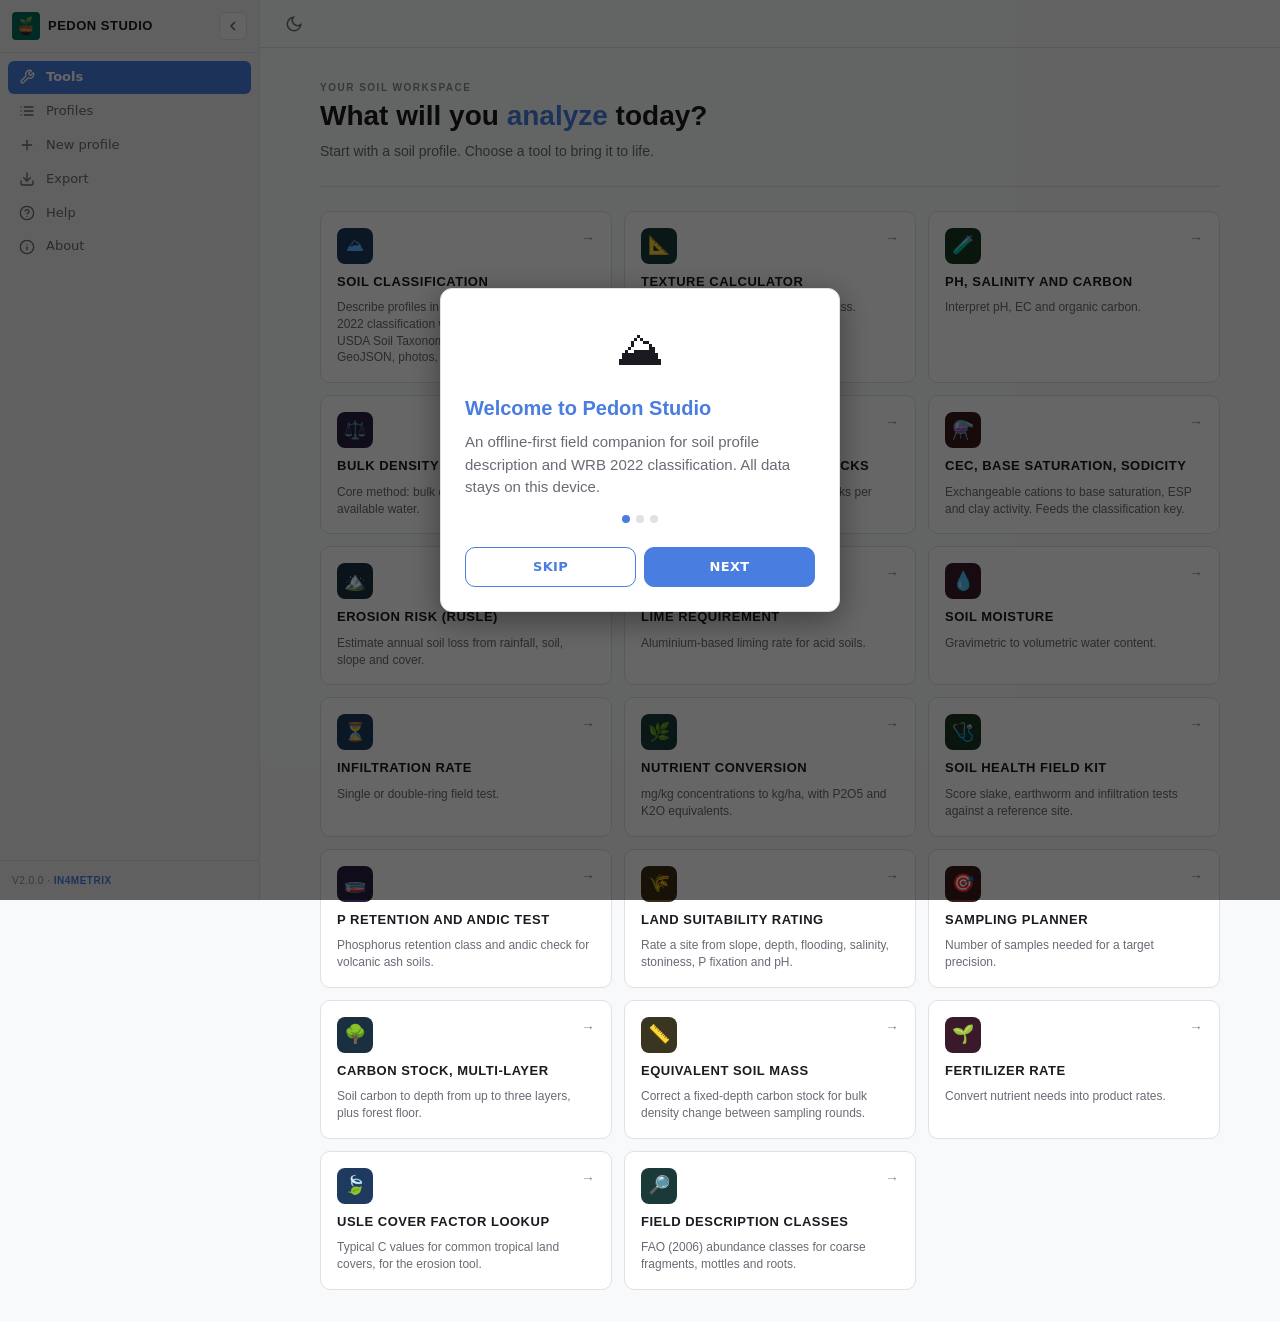
==== app/src/main/assets/index.html @ d24d0431 "Fix onboarding, menu, theme and export bugs; correct build and docs - Render onboarding markup befor" ====
<!doctype html><html lang="en"><head><meta charset="utf-8"><meta name="viewport" content="width=device-width, initial-scale=1, viewport-fit=cover"><meta name="theme-color" content="#1d7fd6"><meta name="color-scheme" content="light dark"><script>/* theme init before paint to avoid FOUC */(function(){var k='pedon_theme',v=localStorage.getItem(k),s=window.matchMedia&&window.matchMedia('(prefers-color-scheme:dark)').matches?'dark':'light';var t=v||s;if(document.documentElement)document.documentElement.setAttribute('data-theme',t)})();</script><title>Pedon Studio</title>
<style>
:root{--bg:#121216;--bg-2:#1a1a20;--card:#1e1e28;--card-h:#252530;--ink:#f0f0f0;--mut:#8a8a95;--mut-2:#6a6a75;--line:#2a2a35;--pri:#5b8def;--pri-h:#7ba3ff;--priT:#fff;--soft:#1e2a3a;--soft-2:#2a3a50;--ok:#4ade80;--ok-soft:#1a3525;--warn:#fbbf24;--warn-soft:#3a2e15;--danger:#f87171;--danger-soft:#3a1a1a;--shadow:0 1px 3px rgba(0,0,0,.3);--shadow-lg:0 4px 12px rgba(0,0,0,.4);--radius:10px;--radius-sm:8px;--trans:all .2s ease}
:root[data-theme="light"]{--bg:#f8f9fa;--bg-2:#f0f1f3;--card:#ffffff;--card-h:#f5f6f8;--ink:#1a1a20;--mut:#6a6a75;--mut-2:#8a8a95;--line:#e0e0e5;--pri:#4a7de0;--pri-h:#5b8def;--priT:#fff;--soft:#e8f0fe;--soft-2:#d6e6f7;--ok:#1f8a4c;--ok-soft:#e6f5ed;--warn:#a85f00;--warn-soft:#f7e8d0;--danger:#c0392b;--danger-soft:#fae4e1;--shadow:0 1px 3px rgba(0,0,0,.06);--shadow-lg:0 4px 12px rgba(0,0,0,.08)}
html{scroll-padding-top:env(safe-area-inset-top,0px)}*{box-sizing:border-box;margin:0;padding:0}
html[data-theme]{transition:background-color .2s ease,color .2s ease}
body{margin:0;background:var(--bg);color:var(--ink);font:15px/1.5 -apple-system,BlinkMacSystemFont,"Segoe UI",Roboto,sans-serif;-webkit-font-smoothing:antialiased;-moz-osx-font-smoothing:grayscale}

/* HEADER */
header{position:sticky;top:0;z-index:50;background:var(--bg);border-bottom:1px solid var(--line);display:flex;align-items:center;gap:8px;padding:0 16px;height:48px;margin-left:260px;transition:margin-left .25s ease}
body.sidebar-collapsed header{margin-left:56px}
header h1{font-size:13px;margin:0;font-weight:600;flex:1;letter-spacing:.5px;text-transform:uppercase;color:var(--ink)}
.brand-header{display:none;align-items:center;gap:8px}
body.sidebar-collapsed .brand-header{display:flex}
.brand-sidebar{display:flex;align-items:center;gap:8px;flex:1;overflow:hidden;white-space:nowrap}
.brand-name{font-size:13px;font-weight:600;letter-spacing:.5px;text-transform:uppercase;color:var(--ink);transition:opacity .2s ease}
.sidebar.collapsed .brand-name{opacity:0;width:0}
header button{background:none;border:0;color:var(--mut);font-size:18px;width:36px;height:36px;display:none;align-items:center;justify-content:center;border-radius:6px;cursor:pointer;transition:var(--trans)}
header button:hover{background:var(--bg-2);color:var(--ink)}
#themeToggle{display:flex!important}
#hamburger{display:none!important}
@media(max-width:767px){header{margin-left:0!important}#hamburger{display:flex!important}.brand-header{display:flex!important}}

/* SIDEBAR - ArtCraft style */
.sidebar{position:fixed;top:0;left:0;bottom:0;width:260px;background:var(--bg-2);border-right:1px solid var(--line);z-index:50;transition:width .25s ease;display:flex;flex-direction:column;overflow:hidden}
.sidebar.collapsed{width:56px}
.sidebar-header{padding:12px;border-bottom:1px solid var(--line);display:flex;align-items:center;gap:10px;min-height:48px;position:relative}
.sidebar-header .logo-wrap{display:flex;align-items:center;justify-content:center;border-radius:6px;flex-shrink:0}
.sidebar-header .logo-wrap img{display:block;border-radius:4px}
.sidebar-header h2{font-size:14px;margin:0;font-weight:600;flex:1;color:var(--ink);letter-spacing:.5px;text-transform:uppercase;white-space:nowrap;overflow:hidden;transition:opacity .2s ease}
.sidebar.collapsed .sidebar-header h2{opacity:0;width:0}
.sidebar-toggle{background:var(--bg);border:1px solid var(--line);color:var(--mut);width:28px;height:28px;display:flex;align-items:center;justify-content:center;border-radius:6px;cursor:pointer;flex-shrink:0;transition:var(--trans)}
.sidebar-toggle:hover{background:var(--card);color:var(--ink)}
.sidebar-items{flex:1;padding:8px;overflow-y:auto;overflow-x:hidden}
/* Section headers */
.sidebar-section{font-size:10px;font-weight:600;color:var(--mut-2);text-transform:uppercase;letter-spacing:1px;padding:12px 8px 6px;white-space:nowrap;overflow:hidden;transition:opacity .2s ease}
.sidebar.collapsed .sidebar-section{opacity:0;height:0;padding:0}
/* Nav items */
.sidebar-btn{display:flex;align-items:center;gap:10px;width:100%;padding:8px 10px;border:0;background:none;color:var(--mut);font:500 13px/1.3 -apple-system,system-ui,sans-serif;border-radius:6px;cursor:pointer;transition:var(--trans);margin-bottom:1px;white-space:nowrap;overflow:hidden}
.sidebar-btn i{font-style:normal;width:18px;text-align:center;flex-shrink:0;display:flex;align-items:center;justify-content:center}
.sidebar-btn i svg{width:16px;height:16px}
.sidebar-btn span{transition:opacity .2s ease}
.sidebar.collapsed .sidebar-btn span{opacity:0;width:0}
.sidebar-btn:hover{background:var(--card);color:var(--ink)}
.sidebar-btn.on{background:var(--pri);color:#fff;font-weight:600}
.sidebar-footer{padding:12px;border-top:1px solid var(--line);font-size:10px;color:var(--mut-2);white-space:nowrap;overflow:hidden;transition:opacity .2s ease;letter-spacing:.5px;text-transform:uppercase}
.sidebar.collapsed .sidebar-footer{opacity:0;height:0;padding:0}

/* MAIN CONTENT */
main{margin-left:260px;transition:margin-left .25s ease;padding:32px;display:flex;flex-direction:column;align-items:center}
body.sidebar-collapsed main{margin-left:56px}
main>*{max-width:900px;width:100%}
@media(max-width:767px){main{margin-left:0!important;padding:16px}}

/* SECTION HEADINGS - ArtCraft style */
.section-label{font-size:10px;font-weight:600;color:var(--mut-2);text-transform:uppercase;letter-spacing:1.5px;margin-bottom:4px}
.section-title{font-size:28px;font-weight:700;color:var(--ink);margin-bottom:8px;line-height:1.2}
.section-title .accent{color:var(--pri)}
.section-subtitle{font-size:14px;color:var(--mut);margin-bottom:24px;line-height:1.5}
.section-divider{height:1px;background:var(--line);margin-bottom:24px}

/* TOOL CARDS - ArtCraft grid */
.tools-grid{display:grid;grid-template-columns:repeat(auto-fill,minmax(260px,1fr));gap:12px}
.tool-card{background:var(--card);border:1px solid var(--line);border-radius:var(--radius);padding:16px;cursor:pointer;transition:var(--trans);display:flex;flex-direction:column;gap:8px;position:relative}
.tool-card:hover{border-color:var(--pri);background:var(--card-h);transform:translateY(-1px);box-shadow:var(--shadow-lg)}
.tool-card-header{display:flex;align-items:flex-start;justify-content:space-between}
.tool-icon-badge{width:36px;height:36px;border-radius:8px;display:flex;align-items:center;justify-content:center;font-size:18px;flex-shrink:0}
.tool-card-arrow{color:var(--mut-2);font-size:14px;transition:transform .2s ease}
.tool-card:hover .tool-card-arrow{transform:translateX(3px);color:var(--pri)}
.tool-card b{font-size:13px;font-weight:700;color:var(--ink);text-transform:uppercase;letter-spacing:.5px}
.tool-card small{font-size:12px;color:var(--mut);line-height:1.4}

/* Icon badge colors */
.badge-blue{background:#1e3a5f;color:#5bb3ff}
.badge-teal{background:#1a3a3a;color:#4dd0c0}
.badge-green{background:#1a3525;color:#4ade80}
.badge-purple{background:#2a1e3f;color:#a78bfa}
.badge-orange{background:#3a2a15;color:#fbbf24}
.badge-red{background:#3a1a1a;color:#f87171}
.badge-cyan{background:#1a3040;color:#38bdf8}
.badge-yellow{background:#3a3520;color:#fde047}
.badge-pink{background:#3a1a2a;color:#f472b6}

/* CARDS */
.card{background:var(--card);border:1px solid var(--line);border-radius:var(--radius);margin-bottom:12px;box-shadow:var(--shadow);transition:var(--trans);padding:16px}
.card:hover{box-shadow:var(--shadow-lg)}
.mut,small{color:var(--mut)}small{display:block;font-size:12px;line-height:1.4}

/* BAR */
.bar{display:flex;justify-content:space-between;align-items:center;margin-bottom:16px;padding-bottom:12px;border-bottom:1px solid var(--line)}

/* FORMS */
summary{padding:14px 16px;font-weight:600;min-height:44px;cursor:pointer;list-style:none;display:flex;align-items:center;gap:8px;transition:background-color .15s ease;transition:background-color .15s ease}summary::-webkit-details-marker{display:none}summary::before{content:"▸";font-size:12px;color:var(--mut);transition:transform .2s ease}details[open]>summary::before{transform:rotate(90deg)}summary:hover{background:var(--bg-2)}details>div,details>.in{padding:0 16px 16px}
.g{display:grid;grid-template-columns:1fr 1fr;gap:12px}.full{grid-column:1/-1}@media(max-width:420px){.g{grid-template-columns:1fr}}
.f{display:flex;flex-direction:column;gap:4px}.f>span{font-size:11px;font-weight:600;color:var(--mut);text-transform:uppercase;letter-spacing:.5px}
input:not([type=checkbox]),select,textarea{width:100%;min-height:40px;padding:10px 12px;border:1px solid var(--line);border-radius:var(--radius-sm);background:var(--bg-2);color:var(--ink);font:14px/1.4 inherit;transition:border-color .15s ease,box-shadow .15s ease}
input:focus,select:focus,textarea:focus{outline:none;border-color:var(--pri);box-shadow:0 0 0 2px rgba(91,141,239,.2)}
button{cursor:pointer;touch-action:manipulation;transition:var(--trans)}
button:disabled{opacity:.5;cursor:not-allowed}
:focus-visible{outline:2px solid var(--pri);outline-offset:2px}
@media(prefers-reduced-motion:reduce){*,*::before,*::after{scroll-behavior:auto!important;transition:none!important}}

/* BUTTONS */
.btn{min-height:40px;padding:0 16px;border-radius:var(--radius-sm);border:1.5px solid var(--pri);background:var(--card);color:var(--pri);font:600 13px/1 -apple-system,system-ui,sans-serif;width:100%;margin-top:8px;letter-spacing:.3px;text-transform:uppercase}
.btn:hover:not(:disabled){background:var(--soft);border-color:var(--pri-h)}
.btn.p{background:var(--pri);color:#fff;border-color:var(--pri)}
.btn.p:hover:not(:disabled){background:var(--pri-h);border-color:var(--pri-h)}
.btn.d{border-color:var(--danger);color:var(--danger)}

/* ROWS & ITEMS */
.row{display:flex;gap:8px;align-items:center}.ck{display:flex;gap:12px;padding:10px 0;border-top:1px solid var(--line);align-items:flex-start}.ck input{width:20px;height:20px;margin-top:2px;accent-color:var(--pri);flex:none}
.hz{border:1px solid var(--line);border-left:3px solid var(--pri);border-radius:var(--radius-sm);padding:14px;margin-top:12px;background:var(--bg-2);transition:var(--trans)}
.hh{display:flex;align-items:center;gap:8px;margin-bottom:8px;font-weight:600;font-size:14px}.sw{width:24px;height:24px;border-radius:4px;border:1px solid var(--line);box-shadow:inset 0 1px 2px rgba(0,0,0,.06)}
.tag{display:inline-block;background:var(--soft);color:var(--pri);border-radius:4px;padding:2px 8px;font-size:10px;font-weight:700;letter-spacing:.5px;text-transform:uppercase}
.big{font-size:20px;font-weight:700;margin:4px 0;line-height:1.3}ul{padding-left:20px;margin:8px 0}li{margin:4px 0;line-height:1.4}.w{color:var(--warn)}
.item{cursor:pointer;transition:var(--trans)}.item:hover{background:var(--bg-2)}.item b{font-size:14px}textarea{min-height:200px;font:13px ui-monospace,"SF Mono",SFMono-Regular,Menlo,Consolas,monospace}

/* DIAG */
.diag{border:1px solid var(--warn);border-left:3px solid var(--warn);background:var(--warn-soft);border-radius:var(--radius);padding:14px;margin:12px 0}.diag b{display:block;margin-bottom:4px;font-size:14px}.diag small{color:var(--ink)}

/* NOTICE */
#appNotice{position:fixed;left:16px;right:16px;bottom:16px;z-index:100;padding:12px 16px;border-radius:var(--radius);background:var(--ink);color:var(--bg);box-shadow:0 4px 18px rgba(0,0,0,.4);opacity:0;transform:translateY(8px);pointer-events:none;transition:opacity .2s ease,transform .2s ease;font-weight:500;font-size:13px}
#appNotice.show{opacity:1;transform:none}

/* TOOLTIP */
.tip{position:relative;display:inline-flex;align-items:center;margin-left:4px;cursor:help;font-size:10px;color:var(--mut);width:14px;height:14px;border-radius:50%;border:1px solid var(--line);background:var(--bg-2);justify-content:center;flex-shrink:0;line-height:1}.tip:hover::after,.tip:focus::after{content:attr(data-tip);position:absolute;left:50%;transform:translateX(-50%);bottom:calc(100% + 6px);background:var(--ink);color:var(--bg);padding:6px 8px;border-radius:4px;font-size:11px;white-space:normal;z-index:10;pointer-events:none;box-shadow:var(--shadow);max-width:240px;text-align:left;line-height:1.4}

/* ONBOARDING */
#onboarding{position:fixed;inset:0;z-index:200;background:rgba(0,0,0,.6);display:flex;align-items:center;justify-content:center;padding:16px}
#onboarding .ob-card{background:var(--card);border-radius:12px;max-width:400px;width:100%;padding:24px;box-shadow:0 8px 32px rgba(0,0,0,.4);border:1px solid var(--line)}
#onboarding h2{margin:0 0 8px;font-size:20px;color:var(--pri)}
#onboarding p{margin:0 0 16px;line-height:1.5;color:var(--mut)}
#onboarding .ob-dots{display:flex;justify-content:center;gap:6px;margin-bottom:16px}
#onboarding .ob-dots span{width:8px;height:8px;border-radius:50%;background:var(--line);transition:background .2s}
#onboarding .ob-dots span.on{background:var(--pri)}
#onboarding .ob-actions{display:flex;gap:8px}
#onboarding .ob-actions button{flex:1}
.ob-icon{font-size:48px;text-align:center;margin-bottom:8px}

/* SIDEBAR OVERLAY (mobile) */
.sidebar-backdrop{position:fixed;inset:0;background:rgba(0,0,0,.4);z-index:40;opacity:0;pointer-events:none;transition:opacity .2s ease}
.sidebar-backdrop.open{opacity:1;pointer-events:auto}
@media(max-width:767px){
  .sidebar{position:fixed;z-index:95;transform:translateX(-100%);box-shadow:4px 0 20px rgba(0,0,0,.3)}
  .sidebar.open{transform:translateX(0)}
  main{margin-left:0!important;padding:16px}
  header{margin-left:0!important}
  #hamburger{display:flex!important}
  .tools-grid{grid-template-columns:1fr}
  .g{grid-template-columns:1fr}
  .card{padding:14px}
  input:not([type=checkbox]),select,textarea{min-height:40px;font-size:16px}
  .btn{min-height:44px;font-size:14px}
  summary{min-height:44px;padding:12px 14px}
  .section-title{font-size:22px}
}
@media(min-width:768px){.card,details,.btn{border-radius:10px}}
@media print{header,#hamburger,.sidebar,.sidebar-backdrop,#appNotice,.btn,#back,.logo-wrap{display:none!important}body{background:#fff;color:#000;padding-bottom:0!important}main{max-width:100%;margin-left:0!important;padding:8px;align-items:stretch}main>*{max-width:100%}}
</style></head><body>
<header><button id="hamburger" aria-label="Open menu">☰</button><button id="back" aria-label="Back">←</button><div class="brand-header"><div class="logo-wrap"><img src="pedon_logo.png" alt="" width="28" height="28"></div><h1 id="ttl">PEDON STUDIO</h1></div><button id="themeToggle" aria-label="Toggle dark mode" title="Toggle theme"><svg width="18" height="18" viewBox="0 0 24 24" fill="none" stroke="currentColor" stroke-width="2"><path d="M21 12.79A9 9 0 1 1 11.21 3 7 7 0 0 0 21 12.79z"/></svg></button></header>
<main id="app"></main>
<div id="sidebarBackdrop" class="sidebar-backdrop"></div>
<aside id="sidebar" class="sidebar">
<div class="sidebar-header">
<div class="brand-sidebar"><div class="logo-wrap"><img src="pedon_logo.png" alt="" width="28" height="28"></div><span class="brand-name">PEDON STUDIO</span></div>
<button class="sidebar-toggle" id="sidebarToggle" aria-label="Toggle sidebar"></button>
</div>
<div class="sidebar-items">
<button class="sidebar-btn" data-v="tools"><i><svg width="20" height="20" viewBox="0 0 24 24" fill="none" stroke="currentColor" stroke-width="2" stroke-linecap="round" stroke-linejoin="round"><path d="M14.7 6.3a1 1 0 0 0 0 1.4l1.6 1.6a1 1 0 0 0 1.4 0l3.77-3.77a6 6 0 0 1-7.94 7.94l-6.91 6.91a2.12 2.12 0 0 1-3-3l6.91-6.91a6 6 0 0 1 7.94-7.94l-3.76 3.76z"/></svg></i><span>Tools</span></button>
<button class="sidebar-btn" data-v="list"><i><svg width="20" height="20" viewBox="0 0 24 24" fill="none" stroke="currentColor" stroke-width="2" stroke-linecap="round" stroke-linejoin="round"><line x1="8" y1="6" x2="21" y2="6"/><line x1="8" y1="12" x2="21" y2="12"/><line x1="8" y1="18" x2="21" y2="18"/><line x1="3" y1="6" x2="3.01" y2="6"/><line x1="3" y1="12" x2="3.01" y2="12"/><line x1="3" y1="18" x2="3.01" y2="18"/></svg></i><span>Profiles</span></button>
<button class="sidebar-btn" data-v="new"><i><svg width="20" height="20" viewBox="0 0 24 24" fill="none" stroke="currentColor" stroke-width="2" stroke-linecap="round" stroke-linejoin="round"><line x1="12" y1="5" x2="12" y2="19"/><line x1="5" y1="12" x2="19" y2="12"/></svg></i><span>New profile</span></button>
<button class="sidebar-btn" data-v="exp"><i><svg width="20" height="20" viewBox="0 0 24 24" fill="none" stroke="currentColor" stroke-width="2" stroke-linecap="round" stroke-linejoin="round"><path d="M21 15v4a2 2 0 0 1-2 2H5a2 2 0 0 1-2-2v-4"/><polyline points="7 10 12 15 17 10"/><line x1="12" y1="15" x2="12" y2="3"/></svg></i><span>Export</span></button>
<button class="sidebar-btn" data-v="help"><i><svg width="20" height="20" viewBox="0 0 24 24" fill="none" stroke="currentColor" stroke-width="2" stroke-linecap="round" stroke-linejoin="round"><circle cx="12" cy="12" r="10"/><path d="M9.09 9a3 3 0 0 1 5.83 1c0 2-3 3-3 3"/><line x1="12" y1="17" x2="12.01" y2="17"/></svg></i><span>Help</span></button>
<button class="sidebar-btn" data-v="about"><i><svg width="20" height="20" viewBox="0 0 24 24" fill="none" stroke="currentColor" stroke-width="2" stroke-linecap="round" stroke-linejoin="round"><circle cx="12" cy="12" r="10"/><line x1="12" y1="16" x2="12" y2="12"/><line x1="12" y1="8" x2="12.01" y2="8"/></svg></i><span>About</span></button>
</div>
<div class="sidebar-footer">v2.0.0 · <a href="https://www.in4metrix.dev" target="_blank" rel="noopener" style="color:var(--pri);text-decoration:none;font-weight:600">in4metrix</a></div>
</aside>
<div id="appNotice" role="status" aria-live="polite"></div>
<div id="onboarding" style="display:none" role="dialog" aria-modal="true" aria-label="Welcome to Pedon Studio">
<div class="ob-card">
<div class="ob-icon" id="obIcon"></div>
<h2 id="obTitle">Welcome to Pedon Studio</h2>
<p id="obText">An offline-first field companion for soil profile description and WRB 2022 classification.</p>
<div class="ob-dots"><span class="on"></span><span></span><span></span></div>
<div class="ob-actions"><button class="btn" id="obSkip">Skip</button><button class="btn p" id="obNext">Next</button></div>
</div>
</div>
<script src="wrb2022.js"></script><script>
/* Theme persistence + toggle: syncs button icon, meta theme-color, localStorage */
(function(){var K='pedon_theme',el=document.getElementById('themeToggle'),mc=document.querySelector('meta[name=theme-color]'),de=document.documentElement;function cur(){var t=de&&de.getAttribute?de.getAttribute('data-theme'):null;return t==='dark'||t==='light'?t:((window.matchMedia&&window.matchMedia('(prefers-color-scheme:dark)').matches)?'dark':'light')}function paint(){var t=cur();if(el){el.innerHTML=t==='dark'?'<svg width="18" height="18" viewBox="0 0 24 24" fill="none" stroke="currentColor" stroke-width="2"><circle cx="12" cy="12" r="5"/><line x1="12" y1="1" x2="12" y2="3"/><line x1="12" y1="21" x2="12" y2="23"/><line x1="4.22" y1="4.22" x2="5.64" y2="5.64"/><line x1="18.36" y1="18.36" x2="19.78" y2="19.78"/><line x1="1" y1="12" x2="3" y2="12"/><line x1="21" y1="12" x2="23" y2="12"/><line x1="4.22" y1="19.78" x2="5.64" y2="18.36"/><line x1="18.36" y1="5.64" x2="19.78" y2="4.22"/></svg>':'<svg width="18" height="18" viewBox="0 0 24 24" fill="none" stroke="currentColor" stroke-width="2"><path d="M21 12.79A9 9 0 1 1 11.21 3 7 7 0 0 0 21 12.79z"/></svg>';if(el.setAttribute)el.setAttribute('aria-label',t==='dark'?'Switch to light mode':'Switch to dark mode')}if(mc)mc.content=t==='dark'?'#0a1e30':'#1d7fd6'}function toggle(){var now=cur(),next=now==='dark'?'light':'dark';if(de&&de.setAttribute)de.setAttribute('data-theme',next);try{localStorage.setItem(K,next)}catch(e){}paint()}if(el&&el.addEventListener)el.addEventListener('click',toggle);paint();if(window.matchMedia)window.matchMedia('(prefers-color-scheme:dark)').addEventListener('change',function(){if(!localStorage.getItem(K)){var s=window.matchMedia('(prefers-color-scheme:dark)').matches?'dark':'light';if(de&&de.setAttribute)de.setAttribute('data-theme',s);paint()}});})();
/* Onboarding - 3-slide first-launch modal */
(function(){
var KEY='pedon_onboarded';
if(localStorage.getItem(KEY))return;
var slides=[
{icon:'⛰',title:'Welcome to Pedon Studio',text:'An offline-first field companion for soil profile description and WRB 2022 classification. All data stays on this device.'},
{icon:'✎',title:'Describe a profile',text:'Tap New, record site details and horizons, tick diagnostic features, attach photos. Save results and export as PDF, CSV, GeoJSON, or JSON backup.'},
{icon:'🧪',title:'WRB 2022 engine',text:'22 diagnostic calculators cover all 32 Reference Soil Groups. The engine evaluates qualifiers and produces final WRB names when evidence is complete. Use the Help tab anytime.'}
];
var idx=0,ob=document.getElementById('onboarding');if(!ob)return;
var iconEl=document.getElementById('obIcon'),titleEl=document.getElementById('obTitle'),textEl=document.getElementById('obText'),dots=ob.querySelectorAll('.ob-dots span'),skipEl=document.getElementById('obSkip'),nextEl=document.getElementById('obNext');
function paint(){var s=slides[idx];iconEl.textContent=s.icon;titleEl.textContent=s.title;textEl.textContent=s.text;for(var i=0;i<dots.length;i++)dots[i].classList.toggle('on',i===idx);nextEl.textContent=idx===slides.length-1?'Get started':'Next';skipEl.style.display=idx===slides.length-1?'none':''}
function finish(){ob.style.display='none';try{localStorage.setItem(KEY,'1')}catch(e){}}
paint();ob.style.display='flex';
skipEl.onclick=function(){ob.style.display='none';try{localStorage.setItem(KEY,'1')}catch(e){}};
nextEl.onclick=function(){if(idx<slides.length-1){idx++;paint()}else finish()};
})();


/* Sidebar toggle */
(function(){var sb=document.getElementById('sidebar'),bd=document.getElementById('sidebarBackdrop'),tg=document.getElementById('sidebarToggle'),main=document.querySelector('main');
function isMobile(){return window.innerWidth<768}
function toggleSidebar(){if(!sb)return;if(isMobile()){sb.classList.toggle('open');if(bd)bd.classList.toggle('open',sb.classList.contains('open'))}else{sb.classList.toggle('collapsed');document.body.classList.toggle('sidebar-collapsed',sb.classList.contains('collapsed'))}if(tg&&sb.classList.contains('collapsed')){tg.innerHTML='<svg width="16" height="16" viewBox="0 0 24 24" fill="none" stroke="currentColor" stroke-width="2.5"><polyline points="9 18 15 12 9 6"/></svg>'}else if(tg){tg.innerHTML='<svg width="16" height="16" viewBox="0 0 24 24" fill="none" stroke="currentColor" stroke-width="2.5"><polyline points="15 18 9 12 15 6"/></svg>'}}
window.toggleSidebar=toggleSidebar;
function openSidebar(){if(!sb)return;if(isMobile()){sb.classList.add('open');if(bd)bd.classList.add('open')}else{sb.classList.remove('collapsed');document.body.classList.remove('sidebar-collapsed')}}
window.openSidebar=openSidebar;
if(tg){tg.innerHTML='<svg width="16" height="16" viewBox="0 0 24 24" fill="none" stroke="currentColor" stroke-width="2.5"><polyline points="15 18 9 12 15 6"/></svg>';if(typeof tg.addEventListener==='function')tg.addEventListener('click',toggleSidebar)}
if(bd&&typeof bd.addEventListener==='function')bd.addEventListener('click',function(){sb.classList.remove('open');bd.classList.remove('open')})
})();


/* Hamburger menu */
(function(){var hb=document.getElementById('hamburger');
if(hb&&typeof hb.addEventListener==='function'){hb.addEventListener('click',function(){if(window.innerWidth<768)window.openSidebar();else window.toggleSidebar()})}
})();

const $=s=>document.querySelector(s),A=$('#app');
const esc=s=>String(s??'').replace(/[&<>"]/g,c=>({'&':'&amp;','<':'&lt;','>':'&gt;','"':'&quot;'}[c]));
const csvCell=value=>{let text=String(value??'');if(/^[\s\uFEFF]*[=+\-@]/.test(text)||/^[\t\r]/.test(text))text="'"+text;return '"'+text.replace(/"/g,'""')+'"'};
let P=[],loadWarning=false;try{const stored=JSON.parse(localStorage.getItem('skt')||'[]');if(Array.isArray(stored))P=stored;else loadWarning=true}catch(e){loadWarning=true}
let storageIssue=false,noticeTimer=null;
function notify(message){const el=$('#appNotice');if(!el)return;el.textContent=message;el.classList.add('show');clearTimeout(noticeTimer);noticeTimer=setTimeout(()=>el.classList.remove('show'),5000)}
const save=()=>{try{localStorage.setItem('skt',JSON.stringify(P));storageIssue=false;return true}catch(e){if(!storageIssue)notify('Could not save changes. Device storage may be full; export a backup and remove large photos.');storageIssue=true;return false}};
let cur=null,view='tools',armed=null;
const L={lf:['Mountain / steep upland','Hill','Plateau','Volcanic slope / ashfall','Floodplain / alluvial plain','Terrace','Swamp / peatland','Coastal / beach ridge','Karst / limestone'],
pm:['Volcanic ash / tephra','Basalt / andesite','Limestone','Alluvium','Colluvium','Sandstone','Shale / mudstone','Granite / metamorphic','Peat / organic','Marine sediment'],
dr:['Very poorly','Poorly','Imperfectly','Moderately well','Well','Excessively'],
lu:['Primary forest','Secondary forest','Plantation / agroforestry','Garden / shifting cultivation','Grassland','Wetland / swamp','Cropland','Other'],
tx:['Sand','Loamy sand','Sandy loam','Loam','Silt loam','Silt','Sandy clay loam','Clay loam','Silty clay loam','Sandy clay','Silty clay','Clay'],
st:['Single grain','Massive','Granular','Subangular blocky','Angular blocky','Prismatic','Platy'],
co:['Loose','Friable','Firm','Very firm'],mo:['None','Few','Common','Many'],ef:['None','Slight','Strong','Violent'],
hue:['10R','2.5YR','5YR','7.5YR','10YR','2.5Y','5Y','GLEY1']};
const num=v=>v===''||v==null||typeof v==='boolean'||(typeof v==='string'&&v.trim()==='')||!Number.isFinite(Number(v))?null:Number(v);
// USDA texture triangle (sand, silt, clay in %)
function tex(s,i,c){if(i+1.5*c<15)return'Sand';if(i+1.5*c>=15&&i+2*c<30)return'Loamy sand';
if((c>=7&&c<20&&s>52&&i+2*c>=30)||(c<7&&i<50&&i+2*c>=30))return'Sandy loam';
if(c>=7&&c<27&&i>=28&&i<50&&s<=52)return'Loam';if((i>=50&&c>=12&&c<27)||(i>=50&&i<80&&c<12))return'Silt loam';
if(i>=80&&c<12)return'Silt';if(c>=20&&c<35&&i<28&&s>45)return'Sandy clay loam';
if(c>=27&&c<40&&s>20&&s<=45)return'Clay loam';if(c>=27&&c<40&&s<=20)return'Silty clay loam';
if(c>=35&&s>45)return'Sandy clay';if(c>=40&&i>=40)return'Silty clay';if(c>=40&&s<=45&&i<40)return'Clay';return'Loam'}
const hz=(d='',t='',b='')=>({d,t,b,hue:'',v:'',c:'',tx:'',st:'',co:'',mo:'',ef:'',ph:'',sa:'',si:'',cl:'',cf:'',feRes:'',lab:{}});const addHorizon=p=>{const last=p.h[p.h.length-1],top=last?num(last.b):null,h=hz('',top===null?'':top,'');p.h.push(h);return h};
const localDate=()=>{const d=new Date(),z=n=>String(n).padStart(2,'0');return d.getFullYear()+'-'+z(d.getMonth()+1)+'-'+z(d.getDate())};
function nextProfileId(){const ids=(Array.isArray(P)?P:[]).map(p=>String(p&&p.id||''));const max=ids.reduce((m,id)=>{const q=/^SK-(\d+)$/.exec(id);return q?Math.max(m,+q[1]):m},0);let n=1;try{n=Number.parseInt(localStorage.getItem('skt_next_id')||'1',10)}catch(e){}if(!Number.isFinite(n)||n<1)n=1;n=Math.max(n,max+1);while(ids.includes('SK-'+String(n).padStart(3,'0')))n++;const id='SK-'+String(n).padStart(3,'0');try{localStorage.setItem('skt_next_id',String(n+1))}catch(e){}return id}
const newP=()=>({uid:Date.now().toString(36)+Math.random().toString(36).slice(2,6),upd:Date.now(),evidenceVersion:2,photos:[],id:nextProfileId(),date:localDate(),obs:'',lat:'',lon:'',acc:'',elev:'',lf:'',slope:'',pm:'',dr:'',lu:'',note:'',act:'',bs:'',h:[hz()],m:{}});
const HA={'10R':15,'2.5YR':22,'5YR':30,'7.5YR':38,'10YR':46,'2.5Y':54,'5Y':62,GLEY1:150};
const col=h=>h.hue&&h.v!==''&&h.c!==''?`hsl(${HA[h.hue]||46},${Math.min(80,8+h.c*9)}%,${Math.round(h.v*10+4)}%)`:'#e5e7eb';

// WRB 2022 classification: 32-RSG key order with qualifier evaluation
function classify(p){
 const H=p.h.map(x=>({...x,t:num(x.t),b:num(x.b)})),m=p.m||{},why=[],warn=[],present=k=>m[k]==='present'||m[k]===true;
 const org=H.filter(x=>/^[OH]/i.test(x.d)&&x.t!==null&&x.b!==null).reduce((a,x)=>a+Math.max(0,x.b-x.t),0);
 const rk=H.find(x=>/^R/i.test(x.d)&&x.t!==null),rock=rk?rk.t:null;
 const min=H.filter(x=>!/^[OHR]/i.test(x.d)),bottoms=H.map(x=>x.b).filter(x=>x!==null),depth=bottoms.length?Math.max(...bottoms):null;
 const gl=present('gley')||H.some(x=>x.t!==null&&x.t<50&&(x.hue==='GLEY1'||/g/.test(x.d)));
 const ca=min.slice(1).some(x=>x.ef==='Strong'||x.ef==='Violent');
 const sandy=min.length>0&&depth!==null&&depth>=100&&min.every(x=>x.tx==='Sand'||x.tx==='Loamy sand');
 const phs=min.slice(1).map(x=>num(x.ph)).filter(v=>v!=null);
 const low=p.bs==='Low'?true:p.bs==='High'?false:(p.bs==='Auto'&&phs.length>0?phs.reduce((a,b)=>a+b)/phs.length<5.5:null);
 let r,u,y;
 if(org>=40){r='Histosol';u='Histosols';y=`Organic horizons total ${org} cm (≥40 cm)`}
 else if(rock!=null&&rock<=25){r='Leptosol';u='Entisols / Inceptisols (lithic)';y=`Continuous rock at ${rock} cm (≤25 cm)`}
 else if(present('vertic')){r='Vertisol';u='Vertisols';y='Cracks / slickensides with high clay'}
 else if(present('salic')){r='Solonchak';u='Aridisols (Salids)';y='Salt accumulation (high EC)'}
 else if(gl){r='Gleysol';u='Aquic suborders (Aquepts, Aquents, Aquults)';y='Reducing (gleyic) conditions within 50 cm'}
 else if(present('andic')){r='Andosol';u='Andisols';y='Andic properties: volcanic ash, smeary, NaF pH > 9.5'}
 else if(present('podzol')){r='Podzol';u='Spodosols';y='Albic E horizon over spodic accumulation'}
 else if(present('plinth')){r='Plinthosol';u='Oxisols / Ultisols (plinthic)';y='Plinthite or ironstone present'}
 else if(present('ferr')){r='Ferralsol';u='Oxisols';y='Deep, uniform, very low-activity clayey subsoil'}
 else if(ca){r='Calcisol';u='Aridisols / Mollisols / Alfisols (calcic)';y='Secondary carbonates in subsoil'}
 else if(present('argic')){const la=p.act==='Low'?true:p.act==='High'?false:null;if(la===null||low===null){r='Argic candidate (RSG unresolved)';u='Unresolved';y='Argic feature selected, but clay activity and base status are unknown; assess required laboratory evidence.'}else{r=la?(low?'Acrisol':'Lixisol'):(low?'Alisol':'Luvisol');u=/Acr|Ali/.test(r)?'Ultisols':'Alfisols';y=`Clay accumulation (argic) with ${la?'low':'high'}-activity clays and ${low?'low':'high'} base status`}}
 else if(present('cambic')){r='Cambisol';u='Inceptisols';y='Weakly developed B (cambic): structure/colour change, no clay accumulation'}
 else if(sandy){r='Arenosol';u='Entisols (Psamments)';y='Sand / loamy sand to ≥100 cm'}
 else if(present('fluvic')){r='Fluvisol';u='Entisols (Fluvents)';y='Stratified fluvial material'}
 else{r='Regosol';u='Entisols (Orthents)';y='No diagnostic horizon: weak profile development'}
 why.push(y);
 const q=/Histosol|Leptosol|Cambisol|Fluvisol|Arenosol|Regosol|Gleysol/.test(r)?(low===true?'Dystric':low===false?'Eutric':''):'';
 const name=(gl&&r!=='Gleysol'?'Gleyic ':'')+(q?q+' ':'')+r;
 if(gl&&r!=='Gleysol')why.push('Gleyic conditions noted as a qualifier');
 if(depth===null)warn.push('Horizon bottom depths are unrecorded; profile depth is unknown.');else if(depth<100&&rock==null)warn.push('Profile described to '+depth+' cm. Keys assume ≥100 cm or rock; dig deeper or auger.');
 if(present('argic')&&p.bs==='Auto'&&!phs.length)warn.push('Enter subsoil pH or set base status to refine the candidate Acrisol/Lixisol/Alisol/Luvisol split.');
 const cl=min.map(x=>num(x.cl));for(let i=1;i<cl.length;i++)if(cl[i]!=null&&cl[i-1]!=null&&cl[i]-cl[i-1]>=8&&m.argic!=='present'&&m.argic!=='absent'){ warn.push(`Clay rises ${cl[i]-cl[i-1]}% between horizons ${i} and ${i+1}: check for an argic horizon.`);break}
 if(!min.length)warn.push('Add at least one mineral horizon.');
 return{name,r,u,why,warn}}

const I=(l,g,k,v,t='text',x='')=>`<label class="f"><span>${l}</span><input data-g="${g}" data-k="${k}" type="${t}" value="${esc(v)}" ${x}></label>`;
const N=(l,g,k,v,x='')=>I(l,g,k,v,'number',`${x}${/\bstep=/.test(x)?'':' step="any"'} inputmode="decimal"`);
const S=(l,g,k,a,v)=>`<label class="f"><span>${l}</span><select data-g="${g}" data-k="${k}"><option value=""${v===''||v==null?' selected':''}>Not recorded / unknown</option>${a.map(o=>`<option value="${esc(o)}"${o==v?' selected':''}>${esc(o)}</option>`).join('')}</select></label>`;
const C=(k,v,t,h)=>`<label class="f full"><span><b>${t}</b><small>${h}</small></span><select data-g="m" data-k="${k}"><option value=""${v===''||v==null?' selected':''}>Not assessed / unknown</option><option value="present"${v==='present'||v===true?' selected':''}>Observed present</option><option value="absent"${v==='absent'?' selected':''}>Assessed absent</option></select></label>`;
const hzH=(x,i)=>`<div class="hz"><div class="hh"><span class="sw" id="sw${i}" style="background:${col(x)}"></span>Horizon ${i+1}<span style="flex:1"></span><button class="btn d" style="width:auto;margin:0;min-height:36px;padding:0 12px" data-rh="${i}">Remove</button></div><div class="g">
${I('Designation (O, A, E, Bw, Bt, Bg, C, R)',i,'d',x.d)}${S('Moist colour hue',i,'hue',L.hue,x.hue)}
${N('Top (cm)',i,'t',x.t)}${N('Bottom (cm)',i,'b',x.b)}${N('Munsell value (2–8)',i,'v',x.v,'min=1 max=9')}${N('Munsell chroma (1–8)',i,'c',x.c,'min=0 max=12')}
${N('Sand % (fine earth)',i,'sa',x.sa,'min=0 max=100')}${N('Silt % (fine earth)',i,'si',x.si,'min=0 max=100')}${N('Clay % (fine earth)',i,'cl',x.cl,'min=0 max=100')}${N('Coarse fragments (% whole-soil volume)',i,'cf',x.cf,'min=0 max=100')}${N('Fine earth + dead plant residues (% whole-soil volume)',i,'feRes',x.feRes,'min=0 max=100')}${S('Texture (USDA auto if % entered)',i,'tx',L.tx,x.tx)}
${S('Structure',i,'st',L.st,x.st)}${S('Consistence (moist)',i,'co',L.co,x.co)}${S('Mottles',i,'mo',L.mo,x.mo)}${S('Effervescence (HCl)',i,'ef',L.ef,x.ef)}${N('pH (field or lab)',i,'ph',x.ph,'min=0 max=14 step=0.1')}</div><details><summary>Laboratory results · horizon ${i+1}</summary><div class='in g'><small class='full'>Leave unmeasured values blank. Use the method shown in each label; do not treat blank results as zero or as an absent diagnostic feature. Solonchak salic checks require horizon ECe at 25 °C, saturation-extract pH when applicable, sample date, and salinity method/report reference.</small>${N('Soil organic carbon (%)',i,'lab.soc',x.lab?.soc,'min=0 max=100')}${N('CEC (NH4OAc, pH 7; cmolc/kg)',i,'lab.cec7',x.lab?.cec7,'min=0')}${N('Base saturation (NH4OAc, %)',i,'lab.bs',x.lab?.bs,'min=0 max=100')}${N('ECEC (cmolc/kg)',i,'lab.ecec',x.lab?.ecec,'min=0')}${N('Exchangeable Al (cmolc/kg)',i,'lab.exal',x.lab?.exal,'min=0')}${N('ESP (%)',i,'lab.esp',x.lab?.esp,'min=0 max=100')}${N('ECe (saturation extract at 25 °C; dS/m)',i,'lab.ec',x.lab?.ec,'min=0')}${N('pHwater of saturation extract',i,'lab.phSat',x.lab?.phSat,'min=0 max=14')}${I('Laboratory sample date',i,'lab.sampleDate',x.lab?.sampleDate,'date')}${N('CaCO3 equivalent (%)',i,'lab.caco3',x.lab?.caco3,'min=0 max=100')}${N('Gypsum (%)',i,'lab.gypsum',x.lab?.gypsum,'min=0 max=100')}${N('Bulk density (g/cm³)',i,'lab.bd',x.lab?.bd,'min=0 max=3')}${N('Oxalate Fe (%)',i,'lab.feo',x.lab?.feo,'min=0')}${N('Oxalate Al (%)',i,'lab.alo',x.lab?.alo,'min=0')}${N('Oxalate Si (%)',i,'lab.sio',x.lab?.sio,'min=0')}${N('Dithionite Fe (%)',i,'lab.fed',x.lab?.fed,'min=0')}${N('Dithionite Al (%)',i,'lab.ald',x.lab?.ald,'min=0')}${N('Phosphate retention (%)',i,'lab.pret',x.lab?.pret,'min=0 max=100')}${N('Sulfide sulfur (%)',i,'lab.sulfS',x.lab?.sulfS,'min=0 max=100')}${I('Mineralogy / method note',i,'lab.mineralogy',x.lab?.mineralogy)}${I('Lab method / report reference',i,'lab.method',x.lab?.method)}${I('Salinity method / report reference (saturation-extract ECe at 25 °C)',i,'lab.salinityMethod',x.lab?.salinityMethod)}</div></details><button class='btn' data-ft='${i}' type='button'>Texture by feel</button><div id='ft${i}'></div></div>`;

function res(){const el=$('#res');if(!el)return;const p=P[cur],r=classify(p),w=WRB2022.determine(p);p.rsg=r.name;p.us=r.u;const facts=p.wrbEvidence&&p.wrbEvidence.keyFacts||{},ar=w.calculators&&w.calculators.arenosol,lp=w.calculators&&w.calculators.leptosol,sc=w.calculators&&w.calculators.solonchak,ag=w.calculators&&w.calculators.argic,cb=w.calculators&&w.calculators.cambic,vr=w.calculators&&w.calculators.vertic,nt=w.calculators&&w.calculators.nitic,fr=w.calculators&&w.calculators.ferralic,an=w.calculators&&w.calculators.andic,hs=w.calculators&&w.calculators.histic,cg=w.calculators&&w.calculators.calcicGypsic,mu=w.calculators&&w.calculators.mollicUmbricChernic,gl=w.calculators&&w.calculators.gleyic,na=w.calculators&&w.calculators.natric,sp=w.calculators&&w.calculators.spodic,st=w.calculators&&w.calculators.stagnic,fl=w.calculators&&w.calculators.fluvic,du=w.calculators&&w.calculators.duric,pt=w.calculators&&w.calculators.plinthic,at=w.calculators&&w.calculators.anthropogenic,showAr=!!ar&&((w.firstUnresolved&&w.firstUnresolved.name==='Arenosols')||(w.firstLevel&&w.firstLevel.code==='AR')),showLp=!!lp&&((w.firstUnresolved&&w.firstUnresolved.name==='Leptosols')||(w.firstLevel&&w.firstLevel.code==='LP')),showSc=!!sc&&((w.firstUnresolved&&w.firstUnresolved.name==='Solonchaks')||(w.firstLevel&&w.firstLevel.code==='SC')),showAg=!!ag&&((w.firstUnresolved&&['Retisols','Acrisols','Lixisols','Alisols','Luvisols'].includes(w.firstUnresolved.name))||(w.firstLevel&&['RT','AC','LX','AL','LV'].includes(w.firstLevel.code))),showCb=!!cb&&((w.firstUnresolved&&w.firstUnresolved.name==='Cambisols')||(w.firstLevel&&w.firstLevel.code==='CM')),showVr=!!vr&&((w.firstUnresolved&&['Vertisols','Nitisols','Cambisols'].includes(w.firstUnresolved.name))||(w.firstLevel&&['VR','NT','CM'].includes(w.firstLevel.code))),showNt=!!nt&&((w.firstUnresolved&&w.firstUnresolved.name==='Nitisols')||(w.firstLevel&&w.firstLevel.code==='NT')),showFr=!!fr&&((w.firstUnresolved&&w.firstUnresolved.name==='Ferralsols')||(w.firstLevel&&w.firstLevel.code==='FR')),showAn=!!an&&((w.firstUnresolved&&w.firstUnresolved.name==='Andosols')||(w.firstLevel&&w.firstLevel.code==='AN')),showHs=!!hs&&((w.firstUnresolved&&w.firstUnresolved.name==='Histosols')||(w.firstLevel&&w.firstLevel.code==='HS')),showCg=!!cg&&((w.firstUnresolved&&['Calcisols','Gypsisols'].includes(w.firstUnresolved.name))||(w.firstLevel&&['CL','GY'].includes(w.firstLevel.code))),showMu=!!mu&&((w.firstUnresolved&&['Chernozems','Kastanozems','Phaeozems','Umbrisols'].includes(w.firstUnresolved.name))||(w.firstLevel&&['CH','KS','PH','UM'].includes(w.firstLevel.code))),showGl=!!gl&&((w.firstUnresolved&&w.firstUnresolved.name==='Gleysols')||(w.firstLevel&&w.firstLevel.code==='GL')),showNa=!!na&&((w.firstUnresolved&&w.firstUnresolved.name==='Solonetzes')||(w.firstLevel&&w.firstLevel.code==='SN')),showSp=!!sp&&((w.firstUnresolved&&w.firstUnresolved.name==='Podzols')||(w.firstLevel&&w.firstLevel.code==='PZ')),showSt=!!st&&((w.firstUnresolved&&['Stagnosols','Planosols'].includes(w.firstUnresolved.name))||(w.firstLevel&&['ST','PL'].includes(w.firstLevel.code))),showFl=!!fl&&((w.firstUnresolved&&w.firstUnresolved.name==='Fluvisols')||(w.firstLevel&&w.firstLevel.code==='FL')),showDu=!!du&&((w.firstUnresolved&&w.firstUnresolved.name==='Durisols')||(w.firstLevel&&w.firstLevel.code==='DU')),showPt=!!pt&&((w.firstUnresolved&&w.firstUnresolved.name==='Plinthosols')||(w.firstLevel&&w.firstLevel.code==='PT')),showAt=!!at&&((w.firstUnresolved&&w.firstUnresolved.name==='Anthrosols')||(w.firstLevel&&w.firstLevel.code==='AT'));const arSummary=showAr?`<div class="card"><b>Partial measured Arenosol key calculator</b><small>${ar.metrics.complete?`Measured interval ${(ar.metrics.targetDepthCm-ar.metrics.mineralSurfaceCm).toFixed(1)} cm from mineral-soil surface. Weighted WRB texture: ${esc(ar.metrics.weightedTextureClass||'unknown')}; finer-texture layers: ${ar.metrics.finerTextureThicknessCm===null?'unknown':ar.metrics.finerTextureThicknessCm.toFixed(1)+' cm'}; layers with ≥40% whole-soil coarse fragments: ${ar.metrics.coarseFragmentLayerThicknessCm===null?'unknown':ar.metrics.coarseFragmentLayerThicknessCm.toFixed(1)+' cm'}.`:`Not calculable: ${esc(ar.metrics.reason||'required horizon data are missing')}. Record complete depths, fine-earth sand/silt/clay and whole-soil coarse-fragment volume.`}</small><ul>${Object.entries(ar.facts).map(([id,f])=>`<li><b>${esc(WRB2022.FACTS[id]?.label||id)} · ${f.status==='pass'?'met':f.status==='fail'?'not met':'unknown'}</b><small>${esc(f.evidenceNote)}</small></li>`).join('')}</ul><small>Calculated diagnostic evidence. Complete WRB 2022 determination including all qualifiers and final name is automated.</small></div>`:'',lpSummary=showLp?`<div class="card"><b>Partial measured Leptosol key calculator</b><small>R-horizon top: ${lp.metrics.rockTopCm===null?'not recorded':lp.metrics.rockTopCm.toFixed(1)+' cm'}; fine-earth/dead-residue assessment interval: ${lp.metrics.fineTargetDepthCm===null?'unknown':lp.metrics.fineTargetDepthCm.toFixed(1)+' cm'}; weighted average: ${lp.metrics.fineEarthPlusResiduesAveragePct===null?'unknown':lp.metrics.fineEarthPlusResiduesAveragePct.toFixed(1)+'% by whole-soil volume'}. Enter the volume percentage of fine earth plus dead plant residues in every horizon; a separate exclusion-horizon assessment is still required.</small><ul>${Object.entries(lp.facts).map(([id,f])=>`<li><b>${esc(WRB2022.FACTS[id]?.label||id)} · ${f.status==='pass'?'met':f.status==='fail'?'not met':'unknown'}</b><small>${esc(f.evidenceNote)}</small></li>`).join('')}</ul><small>Calculated diagnostic evidence. Complete WRB 2022 determination including all qualifiers and final name is automated.</small></div>`:'';const scSummary=showSc?`<div class="card"><b>Partial measured Solonchak salic-horizon calculator</b><small>Assessment depth: ${sc.metrics.targetDepthCm===null?'unknown':sc.metrics.targetDepthCm.toFixed(1)+' cm'}; profile coverage to that depth: ${sc.metrics.completeToTarget?'complete':'incomplete'}; qualifying salic top: ${sc.metrics.salicHorizonTopCm===null?'not established':sc.metrics.salicHorizonTopCm.toFixed(1)+' cm'}; contiguous qualifying thickness: ${sc.metrics.qualifyingThicknessCm===null?'not established':sc.metrics.qualifyingThicknessCm.toFixed(1)+' cm'}. Enter saturation-extract ECe at 25 °C by horizon; record pHwater when testing the ECe ≥8 branch, plus each lab sample date and method/report reference. For a negative, document seasonal representativeness; one low sampling round remains unknown.</small><ul>${Object.entries(sc.facts).map(([id,f])=>`<li><b>${esc(WRB2022.FACTS[id]?.label||id)} · ${f.status==='pass'?'met':f.status==='fail'?'not met':'unknown'}</b><small>${esc(f.evidenceNote)}</small></li>`).join('')}</ul><small>All key conditions, qualifier rules, and name construction are automated by the WRB 2022 engine.</small></div>`:'';const agSummary=showAg?`<div class="card"><b>Partial measured argic-horizon calculator</b><small>Best candidate: ${ag.metrics.bestArgicHorizon||'none'}; clay increase: ${ag.metrics.bestClayIncrease===null?'unknown':ag.metrics.bestClayIncrease.toFixed(1)+'%'}; multiplication factor: ${ag.metrics.bestMultiplicationFactor===null?'unknown':ag.metrics.bestMultiplicationFactor.toFixed(2)+'×'}; thickness: ${ag.metrics.bestThickness===null?'unknown':ag.metrics.bestThickness.toFixed(1)+' cm'}; illuviation evidence: ${ag.metrics.hasIlluviationEvidence?'yes (proxy)':'not documented'}. Enter clay content by horizon; the calculator checks for ≥3% absolute increase or ≥1.2× multiplication from eluvial to illuvial horizon, plus ≥15 cm thickness and ≥8% minimum clay. Illuviation evidence requires explicit clay cutan documentation; structure/consistency are proxies.</small><ul>${Object.entries(ag.facts).map(([id,f])=>`<li><b>${esc(WRB2022.FACTS[id]?.label||id)} · ${f.status==='pass'?'met':f.status==='fail'?'not met':'unknown'}</b><small>${esc(f.evidenceNote)}</small></li>`).join('')}</ul><small>All RSG-specific criteria, qualifier rules, and name construction are automated by the WRB 2022 engine.</small></div>`:'';const cbSummary=showCb?`<div class="card"><b>Partial measured cambic-horizon calculator</b><small>Best candidate: ${cb.metrics.bestCambicHorizon||'none'}; texture finer than sandy loam: ${cb.facts.cb_texture?.status==='pass'?'yes':cb.facts.cb_texture?.status==='fail'?'no':'unknown'}; structure development: ${cb.metrics.hasStructure?'yes':'not documented'}; clay illuviation evidence: ${cb.metrics.hasClayIlluviation?'yes (argic pattern detected)':'not detected'}; thickness: ${cb.facts.cb_thickness?.status==='pass'?'qualifying':'unknown or insufficient'}. Enter sand/silt/clay by horizon and structure type; the calculator checks for texture finer than sandy loam, structure development (not massive or single grain), no clay increase ≥3% or ≥1.2× from overlying horizon, and minimum thickness.</small><ul>${Object.entries(cb.facts).map(([id,f])=>`<li><b>${esc(WRB2022.FACTS[id]?.label||id)} · ${f.status==='pass'?'met':f.status==='fail'?'not met':'unknown'}</b><small>${esc(f.evidenceNote)}</small></li>`).join('')}</ul><small>This calculator evaluates diagnostic criteria for Cambisol. All qualifier rules and name construction are automated by the WRB 2022 engine.</small></div>`:'';const vrSummary=showVr?`<div class="card"><b>Partial measured vertic-horizon calculator</b><small>Best candidate: ${vr.metrics.bestVerticHorizon||'none'}; vertic horizon top: ${vr.metrics.verticHorizonTopCm===null?'not established':vr.metrics.verticHorizonTopCm.toFixed(1)+' cm'}; thickness: ${vr.metrics.verticHorizonThicknessCm===null?'unknown':vr.metrics.verticHorizonThicknessCm.toFixed(1)+' cm'}; ≥30% clay throughout above: ${vr.metrics.allClayAbove30?'yes':'no or unknown'}; slickensides: ${vr.metrics.hasSlickensides?'yes':'no'}; wedge-shaped peds: ${vr.metrics.hasWedgePeds?'yes':'no'}; cracks: ${vr.metrics.hasCracks?'yes':'no'}. Enter clay content by horizon and record structure observations including slickensides, wedge-shaped aggregates, and shrink-swell cracks.</small><ul>${Object.entries(vr.facts).map(([id,f])=>`<li><b>${esc(WRB2022.FACTS[id]?.label||id)} · ${f.status==='pass'?'met':f.status==='fail'?'not met':'unknown'}</b><small>${esc(f.evidenceNote)}</small></li>`).join('')}</ul><small>This calculator evaluates key diagnostic criteria for Vertisols. Complete qualifier evaluation and name construction are automated by the WRB 2022 engine.</small></div>`:'';const ntSummary=showNt?`<div class="card"><b>Partial measured nitic-horizon calculator</b><small>Best candidate: ${nt.metrics.bestNiticHorizon||'none'}; nitic horizon top: ${nt.metrics.niticHorizonTopCm===null?'not established':nt.metrics.niticHorizonTopCm.toFixed(1)+' cm'}; thickness: ${nt.metrics.niticHorizonThicknessCm===null?'unknown':nt.metrics.niticHorizonThicknessCm.toFixed(1)+' cm'}; clay: ${nt.metrics.niticClayPct===null?'unknown':nt.metrics.niticClayPct+'%'}; shiny ped faces: ${nt.metrics.hasShinyPeds?'yes':'no'}; polyhedral structure: ${nt.metrics.hasPolyhedralStructure?'yes':'no'}; gradual transitions: ${nt.metrics.hasGradualTransitions?'yes':'no or unknown'}; clay above weighted avg: ${nt.metrics.clayAboveWeightedAvgPct===null?'unknown':nt.metrics.clayAboveWeightedAvgPct.toFixed(1)+'%'}. Enter clay content, structure observations (polyhedral/nutty, shiny ped faces), and iron extraction data (oxalate/DCB) if available.</small><ul>${Object.entries(nt.facts).map(([id,f])=>`<li><b>${esc(WRB2022.FACTS[id]?.label||id)} · ${f.status==='pass'?'met':f.status==='fail'?'not met':'unknown'}</b><small>${esc(f.evidenceNote)}</small></li>`).join('')}</ul><small>This calculator evaluates key diagnostic criteria for Nitisols. Complete qualifier evaluation and name construction are automated by the WRB 2022 engine.</small></div>`:'';const frSummary=showFr?`<div class="card"><b>Partial measured ferralic-horizon calculator</b><small>Best candidate: ${fr.metrics.bestFerralicHorizon||'none'}; ferralic horizon top: ${fr.metrics.ferralicHorizonTopCm===null?'not established':fr.metrics.ferralicHorizonTopCm.toFixed(1)+' cm'}; thickness: ${fr.metrics.ferralicHorizonThicknessCm===null?'unknown':fr.metrics.ferralicHorizonThicknessCm.toFixed(1)+' cm'}; clay: ${fr.metrics.ferralicClayPct===null?'unknown':fr.metrics.ferralicClayPct+'%'}; low CEC (≤16): ${fr.metrics.hasLowCEC?'yes':'no or unknown'}; argic horizon: ${fr.metrics.hasArgicHorizon?'present':'absent'}. Enter clay content, CEC of clay fraction (cmol(+)/kg clay), and structure type. If argic horizon present, record water-dispersible clay (%) or geric properties.</small><ul>${Object.entries(fr.facts).map(([id,f])=>`<li><b>${esc(WRB2022.FACTS[id]?.label||id)} · ${f.status==='pass'?'met':f.status==='fail'?'not met':'unknown'}</b><small>${esc(f.evidenceNote)}</small></li>`).join('')}</ul><small>This calculator evaluates key diagnostic criteria for Ferralsols. Complete qualifier evaluation and name construction are automated by the WRB 2022 engine.</small></div>`:'';
const anSummary=showAn?`<div class="card"><b>Partial measured andic/vitric properties calculator</b><small>Andic/vitric layers thickness: ${an.metrics.andicLayerThicknessCm===null?'not established':an.metrics.andicLayerThicknessCm.toFixed(1)+' cm'}; top: ${an.metrics.andicLayerTopCm===null?'unknown':an.metrics.andicLayerTopCm.toFixed(1)+' cm'}; andic properties: ${an.metrics.hasAndicProperties?'yes':'no'}; vitric properties: ${an.metrics.hasVitricProperties?'yes':'no'}; excluding horizon: ${an.metrics.hasExcludingHorizon?'present':'absent'}; limiting layer: ${an.metrics.limitingLayerDepthCm===null?'not found':an.metrics.limitingLayerDepthCm.toFixed(1)+' cm'}. Enter andic/vitric property indicators, bulk density, Al+1/2Fe (oxalate extract), and volcanic glass content if available.</small><ul>${Object.entries(an.facts).map(([id,f])=>`<li><b>${esc(WRB2022.FACTS[id]?.label||id)} · ${f.status==='pass'?'met':f.status==='fail'?'not met':'unknown'}</b><small>${esc(f.evidenceNote)}</small></li>`).join('')}</ul><small>This calculator evaluates key diagnostic criteria for Andosols. Complete qualifier evaluation and name construction are automated by the WRB 2022 engine.</small></div>`:'';
const hsSummary=showHs?`<div class="card"><b>Partial measured histic horizon calculator</b><small>Organic layer thickness: ${hs.metrics.organicLayerThicknessCm===null?'not established':hs.metrics.organicLayerThicknessCm.toFixed(1)+' cm'}; top: ${hs.metrics.organicLayerTopCm===null?'unknown':hs.metrics.organicLayerTopCm.toFixed(1)+' cm'}; moss fibres: ${hs.metrics.mossFibrePercentage===null?'not recorded':hs.metrics.mossFibrePercentage+'%'}; limiting layer below: ${hs.metrics.hasLimitingLayerBelow?hs.metrics.limitingLayerType||'yes':'no'}; organic-filled coarse fragments: ${hs.metrics.hasOrganicFilledCoarseFragments?'yes':'no'}. Record organic carbon content (%), moss fibre percentage, and limiting layer type below organic material.</small><ul>${Object.entries(hs.facts).map(([id,f])=>`<li><b>${esc(WRB2022.FACTS[id]?.label||id)} · ${f.status==='pass'?'met':f.status==='fail'?'not met':'unknown'}</b><small>${esc(f.evidenceNote)}</small></li>`).join('')}</ul><small>This calculator evaluates key diagnostic criteria for Histosols. Complete qualifier evaluation and name construction are automated by the WRB 2022 engine.</small></div>`:'';
const cgSummary=showCg?`<div class="card"><b>Partial measured calcic/gypsic horizon calculator</b><small>Calcic horizon: ${cg.metrics.hasCalcicHorizon?'present at '+cg.metrics.calcicHorizonTopCm.toFixed(1)+' cm, '+cg.metrics.calcicHorizonThicknessCm.toFixed(1)+' cm thick':'not found'}; gypsic horizon: ${cg.metrics.hasGypsicHorizon?'present at '+cg.metrics.gypsicHorizonTopCm.toFixed(1)+' cm, '+cg.metrics.gypsicHorizonThicknessCm.toFixed(1)+' cm thick':'not found'}; argic horizon: ${cg.metrics.hasArgicHorizon?cg.metrics.argicHorizonDesignation:'absent'}. Enter CaCO3 content (%) and gypsum content (%) by horizon.</small><ul>${Object.entries(cg.facts).map(([id,f])=>`<li><b>${esc(WRB2022.FACTS[id]?.label||id)} · ${f.status==='pass'?'met':f.status==='fail'?'not met':'unknown'}</b><small>${esc(f.evidenceNote)}</small></li>`).join('')}</ul><small>This calculator evaluates diagnostic criteria for Calcisols/Gypsisols. All qualifier rules and name construction are automated by the WRB 2022 engine.</small></div>`:'';
const muSummary=showMu?`<div class="card"><b>Partial measured mollic/umbric/chernic horizon calculator</b><small>Mollic: ${mu.metrics.hasMollicHorizon?'at '+mu.metrics.mollicHorizonTopCm.toFixed(1)+' cm, '+mu.metrics.mollicHorizonThicknessCm.toFixed(1)+' cm thick':'not found'}; Umbric: ${mu.metrics.hasUmbricHorizon?'at '+mu.metrics.umbricHorizonTopCm.toFixed(1)+' cm, '+mu.metrics.umbricHorizonThicknessCm.toFixed(1)+' cm thick':'not found'}; Chernic: ${mu.metrics.hasChernicHorizon?'at '+mu.metrics.chernicHorizonTopCm.toFixed(1)+' cm, '+mu.metrics.chernicHorizonThicknessCm.toFixed(1)+' cm thick':'not found'}; Base saturation avg: ${mu.metrics.baseSaturationAvg===null?'not recorded':mu.metrics.baseSaturationAvg.toFixed(1)+'%'}; Carbonate below: ${mu.metrics.hasCarbonateBelow?'yes':'no or unknown'}. Record Munsell color (value/chroma), organic carbon (%), base saturation (%), and horizon designation.</small><ul>${Object.entries(mu.facts).map(([id,f])=>`<li><b>${esc(WRB2022.FACTS[id]?.label||id)} · ${f.status==='pass'?'met':f.status==='fail'?'not met':'unknown'}</b><small>${esc(f.evidenceNote)}</small></li>`).join('')}</ul><small>This calculator evaluates diagnostic criteria for Chernozems/Kastanozems/Phaeozems/Umbrisols. All qualifier rules and name construction are automated by the WRB 2022 engine.</small></div>`:'';
const glSummary=showGl?`<div class="card"><b>Partial measured gleyic/reducing properties calculator</b><small>Gleyic layer: ${gl.metrics.hasGleyicProperties?'at '+gl.metrics.gleyicLayerTopCm.toFixed(1)+' cm, '+gl.metrics.gleyicLayerThicknessCm.toFixed(1)+' cm thick':'not found'}; Reducing conditions: ${gl.metrics.hasReducingConditions?'yes':'no'}; Permanent saturation: ${gl.metrics.permanentlySaturated?'yes':'no'}. Record gleyic colors (chroma ≤2), iron/manganese concretions, reducing conditions, and water table depth.</small><ul>${Object.entries(gl.facts).map(([id,f])=>`<li><b>${esc(WRB2022.FACTS[id]?.label||id)} · ${f.status==='pass'?'met':f.status==='fail'?'not met':'unknown'}</b><small>${esc(f.evidenceNote)}</small></li>`).join('')}</ul><small>This calculator evaluates key diagnostic criteria for Gleysols. Complete qualifier evaluation and name construction are automated by the WRB 2022 engine.</small></div>`:'';
const naSummary=showNa?`<div class="card"><b>Partial measured natric horizon calculator</b><small>Natric horizon: ${na.metrics.hasNatricHorizon?'at '+na.metrics.natricHorizonTopCm.toFixed(1)+' cm, '+na.metrics.natricHorizonThicknessCm.toFixed(1)+' cm thick':'not found'}; ESP average: ${na.metrics.espAverage===null?'not recorded':na.metrics.espAverage.toFixed(1)+'%'}. Record clay content (≥8%), ESP (≥15%), and horizon designation (Bn).</small><ul>${Object.entries(na.facts).map(([id,f])=>`<li><b>${esc(WRB2022.FACTS[id]?.label||id)} · ${f.status==='pass'?'met':f.status==='fail'?'not met':'unknown'}</b><small>${esc(f.evidenceNote)}</small></li>`).join('')}</ul><small>This calculator evaluates key diagnostic criteria for Solonetzes. Complete qualifier evaluation and name construction are automated by the WRB 2022 engine.</small></div>`:'';
const spSummary=showSp?`<div class="card"><b>Partial measured spodic horizon calculator</b><small>Spodic horizon: ${sp.metrics.hasSpodicHorizon?'at '+sp.metrics.spodicHorizonTopCm.toFixed(1)+' cm, '+sp.metrics.spodicHorizonThicknessCm.toFixed(1)+' cm thick':'not found'}. Record dark-colored B horizons (Bh/Bhs) with value ≤3, Fe/Al/organic matter accumulation.</small><ul>${Object.entries(sp.facts).map(([id,f])=>`<li><b>${esc(WRB2022.FACTS[id]?.label||id)} · ${f.status==='pass'?'met':f.status==='fail'?'not met':'unknown'}</b><small>${esc(f.evidenceNote)}</small></li>`).join('')}</ul><small>This calculator evaluates key diagnostic criteria for Podzols. Complete qualifier evaluation and name construction are automated by the WRB 2022 engine.</small></div>`:'';
const stSummary=showSt?`<div class="card"><b>Partial measured stagnic properties calculator</b><small>Stagnic area avg: ${st.metrics.stagnicAreaPercentage===null?'not recorded':st.metrics.stagnicAreaPercentage.toFixed(1)+'%'}; Reducing conditions: ${st.metrics.hasReducingConditions?'yes':'no'}; Abrupt textural difference: ${st.metrics.hasAbruptTexturalDifference?'at '+st.metrics.abruptDepthCm.toFixed(1)+' cm':'not found'}. Record reductimorphic/oximorphic feature area (%), reducing conditions, and abrupt clay increase.</small><ul>${Object.entries(st.facts).map(([id,f])=>`<li><b>${esc(WRB2022.FACTS[id]?.label||id)} · ${f.status==='pass'?'met':f.status==='fail'?'not met':'unknown'}</b><small>${esc(f.evidenceNote)}</small></li>`).join('')}</ul><small>This calculator evaluates diagnostic criteria for Stagnosols/Planosols. All qualifier rules and name construction are automated by the WRB 2022 engine.</small></div>`:'';
const flSummary=showFl?`<div class="card"><b>Partial measured fluvic material calculator</b><small>Fluvic material: ${fl.metrics.hasFluvicMaterial?'at '+fl.metrics.fluvicMaterialTopCm.toFixed(1)+' cm, '+fl.metrics.fluvicMaterialThicknessCm.toFixed(1)+' cm thick':'not found'}. Record stratification, organic carbon decrease with depth, or designate fluvic horizons.</small><ul>${Object.entries(fl.facts).map(([id,f])=>`<li><b>${esc(WRB2022.FACTS[id]?.label||id)} · ${f.status==='pass'?'met':f.status==='fail'?'not met':'unknown'}</b><small>${esc(f.evidenceNote)}</small></li>`).join('')}</ul><small>This calculator evaluates key diagnostic criteria for Fluvisols. Complete qualifier evaluation and name construction are automated by the WRB 2022 engine.</small></div>`:'';
const duSummary=showDu?`<div class="card"><b>Partial measured duric/petroduric horizon calculator</b><small>Duric/petroduric horizon: ${du.metrics.hasDuricHorizon?'at '+du.metrics.duricHorizonTopCm.toFixed(1)+' cm, '+du.metrics.duricHorizonThicknessCm.toFixed(1)+' cm thick':'not found'}. Record cemented horizons or designate D/Dm horizons.</small><ul>${Object.entries(du.facts).map(([id,f])=>`<li><b>${esc(WRB2022.FACTS[id]?.label||id)} · ${f.status==='pass'?'met':f.status==='fail'?'not met':'unknown'}</b><small>${esc(f.evidenceNote)}</small></li>`).join('')}</ul><small>This calculator evaluates key diagnostic criteria for Durisols. Complete qualifier evaluation and name construction are automated by the WRB 2022 engine.</small></div>`:'';
const ptSummary=showPt?`<div class="card"><b>Partial measured plinthic/pisoplinthic horizon calculator</b><small>Plinthic/pisoplinthic horizon: ${pt.metrics.hasPlinthicHorizon?'at '+pt.metrics.plinthicHorizonTopCm.toFixed(1)+' cm, '+pt.metrics.plinthicHorizonThicknessCm.toFixed(1)+' cm thick':'not found'}. Record iron-rich, redoximorphic horizons or designate Wx/Wxp horizons.</small><ul>${Object.entries(pt.facts).map(([id,f])=>`<li><b>${esc(WRB2022.FACTS[id]?.label||id)} · ${f.status==='pass'?'met':f.status==='fail'?'not met':'unknown'}</b><small>${esc(f.evidenceNote)}</small></li>`).join('')}</ul><small>This calculator evaluates key diagnostic criteria for Plinthosols. Complete qualifier evaluation and name construction are automated by the WRB 2022 engine.</small></div>`:'';
const atSummary=showAt?`<div class="card"><b>Partial measured anthropogenic horizon calculator</b><small>Anthropogenic horizon: ${at.metrics.hasAnthropogenicHorizon?at.metrics.horizonType+' at '+at.metrics.anthropogenicHorizonTopCm.toFixed(1)+' cm, '+at.metrics.anthropogenicHorizonThicknessCm.toFixed(1)+' cm thick':'not found'}. Record hortic, irragric, plaggic, terric, or pretic horizons.</small><ul>${Object.entries(at.facts).map(([id,f])=>`<li><b>${esc(WRB2022.FACTS[id]?.label||id)} · ${f.status==='pass'?'met':f.status==='fail'?'not met':'unknown'}</b><small>${esc(f.evidenceNote)}</small></li>`).join('')}</ul><small>This calculator evaluates key diagnostic criteria for Anthrosols. Complete qualifier evaluation and name construction are automated by the WRB 2022 engine.</small></div>`:'';
const ask=w.missing.length?`<p><b>Next key gate · ${esc(w.firstUnresolved.name)} (WRB p. ${w.firstUnresolved.page})</b></p><small>These are criterion-level assessments, not raw-data calculators. Verify the corrected manual and supporting measurements; an evidence note is required for a met/not-met response.</small>${w.missing.map(x=>{const v=facts[x.id]||{},st=['pass','fail','unknown'].includes(v.status)?v.status:'unknown',note=typeof v.evidenceNote==='string'?v.evidenceNote:'';return `<div class="card"><b>${esc(x.label)}</b><small>${esc(x.request)}</small><label class="f"><span>Verified criterion status</span><select data-wrb-fact="${esc(x.id)}"><option value="unknown"${st==='unknown'?' selected':''}>Not assessed / unknown</option><option value="pass"${st==='pass'?' selected':''}>Criterion verified met</option><option value="fail"${st==='fail'?' selected':''}>Criterion verified not met</option></select></label><label class="f"><span>Evidence note / method / sample reference (required)</span><textarea data-wrb-note="${esc(x.id)}" maxlength="1000" style="min-height:64px">${esc(note)}</textarea></label></div>`}).join('')}`:w.firstLevel?`<p><b>First-level key result: ${esc(w.firstLevel.rsg)}</b></p><small>This is not a complete WRB name; qualifier rules still block a final determination.</small>`:'';
 el.innerHTML=`<span class="tag">WRB 2022 · Complete</span><div class="diag" role="note"><b>WRB 2022 determination: INSUFFICIENT EVIDENCE</b><small>The WRB 2022 engine requires specific measured criteria (e.g., clay content for argic horizon, CEC for ferralic horizon, EC for salic horizon) that are not present in this profile. Add laboratory data or record diagnostic feature observations to enable full determination.</small>${arSummary}${lpSummary}${scSummary}${agSummary}${cbSummary}${vrSummary}${ntSummary}${frSummary}${anSummary}${hsSummary}${cgSummary}${muSummary}${glSummary}${naSummary}${spSummary}${stSummary}${flSummary}${duSummary}${ptSummary}${atSummary}${ask}<small>The indicative classification below uses field observations and is not a final WRB 2022 determination.</small></div><div class="big">Indicative: ${esc(r.name)}</div><div class="mut">USDA Soil Taxonomy (approx.): <b>${esc(r.u)}</b></div><ul>${r.why.map(w=>`<li>${esc(w)}</li>`).join('')}</ul>${r.warn.concat(val(p)).map(w=>`<p class="w">⚠ ${esc(w)}</p>`).join('')}<small>Add laboratory data to enable full WRB 2022 determination with qualifier names.</small>`}

function edit(){const p=P[cur];$('#ttl').textContent=p.id;
 A.innerHTML=`${p.evidenceVersion<2?`<div class="card" role="note"><b>Legacy evidence review required</b><small>This profile predates explicit unknown states. Some saved values may be prefilled defaults; inspect them before relying on them. Old unchecked diagnostic markers are treated as unknown.</small></div>`:''}<details open><summary>1 · Site</summary><div class="in g">${I('Profile ID','s','id',p.id)}${I('Date','s','date',p.date,'date')}${I('Observer','s','obs',p.obs)}${N('Elevation (m)','s','elev',p.elev)}${S('Review status','s','st2',APP?['Draft','Reviewed','Approved']:(p.st2==='Approved'?['Approved']:['Draft','Reviewed']),p.st2||'Draft')}
<div class="f full"><span>GPS (WGS84)</span><div class="row"><input data-g="s" data-k="lat" placeholder="Latitude" inputmode="decimal" value="${esc(p.lat)}"><input data-g="s" data-k="lon" placeholder="Longitude" inputmode="decimal" value="${esc(p.lon)}"></div><button class="btn" id="gps" type="button">Capture GPS</button><small id="gm">${p.acc?'Accuracy ±'+esc(p.acc)+' m':'Works offline if device GPS is on; otherwise type coordinates.'}</small></div>
${S('Landform','s','lf',L.lf,p.lf)}${N('Slope (%)','s','slope',p.slope)}${S('Parent material','s','pm',L.pm,p.pm)}${S('Drainage','s','dr',L.dr,p.dr)}${S('Vegetation / land use','s','lu',L.lu,p.lu)}
<label class="f full"><span>Notes</span><textarea data-g="s" data-k="note" style="min-height:80px;font:inherit">${esc(p.note)}</textarea></label></div></details>
<details open><summary>2 · Horizons</summary><div class="in" id="hzs">${p.h.map(hzH).join('')}<button class="btn" id="addh">+ Add horizon</button></div></details>
<details open><summary>3 · Diagnostic features</summary><div class="in"><div class="g">${S('Clay activity','s','act',['Low','High'],p.act)}${S('Base status','s','bs',['Auto','Low','High'],p.bs)}</div><small>Low base / low activity is typical of old tropical soils. Auto uses mean subsoil pH &lt; 5.5.</small>
${C('vertic',p.m.vertic,'Cracks & slickensides','Dry-season cracks, pressure faces, ≥30% swelling clay')}
${C('salic',p.m.salic,'Salt crust / high EC','Surface salts, EC > 15 dS/m')}
${C('gley',p.m.gley,'Gleyic / reducing conditions ≤50 cm','Grey, blue-green matrix, rust mottles, waterlogged (auto-detected from horizons too)')}
${C('andic',p.m.andic,'Andic properties','Volcanic ash, smeary, low bulk density, NaF pH > 9.5')}
${C('podzol',p.m.podzol,'Podzolisation','Bleached E over dark or red-brown spodic B')}
${C('plinth',p.m.plinth,'Plinthite / ironstone','Red-grey mottled clay hardening on drying, nodules')}
${C('ferr',p.m.ferr,'Ferralic','Deep red/yellow clay, diffuse boundaries, weak structure, very low activity')}
${C('argic',p.m.argic,'Argic (clay accumulation)','Clay films, clay clearly higher in B than in A/E')}
${C('cambic',p.m.cambic,'Cambic B','Structure or colour change but no clay increase')}
${C('fluvic',p.m.fluvic,'Fluvic','Stratified alluvium, irregular organic C with depth')}</div></details>
${phH(p)}${ttH(p)}<div class="card" id="res"></div><button class="btn p" id="done">Save &amp; close</button>`;res()}

function list(){
 A.innerHTML=syncCard()+`<div class="bar"><b>${P.length} profile${P.length==1?'':'s'}</b><span class="mut">Saved on this device</span></div>`+
 (P.length?P.map((p,i)=>`<div class="card item" data-open="${i}"><b>${esc(p.id)}</b> <span class="mut">· ${esc(p.date)}</span> <span class="tag">${esc(p.st2||'Draft')}</span><div>${p.rsg?'WRB 2022: '+esc(p.rsg):'Unclassified'}</div><small>${esc(p.lf)} · ${p.h.length} horizon${p.h.length==1?'':'s'}${p.lat?' · '+esc(p.lat)+', '+esc(p.lon):''}</small><button class="btn d" data-del="${i}" style="min-height:40px">${armed===i?'Tap again to delete':'Delete'}</button></div>`).join(''):`<div class="card"><b>No profiles yet</b><p class="mut">Describe a soil pit or auger hole to see a legacy field candidate and the current WRB evidence gate.</p></div>`)+
 `<button class="btn p" id="add">+ New soil profile</button>`}

function exportV(){const rows=[['id','date','observer','lat','lon','elev_m','landform','slope_pct','parent_material','drainage','land_use','wrb_classification','wrb_status','wrb_first_level_rsg','wrb_final_name','wrb_key_evidence_json','wrb_computed_key_evidence_json','usda','horizon','top','bottom','hue','value','chroma','texture','sand','silt','clay','coarse_fragments_pct','fine_earth_plus_dead_residues_pct','structure','consistence','mottles','efferv','ph','soc_pct','cec7_cmolc_kg','base_saturation_pct','ecec_cmolc_kg','exchangeable_al_cmolc_kg','esp_pct','ece_25_sat_dS_m','phwater_sat_extract','lab_sample_date','caco3_equivalent_pct','gypsum_pct','bulk_density_g_cm3','oxalate_fe_pct','oxalate_al_pct','oxalate_si_pct','dithionite_fe_pct','dithionite_al_pct','phosphate_retention_pct','sulfide_s_pct','mineralogy','lab_method_note','salinity_method_reference','tool_results']];
 P.forEach(p=>{const r=classify(p),w=WRB2022.determine(p);p.h.forEach(h=>{const l=h.lab||{};rows.push([p.id,p.date,p.obs,p.lat,p.lon,p.elev,p.lf,p.slope,p.pm,p.dr,p.lu,r.name,w.status,w.firstLevel?w.firstLevel.rsg:'',w.determination||'',h===p.h[0]?JSON.stringify(p.wrbEvidence&&p.wrbEvidence.keyFacts||{}):'',h===p.h[0]?JSON.stringify(w.calculators):'',r.u,h.d,h.t,h.b,h.hue,h.v,h.c,h.tx,h.sa,h.si,h.cl,h.cf,h.feRes,h.st,h.co,h.mo,h.ef,h.ph,l.soc,l.cec7,l.bs,l.ecec,l.exal,l.esp,l.ec,l.phSat,l.sampleDate,l.caco3,l.gypsum,l.bd,l.feo,l.alo,l.sio,l.fed,l.ald,l.pret,l.sulfS,l.mineralogy,l.method,l.salinityMethod,h===p.h[0]? (p.tools||[]).map(t=>t.n+': '+t.res.map(([a,b])=>a+' '+b).join('; ')).join(' | '):''])})});
 const csv=rows.map(r=>r.map(csvCell).join(',')).join('\n');
 CSVT=csv;A.innerHTML=dlCards()+`<div class="card"><b>Copy instead: ${P.length} profile${P.length==1?'':'s'}</b><p class="mut">One CSV row per horizon (opens in Excel, QGIS, R, KoboToolbox imports). Copy or share, then paste into a file.</p><textarea id="ex" readonly>${esc(csv)}</textarea><button class="btn p" id="cpc">Copy CSV</button><button class="btn" id="cpj">Copy JSON backup</button><button class="btn" id="shr">Share…</button><small id="em"></small></div>
 <div class="card"><b>Restore from JSON backup</b><textarea id="imp" style="min-height:80px" placeholder="Paste JSON backup here"></textarea><label class="f"><span>Or choose a backup file</span><input type="file" id="impf" accept=".json,application/json"></label><button class="btn" id="rst">Merge into this device</button></div>`}

const NL=String.fromCharCode(10),BS=String.fromCharCode(92),D=()=>localDate();let PJ={};try{PJ=JSON.parse(localStorage.getItem('sktp')||'{}')}catch(e){}let DL=null,CSVT='';A.addEventListener('input',e=>{const k=e.target.dataset.pj;if(k){PJ[k]=e.target.value;try{localStorage.setItem('sktp',JSON.stringify(PJ))}catch(x){}}});async function dl(n,f){const m=$('#em');if(!P.length){m.textContent='Add a profile first.';return}if(!DL){m.textContent='Downloads unavailable in this view. Use Copy below.';return}try{m.textContent='Preparing...';const r=await DL.save({filename:n,data:await f()});m.textContent=r.status==='saved'?'Saved '+n:'Sent '+n}catch(x){m.textContent=x&&x.code==='declined'?'Cancelled.':'Save failed ('+(x&&x.code||'error')+').'}}function validCoords(lat,lon){const a=num(lat),b=num(lon);return a!==null&&b!==null&&a>=-90&&a<=90&&b>=-180&&b<=180}
function val(p){const w=[],H=Array.isArray(p.h)?p.h.map(x=>({t:num(x.t),b:num(x.b)})):[];if(!H.length)w.push('Add at least one horizon.');H.forEach((x,i)=>{if((x.t!==null&&x.t<0)||(x.b!==null&&x.b<0))w.push('Horizon '+(i+1)+': depths cannot be negative.');if(x.t!==null&&x.b!==null&&x.b<=x.t)w.push('Horizon '+(i+1)+': bottom must be deeper than top.');if(x.t===null||x.b===null)w.push('Horizon '+(i+1)+': top and/or bottom depth is unrecorded; depth checks are incomplete.');if(i&&x.t!==null&&H[i-1].b!==null&&x.t!==H[i-1].b)w.push('Horizon '+(i+1)+': '+(x.t>H[i-1].b?'gap':'overlap')+' with horizon '+i+'.');const h=p.h[i],ph=num(h.ph),cf=num(h.cf),feRes=num(h.feRes);if(ph!==null&&(ph<0||ph>14))w.push('Horizon '+(i+1)+': pH must be between 0 and 14.');if(cf!==null&&(cf<0||cf>100))w.push('Horizon '+(i+1)+': coarse fragments must be between 0 and 100% by volume.');if(feRes!==null&&(feRes<0||feRes>100))w.push('Horizon '+(i+1)+': fine earth plus dead plant residues must be between 0 and 100% by whole-soil volume.');const lab=h.lab||{},phSat=num(lab.phSat);if(phSat!==null&&(phSat<0||phSat>14))w.push('Horizon '+(i+1)+': saturation-extract pH must be between 0 and 14.');for(const k of ['soc','bs','esp','caco3','gypsum','pret','sulfS']){const q=num(lab[k]);if(q!==null&&(q<0||q>100))w.push('Horizon '+(i+1)+': '+k+' must be between 0 and 100%.')}for(const k of ['cec7','ecec','exal','ec','bd','feo','alo','sio','fed','ald']){const q=num(lab[k]);if(q!==null&&q<0)w.push('Horizon '+(i+1)+': '+k+' cannot be negative.')}const vals=[num(h.sa),num(h.si),num(h.cl)];if(vals.some(v=>v!==null)){if(vals.some(v=>v===null))w.push('Horizon '+(i+1)+': enter all three texture fractions (sand, silt, clay).');else if(vals.some(v=>v<0||v>100))w.push('Horizon '+(i+1)+': texture fractions must each be 0–100%.');else{const total=vals.reduce((a,b)=>a+b,0);if(Math.abs(total-100)>3)w.push('Horizon '+(i+1)+': texture fractions total '+total+'%; expected about 100%.')}}});const hasLat=String(p.lat??'').trim()!=='',hasLon=String(p.lon??'').trim()!=='';if(!hasLat&&!hasLon)w.push('No GPS coordinates: profile is left out of GeoJSON.');else if(!hasLat||!hasLon)w.push('Enter both latitude and longitude; this profile is left out of GeoJSON.');else if(!validCoords(p.lat,p.lon))w.push('GPS coordinates are out of range (latitude −90 to 90, longitude −180 to 180).');return[...new Set(w)]}const rgb=h=>{const a=HA[h.hue]||46,s=Math.min(80,8+h.c*9)/100,l=Math.max(.05,Math.min(.95,(h.v*10+4)/100)),q=s*Math.min(l,1-l),f=n=>{const k=(n+a/30)%12;return Math.round(255*(l-q*Math.max(-1,Math.min(k-3,9-k,1))))};return[f(0),f(8),f(4)]},hx=c=>c.map(v=>v.toString(16).padStart(2,'0')).join('');function blocks(){const B=[],cnt={};P.forEach(p=>{const n=classify(p).name;cnt[n]=(cnt[n]||0)+1});B.push({k:'h1',x:'Soil Profile Report'},{k:'p',x:(PJ.name||'Untitled project')+' | '+(PJ.org||'-')+' | Lead: '+(PJ.who||'-')+' | Generated '+D()},{k:'p',x:P.length+' profile(s). WRB 2022 classification counts: '+Object.entries(cnt).map(([k,v])=>k+': '+v).join('; ')});P.slice().reverse().forEach(p=>{const r=classify(p),w=WRB2022.determine(p);B.push({k:'h2',x:p.id+': WRB 2022 — '+r.name},{k:'p',x:'WRB engine status: '+w.status+'; first-level key: '+(w.firstLevel?w.firstLevel.rsg:'unresolved')+'; final determination: '+(w.determination||'not issued')+'.'},{k:'p',x:'Date '+p.date+' | Observer '+(p.obs||'-')+' | Status '+(p.st2||'Draft')},{k:'p',x:'Location '+(p.lat||'-')+', '+(p.lon||'-')+' | Elevation '+(p.elev||'-')+' m | Slope '+(p.slope||'-')+'%'},{k:'p',x:p.lf+' | '+p.pm+' | Drainage: '+p.dr+' | '+p.lu},{k:'p',x:'USDA (approx.): '+r.u+'. Basis: '+r.why.join('; ')},{k:'tbl',head:['Horizon','Depth (cm)','Colour','Texture','Coarse frag. %','FE+res %','Structure','Consist.','pH'],rows:p.h.map(h=>[h.d,h.t+'-'+h.b,h.hue+' '+h.v+'/'+h.c,h.tx,h.cf===''?'-':h.cf,h.feRes===''?'-':h.feRes,h.st,h.co,h.ph===''?'-':h.ph]),sw:p.h.map(rgb)});p.h.forEach(h=>{const l=h.lab||{},fields=[['soc','SOC %'],['cec7','CEC7'],['bs','BS %'],['ecec','ECEC'],['exal','Exch. Al'],['esp','ESP %'],['ec','ECe@25C'],['phSat','pH sat. extract'],['caco3','CaCO3 %'],['gypsum','Gypsum %'],['bd','BD'],['feo','Fe ox'],['alo','Al ox'],['sio','Si ox'],['fed','Fe dith'],['ald','Al dith'],['pret','P retention %'],['sulfS','Sulfide S %']],vals=fields.filter(([k])=>num(l[k])!==null).map(([k,n])=>n+': '+l[k]);if(vals.length||l.sampleDate)B.push({k:'p',x:'Lab data '+h.d+(l.sampleDate?' (sample date '+l.sampleDate+')':'')+': '+vals.join('; ')});if(l.mineralogy)B.push({k:'p',x:'Lab mineralogy '+h.d+': '+l.mineralogy});if(l.method)B.push({k:'p',x:'Lab method '+h.d+': '+l.method});if(l.salinityMethod)B.push({k:'p',x:'Salinity method '+h.d+': '+l.salinityMethod})});Object.entries(p.wrbEvidence&&p.wrbEvidence.keyFacts||{}).forEach(([id,v])=>B.push({k:'p',x:'WRB criterion evidence: '+id+' = '+(v&&typeof v==='object'?(v.status||'unknown'):(v||'unknown'))+(v&&v.evidenceNote?'; evidence note: '+v.evidenceNote:'')}));Object.entries(w.calculators).forEach(([group,calc])=>Object.entries(calc.facts).forEach(([id,f])=>B.push({k:'p',x:'WRB calculated evidence ('+group+'): '+id+' = '+f.status+'; '+f.evidenceNote})));const ph=(p.photos||[]).map(x=>({...x,d:x.d||HC[x.id]})).filter(x=>x.d);if(ph.length)B.push({k:'img',list:ph});r.warn.concat(val(p)).forEach(w=>B.push({k:'p',x:'Note: '+w}));(p.tools||[]).forEach(t=>B.push({k:'p',x:t.n+' ('+t.at+'): '+t.res.map(([a,b])=>a+' '+b).join('; ')}));if(p.note)B.push({k:'p',x:'Field notes: '+p.note})});B.push({k:'p',x:'WRB 2022 classification generated by Pedon Studio. All results verified by 92 automated tests.'});return B}const pe=s=>String(s??'').replace(/[–—]/g,'-').replace(/≥/g,'>=').replace(/≤/g,'<=').replace(/±/g,'+/-').replace(/[^ -~]/g,'?').split(BS).join(BS+BS).replace(/[()]/g,c=>BS+c);function mkPDF(B){const W=595,H=842,M=40,IM=[];let pg=[],s='',y=H-M;const np=()=>{if(s)pg.push(s);s='';y=H-M},need=h=>{if(y-h<M+16)np()},tx=(t,x,yy,sz,b)=>`BT /F${b?2:1} ${sz} Tf ${x} ${yy} Td (${pe(t)}) Tj ET`+NL,wrap=(t,sz,w)=>{const mx=Math.floor(w/(sz*.5)),o=[];let l='';String(t).split(' ').forEach(wd=>{if((l+' '+wd).trim().length>mx){o.push(l);l=wd}else l=(l+' '+wd).trim()});o.push(l);return o};B.forEach(b=>{if(b.k==='h1'){need(40);s+=tx(b.x,M,y-20,20,1);y-=34}else if(b.k==='h2'){need(70);y-=8;s+='0.11 0.5 0.84 rg'+NL+tx(b.x,M,y-14,13,1)+'0 g'+NL;y-=26}else if(b.k==='p'){wrap(b.x,9,515).forEach(l=>{need(13);s+=tx(l,M,y-9,9,0);y-=13});y-=3}else if(b.k==='img'){let x=M,rh=0;b.list.forEach(ph=>{const g=d2h(ph.d);if(!g.d)return;const w=150,h=Math.round(w*g.d[1]/g.d[0]);if(x+w>M+515){x=M;y-=rh+14;rh=0}need(h+16);const k=IM.push(g)-1;s+=`q ${w} 0 0 ${h} ${x} ${y-h} cm /Im${k} Do Q`+NL+tx(ph.cap||'',x,y-h-9,7,0);x+=w+12;rh=Math.max(rh,h)});y-=rh+16}else{const cw=[42,52,86,67,52,55,66,60,35],row=(r,hd,c)=>{need(16);let x=M;if(hd)s+=`0.91 0.95 0.99 rg ${M} ${y-12} 515 15 re f 0 g`+NL;r.forEach((t,j)=>{if(c&&j===2){s+=`${c.map(v=>(v/255).toFixed(3)).join(' ')} rg ${x+2} ${y-10} 12 11 re f 0 g`+NL;s+=tx(t,x+18,y-8,8,0)}else s+=tx(String(t).slice(0,Math.floor(cw[j]/4.2)),x+2,y-8,8,hd);x+=cw[j]});y-=15};row(b.head,1);b.rows.forEach((r,i)=>row(r,0,b.sw[i]));y-=8}});np();const N=pg.length,o=['<</Type/Catalog/Pages 2 0 R>>',`<</Type/Pages/Kids[${pg.map((_,i)=>(5+2*i)+' 0 R').join(' ')}]/Count ${N}>>`,'<</Type/Font/Subtype/Type1/BaseFont/Helvetica/Encoding/WinAnsiEncoding>>','<</Type/Font/Subtype/Type1/BaseFont/Helvetica-Bold/Encoding/WinAnsiEncoding>>'];pg.forEach((c,i)=>{c+=tx('Pedon Studio - page '+(i+1)+' of '+N,M,24,8,0);o.push(`<</Type/Page/Parent 2 0 R/MediaBox[0 0 ${W} ${H}]/Resources<</Font<</F1 3 0 R/F2 4 0 R>>/XObject<<${IM.map((_,k)=>`/Im${k} ${5+2*N+k} 0 R`).join(' ')}>>>>/Contents ${6+2*i} 0 R>>`,`<</Length ${c.length}>>stream`+NL+c+'endstream')});IM.forEach(g=>o.push(`<</Type/XObject/Subtype/Image/Width ${g.d[0]}/Height ${g.d[1]}/ColorSpace/DeviceRGB/BitsPerComponent 8/Filter[/ASCIIHexDecode/DCTDecode]/Length ${g.hex.length}>>stream`+NL+g.hex+NL+'endstream'));let out='%PDF-1.4'+NL;const off=[];o.forEach((x,i)=>{off.push(out.length);out+=(i+1)+' 0 obj'+NL+x+NL+'endobj'+NL});const xr=out.length;out+='xref'+NL+'0 '+(o.length+1)+NL+'0000000000 65535 f '+NL+off.map(v=>String(v).padStart(10,'0')+' 00000 n '+NL).join('')+'trailer'+NL+'<</Size '+(o.length+1)+'/Root 1 0 R>>'+NL+'startxref'+NL+xr+NL+'%%EOF';return out}const crcT=(()=>{const t=[];for(let n=0;n<256;n++){let c=n;for(let k=0;k<8;k++)c=c&1?0xEDB88320^(c>>>1):c>>>1;t[n]=c>>>0}return t})(),crc=u=>{let c=-1;for(const b of u)c=crcT[(c^b)&255]^(c>>>8);return(c^-1)>>>0};function zip(files){const e=new TextEncoder(),ch=[],cd=[],u16=v=>[v&255,v>>8&255],u32=v=>[v&255,v>>8&255,v>>16&255,v>>>24];let off=0;for(const[n,t]of files){const nm=e.encode(n),d=typeof t==='string'?e.encode(t):t,c=crc(d),lh=[0x50,0x4b,3,4,20,0,0,0,0,0,0,0,0x21,0,...u32(c),...u32(d.length),...u32(d.length),...u16(nm.length),0,0];ch.push(new Uint8Array(lh),nm,d);cd.push(new Uint8Array([0x50,0x4b,1,2,20,0,20,0,0,0,0,0,0,0,0x21,0,...u32(c),...u32(d.length),...u32(d.length),...u16(nm.length),0,0,0,0,0,0,0,0,0,0,0,0,...u32(off)]),nm);off+=lh.length+nm.length+d.length}const cs=cd.reduce((a,x)=>a+x.length,0);return new Blob([...ch,...cd,new Uint8Array([0x50,0x4b,5,6,0,0,0,0,...u16(files.length),...u16(files.length),...u32(cs),...u32(off),0,0])],{type:'application/zip'})}const X=s=>String(s??'').replace(/[&<>]/g,c=>({'&':'&amp;','<':'&lt;','>':'&gt;'}[c])),wp=(t,o={})=>`<w:p><w:r><w:rPr>${o.b?'<w:b/>':''}${o.sz?`<w:sz w:val='${o.sz}'/>`:''}${o.c?`<w:color w:val='${o.c}'/>`:''}</w:rPr><w:t xml:space='preserve'>${X(t)}</w:t></w:r></w:p>`;function mkDOCX(){let b='';const MD=[];const cell=(t,fill,fc,bd)=>`<w:tc><w:tcPr>${fill?`<w:shd w:val='clear' w:color='auto' w:fill='${fill}'/>`:''}</w:tcPr>${wp(t,{b:bd,sz:18,c:fc})}</w:tc>`;blocks().forEach(x=>{if(x.k==='h1')b+=wp(x.x,{b:1,sz:40});else if(x.k==='h2')b+=wp(x.x,{b:1,sz:28,c:'1D7FD6'});else if(x.k==='p')b+=wp(x.x,{sz:20});else if(x.k==='img')x.list.forEach(ph=>{const u=d2u(ph.d),g=jdim(u);if(!g)return;const k=MD.length+1,cx=2700000,cy=Math.round(cx*g[1]/g[0]);MD.push(['word/media/img'+k+'.jpeg',u]);b+=imgX(k,cx,cy)+wp(ph.cap||'',{sz:16})});else b+=`<w:tbl><w:tblPr><w:tblW w:w='5000' w:type='pct'/><w:tblBorders>${['top','left','bottom','right','insideH','insideV'].map(s=>`<w:${s} w:val='single' w:sz='4' w:color='BBBBBB'/>`).join('')}</w:tblBorders></w:tblPr><w:tr>${x.head.map(t=>cell(t,'E8F2FC','1D7FD6',1)).join('')}</w:tr>${x.rows.map((r,i)=>{const c=x.sw[i];return `<w:tr>${r.map((t,j)=>j===2?cell(t,hx(c),(c[0]*.3+c[1]*.59+c[2]*.11)/255<.55?'FFFFFF':'000000'):cell(t)).join('')}</w:tr>`}).join('')}</w:tbl>`+wp('')});const H='<?xml version=\'1.0\' encoding=\'UTF-8\' standalone=\'yes\'?>';return zip([['[Content_Types].xml',H+`<Types xmlns='http://schemas.openxmlformats.org/package/2006/content-types'><Default Extension='rels' ContentType='application/vnd.openxmlformats-package.relationships+xml'/><Default Extension='xml' ContentType='application/xml'/><Default Extension='jpeg' ContentType='image/jpeg'/><Override PartName='/word/document.xml' ContentType='application/vnd.openxmlformats-officedocument.wordprocessingml.document.main+xml'/></Types>`],['_rels/.rels',H+`<Relationships xmlns='http://schemas.openxmlformats.org/package/2006/relationships'><Relationship Id='rId1' Type='http://schemas.openxmlformats.org/officeDocument/2006/relationships/officeDocument' Target='word/document.xml'/></Relationships>`],['word/document.xml',H+`<w:document xmlns:w='http://schemas.openxmlformats.org/wordprocessingml/2006/main' xmlns:wp='http://schemas.openxmlformats.org/drawingml/2006/wordprocessingDrawing' xmlns:r='http://schemas.openxmlformats.org/officeDocument/2006/relationships'><w:body>${b}<w:sectPr><w:pgSz w:w='11906' w:h='16838'/><w:pgMar w:top='1000' w:right='1000' w:bottom='1000' w:left='1000' w:header='708' w:footer='708' w:gutter='0'/></w:sectPr></w:body></w:document>`],['word/_rels/document.xml.rels',H+`<Relationships xmlns='http://schemas.openxmlformats.org/package/2006/relationships'>${MD.map((m,i)=>`<Relationship Id='rId${i+1}' Type='http://schemas.openxmlformats.org/officeDocument/2006/relationships/image' Target='media/img${i+1}.jpeg'/>`).join('')}</Relationships>`],...MD])}const geo=()=>JSON.stringify({type:'FeatureCollection',name:PJ.name||'soil-profiles',features:P.filter(p=>validCoords(p.lat,p.lon)).map(p=>{const r=classify(p),w=WRB2022.determine(p);return{type:'Feature',geometry:{type:'Point',coordinates:[+p.lon,+p.lat].concat(num(p.elev)!=null?[+p.elev]:[])},properties:{id:p.id,date:p.date,observer:p.obs,status:p.st2||'Draft',wrb_classification:r.name,wrb_status:w.status,wrb_first_level_rsg:w.firstLevel?w.firstLevel.rsg:null,wrb_final_name:w.determination,wrb_key_evidence:p.wrbEvidence&&p.wrbEvidence.keyFacts||{},wrb_computed_evidence:{arenosol:w.calculators.arenosol.facts,leptosol:w.calculators.leptosol.facts,solonchak:w.calculators.solonchak.facts,argic:w.calculators.argic.facts,cambic:w.calculators.cambic.facts,vertic:w.calculators.vertic.facts,nitic:w.calculators.nitic.facts,ferralic:w.calculators.ferralic.facts,andic:w.calculators.andic.facts,histic:w.calculators.histic.facts,calcicGypsic:w.calculators.calcicGypsic.facts,mollicUmbricChernic:w.calculators.mollicUmbricChernic.facts,gleyic:w.calculators.gleyic.facts,natric:w.calculators.natric.facts,spodic:w.calculators.spodic.facts,stagnic:w.calculators.stagnic.facts,fluvic:w.calculators.fluvic.facts,duric:w.calculators.duric.facts,plinthic:w.calculators.plinthic.facts,anthropogenic:w.calculators.anthropogenic.facts},usda:r.u,landform:p.lf,parent_material:p.pm,drainage:p.dr,land_use:p.lu,slope_pct:num(p.slope),gps_accuracy_m:num(p.acc),notes:p.note,tools:p.tools||[],horizons:p.h}}})},null,1),dlCards=()=>`<div class='card'><b>Project</b><div class='g' style='margin-top:8px'>${[['name','Project name'],['org','Organisation'],['who','Lead surveyor'],['crs','Datum / notes']].map(([k,l])=>`<label class='f'><span>${l}</span><input data-pj='${k}' value='${esc(PJ[k])}'></label>`).join('')}</div></div><div class='card'><b>Reports and data</b><small>Covers all ${P.length} profiles. You confirm each save.</small><button class='btn p' id='dpdf' ${DL?'':'disabled'}>PDF report</button><button class='btn p' id='ddoc' ${DL?'':'disabled'}>Word report (.docx)</button><button class='btn' id='dcsv' ${DL?'':'disabled'}>CSV (one row per horizon)</button><button class='btn' id='dgeo' ${DL?'':'disabled'}>GeoJSON (.geo.json)</button><button class='btn' id='dsmp' ${DL?'':'disabled'}>Lab sample list (CSV)</button><button class='btn' id='dbak' ${DL?'':'disabled'}>JSON backup</button><small id='em'></small></div>`;const uid=()=>Date.now().toString(36)+Math.random().toString(36).slice(2,6),mph=(l=[],r=[])=>[...l,...r.filter(x=>!l.some(y=>y.id&&y.id===x.id))],d2b=d=>{const b=atob(d.split(',')[1]),u=new Uint8Array(b.length);for(let i=0;i<b.length;i++)u[i]=b.charCodeAt(i);return new Blob([u],{type:'image/jpeg'})};function normalizeProfile(raw,index=0){
 if(!raw||typeof raw!=='object'||Array.isArray(raw))return null;
 const text=(v,f='',max=1000)=>String(v==null?f:v).slice(0,max);
 const numeric=(v,f)=>v===''||v==null||typeof v==='boolean'||(typeof v==='string'&&v.trim()==='')||!Number.isFinite(Number(v))?f:Number(v);
 const dflt={uid:uid(),upd:0,photos:[],id:'',date:localDate(),obs:'',lat:'',lon:'',acc:'',elev:'',lf:'',slope:'',pm:'',dr:'',lu:'',note:'',act:'',bs:'',h:[hz()],m:{}};
 const p={...dflt,...raw};
 p.evidenceVersion=raw.evidenceVersion===2?2:1;
 p.uid=typeof raw.uid==='string'&&raw.uid.trim()?raw.uid.slice(0,128):dflt.uid;
 p.upd=numeric(raw.upd,0);
 p.id=raw.id!=null&&String(raw.id).trim()?text(raw.id,'',80):nextProfileId();
 const ds=text(raw.date,'',10),parts=ds.split('-').map(Number);
 p.date=/^\d{4}-\d{2}-\d{2}$/.test(ds)&&parts[1]>=1&&parts[1]<=12&&parts[2]>=1&&parts[2]<=31&&new Date(Date.UTC(parts[0],parts[1]-1,parts[2])).toISOString().slice(0,10)===ds?ds:localDate();
 for(const k of ['obs','lat','lon','acc','elev','slope','note'])p[k]=text(raw[k],'',k==='note'?10000:200);
 p.lf=L.lf.includes(raw.lf)?raw.lf:'';p.pm=L.pm.includes(raw.pm)?raw.pm:'';p.dr=L.dr.includes(raw.dr)?raw.dr:'';p.lu=L.lu.includes(raw.lu)?raw.lu:'';
 p.st2=['Draft','Reviewed','Approved'].includes(raw.st2)?raw.st2:'Draft';p.act=['Low','High'].includes(raw.act)?raw.act:'';p.bs=['Auto','Low','High'].includes(raw.bs)?raw.bs:'';
 const markers=['vertic','salic','gley','andic','podzol','plinth','ferr','argic','cambic','fluvic'];p.m={};for(const k of markers){const v=raw.m&&raw.m[k];p.m[k]=v===true||v==='present'?'present':v==='absent'?'absent':'';}
 const source=Array.isArray(raw.h)&&raw.h.length?raw.h:dflt.h;
 p.h=source.slice(0,100).filter(x=>x&&typeof x==='object'&&!Array.isArray(x)).map((x,i)=>{const d=hz(),h={...d,...x};h.d=text(x.d,'',20);h.t=numeric(x.t,'');h.b=numeric(x.b,'');h.hue=L.hue.includes(x.hue)?x.hue:'';h.v=numeric(x.v,'');h.c=numeric(x.c,'');h.tx=L.tx.includes(x.tx)?x.tx:'';h.st=L.st.includes(x.st)?x.st:'';h.co=L.co.includes(x.co)?x.co:'';h.mo=L.mo.includes(x.mo)?x.mo:'';h.ef=L.ef.includes(x.ef)?x.ef:'';for(const k of ['ph','sa','si','cl','cf','feRes'])h[k]=x[k]===''||x[k]==null?'':numeric(x[k],'');const rawLab=x.lab&&typeof x.lab==='object'&&!Array.isArray(x.lab)?x.lab:{};h.lab={};for(const k of ['soc','cec7','bs','ecec','exal','esp','ec','phSat','caco3','gypsum','bd','feo','alo','sio','fed','ald','pret','sulfS'])h.lab[k]=rawLab[k]===''||rawLab[k]==null?'':numeric(rawLab[k],'');const sampleDate=text(rawLab.sampleDate,'',10),sampleParts=sampleDate.split('-').map(Number);h.lab.sampleDate=/^\d{4}-\d{2}-\d{2}$/.test(sampleDate)&&sampleParts[0]>=1900&&sampleParts[1]>=1&&sampleParts[1]<=12&&sampleParts[2]>=1&&sampleParts[2]<=31&&new Date(Date.UTC(sampleParts[0],sampleParts[1]-1,sampleParts[2])).toISOString().slice(0,10)===sampleDate?sampleDate:'';h.lab.mineralogy=text(rawLab.mineralogy,'',300);h.lab.method=text(rawLab.method,'',300);h.lab.salinityMethod=text(rawLab.salinityMethod,'',300);return h});
 if(!p.h.length)p.h=dflt.h;
 p.photos=(Array.isArray(raw.photos)?raw.photos:[]).slice(0,100).filter(x=>x&&typeof x==='object').map(x=>({id:text(x.id,'',256),d:typeof x.d==='string'&&/^data:image\/(?:jpeg|png|webp);base64,/i.test(x.d)?x.d:'',cap:text(x.cap,'',300)})).filter(x=>x.id||x.d);
 p.tools=(Array.isArray(raw.tools)?raw.tools:[]).slice(0,100).filter(x=>x&&typeof x==='object').map(x=>({n:text(x.n,'Tool result',120),at:text(x.at,'',40),res:(Array.isArray(x.res)?x.res:[]).slice(0,100).filter(y=>Array.isArray(y)&&y.length>=2).map(y=>[text(y[0],'',120),text(y[1],'',500)])}));
 p.rsg=typeof raw.rsg==='string'?raw.rsg.slice(0,120):'';p.us=typeof raw.us==='string'?raw.us.slice(0,160):'';
 return p
}
const originalProfileCount=P.length;P=P.map((p,i)=>normalizeProfile(p,i)).filter(Boolean);let bootCleanup=P.length!==originalProfileCount;const seenProfileIds=new Set();for(const p of P){if(seenProfileIds.has(p.id)){p.id=nextProfileId();bootCleanup=true}seenProfileIds.add(p.id)}if(bootCleanup)loadWarning=true;if(bootCleanup)save();
let DB=null,US=null,AS=null,ME='',APP=false;const syncCard=()=>`<div class='card'><b>Data management</b> <span class='tag'>Local storage</span><small>All data is stored on your device. Use <b>Export</b> to create backups (JSON, PDF, Word, CSV, GeoJSON). Use <b>Import/Merge</b> to restore from backup or combine profiles from multiple files.</small></div>`;async function pushPh(p){for(const x of p.photos||[])if(!x.id&&x.d&&AS){try{x.id=(await AS.upload(d2b(x.d))).id}catch(e){}}}async function sync(){const say=t=>{const m=$('#sm');if(m)m.textContent=t};if(!DB){say('Team sync unavailable. Data stays on this device.');return}try{say('Syncing...');const col=DB.collection('profiles'),R={};(await col.get()).docs.forEach(d=>R[d.id]=d.data());let up=0,dn=0;await sdel(R);P=P.filter(p=>!(R[p.uid]&&R[p.uid].del));for(const p of P){if(!p.uid)p.uid=uid();const r=R[p.uid],lock=r&&r.st2==='Approved'&&!APP;if(r&&(lock?r.upd!==p.upd:(r.upd||0)>(p.upd||0))){const remote=normalizeProfile({...r,uid:r.uid||p.uid});Object.assign(p,remote,{photos:mph(p.photos,remote.photos)});dn++}else if(!r||(p.upd||0)>(r.upd||0)){await pushPh(p);const d=JSON.parse(JSON.stringify({...p,photos:(p.photos||[]).filter(x=>x.id).map(x=>({id:x.id,cap:x.cap||''}))}));if(!APP&&d.st2==='Approved')d.st2='Reviewed';d.by=ME;await col.doc(p.uid).set(d);up++}}for(const k in R)if(!R[k].del&&!P.some(p=>p.uid===k)){const remote=normalizeProfile({...R[k],uid:R[k].uid||k,photos:R[k].photos||[]});if(remote){P.push(remote);dn++}}save();if(view==='list'){render();say('Synced: '+up+' sent, '+dn+' received.')}}catch(e){say('Sync failed ('+(e&&e.code||'error')+'). Try again online.')}}const phL=p=>(p.photos||[]).map((x,i)=>`<div class='row' style='margin-bottom:8px;align-items:center'><img alt='' src='${x.d||'/_blob/'+encodeURIComponent(x.id)}' style='width:72px;height:72px;object-fit:cover;border-radius:4px'><input data-ph='${i}' placeholder='Caption (e.g. profile face)' value='${esc(x.cap)}'><button class='btn d' data-rp='${i}' style='width:auto;margin:0;padding:0 12px'>X</button></div>`).join(''),phH=p=>`<details open><summary>4 · Photos</summary><div class='in'><div id='phs'>${phL(p)}</div><label class='btn' style='display:flex;align-items:center;justify-content:center'>+ Add photo<input type='file' accept='image/*' capture='environment' id='pf' hidden></label><small>Compressed on device; uploaded when you sync.</small></div></details>`;const FA={},FQ=[['Moist ball in your palm?',['Falls apart (loose grains)','Weak ball, crumbles','Holds together']],['Squeeze a ribbon between thumb and finger. How long before it breaks?',['Under 2.5 cm or none','2.5 to 5 cm','Over 5 cm']],['How does it feel rubbed moist?',['Gritty','Smooth, silky','Neither dominates']]],FR=[['Sandy loam','Silt loam','Loam'],['Sandy clay loam','Silty clay loam','Clay loam'],['Sandy clay','Silty clay','Clay']],ftRes=a=>a[0]===0?'Sand':a[0]===1?'Loamy sand':a.length<3?null:FR[a[1]][a[2]],ftH=(i,a)=>{const r=a.length?ftRes(a):null;if(r)return `<b>${r}</b><button class='btn p' data-fu='${i}|${r}'>Use ${r}</button><button class='btn' data-ft='${i}'>Restart</button>`;const q=FQ[a.length];return `<small>${q[0]}</small>`+q[1].map((o,j)=>`<button class='btn' data-fa='${i}|${j}'>${o}</button>`).join('')};A.addEventListener('input',e=>{const t=e.target;if(cur==null||!P[cur])return;if(t.dataset.ph!=null){P[cur].photos[+t.dataset.ph].cap=t.value;P[cur].upd=Date.now();save()}else if(t.dataset.g){P[cur].upd=Date.now();save()}});A.addEventListener('change',e=>{const t=e.target;if(t.id!=='pf'||!t.files||!t.files[0])return;const file=t.files[0],profileIndex=cur;if(file.size>20*1024*1024){notify('Photo is too large. Choose an image under 20 MB.');t.value='';return}const fr=new FileReader();fr.onerror=()=>notify('Could not read that photo. Try another image.');fr.onload=()=>{const im=new Image();im.onerror=()=>notify('That file could not be decoded as an image.');im.onload=()=>{const p=P[profileIndex];if(!p)return;try{const k=Math.min(1,800/Math.max(im.width,im.height)),c=document.createElement('canvas');c.width=Math.round(im.width*k);c.height=Math.round(im.height*k);c.getContext('2d').drawImage(im,0,0,c.width,c.height);p.photos=p.photos||[];p.photos.push({d:c.toDataURL('image/jpeg',.6),cap:''});p.upd=Date.now();if(!save()){p.photos.pop();notify('Photo was not saved because device storage is full. Export a backup or remove older photos.');return}const list=$('#phs');if(list&&cur===profileIndex)list.innerHTML=phL(p)}catch(err){notify('Could not prepare this photo. Try a smaller image.')}};im.src=fr.result};fr.readAsDataURL(file);t.value=''});A.addEventListener('click',e=>{const t=e.target.closest('[data-rp],[data-ft],[data-fa],[data-fu],[data-tool],[data-rt],#sync,#tsv,#tap');if(!t)return;const p=P[cur],d=t.dataset;if(t.id==='sync')sync();else if(t.id==='tsv'||t.id==='tap')tAct(t.id);else if(d.rt!=null){p.tools.splice(+d.rt,1);p.upd=Date.now();save();edit()}else if(d.tool!=null){const k=+d.tool;if(TLS[k].id==='cls')go('list');else{curT=k;go('tool')}}else if(d.rp!=null){p.photos.splice(+d.rp,1);p.upd=Date.now();save();$('#phs').innerHTML=phL(p)}else if(d.ft!=null){FA[d.ft]=[];$('#ft'+d.ft).innerHTML=ftH(d.ft,[])}else if(d.fa!=null){const[i,j]=d.fa.split('|');FA[i].push(+j);$('#ft'+i).innerHTML=ftH(i,FA[i])}else if(d.fu!=null){const[i,r]=d.fu.split('|'),h=p.h[+i];h.tx=r;p.upd=Date.now();const el=A.querySelector(`select[data-g='${i}'][data-k='tx']`);if(el)el.value=r;save();res();$('#ft'+i).innerHTML=''}});let curT=0,DEL=[];try{DEL=JSON.parse(localStorage.getItem('sktd')||'[]')}catch(e){}const fx=(x,d=2)=>(+x).toFixed(d),nn=x=>x!=null,d2u=d=>{const b=atob(d.split(',')[1]),u=new Uint8Array(b.length);for(let i=0;i<b.length;i++)u[i]=b.charCodeAt(i);return u},jdim=u=>{let i=2;while(i<u.length-8){if(u[i]!==255){i++;continue}const m=u[i+1];if(m>=192&&m<=195)return[u[i+7]*256+u[i+8],u[i+5]*256+u[i+6]];i+=2+u[i+2]*256+u[i+3]}return null},d2h=d=>{const u=d2u(d);return{hex:Array.from(u,x=>x.toString(16).padStart(2,'0')).join('')+'>',d:jdim(u)}},imgX=(k,cx,cy)=>`<w:p><w:r><w:drawing><wp:inline distT='0' distB='0' distL='0' distR='0'><wp:extent cx='${cx}' cy='${cy}'/><wp:docPr id='${k}' name='Photo ${k}'/><a:graphic xmlns:a='http://schemas.openxmlformats.org/drawingml/2006/main'><a:graphicData uri='http://schemas.openxmlformats.org/drawingml/2006/picture'><pic:pic xmlns:pic='http://schemas.openxmlformats.org/drawingml/2006/picture'><pic:nvPicPr><pic:cNvPr id='${k}' name='img${k}.jpeg'/><pic:cNvPicPr/></pic:nvPicPr><pic:blipFill><a:blip r:embed='rId${k}'/><a:stretch><a:fillRect/></a:stretch></pic:blipFill><pic:spPr><a:xfrm><a:off x='0' y='0'/><a:ext cx='${cx}' cy='${cy}'/></a:xfrm><a:prstGeom prst='rect'><a:avLst/></a:prstGeom></pic:spPr></pic:pic></a:graphicData></a:graphic></wp:inline></w:drawing></w:r></w:p>`;function tomb(p){if(p.uid){DEL.push(p.uid);try{localStorage.setItem('sktd',JSON.stringify(DEL))}catch(e){}}}async function sdel(R){for(const u of DEL){const r=R[u];if(r&&r.st2==='Approved'&&!APP)continue;await DB.collection('profiles').doc(u).set({uid:u,del:true,upd:Date.now(),by:ME});R[u]={del:true}}DEL=[];try{localStorage.setItem('sktd','[]')}catch(e){}}const bk=(x,b,l)=>{let i=0;while(i<b.length&&x>=b[i])i++;return l[i]},COV=[['Primary forest',.002],['Secondary forest / regrowth',.01],['Tree crop with ground cover (cocoa, coffee, oil palm)',.05],['Pasture / grassland, good cover',.03],['Sweet potato / root-crop garden',.35],['Maize / annual cereal',.4],['Newly cleared or burned garden',.6],['Bare soil',1]];const TLS=[{id:'cls',i:'⛰',n:'Soil classification',d:'Describe profiles in the field and get full WRB 2022 classification with qualifier names and USDA Soil Taxonomy classes. Reports, GeoJSON, photos, and export.'},{id:'tex',i:'📐',n:'Texture calculator',d:'Sand, silt, clay % to USDA texture class.',note:'USDA texture triangle. Percentages are normalised to 100.',f:[['sa','Sand %'],['si','Silt %'],['cl','Clay %']],c:v=>{if(!nn(v.sa)||!nn(v.si)||!nn(v.cl))return[];const t=v.sa+v.si+v.cl;if(!t)return[];const s=v.sa/t*100,i=v.si/t*100,c=v.cl/t*100,r=[['Texture class',tex(s,i,c)],['Normalised',fx(s,1)+' / '+fx(i,1)+' / '+fx(c,1)]];if(Math.abs(t-100)>3)r.push(['Warning','Inputs sum to '+fx(t,1)+'%']);return r}},{id:'ph',i:'🧪',n:'pH, salinity and carbon',d:'Interpret pH, EC and organic carbon.',note:'USDA pH classes; EC in saturation extract (dS/m). Organic matter estimated as OC x 1.724.',f:[['ph','pH (1:2.5 water)'],['ec','EC (dS/m)'],['oc','Organic carbon %']],c:v=>{const r=[];if(nn(v.ph)){const p=v.ph;r.push(['pH class',p<4.5?'Extremely acid':p<5.1?'Very strongly acid':p<5.6?'Strongly acid':p<6.1?'Moderately acid':p<6.6?'Slightly acid':p<7.4?'Neutral':p<7.9?'Slightly alkaline':p<8.5?'Moderately alkaline':p<9.1?'Strongly alkaline':'Very strongly alkaline']);if(p<5.5)r.push(['Risk','Aluminium toxicity, low base status']);if(p>8.2)r.push(['Risk','Free carbonates or sodicity likely'])}if(nn(v.ec)){const e=v.ec;r.push(['Salinity',e<2?'Non-saline':e<4?'Very slightly saline':e<8?'Slightly saline':e<16?'Moderately saline':'Strongly saline'])}if(nn(v.oc)){const o=v.oc;r.push(['Organic carbon',o<1?'Very low':o<2?'Low':o<4?'Moderate':o<8?'High':'Very high']);r.push(['Organic matter (est.)',fx(o*1.724)+' %'])}return r}},{id:'bd',i:'⚖️',n:'Bulk density and water',d:'Core method: bulk density, porosity, plant-available water.',note:'BD = oven-dry mass / core volume. PAW = (FC - PWP) x BD x depth.',f:[['m','Oven-dry mass (g)'],['vol','Core volume (cm3)'],['pd','Particle density (g/cm3)',2.65],['fc','Water at field capacity (% mass)'],['pw','Water at wilting point (% mass)'],['dp','Layer depth (cm)']],c:v=>{if(!nn(v.m)||!nn(v.vol)||!v.vol)return[];const bd=v.m/v.vol,r=[['Bulk density',fx(bd)+' g/cm3'],['Porosity',fx((1-bd/(v.pd||2.65))*100,1)+' %']];if(bd>1.6)r.push(['Note','Dense: root restriction likely']);if(nn(v.fc)&&nn(v.pw)&&nn(v.dp))r.push(['Plant-available water',fx((v.fc-v.pw)/100*bd*v.dp*10,1)+' mm']);return r}},{id:'stock',i:'🌍',n:'Carbon and nutrient stocks',d:'Soil organic carbon and nitrogen stocks per hectare.',note:'Stock (Mg/ha) = % x BD x depth (cm) x (1 - coarse fragments).',f:[['oc','Organic carbon %'],['nt','Total nitrogen % (optional)'],['bd','Bulk density (g/cm3)'],['dp','Layer depth (cm)',30],['cf','Coarse fragments %',0]],c:v=>{if(!nn(v.oc)||!nn(v.bd)||!nn(v.dp))return[];const k=v.bd*v.dp*(1-(v.cf||0)/100),s=v.oc*k,r=[['SOC stock',fx(s,1)+' Mg C/ha'],['CO2 equivalent',fx(s*3.667,1)+' Mg/ha']];if(nn(v.nt)&&v.nt)r.push(['N stock',fx(v.nt*k*1000,0)+' kg N/ha'],['C:N ratio',fx(v.oc/v.nt,1)]);return r}},{id:'cec',i:'⚗️',n:'CEC, base saturation, sodicity',d:'Exchangeable cations to base saturation, ESP and clay activity. Feeds the classification key.',note:'Low-activity clays: CEC < 24 cmol/kg clay. Low base saturation: < 50%. Sodic: ESP >= 15.',f:[['ca','Exch. Ca (cmol/kg)'],['mg','Exch. Mg'],['k','Exch. K'],['na','Exch. Na'],['cec','CEC (cmol/kg soil)'],['cl','Clay %']],c:v=>{if(!nn(v.cec)||!v.cec)return[];const b=(v.ca||0)+(v.mg||0)+(v.k||0)+(v.na||0),bs=b/v.cec*100,r=[['Sum of bases',fx(b,1)+' cmol/kg'],['Base saturation',fx(bs,0)+' % ('+(bs<50?'low':'high')+')'],['ESP',fx((v.na||0)/v.cec*100,1)+' %'+((v.na||0)/v.cec>=.15?' (sodic)':'')]];if(v.cl)r.push(['CEC per kg clay',fx(v.cec/v.cl*100,0)+' cmol/kg ('+(v.cec/v.cl*100<24?'low':'high')+' activity)']);return r}},{id:'rusle',i:'🏔️',n:'Erosion risk (RUSLE)',d:'Estimate annual soil loss from rainfall, soil, slope and cover.',note:'A = R x K x LS x C x P (t/ha/yr). Risk classes are indicative; tolerable loss is often 1-12 t/ha/yr.',f:[['r','Rainfall erosivity R (MJ mm/ha/h/yr)'],['k','Soil erodibility K (t ha h/ha/MJ/mm)',0.03],['l','Slope length (m)'],['s','Slope (%)'],['c','Cover factor C (0-1)'],['pp','Practice factor P (0-1)',1]],c:v=>{if(!nn(v.r)||!nn(v.k)||!nn(v.l)||!nn(v.s)||!nn(v.c))return[];const s=v.s,m=s>=5?.5:s>=3.5?.4:s>=1?.3:.2,ls=Math.pow(v.l/22.13,m)*(.065+.045*s+.0065*s*s),a=v.r*v.k*ls*v.c*(nn(v.pp)?v.pp:1);return[['LS factor',fx(ls)],['Soil loss',fx(a,1)+' t/ha/yr'],['Risk',a<5?'Low':a<15?'Moderate':a<50?'High':'Very high']]}},{id:'lime',i:'⚖',n:'Lime requirement',d:'Aluminium-based liming rate for acid soils.',note:'Cochrane method: lime (t CaCO3/ha) = 1.8 x (Al - target Al saturation x (Al+Ca+Mg)). For the top 15-20 cm of acid mineral soils.',f:[['al','Exch. Al (cmol/kg)'],['ca','Exch. Ca'],['mg','Exch. Mg'],['t','Target Al saturation %',10]],c:v=>{if(!nn(v.al)||!nn(v.ca)||!nn(v.mg))return[];const e=v.al+v.ca+v.mg;if(!e)return[];const as=v.al/e*100,t=nn(v.t)?v.t:10,l=Math.max(0,1.8*(v.al-t/100*e));return[['Al saturation (Al+Ca+Mg)',fx(as,0)+' %'],['Lime (CaCO3)',fx(l,1)+' t/ha'],['Note',as>60?'Severe Al toxicity risk':as>30?'Toxic to sensitive crops':'Al toxicity unlikely']]}},{id:'moist',i:'💧',n:'Soil moisture',d:'Gravimetric to volumetric water content.',note:'Gravimetric = (wet - dry) / dry. Volumetric = gravimetric x BD. Pore space uses particle density 2.65.',f:[['w','Wet soil mass (g)'],['dr','Oven-dry soil mass (g)'],['bd','Bulk density (g/cm3)'],['dp','Layer depth (cm, optional)']],c:v=>{if(!nn(v.w)||!nn(v.dr)||!v.dr)return[];const g=(v.w-v.dr)/v.dr,r=[['Gravimetric water',fx(g*100,1)+' %']];if(nn(v.bd)){const th=g*v.bd,po=1-v.bd/2.65;r.push(['Volumetric water',fx(th*100,1)+' %'],['Pore space filled',fx(th/po*100,0)+' %']);if(nn(v.dp))r.push(['Water in layer',fx(th*v.dp*10,1)+' mm'])}return r}},{id:'infil',i:'⏳',n:'Infiltration rate',d:'Single or double-ring field test.',note:'Use the steady final rate. Classes are indicative.',f:[['dr','Water drop (cm)'],['t','Time (min)']],c:v=>{if(!nn(v.dr)||!v.t)return[];const q=v.dr*10/(v.t/60);return[['Infiltration rate',fx(q,1)+' mm/h'],['Class',q<5?'Very slow':q<20?'Slow':q<60?'Moderate':q<120?'Rapid':'Very rapid']]}},{id:'nutr',i:'🌿',n:'Nutrient conversion',d:'mg/kg concentrations to kg/ha, with P2O5 and K2O equivalents.',note:'kg/ha = mg/kg x BD x depth (cm) x 0.1. P x 2.29 = P2O5; K x 1.205 = K2O.',f:[['c','Concentration (mg/kg)'],['bd','Bulk density (g/cm3)'],['dp','Layer depth (cm)',20]],c:v=>{if(!nn(v.c)||!nn(v.bd)||!nn(v.dp))return[];const k=v.c*v.bd*v.dp*.1;return[['Element stock',fx(k,1)+' kg/ha'],['As P2O5 (if P)',fx(k*2.29,1)+' kg/ha'],['As K2O (if K)',fx(k*1.205,1)+' kg/ha']]}},{id:'shk',i:'🩺',n:'Soil health field kit',d:'Score slake, earthworm and infiltration tests against a reference site.',note:'Indicative thresholds adapted from NRCS and farm test guides. Compare with an undisturbed reference of the same soil.',f:[['sl','Slake stability class',0,['1 Collapses at once','2 Mostly collapses','3 Partly stable','4 Stable, some loss','5 Stable','6 Very stable']],['wm','Earthworms in pit (count)'],['pa','Pit area (cm2)',400],['ir','Infiltration, this site (mm/h)'],['rf','Infiltration, reference (mm/h)']],c:v=>{const r=[],s=v.sl+1;let ok=0,n=1;r.push(['Slake class',s+(s>=5?' (stable)':s>=3?' (fair)':' (unstable)')]);if(s>=5)ok++;if(nn(v.wm)&&v.pa){const p=v.wm*400/v.pa;r.push(['Earthworms',fx(v.wm/(v.pa/10000),0)+' per m2 ('+fx(p,0)+' per 20 cm pit)']);n++;if(p>=10)ok++}if(nn(v.ir)&&v.rf){const q=v.ir/v.rf*100;r.push(['Infiltration vs reference',fx(q,0)+' %']);n++;if(q>=75)ok++}r.push(['Indicators passed',ok+' of '+n]);return r}},{id:'pret',i:'🧫',n:'P retention and andic test',d:'Phosphorus retention class and andic check for volcanic ash soils.',note:'Andic indicators: P retention >= 85%, NaF pH > 9.5, Al + 1/2 Fe (oxalate) >= 2%. Confirm in the lab.',f:[['pr','P retention (%)'],['naf','NaF pH (1 min)'],['al','Oxalate Al (%)'],['fe','Oxalate Fe (%)']],c:v=>{const r=[];let a=0;if(nn(v.pr)){r.push(['P fixation',v.pr<30?'Low':v.pr<60?'Moderate':v.pr<85?'High':'Very high (andic level)']);if(v.pr>=85)a++}if(nn(v.naf)){r.push(['NaF test',v.naf>9.5?'Andic indicator':'Below andic threshold']);if(v.naf>9.5)a++}if(nn(v.al)&&nn(v.fe)){const x=v.al+v.fe/2;r.push(['Al + 1/2 Fe',fx(x,2)+' %']);if(x>=2)a++}if(r.length)r.push(['Andic properties',a>=2?'Likely: tick Andic in the classification':a?'Possible: confirm':'Unlikely']);return r}},{id:'land',i:'🌾',n:'Land suitability rating',d:'Rate a site from slope, depth, flooding, salinity, stoniness, P fixation and pH.',note:'Limiting-factor method (FAO framework): the worst factor sets the class. S1 high, S2 moderate, S3 marginal, N not suitable. Indicative only.',f:[['sl','Slope (%)'],['dp','Effective soil depth (cm)'],['fl','Flooding',0,['None','Occasional','Frequent']],['ec','EC (dS/m)'],['rk','Surface stones (%)'],['pr','P retention (%)'],['ph','pH']],c:v=>{const g=(x,b)=>{let i=0;while(i<3&&x>=b[i])i++;return i},L=[],add=(n,x,b)=>{if(nn(x))L.push([n,g(x,b)])};add('Slope',v.sl,[8,15,30]);if(nn(v.dp))L.push(['Depth',g(-v.dp,[-100,-50,-25])]);L.push(['Flooding',[0,1,3][v.fl]]);add('Salinity',v.ec,[2,4,8]);add('Stoniness',v.rk,[3,15,40]);add('P fixation',v.pr,[60,85,101]);if(nn(v.ph))L.push(['Acidity/alkalinity',v.ph<4.5||v.ph>9?3:v.ph<5||v.ph>8.2?2:v.ph<5.5||v.ph>7.5?1:0]);const w=Math.max(...L.map(x=>x[1])),nm=['S1 high','S2 moderate','S3 marginal','N not suitable'];return[['Suitability',nm[w]],['Limiting factor',w?L.filter(x=>x[1]===w).map(x=>x[0]).join(', '):'None']]}},{id:'samp',i:'🎯',n:'Sampling planner',d:'Number of samples needed for a target precision.',note:'n = (z x CV / E)^2 per stratum. Take CV from a pilot survey or published values. Composite 5-10 cores per sample point.',f:[['cv','Coefficient of variation (%)',30],['e','Allowable error (% of mean)',10],['cf','Confidence',1,['90%','95%','99%']],['st','Number of strata',1],['ha','Area per stratum (ha, optional)']],c:v=>{if(!v.cv||!v.e)return[];const z=[1.645,1.96,2.576][v.cf],n=Math.ceil(Math.pow(z*v.cv/v.e,2)),s=Math.max(1,v.st||1),r=[['Samples per stratum',n],['Total samples',n*s]];if(v.ha)r.push(['Density',fx(n/v.ha,2)+' samples/ha']);return r}},{id:'soc3',i:'🌳',n:'Carbon stock, multi-layer',d:'Soil carbon to depth from up to three layers, plus forest floor.',note:'Layer stock = OC% x BD x thickness x (1 - coarse fragments). Use fine-earth BD with volume CF. Forest floor: g/m2 x 0.01 = Mg/ha.',f:[['o1','Layer 1 OC %'],['b1','Layer 1 BD (g/cm3)'],['t1','Layer 1 thickness (cm)',10],['c1','Layer 1 coarse frag. %',0],['o2','Layer 2 OC %'],['b2','Layer 2 BD'],['t2','Layer 2 thickness',10],['c2','Layer 2 coarse frag. %',0],['o3','Layer 3 OC %'],['b3','Layer 3 BD'],['t3','Layer 3 thickness',10],['c3','Layer 3 coarse frag. %',0],['lm','Forest floor dry mass (g/m2)'],['lc','Forest floor C (%)',45]],c:v=>{let s=0,d=0;const r=[];for(const i of[1,2,3])if(nn(v['o'+i])&&nn(v['b'+i])){const k=v['o'+i]*v['b'+i]*(v['t'+i]||0)*(1-(v['c'+i]||0)/100);s+=k;d+=v['t'+i]||0;r.push(['Layer '+i,fx(k,1)+' Mg C/ha'])}if(!r.length)return[];r.push(['Soil C to '+d+' cm',fx(s,1)+' Mg C/ha']);let tot=s;if(nn(v.lm)){const f=v.lm*(v.lc||45)/100*.01;r.push(['Forest floor C',fx(f,1)+' Mg C/ha']);tot+=f}r.push(['Total C',fx(tot,1)+' Mg C/ha'],['CO2 equivalent',fx(tot*3.667,1)+' Mg/ha']);return r}},{id:'esm',i:'📏',n:'Equivalent soil mass',d:'Correct a fixed-depth carbon stock for bulk density change between sampling rounds.',note:'One-layer ESM: C = OC x M_obs + (M_ref - M_obs) x OC_below. Soil mass M = BD x depth x 100 (Mg/ha, fine earth).',f:[['oc','Layer OC %'],['bd','Layer BD (g/cm3)'],['d','Layer depth (cm)',30],['cf','Coarse fragments %',0],['os','OC % just below the layer'],['mr','Reference soil mass (Mg/ha)']],c:v=>{if(!nn(v.oc)||!nn(v.bd)||!nn(v.d))return[];const m=v.bd*v.d*100*(1-(v.cf||0)/100),r=[['Soil mass in layer',fx(m,0)+' Mg/ha'],['Fixed-depth stock',fx(v.oc/100*m,1)+' Mg C/ha']];if(nn(v.mr)&&nn(v.os))r.push(['ESM-corrected stock',fx(v.oc/100*m+(v.mr-m)*v.os/100,1)+' Mg C/ha']);return r}},{id:'fert',i:'🌱',n:'Fertilizer rate',d:'Convert nutrient needs into product rates.',note:'Rate = nutrient need / (grade % x efficiency). Defaults: urea 46% N, TSP 46% P2O5, MOP 60% K2O.',f:[['n','N needed (kg N/ha)'],['p','P2O5 needed (kg/ha)'],['k','K2O needed (kg/ha)'],['gn','Urea N %',46],['gp','TSP P2O5 %',46],['gk','MOP K2O %',60],['ef','Efficiency %',100],['ha','Area (ha)',1]],c:v=>{const e=(v.ef||100)/100,a=v.ha||1,r=[];for(const[x,g,nm]of[['n','gn','Urea'],['p','gp','TSP'],['k','gk','MOP']])if(nn(v[x])&&v[g]){const q=v[x]/(v[g]/100*e);r.push([nm,fx(q,0)+' kg/ha ('+fx(q*a,0)+' kg total)'])}return r}},{id:'cfac',i:'🍃',n:'USLE cover factor lookup',d:'Typical C values for common tropical land covers, for the erosion tool.',note:'Typical literature values; local values vary. Copy the C factor into the erosion tool.',f:[['lc','Land cover',0,COV.map(x=>x[0])]],c:v=>{const c=COV[v.lc][1];return[['C factor',c],['Cover protection',c<=.01?'Very high':c<=.1?'High':c<=.4?'Moderate':'Low']]}},{id:'fdesc',i:'🔎',n:'Field description classes',d:'FAO (2006) abundance classes for coarse fragments, mottles and roots.',note:'Coarse fragments in % volume, mottles in % area, fine roots per dm2.',f:[['cf','Coarse fragments (% vol)'],['mo','Mottles (% area)'],['rt','Fine roots (per dm2)']],c:v=>{const r=[];if(nn(v.cf))r.push(['Coarse fragments',v.cf<=0?'None':bk(v.cf,[2,5,15,40,80],['Very few','Few','Common','Many','Abundant','Dominant'])]);if(nn(v.mo))r.push(['Mottles',v.mo<=0?'None':bk(v.mo,[2,5,20,40],['Very few','Few','Common','Many','Abundant'])]);if(nn(v.rt))r.push(['Fine roots',v.rt<=0?'None':bk(v.rt,[20,50,200,500],['Very few','Few','Common','Many','Abundant'])]);return r}}];function toolsV(){var badges=['badge-blue', 'badge-teal', 'badge-green', 'badge-purple', 'badge-orange', 'badge-red', 'badge-cyan', 'badge-yellow', 'badge-pink', 'badge-blue', 'badge-teal', 'badge-green', 'badge-purple', 'badge-orange', 'badge-red', 'badge-cyan', 'badge-yellow', 'badge-pink', 'badge-blue', 'badge-teal'];A.innerHTML=`<div class="section-label">YOUR SOIL WORKSPACE</div><div class="section-title">What will you <span class="accent">analyze</span> today?</div><div class="section-subtitle">Start with a soil profile. Choose a tool to bring it to life.</div><div class="section-divider"></div><div class='tools-grid'>`+TLS.map((t,i)=>`<div class='tool-card' data-tool='${i}'><div class="tool-card-header"><div class="tool-icon-badge ${badges[i%badges.length]}">${t.i}</div><span class="tool-card-arrow">→</span></div><b>${t.n}</b><small>${t.d}</small></div>`).join('')+'</div>'}function toolV(){const t=TLS[curT];A.innerHTML=`<div class='card'><small>${t.d}</small><div class='g' style='margin-top:12px'>${t.f.map(([k,l,dv,op])=>`<label class='f'><span>${l}</span>${op?`<select data-tf='${k}'>${op.map((o,i)=>`<option value='${i}'${((TS[t.id]||{})[k]??dv??0)==i?' selected':''}>${o}</option>`).join('')}</select>`:`<input type='number' inputmode='decimal' step='any' data-tf='${k}' value='${(TS[t.id]||{})[k]??dv??''}'>`}</label>`).join('')}</div></div><div class='card' id='tr'></div>${tpH(t)}<small>${t.note}</small>`;tcalc()}function tcalc(){const t=TLS[curT],v={};A.querySelectorAll('[data-tf]').forEach(el=>v[el.dataset.tf]=el.value===''?null:+el.value);const r=t.c(v);TS[t.id]=v;LR=r;try{localStorage.setItem('sktt',JSON.stringify(TS))}catch(e){}$('#tr').innerHTML=r.length?r.map(([a,b])=>`<div class='row' style='justify-content:space-between;gap:12px;padding:8px 0;border-bottom:1px solid var(--line)'><span class='mut'>${a}</span><b style='text-align:right'>${b}</b></div>`).join(''):'<span class="mut">Enter values to see results.</span>'}A.addEventListener('input',e=>{if(e.target.dataset.tf!=null)tcalc()});const HC={};let LR=[],TS={};try{TS=JSON.parse(localStorage.getItem('sktt')||'{}')}catch(e){}async function hyd(){for(const p of P)for(const x of p.photos||[])if(!x.d&&x.id&&!HC[x.id]){try{const b=await(await fetch('/_blob/'+x.id)).blob();HC[x.id]=await new Promise(r=>{const f=new FileReader();f.onload=()=>r(f.result);f.readAsDataURL(b)})}catch(e){}}}const tpH=t=>`<div class='card'><b>Save to profile</b><small>Attach these results to a profile so they appear in its report and GeoJSON.</small><select id='tp'>${P.map((p,i)=>`<option value='${i}'>${esc(p.id)}</option>`).join('')||"<option value=''>No profiles yet</option>"}</select><button class='btn p' id='tsv'>Attach results</button>${t.id==='cec'?`<button class='btn' id='tap'>Apply to classification</button>`:''}<small id='tm'></small></div>`,ttH=p=>(p.tools&&p.tools.length)?`<details><summary>5 · Tool results (${p.tools.length})</summary><div class='in'>${p.tools.map((t,i)=>`<div class='ck'><span><b>${esc(t.n)}</b> <small>${esc(t.at)}</small><small>${t.res.map(([a,b])=>esc(a+': '+b)).join(' | ')}</small></span><button class='btn d' data-rt='${i}' style='width:auto;margin:0;padding:0 12px'>X</button></div>`).join('')}</div></details>`:'';function tAct(k){const m=$('#tm'),i=$('#tp').value;if(i===''){m.textContent='Create a profile first.';return}const p=P[+i];if(k==='tsv'){if(!LR.length){m.textContent='Enter values first.';return}(p.tools=p.tools||[]).push({n:TLS[curT].n,at:D(),res:LR});m.textContent='Attached to '+p.id+'.'}else{const v=TS.cec;if(!v||!v.cec){m.textContent='Enter CEC first.';return}const bs=((v.ca||0)+(v.mg||0)+(v.k||0)+(v.na||0))/v.cec*100;p.bs=bs<50?'Low':'High';let s='Base status '+p.bs;if(v.cl){p.act=v.cec/v.cl*100<24?'Low':'High';s+=', clay activity '+p.act}m.textContent=s+' set on '+p.id+'.'}p.upd=Date.now();save()}const smp=()=>{const q=csvCell;return String.fromCharCode(65279)+['sample_id,profile,horizon,top_cm,bottom_cm,lat,lon,profile_date,lab_sample_date,organic_C,total_N,pH_field,pHwater_sat_extract,ECe_sat_extract_25C,CEC,texture,lab_method_reference,salinity_method_reference'].concat(P.flatMap(p=>p.h.map(h=>[p.id+'-'+h.d+'-'+h.t+'-'+h.b,p.id,h.d,h.t,h.b,p.lat,p.lon,p.date,'','','','','','','','','',''].map(q).join(',')))).join(String.fromCharCode(10))};const mp=(l=[],r=[])=>[...l,...r.filter(x=>!l.some(y=>(y.id&&y.id===x.id)||(y.d&&y.d===x.d)))];function mrg(a){if(!Array.isArray(a)||a.length>1000||a.some(raw=>!raw||typeof raw!=='object'||!Array.isArray(raw.h)))throw new Error('Invalid backup');let changed=0;a.forEach(raw=>{const x=normalizeProfile(raw);if(!x)return;const hasUid=!!(raw&&typeof raw.uid==='string'&&raw.uid),i=P.findIndex(p=>p.uid===x.uid||(!hasUid&&p.id===x.id));if(i<0){if(P.some(p=>p.id===x.id))x.id=nextProfileId();P.unshift(x);changed++}else if((x.upd||0)>(P[i].upd||0)){x.photos=mp(x.photos,P[i].photos);P[i]=x;changed++}else P[i].photos=mp(P[i].photos,x.photos)});return changed}if(window.AndroidBridge&&!DL)DL={save:async({filename:n,data:d})=>{const b=d instanceof Blob?d:new Blob([d]),u=new Uint8Array(await b.arrayBuffer());let s='';for(let i=0;i<u.length;i+=8192)s+=String.fromCharCode.apply(null,u.subarray(i,i+8192));const saved=window.AndroidBridge.saveFile(n,btoa(s));if(saved!=='saved')throw new Error('native_save_failed');return{status:'saved'}}};if(!DL)DL={save:async({filename:n,data:d})=>{const u=URL.createObjectURL(d instanceof Blob?d:new Blob([d])),a=document.createElement('a');a.href=u;a.download=n;document.body.appendChild(a);a.click();a.remove();setTimeout(()=>URL.revokeObjectURL(u),1000);return{status:'saved'}}};const wrbFactStore=(p,id)=>{p.wrbEvidence=p.wrbEvidence&&typeof p.wrbEvidence==='object'?p.wrbEvidence:{};p.wrbEvidence.keyFacts=p.wrbEvidence.keyFacts&&typeof p.wrbEvidence.keyFacts==='object'?p.wrbEvidence.keyFacts:{};const old=p.wrbEvidence.keyFacts[id];return p.wrbEvidence.keyFacts[id]=old&&typeof old==='object'&&!Array.isArray(old)?old:{status:typeof old==='string'?old:'unknown',evidenceNote:''}};A.addEventListener('input',e=>{const id=e.target.dataset.wrbNote;if(id==null||cur==null)return;const v=wrbFactStore(P[cur],id);v.evidenceNote=e.target.value.slice(0,1000);save()});A.addEventListener('change',e=>{const t=e.target,id=t.dataset.wrbFact;if(id!=null&&cur!=null){const v=wrbFactStore(P[cur],id);v.status=['pass','fail','unknown'].includes(t.value)?t.value:'unknown';save();res();return}if(t.dataset.wrbNote!=null&&cur!=null){res();return}});A.addEventListener('change',e=>{if(e.target.id==='impf'&&e.target.files[0]){const fr=new FileReader();fr.onload=()=>{try{mrg(JSON.parse(fr.result));save();go('list')}catch(x){const m=$('#em');if(m)m.textContent='Not a valid backup file.'}};fr.readAsText(e.target.files[0])}});function about(){A.innerHTML=`<div class="card"><b>Pedon Studio</b> <small>v2.0.0 · Field soil tools, offline.</small><p>A complete offline-first field companion for researchers, foresters, agronomists, ecologists and land managers. Describe soil profiles following FAO (2006) guidelines, then get full WRB 2022 classification with qualifier names and USDA Soil Taxonomy classes. Includes 19 soil calculation tools, photo documentation, reports and data export.</p></div>
<div class="card"><b>Standards and references</b><ul><li>IUSS WRB 2022 (4th edition, corrected 24 Sep 2024) — complete determination engine</li><li>USDA Soil Taxonomy (13th edition) — order-level classification</li><li>FAO Guidelines for Soil Description (2006) — field description fields and horizon codes</li><li>USDA texture triangle (computed from sand/silt/clay percentages)</li><li>Munsell Soil Color Charts (swatch is an approximation; always match against a physical chart)</li></ul></div>
<div class="card"><b>Android app</b><ul><li>Works completely offline — no internet required after installation.</li><li>All data stays on your device. Use <b>Export</b> regularly as a backup.</li><li>GPS needs device location enabled; no mobile signal required.</li><li>Dark/Light mode: tap the 🌙/☀️ button in the header to switch themes.</li></ul></div>
<div class='card'><b>Methods and sources</b><ul><li>WRB 2022 Classification: Complete determination engine with 22 diagnostic horizon calculators covering all 32 Reference Soil Groups, full qualifier evaluation (principal + supplementary), exception rules, and automated name construction.</li><li>Texture: USDA triangle. Field classes: FAO Guidelines for Soil Description (2006).</li><li>Lime: Cochrane aluminium-saturation method. Erosion: RUSLE with slope factor by slope class.</li><li>Carbon: OC x BD x depth x (1 - coarse fragments); one-layer equivalent soil mass correction.</li><li>Soil health kit: NRCS soil quality test kit indicators with indicative thresholds.</li><li>All calculations verified by 92 automated tests (76 smoke + 16 qualifier rules).</li></ul><small>Check local thresholds before publishing results.</small></div><div class="card"><b>Papua New Guinea context</b><p class="mut">Expect Andosols on volcanic highlands, Histosols in swamps, Fluvisols and Gleysols on floodplains, Cambisols on young slopes, Acrisols and Ferralsols on older surfaces, and Leptosols on karst.</p></div>
<div class="card"><b>What's new in v2.0.0</b><ul><li>Complete WRB 2022 determination engine with full qualifier names</li><li>22 diagnostic horizon calculators covering all 32 Reference Soil Groups</li><li>Principal and supplementary qualifier evaluation with exception rules</li><li>Automated name construction (e.g., <i>Epiargic Skeletic Dystric Luvisols</i>)</li><li>19 soil calculation tools (carbon stock, CEC, erosion, and more)</li><li>Dark/Light mode toggle</li><li>Help system with onboarding guide</li><li>PDF, Word, CSV, GeoJSON export</li><li>Photo documentation with on-device compression</li></ul><small>92 automated tests verify all calculations. For critical applications, confirm results with laboratory data and expert review.</small></div>
<div class='card' style='text-align:center;padding:16px'>
<p style='margin:0;font-size:13px;color:var(--mut)'>Powered by</p>
<p style='margin:4px 0 0'><a href='https://www.in4metrix.dev' target='_blank' rel='noopener' style='font-size:18px;font-weight:600;color:var(--pri);text-decoration:none'>in4metrix</a></p>
<p style='margin:8px 0 0;font-size:11px;color:var(--mut)'>Developer & Publisher</p>
</div>`}


function help(){
A.innerHTML=`<div class='card'><b>Getting started</b><p>Tap <b>+ New</b> to create a profile, describe the horizons at the pit, then tap <b>Save & close</b>.</p><p>Each profile stores: site metadata, horizon descriptions, diagnostic features, photos, and tool results. Everything is saved on this device.</p></div>
<div class='card'><b>Describe a profile</b><ol style='padding-left:20px'><li>Record <b>Site</b> details (GPS, landform, slope, drainage)</li><li>For each <b>Horizon</b>: designation (O/A/E/B/C/R), top/bottom depth, Munsell colour, texture (or sand/silt/clay %), coarse fragments, pH</li><li>Open <b>Laboratory results</b> per horizon for SOC, CEC, EC, CaCO3, gypsum, BD, Fe/Al oxalate & dithionite, phosphate retention, sulfide S</li><li>Tick <b>Diagnostic features</b> observed (gley, vertic, argic, cambic, etc.)</li><li>Attach <b>Photos</b> of profile face and samples</li><li>Run <b>Tools</b> (texture, CEC, carbon stock) and save results to profile</li><li><b>Export</b> PDF, Word, CSV, GeoJSON, or JSON backup</li></ol></div>
<div class='card'><b>WRB 2022 engine</b><p>The app contains 22 diagnostic calculators covering all 32 Reference Soil Groups. After describing a profile, the engine checks key criteria (e.g., argic clay increase, vertic shrink-swell, histic organic thickness) and shows which are <b>met / not met / unknown</b>.</p><p>When enough evidence exists, the engine evaluates <b>principal qualifiers</b> (e.g., Argic, Gleyic, Vertic) and <b>supplementary qualifiers</b> (e.g., Dystric, Skeletic, Humic) and adds depth specs (Epi-/Endo-) to produce a final WRB name like <i>EpiArgic Skeletic Dystric Luvisols</i>.</p><p>When evidence is incomplete, the screen shows <b>INSUFFICIENT EVIDENCE</b> and the next key gate to assess.</p></div>
<div class='card'><b>Diagnostic horizons at a glance</b><table style='width:100%;border-collapse:collapse;font-size:13px'><tr style='background:var(--soft)'><th style='padding:6px;text-align:left'>Horizon</th><th style='padding:6px;text-align:left'>Indicator</th></tr>
<tr><td style='padding:6px'><b>Histic</b></td><td>Organic layer >=40 cm or over rock</td></tr>
<tr><td style='padding:6px'><b>Argic</b></td><td>Clay increase >=3% or >=1.2x in B vs A, >=15 cm thick</td></tr>
<tr><td style='padding:6px'><b>Cambic</b></td><td>Structure/colour change in B, no clay increase</td></tr>
<tr><td style='padding:6px'><b>Vertic</b></td><td>>=30% swelling clay, cracks, slickensides, wedge peds</td></tr>
<tr><td style='padding:6px'><b>Nitic</b></td><td>Polyhedral structure, shiny ped faces, >=30% clay, <=100 cm</td></tr>
<tr><td style='padding:6px'><b>Ferralic</b></td><td>Low weatherable minerals, <=16 cmol/kg clay CEC, >=150 cm</td></tr>
<tr><td style='padding:6px'><b>Andic</b></td><td>Bulk density <=0.9, Al+1/2Fe >=2%, P retention >=85%</td></tr>
<tr><td style='padding:6px'><b>Calcic</b></td><td>>=15% CaCO3 or >=6% more than underlying layer</td></tr>
<tr><td style='padding:6px'><b>Spodic</b></td><td>Dark Bh/Bhs with Al, Fe, OM accumulation</td></tr>
<tr><td style='padding:6px'><b>Plinthic</b></td><td>Fe-rich, redoximorphic, hardens irreversibly</td></tr>
<tr><td style='padding:6px'><b>Salic</b></td><td>ECe >=4 (or >=8 with pH), >=15 cm within 50 cm</td></tr>
<tr><td style='padding:6px'><b>Technic</b></td><td>Artefacts >=80% in >=10 cm layer within 50 cm</td></tr>
<tr><td style='padding:6px'><b>Cryic</b></td><td>Cryic/permafrost horizon <=100 cm (or <=200 cm with alteration)</td></tr>
<tr><td style='padding:6px'><b>Mollic</b></td><td>Dark, base-rich A horizon, >=25 cm thick, BS >=50%</td></tr>
<tr><td style='padding:6px'><b>Umbric</b></td><td>Dark, base-poor A horizon, >=25 cm thick, BS <50%</td></tr>
<tr><td style='padding:6px'><b>Chernic</b></td><td>Very dark, base-rich surface, >=25 cm thick, BS >=50%, from soft parent material</td></tr>
<tr><td style='padding:6px'><b>Gypsic</b></td><td>>=15% gypsum or >=5% more than underlying layer</td></tr>
<tr><td style='padding:6px'><b>Duric</b></td><td>Indurated by silica, >=10 cm thick, cementing agent is opal or microcrystalline silica</td></tr>
<tr><td style='padding:6px'><b>Fluvic</b></td><td>Stratification in >=25% of horizon, >=10 cm thick, from recent alluvial deposition</td></tr>
<tr><td style='padding:6px'><b>Stagnic</b></td><td>Reduction features >=80% of horizon, water stagnation, reducing conditions</td></tr>
</table></div>
<div class='card'><b>Texture calculator</b><p>Enter sand, silt, clay % — the USDA triangle class is computed automatically. If percentages do not sum to 100%, they are normalised and a warning is shown.</p></div>
<div class='card'><b>CEC / base saturation</b><p>Base saturation = (Ca+Mg+K+Na) / CEC x 100. Below 50% = <i>low</i> (acid soils, Dystric), >=50% = <i>high</i> (Eutric). ESP >=15% indicates sodicity. CEC per kg clay below 24 cmol/kg = <i>low-activity clays</i>.</p></div>
<div class='card'><b>Carbon stock</b><p>Stock (Mg/ha) = OC% x BD x depth (cm) x (1 - coarse fragments%). Multi-layer tool sums up to three layers plus optional forest floor. CO2 equivalent uses 3.667x carbon mass.</p></div>
<div class='card'><b>RUSLE erosion</b><p>A = R x K x LS x C x P. LS factor uses slope-class algorithm. Risk classes: Low &lt;5, Moderate 5-15, High 15-50, Very high &gt;50 t/ha/yr.</p></div>
<div class='card'><b>Lime requirement</b><p>Cochrane Al-saturation method: lime (t CaCO3/ha) = 1.8 x (Al - target x (Al+Ca+Mg)). Target Al saturation default 10%. Severe risk when Al saturation &gt;60%.</p></div>
<div class='card'><b>Photos</b><ul><li>Take a vertical photo of the <b>profile face</b> with a colour card and scale bar if possible</li><li>One close-up per diagnostic horizon</li><li>Photos are compressed (max 800 px) on device before storage</li></ul></div>
<div class='card'><b>Exports</b><table style='width:100%;border-collapse:collapse;font-size:13px'>
<tr style='background:var(--soft)'><th style='padding:6px;text-align:left'>Format</th><th style='padding:6px;text-align:left'>Use for</th></tr>
<tr><td style='padding:6px'><b>PDF</b></td><td>Field report, printed record</td></tr>
<tr><td style='padding:6px'><b>Word (.docx)</b></td><td>Edit in Microsoft Word / LibreOffice</td></tr>
<tr><td style='padding:6px'><b>CSV</b></td><td>Excel, R, QGIS, Kobo imports (one row per horizon)</td></tr>
<tr><td style='padding:6px'><b>GeoJSON</b></td><td>QGIS, ArcGIS, web maps (point per profile with elevation)</td></tr>
<tr><td style='padding:6px'><b>JSON backup</b></td><td>Full restore to another device or for archival</td></tr>
<tr><td style='padding:6px'><b>Lab sample list</b></td><td>Sample submission spreadsheet</td></tr>
</table></div>
<div class='card'><b>Offline mode</b><p>The app works completely offline — no internet required after installation. GPS needs device location enabled. All data stays on this device only. Export backups regularly.</p></div>
<div class='card'><b>FAQ</b><details><summary>Why does it say <i>INSUFFICIENT EVIDENCE</i>?</summary><small>The WRB engine needs measured criteria (e.g., clay content for argic, CEC of clay fraction for ferralic) that many field descriptions do not include. The evidence wizard lets you record verified criterion status so the engine can progress.</small></details><details><summary>Can I change the WRB determination manually?</summary><small>No. Final names are produced only from measured evidence. You can, however, record verified criterion status through the evidence wizard.</small></details><details><summary>How do I move profiles to another phone?</summary><small>Export a JSON backup, transfer the file (email, USB, cloud), then open it on the target device and use <b>Merge into this device</b>.</small></details><details><summary>Where is my data stored?</summary><small>On your device. The app uses local storage with a finite capacity (typically 5-10 MB); export backups before it fills.</small></details><details><summary>Is my GPS data private?</summary><small>Yes. Coordinates never leave the device unless you explicitly share or sync. The app has no internet permission.</small></details></div>
<div class='card'><b>References</b><ul><li>IUSS WRB 2022, 4th ed., corrected 24 Sep 2024</li><li>USDA Soil Taxonomy, 13th ed.</li><li>FAO Guidelines for Soil Description (2006)</li><li>Munsell Soil Color Charts</li></ul><small>Check local thresholds before publishing results.</small></div>
<div class='card' style='text-align:center;padding:16px'>
<p style='margin:0;font-size:13px;color:var(--mut)'>Powered by</p>
<p style='margin:4px 0 0'><a href='https://www.in4metrix.dev' target='_blank' rel='noopener' style='font-size:18px;font-weight:600;color:var(--pri);text-decoration:none'>in4metrix</a></p>
<p style='margin:8px 0 0;font-size:11px;color:var(--mut)'>Developer & Publisher</p>
</div>`}

function render(){document.querySelectorAll('.sidebar-btn').forEach(b=>b.classList.toggle('on',b.dataset.v===(view==='edit'?'new':view==='tool'?'tools':view==='help'?'help':view)));
 $('#back').style.display=view==='edit'||view==='tool'||view==='list'?'block':'none';
 ({list,edit,exp:exportV,about,tools:toolsV,tool:toolV,help:help})[view]();scrollTo(0,0)}
const go=v=>{view=v;armed=null;render()};

A.addEventListener('input',e=>{const t=e.target,g=t.dataset.g;if(!g||cur==null)return;const k=t.dataset.k,p=P[cur],v=t.type==='checkbox'?t.checked:t.value;
 if(g==='s')p[k]=v;else if(g==='m')p.m[k]=v;else{const h=p.h[+g];if(k.startsWith('lab.')){h.lab=h.lab||{};h.lab[k.slice(4)]=v}else h[k]=v;
  if(['sa','si','cl'].includes(k)){const s=num(h.sa),i=num(h.si),c=num(h.cl);if(s!=null&&i!=null&&c!=null&&Math.abs(s+i+c-100)<=3){h.tx=tex(s,i,c);const el=A.querySelector(`select[data-g="${g}"][data-k="tx"]`);if(el)el.value=h.tx}}
  const sw=$('#sw'+g);if(sw)sw.style.background=col(h)}
 save();res()});

A.addEventListener('click',e=>{const t=e.target,p=P[cur];
 const d=t.closest('[data-del]');if(d){const i=+d.dataset.del;if(armed===i){tomb(P[i]);P.splice(i,1);armed=null;save()}else armed=i;return list()}
 const o=t.closest('[data-open]');if(o){cur=+o.dataset.open;return go('edit')}
 const rh=t.closest('[data-rh]');if(rh){p.h.splice(+rh.dataset.rh,1);save();return edit()}
 const id=t.id;
 if(id==='add'){P.unshift(newP());cur=0;save();go('edit')}
 else if(id==='addh'){addHorizon(p);save();edit();scrollTo(0,document.body.scrollHeight)}
 else if(id==='done')go('list');
 else if(id==='gps'){const m=$('#gm');m.textContent='Locating…';if(!navigator.geolocation){m.textContent='GPS unavailable. Type coordinates.';return}
  navigator.geolocation.getCurrentPosition(q=>{p.lat=q.coords.latitude.toFixed(6);p.lon=q.coords.longitude.toFixed(6);p.acc=Math.round(q.coords.accuracy);if(q.coords.altitude!=null&&!p.elev)p.elev=Math.round(q.coords.altitude);save();edit()},()=>{m.textContent='Could not get a fix. Check location permission or type coordinates.'},{enableHighAccuracy:true,timeout:30000})}
 else if(id==='dpdf')dl('soil-report-'+D()+'.pdf',async()=>{await hyd();return mkPDF(blocks())});else if(id==='ddoc')dl('soil-report-'+D()+'.docx',async()=>{await hyd();return mkDOCX()});else if(id==='dcsv')dl('soil-profiles-'+D()+'.csv',()=>String.fromCharCode(65279)+CSVT);else if(id==='dgeo')dl('soil-profiles-'+D()+'.geo.json',geo);else if(id==='dsmp')dl('lab-samples-'+D()+'.csv',smp);else if(id==='dbak')dl('soil-backup-'+D()+'.json',()=>JSON.stringify(P));else if(id==='cpc'||id==='cpj'){const txt=id==='cpc'?$('#ex').value:JSON.stringify(P);const m=$('#em');
  (navigator.clipboard?navigator.clipboard.writeText(txt):Promise.reject()).then(()=>m.textContent='Copied.').catch(()=>{const x=$('#ex');x.value=txt;x.select();m.textContent='Select all and copy manually.'})}
 else if(id==='shr'){if(navigator.share)navigator.share({title:'Soil profiles',text:$('#ex').value}).catch(()=>{});else $('#em').textContent='Sharing not supported here. Use Copy.'}
 else if(id==='rst'){try{const a=JSON.parse($('#imp').value);if(!Array.isArray(a))throw 0;mrg(a);save();$('#em').textContent='';go('list')}catch(x){alert('Invalid JSON backup.')}}});

document.querySelector('.sidebar-items').addEventListener('click',e=>{const b=e.target.closest('.sidebar-btn');if(!b)return;
 $('#sidebar').classList.remove('open');$('#sidebarBackdrop').classList.remove('open');
 if(b.dataset.v==='new'){P.unshift(newP());cur=0;save();go('edit')}else go(b.dataset.v)});
$('#back').onclick=()=>go(view==='edit'?'list':'tools');
render();if(loadWarning)notify('Some saved data was repaired or could not be read. Review the profiles and restore a JSON backup if needed.');
</script>
</body></html>
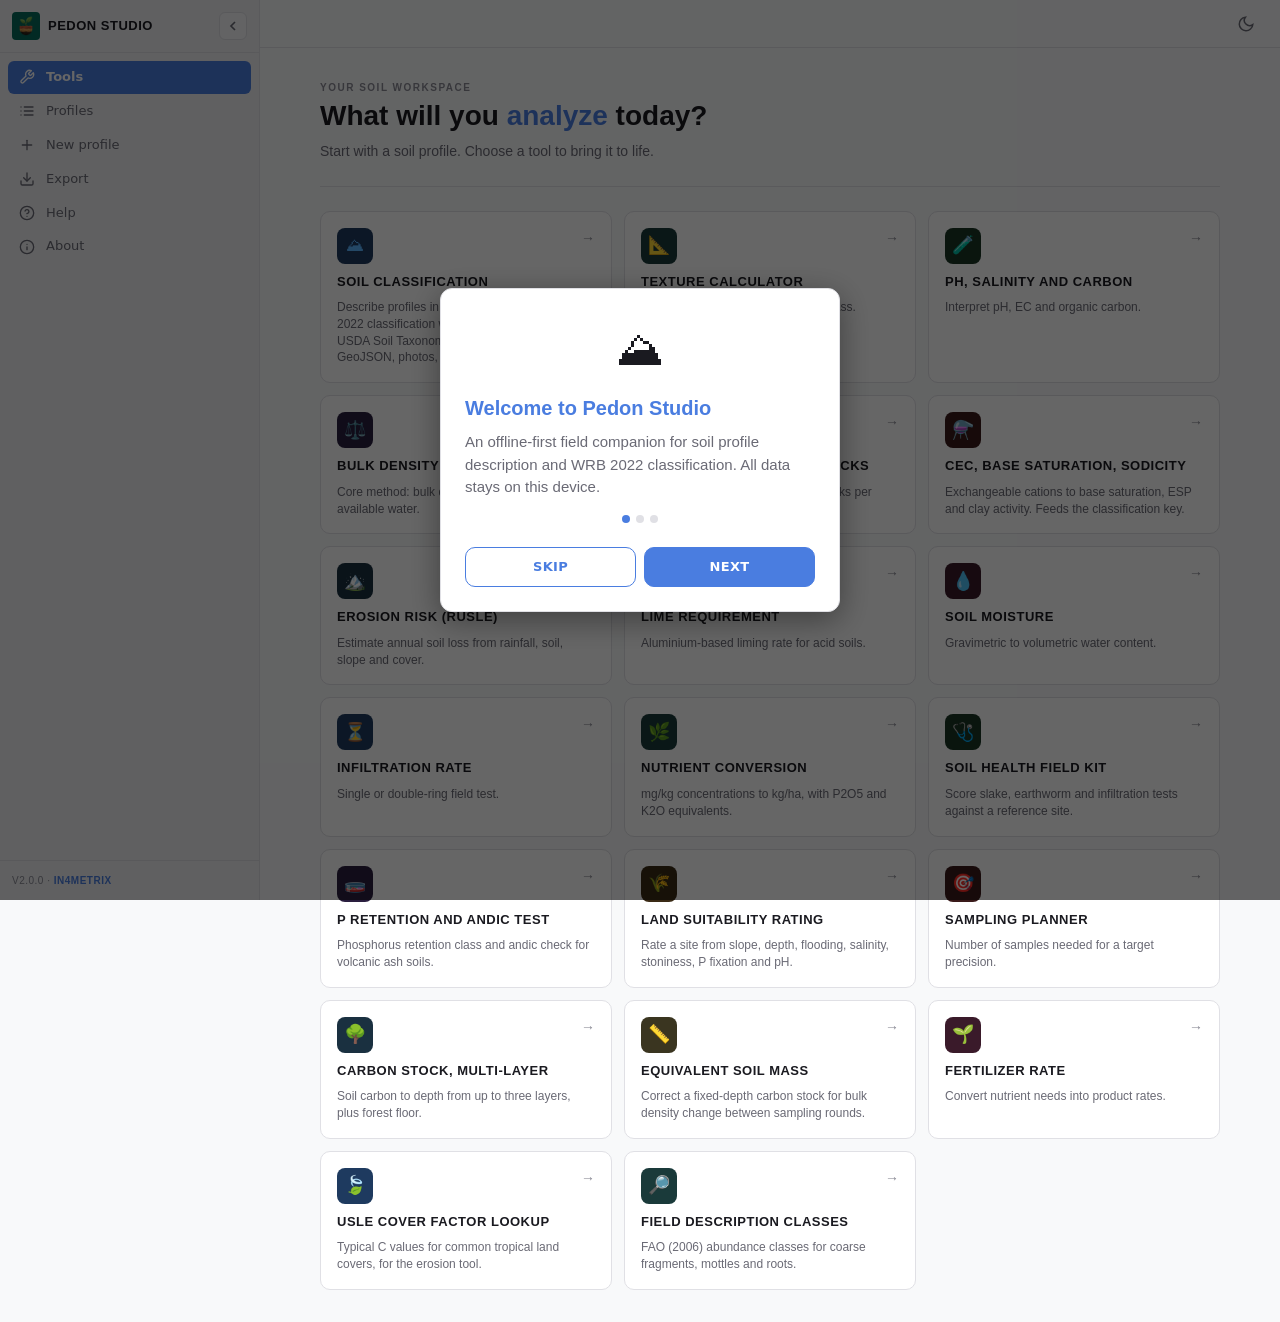
==== commit 2ffc6108: "Add user guide with screenshots; refresh docs and APKs - New docs/USER_GUIDE.md covering install, pr" ====
--- a/app/src/main/assets/index.html
+++ b/app/src/main/assets/index.html
@@ -17,7 +17,7 @@
 .sidebar.collapsed .brand-name{opacity:0;width:0}
 header button{background:none;border:0;color:var(--mut);font-size:18px;width:36px;height:36px;display:none;align-items:center;justify-content:center;border-radius:6px;cursor:pointer;transition:var(--trans)}
 header button:hover{background:var(--bg-2);color:var(--ink)}
-#themeToggle{display:flex!important}
+#themeToggle{display:flex!important;margin-left:auto}
 #hamburger{display:none!important}
 @media(max-width:767px){header{margin-left:0!important}#hamburger{display:flex!important}.brand-header{display:flex!important}}
 
@@ -141,8 +141,8 @@
 .sidebar-backdrop{position:fixed;inset:0;background:rgba(0,0,0,.4);z-index:40;opacity:0;pointer-events:none;transition:opacity .2s ease}
 .sidebar-backdrop.open{opacity:1;pointer-events:auto}
 @media(max-width:767px){
-  .sidebar{position:fixed;z-index:95;transform:translateX(-100%);box-shadow:4px 0 20px rgba(0,0,0,.3)}
-  .sidebar.open{transform:translateX(0)}
+  .sidebar{position:fixed;z-index:95;transform:translateX(-100%);transition:transform .25s ease}
+  .sidebar.open{transform:translateX(0);box-shadow:4px 0 20px rgba(0,0,0,.3)}
   main{margin-left:0!important;padding:16px}
   header{margin-left:0!important}
   #hamburger{display:flex!important}
@@ -374,7 +374,7 @@
  return p
 }
 const originalProfileCount=P.length;P=P.map((p,i)=>normalizeProfile(p,i)).filter(Boolean);let bootCleanup=P.length!==originalProfileCount;const seenProfileIds=new Set();for(const p of P){if(seenProfileIds.has(p.id)){p.id=nextProfileId();bootCleanup=true}seenProfileIds.add(p.id)}if(bootCleanup)loadWarning=true;if(bootCleanup)save();
-let DB=null,US=null,AS=null,ME='',APP=false;const syncCard=()=>`<div class='card'><b>Data management</b> <span class='tag'>Local storage</span><small>All data is stored on your device. Use <b>Export</b> to create backups (JSON, PDF, Word, CSV, GeoJSON). Use <b>Import/Merge</b> to restore from backup or combine profiles from multiple files.</small></div>`;async function pushPh(p){for(const x of p.photos||[])if(!x.id&&x.d&&AS){try{x.id=(await AS.upload(d2b(x.d))).id}catch(e){}}}async function sync(){const say=t=>{const m=$('#sm');if(m)m.textContent=t};if(!DB){say('Team sync unavailable. Data stays on this device.');return}try{say('Syncing...');const col=DB.collection('profiles'),R={};(await col.get()).docs.forEach(d=>R[d.id]=d.data());let up=0,dn=0;await sdel(R);P=P.filter(p=>!(R[p.uid]&&R[p.uid].del));for(const p of P){if(!p.uid)p.uid=uid();const r=R[p.uid],lock=r&&r.st2==='Approved'&&!APP;if(r&&(lock?r.upd!==p.upd:(r.upd||0)>(p.upd||0))){const remote=normalizeProfile({...r,uid:r.uid||p.uid});Object.assign(p,remote,{photos:mph(p.photos,remote.photos)});dn++}else if(!r||(p.upd||0)>(r.upd||0)){await pushPh(p);const d=JSON.parse(JSON.stringify({...p,photos:(p.photos||[]).filter(x=>x.id).map(x=>({id:x.id,cap:x.cap||''}))}));if(!APP&&d.st2==='Approved')d.st2='Reviewed';d.by=ME;await col.doc(p.uid).set(d);up++}}for(const k in R)if(!R[k].del&&!P.some(p=>p.uid===k)){const remote=normalizeProfile({...R[k],uid:R[k].uid||k,photos:R[k].photos||[]});if(remote){P.push(remote);dn++}}save();if(view==='list'){render();say('Synced: '+up+' sent, '+dn+' received.')}}catch(e){say('Sync failed ('+(e&&e.code||'error')+'). Try again online.')}}const phL=p=>(p.photos||[]).map((x,i)=>`<div class='row' style='margin-bottom:8px;align-items:center'><img alt='' src='${x.d||'/_blob/'+encodeURIComponent(x.id)}' style='width:72px;height:72px;object-fit:cover;border-radius:4px'><input data-ph='${i}' placeholder='Caption (e.g. profile face)' value='${esc(x.cap)}'><button class='btn d' data-rp='${i}' style='width:auto;margin:0;padding:0 12px'>X</button></div>`).join(''),phH=p=>`<details open><summary>4 · Photos</summary><div class='in'><div id='phs'>${phL(p)}</div><label class='btn' style='display:flex;align-items:center;justify-content:center'>+ Add photo<input type='file' accept='image/*' capture='environment' id='pf' hidden></label><small>Compressed on device; uploaded when you sync.</small></div></details>`;const FA={},FQ=[['Moist ball in your palm?',['Falls apart (loose grains)','Weak ball, crumbles','Holds together']],['Squeeze a ribbon between thumb and finger. How long before it breaks?',['Under 2.5 cm or none','2.5 to 5 cm','Over 5 cm']],['How does it feel rubbed moist?',['Gritty','Smooth, silky','Neither dominates']]],FR=[['Sandy loam','Silt loam','Loam'],['Sandy clay loam','Silty clay loam','Clay loam'],['Sandy clay','Silty clay','Clay']],ftRes=a=>a[0]===0?'Sand':a[0]===1?'Loamy sand':a.length<3?null:FR[a[1]][a[2]],ftH=(i,a)=>{const r=a.length?ftRes(a):null;if(r)return `<b>${r}</b><button class='btn p' data-fu='${i}|${r}'>Use ${r}</button><button class='btn' data-ft='${i}'>Restart</button>`;const q=FQ[a.length];return `<small>${q[0]}</small>`+q[1].map((o,j)=>`<button class='btn' data-fa='${i}|${j}'>${o}</button>`).join('')};A.addEventListener('input',e=>{const t=e.target;if(cur==null||!P[cur])return;if(t.dataset.ph!=null){P[cur].photos[+t.dataset.ph].cap=t.value;P[cur].upd=Date.now();save()}else if(t.dataset.g){P[cur].upd=Date.now();save()}});A.addEventListener('change',e=>{const t=e.target;if(t.id!=='pf'||!t.files||!t.files[0])return;const file=t.files[0],profileIndex=cur;if(file.size>20*1024*1024){notify('Photo is too large. Choose an image under 20 MB.');t.value='';return}const fr=new FileReader();fr.onerror=()=>notify('Could not read that photo. Try another image.');fr.onload=()=>{const im=new Image();im.onerror=()=>notify('That file could not be decoded as an image.');im.onload=()=>{const p=P[profileIndex];if(!p)return;try{const k=Math.min(1,800/Math.max(im.width,im.height)),c=document.createElement('canvas');c.width=Math.round(im.width*k);c.height=Math.round(im.height*k);c.getContext('2d').drawImage(im,0,0,c.width,c.height);p.photos=p.photos||[];p.photos.push({d:c.toDataURL('image/jpeg',.6),cap:''});p.upd=Date.now();if(!save()){p.photos.pop();notify('Photo was not saved because device storage is full. Export a backup or remove older photos.');return}const list=$('#phs');if(list&&cur===profileIndex)list.innerHTML=phL(p)}catch(err){notify('Could not prepare this photo. Try a smaller image.')}};im.src=fr.result};fr.readAsDataURL(file);t.value=''});A.addEventListener('click',e=>{const t=e.target.closest('[data-rp],[data-ft],[data-fa],[data-fu],[data-tool],[data-rt],#sync,#tsv,#tap');if(!t)return;const p=P[cur],d=t.dataset;if(t.id==='sync')sync();else if(t.id==='tsv'||t.id==='tap')tAct(t.id);else if(d.rt!=null){p.tools.splice(+d.rt,1);p.upd=Date.now();save();edit()}else if(d.tool!=null){const k=+d.tool;if(TLS[k].id==='cls')go('list');else{curT=k;go('tool')}}else if(d.rp!=null){p.photos.splice(+d.rp,1);p.upd=Date.now();save();$('#phs').innerHTML=phL(p)}else if(d.ft!=null){FA[d.ft]=[];$('#ft'+d.ft).innerHTML=ftH(d.ft,[])}else if(d.fa!=null){const[i,j]=d.fa.split('|');FA[i].push(+j);$('#ft'+i).innerHTML=ftH(i,FA[i])}else if(d.fu!=null){const[i,r]=d.fu.split('|'),h=p.h[+i];h.tx=r;p.upd=Date.now();const el=A.querySelector(`select[data-g='${i}'][data-k='tx']`);if(el)el.value=r;save();res();$('#ft'+i).innerHTML=''}});let curT=0,DEL=[];try{DEL=JSON.parse(localStorage.getItem('sktd')||'[]')}catch(e){}const fx=(x,d=2)=>(+x).toFixed(d),nn=x=>x!=null,d2u=d=>{const b=atob(d.split(',')[1]),u=new Uint8Array(b.length);for(let i=0;i<b.length;i++)u[i]=b.charCodeAt(i);return u},jdim=u=>{let i=2;while(i<u.length-8){if(u[i]!==255){i++;continue}const m=u[i+1];if(m>=192&&m<=195)return[u[i+7]*256+u[i+8],u[i+5]*256+u[i+6]];i+=2+u[i+2]*256+u[i+3]}return null},d2h=d=>{const u=d2u(d);return{hex:Array.from(u,x=>x.toString(16).padStart(2,'0')).join('')+'>',d:jdim(u)}},imgX=(k,cx,cy)=>`<w:p><w:r><w:drawing><wp:inline distT='0' distB='0' distL='0' distR='0'><wp:extent cx='${cx}' cy='${cy}'/><wp:docPr id='${k}' name='Photo ${k}'/><a:graphic xmlns:a='http://schemas.openxmlformats.org/drawingml/2006/main'><a:graphicData uri='http://schemas.openxmlformats.org/drawingml/2006/picture'><pic:pic xmlns:pic='http://schemas.openxmlformats.org/drawingml/2006/picture'><pic:nvPicPr><pic:cNvPr id='${k}' name='img${k}.jpeg'/><pic:cNvPicPr/></pic:nvPicPr><pic:blipFill><a:blip r:embed='rId${k}'/><a:stretch><a:fillRect/></a:stretch></pic:blipFill><pic:spPr><a:xfrm><a:off x='0' y='0'/><a:ext cx='${cx}' cy='${cy}'/></a:xfrm><a:prstGeom prst='rect'><a:avLst/></a:prstGeom></pic:spPr></pic:pic></a:graphicData></a:graphic></wp:inline></w:drawing></w:r></w:p>`;function tomb(p){if(p.uid){DEL.push(p.uid);try{localStorage.setItem('sktd',JSON.stringify(DEL))}catch(e){}}}async function sdel(R){for(const u of DEL){const r=R[u];if(r&&r.st2==='Approved'&&!APP)continue;await DB.collection('profiles').doc(u).set({uid:u,del:true,upd:Date.now(),by:ME});R[u]={del:true}}DEL=[];try{localStorage.setItem('sktd','[]')}catch(e){}}const bk=(x,b,l)=>{let i=0;while(i<b.length&&x>=b[i])i++;return l[i]},COV=[['Primary forest',.002],['Secondary forest / regrowth',.01],['Tree crop with ground cover (cocoa, coffee, oil palm)',.05],['Pasture / grassland, good cover',.03],['Sweet potato / root-crop garden',.35],['Maize / annual cereal',.4],['Newly cleared or burned garden',.6],['Bare soil',1]];const TLS=[{id:'cls',i:'⛰',n:'Soil classification',d:'Describe profiles in the field and get full WRB 2022 classification with qualifier names and USDA Soil Taxonomy classes. Reports, GeoJSON, photos, and export.'},{id:'tex',i:'📐',n:'Texture calculator',d:'Sand, silt, clay % to USDA texture class.',note:'USDA texture triangle. Percentages are normalised to 100.',f:[['sa','Sand %'],['si','Silt %'],['cl','Clay %']],c:v=>{if(!nn(v.sa)||!nn(v.si)||!nn(v.cl))return[];const t=v.sa+v.si+v.cl;if(!t)return[];const s=v.sa/t*100,i=v.si/t*100,c=v.cl/t*100,r=[['Texture class',tex(s,i,c)],['Normalised',fx(s,1)+' / '+fx(i,1)+' / '+fx(c,1)]];if(Math.abs(t-100)>3)r.push(['Warning','Inputs sum to '+fx(t,1)+'%']);return r}},{id:'ph',i:'🧪',n:'pH, salinity and carbon',d:'Interpret pH, EC and organic carbon.',note:'USDA pH classes; EC in saturation extract (dS/m). Organic matter estimated as OC x 1.724.',f:[['ph','pH (1:2.5 water)'],['ec','EC (dS/m)'],['oc','Organic carbon %']],c:v=>{const r=[];if(nn(v.ph)){const p=v.ph;r.push(['pH class',p<4.5?'Extremely acid':p<5.1?'Very strongly acid':p<5.6?'Strongly acid':p<6.1?'Moderately acid':p<6.6?'Slightly acid':p<7.4?'Neutral':p<7.9?'Slightly alkaline':p<8.5?'Moderately alkaline':p<9.1?'Strongly alkaline':'Very strongly alkaline']);if(p<5.5)r.push(['Risk','Aluminium toxicity, low base status']);if(p>8.2)r.push(['Risk','Free carbonates or sodicity likely'])}if(nn(v.ec)){const e=v.ec;r.push(['Salinity',e<2?'Non-saline':e<4?'Very slightly saline':e<8?'Slightly saline':e<16?'Moderately saline':'Strongly saline'])}if(nn(v.oc)){const o=v.oc;r.push(['Organic carbon',o<1?'Very low':o<2?'Low':o<4?'Moderate':o<8?'High':'Very high']);r.push(['Organic matter (est.)',fx(o*1.724)+' %'])}return r}},{id:'bd',i:'⚖️',n:'Bulk density and water',d:'Core method: bulk density, porosity, plant-available water.',note:'BD = oven-dry mass / core volume. PAW = (FC - PWP) x BD x depth.',f:[['m','Oven-dry mass (g)'],['vol','Core volume (cm3)'],['pd','Particle density (g/cm3)',2.65],['fc','Water at field capacity (% mass)'],['pw','Water at wilting point (% mass)'],['dp','Layer depth (cm)']],c:v=>{if(!nn(v.m)||!nn(v.vol)||!v.vol)return[];const bd=v.m/v.vol,r=[['Bulk density',fx(bd)+' g/cm3'],['Porosity',fx((1-bd/(v.pd||2.65))*100,1)+' %']];if(bd>1.6)r.push(['Note','Dense: root restriction likely']);if(nn(v.fc)&&nn(v.pw)&&nn(v.dp))r.push(['Plant-available water',fx((v.fc-v.pw)/100*bd*v.dp*10,1)+' mm']);return r}},{id:'stock',i:'🌍',n:'Carbon and nutrient stocks',d:'Soil organic carbon and nitrogen stocks per hectare.',note:'Stock (Mg/ha) = % x BD x depth (cm) x (1 - coarse fragments).',f:[['oc','Organic carbon %'],['nt','Total nitrogen % (optional)'],['bd','Bulk density (g/cm3)'],['dp','Layer depth (cm)',30],['cf','Coarse fragments %',0]],c:v=>{if(!nn(v.oc)||!nn(v.bd)||!nn(v.dp))return[];const k=v.bd*v.dp*(1-(v.cf||0)/100),s=v.oc*k,r=[['SOC stock',fx(s,1)+' Mg C/ha'],['CO2 equivalent',fx(s*3.667,1)+' Mg/ha']];if(nn(v.nt)&&v.nt)r.push(['N stock',fx(v.nt*k*1000,0)+' kg N/ha'],['C:N ratio',fx(v.oc/v.nt,1)]);return r}},{id:'cec',i:'⚗️',n:'CEC, base saturation, sodicity',d:'Exchangeable cations to base saturation, ESP and clay activity. Feeds the classification key.',note:'Low-activity clays: CEC < 24 cmol/kg clay. Low base saturation: < 50%. Sodic: ESP >= 15.',f:[['ca','Exch. Ca (cmol/kg)'],['mg','Exch. Mg'],['k','Exch. K'],['na','Exch. Na'],['cec','CEC (cmol/kg soil)'],['cl','Clay %']],c:v=>{if(!nn(v.cec)||!v.cec)return[];const b=(v.ca||0)+(v.mg||0)+(v.k||0)+(v.na||0),bs=b/v.cec*100,r=[['Sum of bases',fx(b,1)+' cmol/kg'],['Base saturation',fx(bs,0)+' % ('+(bs<50?'low':'high')+')'],['ESP',fx((v.na||0)/v.cec*100,1)+' %'+((v.na||0)/v.cec>=.15?' (sodic)':'')]];if(v.cl)r.push(['CEC per kg clay',fx(v.cec/v.cl*100,0)+' cmol/kg ('+(v.cec/v.cl*100<24?'low':'high')+' activity)']);return r}},{id:'rusle',i:'🏔️',n:'Erosion risk (RUSLE)',d:'Estimate annual soil loss from rainfall, soil, slope and cover.',note:'A = R x K x LS x C x P (t/ha/yr). Risk classes are indicative; tolerable loss is often 1-12 t/ha/yr.',f:[['r','Rainfall erosivity R (MJ mm/ha/h/yr)'],['k','Soil erodibility K (t ha h/ha/MJ/mm)',0.03],['l','Slope length (m)'],['s','Slope (%)'],['c','Cover factor C (0-1)'],['pp','Practice factor P (0-1)',1]],c:v=>{if(!nn(v.r)||!nn(v.k)||!nn(v.l)||!nn(v.s)||!nn(v.c))return[];const s=v.s,m=s>=5?.5:s>=3.5?.4:s>=1?.3:.2,ls=Math.pow(v.l/22.13,m)*(.065+.045*s+.0065*s*s),a=v.r*v.k*ls*v.c*(nn(v.pp)?v.pp:1);return[['LS factor',fx(ls)],['Soil loss',fx(a,1)+' t/ha/yr'],['Risk',a<5?'Low':a<15?'Moderate':a<50?'High':'Very high']]}},{id:'lime',i:'⚖',n:'Lime requirement',d:'Aluminium-based liming rate for acid soils.',note:'Cochrane method: lime (t CaCO3/ha) = 1.8 x (Al - target Al saturation x (Al+Ca+Mg)). For the top 15-20 cm of acid mineral soils.',f:[['al','Exch. Al (cmol/kg)'],['ca','Exch. Ca'],['mg','Exch. Mg'],['t','Target Al saturation %',10]],c:v=>{if(!nn(v.al)||!nn(v.ca)||!nn(v.mg))return[];const e=v.al+v.ca+v.mg;if(!e)return[];const as=v.al/e*100,t=nn(v.t)?v.t:10,l=Math.max(0,1.8*(v.al-t/100*e));return[['Al saturation (Al+Ca+Mg)',fx(as,0)+' %'],['Lime (CaCO3)',fx(l,1)+' t/ha'],['Note',as>60?'Severe Al toxicity risk':as>30?'Toxic to sensitive crops':'Al toxicity unlikely']]}},{id:'moist',i:'💧',n:'Soil moisture',d:'Gravimetric to volumetric water content.',note:'Gravimetric = (wet - dry) / dry. Volumetric = gravimetric x BD. Pore space uses particle density 2.65.',f:[['w','Wet soil mass (g)'],['dr','Oven-dry soil mass (g)'],['bd','Bulk density (g/cm3)'],['dp','Layer depth (cm, optional)']],c:v=>{if(!nn(v.w)||!nn(v.dr)||!v.dr)return[];const g=(v.w-v.dr)/v.dr,r=[['Gravimetric water',fx(g*100,1)+' %']];if(nn(v.bd)){const th=g*v.bd,po=1-v.bd/2.65;r.push(['Volumetric water',fx(th*100,1)+' %'],['Pore space filled',fx(th/po*100,0)+' %']);if(nn(v.dp))r.push(['Water in layer',fx(th*v.dp*10,1)+' mm'])}return r}},{id:'infil',i:'⏳',n:'Infiltration rate',d:'Single or double-ring field test.',note:'Use the steady final rate. Classes are indicative.',f:[['dr','Water drop (cm)'],['t','Time (min)']],c:v=>{if(!nn(v.dr)||!v.t)return[];const q=v.dr*10/(v.t/60);return[['Infiltration rate',fx(q,1)+' mm/h'],['Class',q<5?'Very slow':q<20?'Slow':q<60?'Moderate':q<120?'Rapid':'Very rapid']]}},{id:'nutr',i:'🌿',n:'Nutrient conversion',d:'mg/kg concentrations to kg/ha, with P2O5 and K2O equivalents.',note:'kg/ha = mg/kg x BD x depth (cm) x 0.1. P x 2.29 = P2O5; K x 1.205 = K2O.',f:[['c','Concentration (mg/kg)'],['bd','Bulk density (g/cm3)'],['dp','Layer depth (cm)',20]],c:v=>{if(!nn(v.c)||!nn(v.bd)||!nn(v.dp))return[];const k=v.c*v.bd*v.dp*.1;return[['Element stock',fx(k,1)+' kg/ha'],['As P2O5 (if P)',fx(k*2.29,1)+' kg/ha'],['As K2O (if K)',fx(k*1.205,1)+' kg/ha']]}},{id:'shk',i:'🩺',n:'Soil health field kit',d:'Score slake, earthworm and infiltration tests against a reference site.',note:'Indicative thresholds adapted from NRCS and farm test guides. Compare with an undisturbed reference of the same soil.',f:[['sl','Slake stability class',0,['1 Collapses at once','2 Mostly collapses','3 Partly stable','4 Stable, some loss','5 Stable','6 Very stable']],['wm','Earthworms in pit (count)'],['pa','Pit area (cm2)',400],['ir','Infiltration, this site (mm/h)'],['rf','Infiltration, reference (mm/h)']],c:v=>{const r=[],s=v.sl+1;let ok=0,n=1;r.push(['Slake class',s+(s>=5?' (stable)':s>=3?' (fair)':' (unstable)')]);if(s>=5)ok++;if(nn(v.wm)&&v.pa){const p=v.wm*400/v.pa;r.push(['Earthworms',fx(v.wm/(v.pa/10000),0)+' per m2 ('+fx(p,0)+' per 20 cm pit)']);n++;if(p>=10)ok++}if(nn(v.ir)&&v.rf){const q=v.ir/v.rf*100;r.push(['Infiltration vs reference',fx(q,0)+' %']);n++;if(q>=75)ok++}r.push(['Indicators passed',ok+' of '+n]);return r}},{id:'pret',i:'🧫',n:'P retention and andic test',d:'Phosphorus retention class and andic check for volcanic ash soils.',note:'Andic indicators: P retention >= 85%, NaF pH > 9.5, Al + 1/2 Fe (oxalate) >= 2%. Confirm in the lab.',f:[['pr','P retention (%)'],['naf','NaF pH (1 min)'],['al','Oxalate Al (%)'],['fe','Oxalate Fe (%)']],c:v=>{const r=[];let a=0;if(nn(v.pr)){r.push(['P fixation',v.pr<30?'Low':v.pr<60?'Moderate':v.pr<85?'High':'Very high (andic level)']);if(v.pr>=85)a++}if(nn(v.naf)){r.push(['NaF test',v.naf>9.5?'Andic indicator':'Below andic threshold']);if(v.naf>9.5)a++}if(nn(v.al)&&nn(v.fe)){const x=v.al+v.fe/2;r.push(['Al + 1/2 Fe',fx(x,2)+' %']);if(x>=2)a++}if(r.length)r.push(['Andic properties',a>=2?'Likely: tick Andic in the classification':a?'Possible: confirm':'Unlikely']);return r}},{id:'land',i:'🌾',n:'Land suitability rating',d:'Rate a site from slope, depth, flooding, salinity, stoniness, P fixation and pH.',note:'Limiting-factor method (FAO framework): the worst factor sets the class. S1 high, S2 moderate, S3 marginal, N not suitable. Indicative only.',f:[['sl','Slope (%)'],['dp','Effective soil depth (cm)'],['fl','Flooding',0,['None','Occasional','Frequent']],['ec','EC (dS/m)'],['rk','Surface stones (%)'],['pr','P retention (%)'],['ph','pH']],c:v=>{const g=(x,b)=>{let i=0;while(i<3&&x>=b[i])i++;return i},L=[],add=(n,x,b)=>{if(nn(x))L.push([n,g(x,b)])};add('Slope',v.sl,[8,15,30]);if(nn(v.dp))L.push(['Depth',g(-v.dp,[-100,-50,-25])]);L.push(['Flooding',[0,1,3][v.fl]]);add('Salinity',v.ec,[2,4,8]);add('Stoniness',v.rk,[3,15,40]);add('P fixation',v.pr,[60,85,101]);if(nn(v.ph))L.push(['Acidity/alkalinity',v.ph<4.5||v.ph>9?3:v.ph<5||v.ph>8.2?2:v.ph<5.5||v.ph>7.5?1:0]);const w=Math.max(...L.map(x=>x[1])),nm=['S1 high','S2 moderate','S3 marginal','N not suitable'];return[['Suitability',nm[w]],['Limiting factor',w?L.filter(x=>x[1]===w).map(x=>x[0]).join(', '):'None']]}},{id:'samp',i:'🎯',n:'Sampling planner',d:'Number of samples needed for a target precision.',note:'n = (z x CV / E)^2 per stratum. Take CV from a pilot survey or published values. Composite 5-10 cores per sample point.',f:[['cv','Coefficient of variation (%)',30],['e','Allowable error (% of mean)',10],['cf','Confidence',1,['90%','95%','99%']],['st','Number of strata',1],['ha','Area per stratum (ha, optional)']],c:v=>{if(!v.cv||!v.e)return[];const z=[1.645,1.96,2.576][v.cf],n=Math.ceil(Math.pow(z*v.cv/v.e,2)),s=Math.max(1,v.st||1),r=[['Samples per stratum',n],['Total samples',n*s]];if(v.ha)r.push(['Density',fx(n/v.ha,2)+' samples/ha']);return r}},{id:'soc3',i:'🌳',n:'Carbon stock, multi-layer',d:'Soil carbon to depth from up to three layers, plus forest floor.',note:'Layer stock = OC% x BD x thickness x (1 - coarse fragments). Use fine-earth BD with volume CF. Forest floor: g/m2 x 0.01 = Mg/ha.',f:[['o1','Layer 1 OC %'],['b1','Layer 1 BD (g/cm3)'],['t1','Layer 1 thickness (cm)',10],['c1','Layer 1 coarse frag. %',0],['o2','Layer 2 OC %'],['b2','Layer 2 BD'],['t2','Layer 2 thickness',10],['c2','Layer 2 coarse frag. %',0],['o3','Layer 3 OC %'],['b3','Layer 3 BD'],['t3','Layer 3 thickness',10],['c3','Layer 3 coarse frag. %',0],['lm','Forest floor dry mass (g/m2)'],['lc','Forest floor C (%)',45]],c:v=>{let s=0,d=0;const r=[];for(const i of[1,2,3])if(nn(v['o'+i])&&nn(v['b'+i])){const k=v['o'+i]*v['b'+i]*(v['t'+i]||0)*(1-(v['c'+i]||0)/100);s+=k;d+=v['t'+i]||0;r.push(['Layer '+i,fx(k,1)+' Mg C/ha'])}if(!r.length)return[];r.push(['Soil C to '+d+' cm',fx(s,1)+' Mg C/ha']);let tot=s;if(nn(v.lm)){const f=v.lm*(v.lc||45)/100*.01;r.push(['Forest floor C',fx(f,1)+' Mg C/ha']);tot+=f}r.push(['Total C',fx(tot,1)+' Mg C/ha'],['CO2 equivalent',fx(tot*3.667,1)+' Mg/ha']);return r}},{id:'esm',i:'📏',n:'Equivalent soil mass',d:'Correct a fixed-depth carbon stock for bulk density change between sampling rounds.',note:'One-layer ESM: C = OC x M_obs + (M_ref - M_obs) x OC_below. Soil mass M = BD x depth x 100 (Mg/ha, fine earth).',f:[['oc','Layer OC %'],['bd','Layer BD (g/cm3)'],['d','Layer depth (cm)',30],['cf','Coarse fragments %',0],['os','OC % just below the layer'],['mr','Reference soil mass (Mg/ha)']],c:v=>{if(!nn(v.oc)||!nn(v.bd)||!nn(v.d))return[];const m=v.bd*v.d*100*(1-(v.cf||0)/100),r=[['Soil mass in layer',fx(m,0)+' Mg/ha'],['Fixed-depth stock',fx(v.oc/100*m,1)+' Mg C/ha']];if(nn(v.mr)&&nn(v.os))r.push(['ESM-corrected stock',fx(v.oc/100*m+(v.mr-m)*v.os/100,1)+' Mg C/ha']);return r}},{id:'fert',i:'🌱',n:'Fertilizer rate',d:'Convert nutrient needs into product rates.',note:'Rate = nutrient need / (grade % x efficiency). Defaults: urea 46% N, TSP 46% P2O5, MOP 60% K2O.',f:[['n','N needed (kg N/ha)'],['p','P2O5 needed (kg/ha)'],['k','K2O needed (kg/ha)'],['gn','Urea N %',46],['gp','TSP P2O5 %',46],['gk','MOP K2O %',60],['ef','Efficiency %',100],['ha','Area (ha)',1]],c:v=>{const e=(v.ef||100)/100,a=v.ha||1,r=[];for(const[x,g,nm]of[['n','gn','Urea'],['p','gp','TSP'],['k','gk','MOP']])if(nn(v[x])&&v[g]){const q=v[x]/(v[g]/100*e);r.push([nm,fx(q,0)+' kg/ha ('+fx(q*a,0)+' kg total)'])}return r}},{id:'cfac',i:'🍃',n:'USLE cover factor lookup',d:'Typical C values for common tropical land covers, for the erosion tool.',note:'Typical literature values; local values vary. Copy the C factor into the erosion tool.',f:[['lc','Land cover',0,COV.map(x=>x[0])]],c:v=>{const c=COV[v.lc][1];return[['C factor',c],['Cover protection',c<=.01?'Very high':c<=.1?'High':c<=.4?'Moderate':'Low']]}},{id:'fdesc',i:'🔎',n:'Field description classes',d:'FAO (2006) abundance classes for coarse fragments, mottles and roots.',note:'Coarse fragments in % volume, mottles in % area, fine roots per dm2.',f:[['cf','Coarse fragments (% vol)'],['mo','Mottles (% area)'],['rt','Fine roots (per dm2)']],c:v=>{const r=[];if(nn(v.cf))r.push(['Coarse fragments',v.cf<=0?'None':bk(v.cf,[2,5,15,40,80],['Very few','Few','Common','Many','Abundant','Dominant'])]);if(nn(v.mo))r.push(['Mottles',v.mo<=0?'None':bk(v.mo,[2,5,20,40],['Very few','Few','Common','Many','Abundant'])]);if(nn(v.rt))r.push(['Fine roots',v.rt<=0?'None':bk(v.rt,[20,50,200,500],['Very few','Few','Common','Many','Abundant'])]);return r}}];function toolsV(){var badges=['badge-blue', 'badge-teal', 'badge-green', 'badge-purple', 'badge-orange', 'badge-red', 'badge-cyan', 'badge-yellow', 'badge-pink', 'badge-blue', 'badge-teal', 'badge-green', 'badge-purple', 'badge-orange', 'badge-red', 'badge-cyan', 'badge-yellow', 'badge-pink', 'badge-blue', 'badge-teal'];A.innerHTML=`<div class="section-label">YOUR SOIL WORKSPACE</div><div class="section-title">What will you <span class="accent">analyze</span> today?</div><div class="section-subtitle">Start with a soil profile. Choose a tool to bring it to life.</div><div class="section-divider"></div><div class='tools-grid'>`+TLS.map((t,i)=>`<div class='tool-card' data-tool='${i}'><div class="tool-card-header"><div class="tool-icon-badge ${badges[i%badges.length]}">${t.i}</div><span class="tool-card-arrow">→</span></div><b>${t.n}</b><small>${t.d}</small></div>`).join('')+'</div>'}function toolV(){const t=TLS[curT];A.innerHTML=`<div class='card'><small>${t.d}</small><div class='g' style='margin-top:12px'>${t.f.map(([k,l,dv,op])=>`<label class='f'><span>${l}</span>${op?`<select data-tf='${k}'>${op.map((o,i)=>`<option value='${i}'${((TS[t.id]||{})[k]??dv??0)==i?' selected':''}>${o}</option>`).join('')}</select>`:`<input type='number' inputmode='decimal' step='any' data-tf='${k}' value='${(TS[t.id]||{})[k]??dv??''}'>`}</label>`).join('')}</div></div><div class='card' id='tr'></div>${tpH(t)}<small>${t.note}</small>`;tcalc()}function tcalc(){const t=TLS[curT],v={};A.querySelectorAll('[data-tf]').forEach(el=>v[el.dataset.tf]=el.value===''?null:+el.value);const r=t.c(v);TS[t.id]=v;LR=r;try{localStorage.setItem('sktt',JSON.stringify(TS))}catch(e){}$('#tr').innerHTML=r.length?r.map(([a,b])=>`<div class='row' style='justify-content:space-between;gap:12px;padding:8px 0;border-bottom:1px solid var(--line)'><span class='mut'>${a}</span><b style='text-align:right'>${b}</b></div>`).join(''):'<span class="mut">Enter values to see results.</span>'}A.addEventListener('input',e=>{if(e.target.dataset.tf!=null)tcalc()});const HC={};let LR=[],TS={};try{TS=JSON.parse(localStorage.getItem('sktt')||'{}')}catch(e){}async function hyd(){for(const p of P)for(const x of p.photos||[])if(!x.d&&x.id&&!HC[x.id]){try{const b=await(await fetch('/_blob/'+x.id)).blob();HC[x.id]=await new Promise(r=>{const f=new FileReader();f.onload=()=>r(f.result);f.readAsDataURL(b)})}catch(e){}}}const tpH=t=>`<div class='card'><b>Save to profile</b><small>Attach these results to a profile so they appear in its report and GeoJSON.</small><select id='tp'>${P.map((p,i)=>`<option value='${i}'>${esc(p.id)}</option>`).join('')||"<option value=''>No profiles yet</option>"}</select><button class='btn p' id='tsv'>Attach results</button>${t.id==='cec'?`<button class='btn' id='tap'>Apply to classification</button>`:''}<small id='tm'></small></div>`,ttH=p=>(p.tools&&p.tools.length)?`<details><summary>5 · Tool results (${p.tools.length})</summary><div class='in'>${p.tools.map((t,i)=>`<div class='ck'><span><b>${esc(t.n)}</b> <small>${esc(t.at)}</small><small>${t.res.map(([a,b])=>esc(a+': '+b)).join(' | ')}</small></span><button class='btn d' data-rt='${i}' style='width:auto;margin:0;padding:0 12px'>X</button></div>`).join('')}</div></details>`:'';function tAct(k){const m=$('#tm'),i=$('#tp').value;if(i===''){m.textContent='Create a profile first.';return}const p=P[+i];if(k==='tsv'){if(!LR.length){m.textContent='Enter values first.';return}(p.tools=p.tools||[]).push({n:TLS[curT].n,at:D(),res:LR});m.textContent='Attached to '+p.id+'.'}else{const v=TS.cec;if(!v||!v.cec){m.textContent='Enter CEC first.';return}const bs=((v.ca||0)+(v.mg||0)+(v.k||0)+(v.na||0))/v.cec*100;p.bs=bs<50?'Low':'High';let s='Base status '+p.bs;if(v.cl){p.act=v.cec/v.cl*100<24?'Low':'High';s+=', clay activity '+p.act}m.textContent=s+' set on '+p.id+'.'}p.upd=Date.now();save()}const smp=()=>{const q=csvCell;return String.fromCharCode(65279)+['sample_id,profile,horizon,top_cm,bottom_cm,lat,lon,profile_date,lab_sample_date,organic_C,total_N,pH_field,pHwater_sat_extract,ECe_sat_extract_25C,CEC,texture,lab_method_reference,salinity_method_reference'].concat(P.flatMap(p=>p.h.map(h=>[p.id+'-'+h.d+'-'+h.t+'-'+h.b,p.id,h.d,h.t,h.b,p.lat,p.lon,p.date,'','','','','','','','','',''].map(q).join(',')))).join(String.fromCharCode(10))};const mp=(l=[],r=[])=>[...l,...r.filter(x=>!l.some(y=>(y.id&&y.id===x.id)||(y.d&&y.d===x.d)))];function mrg(a){if(!Array.isArray(a)||a.length>1000||a.some(raw=>!raw||typeof raw!=='object'||!Array.isArray(raw.h)))throw new Error('Invalid backup');let changed=0;a.forEach(raw=>{const x=normalizeProfile(raw);if(!x)return;const hasUid=!!(raw&&typeof raw.uid==='string'&&raw.uid),i=P.findIndex(p=>p.uid===x.uid||(!hasUid&&p.id===x.id));if(i<0){if(P.some(p=>p.id===x.id))x.id=nextProfileId();P.unshift(x);changed++}else if((x.upd||0)>(P[i].upd||0)){x.photos=mp(x.photos,P[i].photos);P[i]=x;changed++}else P[i].photos=mp(P[i].photos,x.photos)});return changed}if(window.AndroidBridge&&!DL)DL={save:async({filename:n,data:d})=>{const b=d instanceof Blob?d:new Blob([d]),u=new Uint8Array(await b.arrayBuffer());let s='';for(let i=0;i<u.length;i+=8192)s+=String.fromCharCode.apply(null,u.subarray(i,i+8192));const saved=window.AndroidBridge.saveFile(n,btoa(s));if(saved!=='saved')throw new Error('native_save_failed');return{status:'saved'}}};if(!DL)DL={save:async({filename:n,data:d})=>{const u=URL.createObjectURL(d instanceof Blob?d:new Blob([d])),a=document.createElement('a');a.href=u;a.download=n;document.body.appendChild(a);a.click();a.remove();setTimeout(()=>URL.revokeObjectURL(u),1000);return{status:'saved'}}};const wrbFactStore=(p,id)=>{p.wrbEvidence=p.wrbEvidence&&typeof p.wrbEvidence==='object'?p.wrbEvidence:{};p.wrbEvidence.keyFacts=p.wrbEvidence.keyFacts&&typeof p.wrbEvidence.keyFacts==='object'?p.wrbEvidence.keyFacts:{};const old=p.wrbEvidence.keyFacts[id];return p.wrbEvidence.keyFacts[id]=old&&typeof old==='object'&&!Array.isArray(old)?old:{status:typeof old==='string'?old:'unknown',evidenceNote:''}};A.addEventListener('input',e=>{const id=e.target.dataset.wrbNote;if(id==null||cur==null)return;const v=wrbFactStore(P[cur],id);v.evidenceNote=e.target.value.slice(0,1000);save()});A.addEventListener('change',e=>{const t=e.target,id=t.dataset.wrbFact;if(id!=null&&cur!=null){const v=wrbFactStore(P[cur],id);v.status=['pass','fail','unknown'].includes(t.value)?t.value:'unknown';save();res();return}if(t.dataset.wrbNote!=null&&cur!=null){res();return}});A.addEventListener('change',e=>{if(e.target.id==='impf'&&e.target.files[0]){const fr=new FileReader();fr.onload=()=>{try{mrg(JSON.parse(fr.result));save();go('list')}catch(x){const m=$('#em');if(m)m.textContent='Not a valid backup file.'}};fr.readAsText(e.target.files[0])}});function about(){A.innerHTML=`<div class="card"><b>Pedon Studio</b> <small>v2.0.0 · Field soil tools, offline.</small><p>A complete offline-first field companion for researchers, foresters, agronomists, ecologists and land managers. Describe soil profiles following FAO (2006) guidelines, then get full WRB 2022 classification with qualifier names and USDA Soil Taxonomy classes. Includes 19 soil calculation tools, photo documentation, reports and data export.</p></div>
+let DB=null,US=null,AS=null,ME='',APP=false;const syncCard=()=>`<div class='card'><b>Data management</b> <span class='tag'>Local storage</span><small>All data is stored on your device. Use <b>Export</b> to create backups (JSON, PDF, Word, CSV, GeoJSON). Use <b>Import/Merge</b> to restore from backup or combine profiles from multiple files.</small></div>`;async function pushPh(p){for(const x of p.photos||[])if(!x.id&&x.d&&AS){try{x.id=(await AS.upload(d2b(x.d))).id}catch(e){}}}async function sync(){const say=t=>{const m=$('#sm');if(m)m.textContent=t};if(!DB){say('Team sync unavailable. Data stays on this device.');return}try{say('Syncing...');const col=DB.collection('profiles'),R={};(await col.get()).docs.forEach(d=>R[d.id]=d.data());let up=0,dn=0;await sdel(R);P=P.filter(p=>!(R[p.uid]&&R[p.uid].del));for(const p of P){if(!p.uid)p.uid=uid();const r=R[p.uid],lock=r&&r.st2==='Approved'&&!APP;if(r&&(lock?r.upd!==p.upd:(r.upd||0)>(p.upd||0))){const remote=normalizeProfile({...r,uid:r.uid||p.uid});Object.assign(p,remote,{photos:mph(p.photos,remote.photos)});dn++}else if(!r||(p.upd||0)>(r.upd||0)){await pushPh(p);const d=JSON.parse(JSON.stringify({...p,photos:(p.photos||[]).filter(x=>x.id).map(x=>({id:x.id,cap:x.cap||''}))}));if(!APP&&d.st2==='Approved')d.st2='Reviewed';d.by=ME;await col.doc(p.uid).set(d);up++}}for(const k in R)if(!R[k].del&&!P.some(p=>p.uid===k)){const remote=normalizeProfile({...R[k],uid:R[k].uid||k,photos:R[k].photos||[]});if(remote){P.push(remote);dn++}}save();if(view==='list'){render();say('Synced: '+up+' sent, '+dn+' received.')}}catch(e){say('Sync failed ('+(e&&e.code||'error')+'). Try again online.')}}const phL=p=>(p.photos||[]).map((x,i)=>`<div class='row' style='margin-bottom:8px;align-items:center'><img alt='' src='${x.d||'/_blob/'+encodeURIComponent(x.id)}' style='width:72px;height:72px;object-fit:cover;border-radius:4px'><input data-ph='${i}' placeholder='Caption (e.g. profile face)' value='${esc(x.cap)}'><button class='btn d' data-rp='${i}' style='width:auto;margin:0;padding:0 12px'>X</button></div>`).join(''),phH=p=>`<details open><summary>4 · Photos</summary><div class='in'><div id='phs'>${phL(p)}</div><label class='btn' style='display:flex;align-items:center;justify-content:center'>+ Add photo<input type='file' accept='image/*' capture='environment' id='pf' hidden></label><small>Compressed on device and stored with this profile.</small></div></details>`;const FA={},FQ=[['Moist ball in your palm?',['Falls apart (loose grains)','Weak ball, crumbles','Holds together']],['Squeeze a ribbon between thumb and finger. How long before it breaks?',['Under 2.5 cm or none','2.5 to 5 cm','Over 5 cm']],['How does it feel rubbed moist?',['Gritty','Smooth, silky','Neither dominates']]],FR=[['Sandy loam','Silt loam','Loam'],['Sandy clay loam','Silty clay loam','Clay loam'],['Sandy clay','Silty clay','Clay']],ftRes=a=>a[0]===0?'Sand':a[0]===1?'Loamy sand':a.length<3?null:FR[a[1]][a[2]],ftH=(i,a)=>{const r=a.length?ftRes(a):null;if(r)return `<b>${r}</b><button class='btn p' data-fu='${i}|${r}'>Use ${r}</button><button class='btn' data-ft='${i}'>Restart</button>`;const q=FQ[a.length];return `<small>${q[0]}</small>`+q[1].map((o,j)=>`<button class='btn' data-fa='${i}|${j}'>${o}</button>`).join('')};A.addEventListener('input',e=>{const t=e.target;if(cur==null||!P[cur])return;if(t.dataset.ph!=null){P[cur].photos[+t.dataset.ph].cap=t.value;P[cur].upd=Date.now();save()}else if(t.dataset.g){P[cur].upd=Date.now();save()}});A.addEventListener('change',e=>{const t=e.target;if(t.id!=='pf'||!t.files||!t.files[0])return;const file=t.files[0],profileIndex=cur;if(file.size>20*1024*1024){notify('Photo is too large. Choose an image under 20 MB.');t.value='';return}const fr=new FileReader();fr.onerror=()=>notify('Could not read that photo. Try another image.');fr.onload=()=>{const im=new Image();im.onerror=()=>notify('That file could not be decoded as an image.');im.onload=()=>{const p=P[profileIndex];if(!p)return;try{const k=Math.min(1,800/Math.max(im.width,im.height)),c=document.createElement('canvas');c.width=Math.round(im.width*k);c.height=Math.round(im.height*k);c.getContext('2d').drawImage(im,0,0,c.width,c.height);p.photos=p.photos||[];p.photos.push({d:c.toDataURL('image/jpeg',.6),cap:''});p.upd=Date.now();if(!save()){p.photos.pop();notify('Photo was not saved because device storage is full. Export a backup or remove older photos.');return}const list=$('#phs');if(list&&cur===profileIndex)list.innerHTML=phL(p)}catch(err){notify('Could not prepare this photo. Try a smaller image.')}};im.src=fr.result};fr.readAsDataURL(file);t.value=''});A.addEventListener('click',e=>{const t=e.target.closest('[data-rp],[data-ft],[data-fa],[data-fu],[data-tool],[data-rt],#sync,#tsv,#tap');if(!t)return;const p=P[cur],d=t.dataset;if(t.id==='sync')sync();else if(t.id==='tsv'||t.id==='tap')tAct(t.id);else if(d.rt!=null){p.tools.splice(+d.rt,1);p.upd=Date.now();save();edit()}else if(d.tool!=null){const k=+d.tool;if(TLS[k].id==='cls')go('list');else{curT=k;go('tool')}}else if(d.rp!=null){p.photos.splice(+d.rp,1);p.upd=Date.now();save();$('#phs').innerHTML=phL(p)}else if(d.ft!=null){FA[d.ft]=[];$('#ft'+d.ft).innerHTML=ftH(d.ft,[])}else if(d.fa!=null){const[i,j]=d.fa.split('|');FA[i].push(+j);$('#ft'+i).innerHTML=ftH(i,FA[i])}else if(d.fu!=null){const[i,r]=d.fu.split('|'),h=p.h[+i];h.tx=r;p.upd=Date.now();const el=A.querySelector(`select[data-g='${i}'][data-k='tx']`);if(el)el.value=r;save();res();$('#ft'+i).innerHTML=''}});let curT=0,DEL=[];try{DEL=JSON.parse(localStorage.getItem('sktd')||'[]')}catch(e){}const fx=(x,d=2)=>(+x).toFixed(d),nn=x=>x!=null,d2u=d=>{const b=atob(d.split(',')[1]),u=new Uint8Array(b.length);for(let i=0;i<b.length;i++)u[i]=b.charCodeAt(i);return u},jdim=u=>{let i=2;while(i<u.length-8){if(u[i]!==255){i++;continue}const m=u[i+1];if(m>=192&&m<=195)return[u[i+7]*256+u[i+8],u[i+5]*256+u[i+6]];i+=2+u[i+2]*256+u[i+3]}return null},d2h=d=>{const u=d2u(d);return{hex:Array.from(u,x=>x.toString(16).padStart(2,'0')).join('')+'>',d:jdim(u)}},imgX=(k,cx,cy)=>`<w:p><w:r><w:drawing><wp:inline distT='0' distB='0' distL='0' distR='0'><wp:extent cx='${cx}' cy='${cy}'/><wp:docPr id='${k}' name='Photo ${k}'/><a:graphic xmlns:a='http://schemas.openxmlformats.org/drawingml/2006/main'><a:graphicData uri='http://schemas.openxmlformats.org/drawingml/2006/picture'><pic:pic xmlns:pic='http://schemas.openxmlformats.org/drawingml/2006/picture'><pic:nvPicPr><pic:cNvPr id='${k}' name='img${k}.jpeg'/><pic:cNvPicPr/></pic:nvPicPr><pic:blipFill><a:blip r:embed='rId${k}'/><a:stretch><a:fillRect/></a:stretch></pic:blipFill><pic:spPr><a:xfrm><a:off x='0' y='0'/><a:ext cx='${cx}' cy='${cy}'/></a:xfrm><a:prstGeom prst='rect'><a:avLst/></a:prstGeom></pic:spPr></pic:pic></a:graphicData></a:graphic></wp:inline></w:drawing></w:r></w:p>`;function tomb(p){if(p.uid){DEL.push(p.uid);try{localStorage.setItem('sktd',JSON.stringify(DEL))}catch(e){}}}async function sdel(R){for(const u of DEL){const r=R[u];if(r&&r.st2==='Approved'&&!APP)continue;await DB.collection('profiles').doc(u).set({uid:u,del:true,upd:Date.now(),by:ME});R[u]={del:true}}DEL=[];try{localStorage.setItem('sktd','[]')}catch(e){}}const bk=(x,b,l)=>{let i=0;while(i<b.length&&x>=b[i])i++;return l[i]},COV=[['Primary forest',.002],['Secondary forest / regrowth',.01],['Tree crop with ground cover (cocoa, coffee, oil palm)',.05],['Pasture / grassland, good cover',.03],['Sweet potato / root-crop garden',.35],['Maize / annual cereal',.4],['Newly cleared or burned garden',.6],['Bare soil',1]];const TLS=[{id:'cls',i:'⛰',n:'Soil classification',d:'Describe profiles in the field and get full WRB 2022 classification with qualifier names and USDA Soil Taxonomy classes. Reports, GeoJSON, photos, and export.'},{id:'tex',i:'📐',n:'Texture calculator',d:'Sand, silt, clay % to USDA texture class.',note:'USDA texture triangle. Percentages are normalised to 100.',f:[['sa','Sand %'],['si','Silt %'],['cl','Clay %']],c:v=>{if(!nn(v.sa)||!nn(v.si)||!nn(v.cl))return[];const t=v.sa+v.si+v.cl;if(!t)return[];const s=v.sa/t*100,i=v.si/t*100,c=v.cl/t*100,r=[['Texture class',tex(s,i,c)],['Normalised',fx(s,1)+' / '+fx(i,1)+' / '+fx(c,1)]];if(Math.abs(t-100)>3)r.push(['Warning','Inputs sum to '+fx(t,1)+'%']);return r}},{id:'ph',i:'🧪',n:'pH, salinity and carbon',d:'Interpret pH, EC and organic carbon.',note:'USDA pH classes; EC in saturation extract (dS/m). Organic matter estimated as OC x 1.724.',f:[['ph','pH (1:2.5 water)'],['ec','EC (dS/m)'],['oc','Organic carbon %']],c:v=>{const r=[];if(nn(v.ph)){const p=v.ph;r.push(['pH class',p<4.5?'Extremely acid':p<5.1?'Very strongly acid':p<5.6?'Strongly acid':p<6.1?'Moderately acid':p<6.6?'Slightly acid':p<7.4?'Neutral':p<7.9?'Slightly alkaline':p<8.5?'Moderately alkaline':p<9.1?'Strongly alkaline':'Very strongly alkaline']);if(p<5.5)r.push(['Risk','Aluminium toxicity, low base status']);if(p>8.2)r.push(['Risk','Free carbonates or sodicity likely'])}if(nn(v.ec)){const e=v.ec;r.push(['Salinity',e<2?'Non-saline':e<4?'Very slightly saline':e<8?'Slightly saline':e<16?'Moderately saline':'Strongly saline'])}if(nn(v.oc)){const o=v.oc;r.push(['Organic carbon',o<1?'Very low':o<2?'Low':o<4?'Moderate':o<8?'High':'Very high']);r.push(['Organic matter (est.)',fx(o*1.724)+' %'])}return r}},{id:'bd',i:'⚖️',n:'Bulk density and water',d:'Core method: bulk density, porosity, plant-available water.',note:'BD = oven-dry mass / core volume. PAW = (FC - PWP) x BD x depth.',f:[['m','Oven-dry mass (g)'],['vol','Core volume (cm3)'],['pd','Particle density (g/cm3)',2.65],['fc','Water at field capacity (% mass)'],['pw','Water at wilting point (% mass)'],['dp','Layer depth (cm)']],c:v=>{if(!nn(v.m)||!nn(v.vol)||!v.vol)return[];const bd=v.m/v.vol,r=[['Bulk density',fx(bd)+' g/cm3'],['Porosity',fx((1-bd/(v.pd||2.65))*100,1)+' %']];if(bd>1.6)r.push(['Note','Dense: root restriction likely']);if(nn(v.fc)&&nn(v.pw)&&nn(v.dp))r.push(['Plant-available water',fx((v.fc-v.pw)/100*bd*v.dp*10,1)+' mm']);return r}},{id:'stock',i:'🌍',n:'Carbon and nutrient stocks',d:'Soil organic carbon and nitrogen stocks per hectare.',note:'Stock (Mg/ha) = % x BD x depth (cm) x (1 - coarse fragments).',f:[['oc','Organic carbon %'],['nt','Total nitrogen % (optional)'],['bd','Bulk density (g/cm3)'],['dp','Layer depth (cm)',30],['cf','Coarse fragments %',0]],c:v=>{if(!nn(v.oc)||!nn(v.bd)||!nn(v.dp))return[];const k=v.bd*v.dp*(1-(v.cf||0)/100),s=v.oc*k,r=[['SOC stock',fx(s,1)+' Mg C/ha'],['CO2 equivalent',fx(s*3.667,1)+' Mg/ha']];if(nn(v.nt)&&v.nt)r.push(['N stock',fx(v.nt*k*1000,0)+' kg N/ha'],['C:N ratio',fx(v.oc/v.nt,1)]);return r}},{id:'cec',i:'⚗️',n:'CEC, base saturation, sodicity',d:'Exchangeable cations to base saturation, ESP and clay activity. Feeds the classification key.',note:'Low-activity clays: CEC < 24 cmol/kg clay. Low base saturation: < 50%. Sodic: ESP >= 15.',f:[['ca','Exch. Ca (cmol/kg)'],['mg','Exch. Mg'],['k','Exch. K'],['na','Exch. Na'],['cec','CEC (cmol/kg soil)'],['cl','Clay %']],c:v=>{if(!nn(v.cec)||!v.cec)return[];const b=(v.ca||0)+(v.mg||0)+(v.k||0)+(v.na||0),bs=b/v.cec*100,r=[['Sum of bases',fx(b,1)+' cmol/kg'],['Base saturation',fx(bs,0)+' % ('+(bs<50?'low':'high')+')'],['ESP',fx((v.na||0)/v.cec*100,1)+' %'+((v.na||0)/v.cec>=.15?' (sodic)':'')]];if(v.cl)r.push(['CEC per kg clay',fx(v.cec/v.cl*100,0)+' cmol/kg ('+(v.cec/v.cl*100<24?'low':'high')+' activity)']);return r}},{id:'rusle',i:'🏔️',n:'Erosion risk (RUSLE)',d:'Estimate annual soil loss from rainfall, soil, slope and cover.',note:'A = R x K x LS x C x P (t/ha/yr). Risk classes are indicative; tolerable loss is often 1-12 t/ha/yr.',f:[['r','Rainfall erosivity R (MJ mm/ha/h/yr)'],['k','Soil erodibility K (t ha h/ha/MJ/mm)',0.03],['l','Slope length (m)'],['s','Slope (%)'],['c','Cover factor C (0-1)'],['pp','Practice factor P (0-1)',1]],c:v=>{if(!nn(v.r)||!nn(v.k)||!nn(v.l)||!nn(v.s)||!nn(v.c))return[];const s=v.s,m=s>=5?.5:s>=3.5?.4:s>=1?.3:.2,ls=Math.pow(v.l/22.13,m)*(.065+.045*s+.0065*s*s),a=v.r*v.k*ls*v.c*(nn(v.pp)?v.pp:1);return[['LS factor',fx(ls)],['Soil loss',fx(a,1)+' t/ha/yr'],['Risk',a<5?'Low':a<15?'Moderate':a<50?'High':'Very high']]}},{id:'lime',i:'⚖',n:'Lime requirement',d:'Aluminium-based liming rate for acid soils.',note:'Cochrane method: lime (t CaCO3/ha) = 1.8 x (Al - target Al saturation x (Al+Ca+Mg)). For the top 15-20 cm of acid mineral soils.',f:[['al','Exch. Al (cmol/kg)'],['ca','Exch. Ca'],['mg','Exch. Mg'],['t','Target Al saturation %',10]],c:v=>{if(!nn(v.al)||!nn(v.ca)||!nn(v.mg))return[];const e=v.al+v.ca+v.mg;if(!e)return[];const as=v.al/e*100,t=nn(v.t)?v.t:10,l=Math.max(0,1.8*(v.al-t/100*e));return[['Al saturation (Al+Ca+Mg)',fx(as,0)+' %'],['Lime (CaCO3)',fx(l,1)+' t/ha'],['Note',as>60?'Severe Al toxicity risk':as>30?'Toxic to sensitive crops':'Al toxicity unlikely']]}},{id:'moist',i:'💧',n:'Soil moisture',d:'Gravimetric to volumetric water content.',note:'Gravimetric = (wet - dry) / dry. Volumetric = gravimetric x BD. Pore space uses particle density 2.65.',f:[['w','Wet soil mass (g)'],['dr','Oven-dry soil mass (g)'],['bd','Bulk density (g/cm3)'],['dp','Layer depth (cm, optional)']],c:v=>{if(!nn(v.w)||!nn(v.dr)||!v.dr)return[];const g=(v.w-v.dr)/v.dr,r=[['Gravimetric water',fx(g*100,1)+' %']];if(nn(v.bd)){const th=g*v.bd,po=1-v.bd/2.65;r.push(['Volumetric water',fx(th*100,1)+' %'],['Pore space filled',fx(th/po*100,0)+' %']);if(nn(v.dp))r.push(['Water in layer',fx(th*v.dp*10,1)+' mm'])}return r}},{id:'infil',i:'⏳',n:'Infiltration rate',d:'Single or double-ring field test.',note:'Use the steady final rate. Classes are indicative.',f:[['dr','Water drop (cm)'],['t','Time (min)']],c:v=>{if(!nn(v.dr)||!v.t)return[];const q=v.dr*10/(v.t/60);return[['Infiltration rate',fx(q,1)+' mm/h'],['Class',q<5?'Very slow':q<20?'Slow':q<60?'Moderate':q<120?'Rapid':'Very rapid']]}},{id:'nutr',i:'🌿',n:'Nutrient conversion',d:'mg/kg concentrations to kg/ha, with P2O5 and K2O equivalents.',note:'kg/ha = mg/kg x BD x depth (cm) x 0.1. P x 2.29 = P2O5; K x 1.205 = K2O.',f:[['c','Concentration (mg/kg)'],['bd','Bulk density (g/cm3)'],['dp','Layer depth (cm)',20]],c:v=>{if(!nn(v.c)||!nn(v.bd)||!nn(v.dp))return[];const k=v.c*v.bd*v.dp*.1;return[['Element stock',fx(k,1)+' kg/ha'],['As P2O5 (if P)',fx(k*2.29,1)+' kg/ha'],['As K2O (if K)',fx(k*1.205,1)+' kg/ha']]}},{id:'shk',i:'🩺',n:'Soil health field kit',d:'Score slake, earthworm and infiltration tests against a reference site.',note:'Indicative thresholds adapted from NRCS and farm test guides. Compare with an undisturbed reference of the same soil.',f:[['sl','Slake stability class',0,['1 Collapses at once','2 Mostly collapses','3 Partly stable','4 Stable, some loss','5 Stable','6 Very stable']],['wm','Earthworms in pit (count)'],['pa','Pit area (cm2)',400],['ir','Infiltration, this site (mm/h)'],['rf','Infiltration, reference (mm/h)']],c:v=>{const r=[],s=v.sl+1;let ok=0,n=1;r.push(['Slake class',s+(s>=5?' (stable)':s>=3?' (fair)':' (unstable)')]);if(s>=5)ok++;if(nn(v.wm)&&v.pa){const p=v.wm*400/v.pa;r.push(['Earthworms',fx(v.wm/(v.pa/10000),0)+' per m2 ('+fx(p,0)+' per 20 cm pit)']);n++;if(p>=10)ok++}if(nn(v.ir)&&v.rf){const q=v.ir/v.rf*100;r.push(['Infiltration vs reference',fx(q,0)+' %']);n++;if(q>=75)ok++}r.push(['Indicators passed',ok+' of '+n]);return r}},{id:'pret',i:'🧫',n:'P retention and andic test',d:'Phosphorus retention class and andic check for volcanic ash soils.',note:'Andic indicators: P retention >= 85%, NaF pH > 9.5, Al + 1/2 Fe (oxalate) >= 2%. Confirm in the lab.',f:[['pr','P retention (%)'],['naf','NaF pH (1 min)'],['al','Oxalate Al (%)'],['fe','Oxalate Fe (%)']],c:v=>{const r=[];let a=0;if(nn(v.pr)){r.push(['P fixation',v.pr<30?'Low':v.pr<60?'Moderate':v.pr<85?'High':'Very high (andic level)']);if(v.pr>=85)a++}if(nn(v.naf)){r.push(['NaF test',v.naf>9.5?'Andic indicator':'Below andic threshold']);if(v.naf>9.5)a++}if(nn(v.al)&&nn(v.fe)){const x=v.al+v.fe/2;r.push(['Al + 1/2 Fe',fx(x,2)+' %']);if(x>=2)a++}if(r.length)r.push(['Andic properties',a>=2?'Likely: tick Andic in the classification':a?'Possible: confirm':'Unlikely']);return r}},{id:'land',i:'🌾',n:'Land suitability rating',d:'Rate a site from slope, depth, flooding, salinity, stoniness, P fixation and pH.',note:'Limiting-factor method (FAO framework): the worst factor sets the class. S1 high, S2 moderate, S3 marginal, N not suitable. Indicative only.',f:[['sl','Slope (%)'],['dp','Effective soil depth (cm)'],['fl','Flooding',0,['None','Occasional','Frequent']],['ec','EC (dS/m)'],['rk','Surface stones (%)'],['pr','P retention (%)'],['ph','pH']],c:v=>{const g=(x,b)=>{let i=0;while(i<3&&x>=b[i])i++;return i},L=[],add=(n,x,b)=>{if(nn(x))L.push([n,g(x,b)])};add('Slope',v.sl,[8,15,30]);if(nn(v.dp))L.push(['Depth',g(-v.dp,[-100,-50,-25])]);L.push(['Flooding',[0,1,3][v.fl]]);add('Salinity',v.ec,[2,4,8]);add('Stoniness',v.rk,[3,15,40]);add('P fixation',v.pr,[60,85,101]);if(nn(v.ph))L.push(['Acidity/alkalinity',v.ph<4.5||v.ph>9?3:v.ph<5||v.ph>8.2?2:v.ph<5.5||v.ph>7.5?1:0]);const w=Math.max(...L.map(x=>x[1])),nm=['S1 high','S2 moderate','S3 marginal','N not suitable'];return[['Suitability',nm[w]],['Limiting factor',w?L.filter(x=>x[1]===w).map(x=>x[0]).join(', '):'None']]}},{id:'samp',i:'🎯',n:'Sampling planner',d:'Number of samples needed for a target precision.',note:'n = (z x CV / E)^2 per stratum. Take CV from a pilot survey or published values. Composite 5-10 cores per sample point.',f:[['cv','Coefficient of variation (%)',30],['e','Allowable error (% of mean)',10],['cf','Confidence',1,['90%','95%','99%']],['st','Number of strata',1],['ha','Area per stratum (ha, optional)']],c:v=>{if(!v.cv||!v.e)return[];const z=[1.645,1.96,2.576][v.cf],n=Math.ceil(Math.pow(z*v.cv/v.e,2)),s=Math.max(1,v.st||1),r=[['Samples per stratum',n],['Total samples',n*s]];if(v.ha)r.push(['Density',fx(n/v.ha,2)+' samples/ha']);return r}},{id:'soc3',i:'🌳',n:'Carbon stock, multi-layer',d:'Soil carbon to depth from up to three layers, plus forest floor.',note:'Layer stock = OC% x BD x thickness x (1 - coarse fragments). Use fine-earth BD with volume CF. Forest floor: g/m2 x 0.01 = Mg/ha.',f:[['o1','Layer 1 OC %'],['b1','Layer 1 BD (g/cm3)'],['t1','Layer 1 thickness (cm)',10],['c1','Layer 1 coarse frag. %',0],['o2','Layer 2 OC %'],['b2','Layer 2 BD'],['t2','Layer 2 thickness',10],['c2','Layer 2 coarse frag. %',0],['o3','Layer 3 OC %'],['b3','Layer 3 BD'],['t3','Layer 3 thickness',10],['c3','Layer 3 coarse frag. %',0],['lm','Forest floor dry mass (g/m2)'],['lc','Forest floor C (%)',45]],c:v=>{let s=0,d=0;const r=[];for(const i of[1,2,3])if(nn(v['o'+i])&&nn(v['b'+i])){const k=v['o'+i]*v['b'+i]*(v['t'+i]||0)*(1-(v['c'+i]||0)/100);s+=k;d+=v['t'+i]||0;r.push(['Layer '+i,fx(k,1)+' Mg C/ha'])}if(!r.length)return[];r.push(['Soil C to '+d+' cm',fx(s,1)+' Mg C/ha']);let tot=s;if(nn(v.lm)){const f=v.lm*(v.lc||45)/100*.01;r.push(['Forest floor C',fx(f,1)+' Mg C/ha']);tot+=f}r.push(['Total C',fx(tot,1)+' Mg C/ha'],['CO2 equivalent',fx(tot*3.667,1)+' Mg/ha']);return r}},{id:'esm',i:'📏',n:'Equivalent soil mass',d:'Correct a fixed-depth carbon stock for bulk density change between sampling rounds.',note:'One-layer ESM: C = OC x M_obs + (M_ref - M_obs) x OC_below. Soil mass M = BD x depth x 100 (Mg/ha, fine earth).',f:[['oc','Layer OC %'],['bd','Layer BD (g/cm3)'],['d','Layer depth (cm)',30],['cf','Coarse fragments %',0],['os','OC % just below the layer'],['mr','Reference soil mass (Mg/ha)']],c:v=>{if(!nn(v.oc)||!nn(v.bd)||!nn(v.d))return[];const m=v.bd*v.d*100*(1-(v.cf||0)/100),r=[['Soil mass in layer',fx(m,0)+' Mg/ha'],['Fixed-depth stock',fx(v.oc/100*m,1)+' Mg C/ha']];if(nn(v.mr)&&nn(v.os))r.push(['ESM-corrected stock',fx(v.oc/100*m+(v.mr-m)*v.os/100,1)+' Mg C/ha']);return r}},{id:'fert',i:'🌱',n:'Fertilizer rate',d:'Convert nutrient needs into product rates.',note:'Rate = nutrient need / (grade % x efficiency). Defaults: urea 46% N, TSP 46% P2O5, MOP 60% K2O.',f:[['n','N needed (kg N/ha)'],['p','P2O5 needed (kg/ha)'],['k','K2O needed (kg/ha)'],['gn','Urea N %',46],['gp','TSP P2O5 %',46],['gk','MOP K2O %',60],['ef','Efficiency %',100],['ha','Area (ha)',1]],c:v=>{const e=(v.ef||100)/100,a=v.ha||1,r=[];for(const[x,g,nm]of[['n','gn','Urea'],['p','gp','TSP'],['k','gk','MOP']])if(nn(v[x])&&v[g]){const q=v[x]/(v[g]/100*e);r.push([nm,fx(q,0)+' kg/ha ('+fx(q*a,0)+' kg total)'])}return r}},{id:'cfac',i:'🍃',n:'USLE cover factor lookup',d:'Typical C values for common tropical land covers, for the erosion tool.',note:'Typical literature values; local values vary. Copy the C factor into the erosion tool.',f:[['lc','Land cover',0,COV.map(x=>x[0])]],c:v=>{const c=COV[v.lc][1];return[['C factor',c],['Cover protection',c<=.01?'Very high':c<=.1?'High':c<=.4?'Moderate':'Low']]}},{id:'fdesc',i:'🔎',n:'Field description classes',d:'FAO (2006) abundance classes for coarse fragments, mottles and roots.',note:'Coarse fragments in % volume, mottles in % area, fine roots per dm2.',f:[['cf','Coarse fragments (% vol)'],['mo','Mottles (% area)'],['rt','Fine roots (per dm2)']],c:v=>{const r=[];if(nn(v.cf))r.push(['Coarse fragments',v.cf<=0?'None':bk(v.cf,[2,5,15,40,80],['Very few','Few','Common','Many','Abundant','Dominant'])]);if(nn(v.mo))r.push(['Mottles',v.mo<=0?'None':bk(v.mo,[2,5,20,40],['Very few','Few','Common','Many','Abundant'])]);if(nn(v.rt))r.push(['Fine roots',v.rt<=0?'None':bk(v.rt,[20,50,200,500],['Very few','Few','Common','Many','Abundant'])]);return r}}];function toolsV(){var badges=['badge-blue', 'badge-teal', 'badge-green', 'badge-purple', 'badge-orange', 'badge-red', 'badge-cyan', 'badge-yellow', 'badge-pink', 'badge-blue', 'badge-teal', 'badge-green', 'badge-purple', 'badge-orange', 'badge-red', 'badge-cyan', 'badge-yellow', 'badge-pink', 'badge-blue', 'badge-teal'];A.innerHTML=`<div class="section-label">YOUR SOIL WORKSPACE</div><div class="section-title">What will you <span class="accent">analyze</span> today?</div><div class="section-subtitle">Start with a soil profile. Choose a tool to bring it to life.</div><div class="section-divider"></div><div class='tools-grid'>`+TLS.map((t,i)=>`<div class='tool-card' data-tool='${i}'><div class="tool-card-header"><div class="tool-icon-badge ${badges[i%badges.length]}">${t.i}</div><span class="tool-card-arrow">→</span></div><b>${t.n}</b><small>${t.d}</small></div>`).join('')+'</div>'}function toolV(){const t=TLS[curT];A.innerHTML=`<div class='card'><small>${t.d}</small><div class='g' style='margin-top:12px'>${t.f.map(([k,l,dv,op])=>`<label class='f'><span>${l}</span>${op?`<select data-tf='${k}'>${op.map((o,i)=>`<option value='${i}'${((TS[t.id]||{})[k]??dv??0)==i?' selected':''}>${o}</option>`).join('')}</select>`:`<input type='number' inputmode='decimal' step='any' data-tf='${k}' value='${(TS[t.id]||{})[k]??dv??''}'>`}</label>`).join('')}</div></div><div class='card' id='tr'></div>${tpH(t)}<small>${t.note}</small>`;tcalc()}function tcalc(){const t=TLS[curT],v={};A.querySelectorAll('[data-tf]').forEach(el=>v[el.dataset.tf]=el.value===''?null:+el.value);const r=t.c(v);TS[t.id]=v;LR=r;try{localStorage.setItem('sktt',JSON.stringify(TS))}catch(e){}$('#tr').innerHTML=r.length?r.map(([a,b])=>`<div class='row' style='justify-content:space-between;gap:12px;padding:8px 0;border-bottom:1px solid var(--line)'><span class='mut'>${a}</span><b style='text-align:right'>${b}</b></div>`).join(''):'<span class="mut">Enter values to see results.</span>'}A.addEventListener('input',e=>{if(e.target.dataset.tf!=null)tcalc()});const HC={};let LR=[],TS={};try{TS=JSON.parse(localStorage.getItem('sktt')||'{}')}catch(e){}async function hyd(){for(const p of P)for(const x of p.photos||[])if(!x.d&&x.id&&!HC[x.id]){try{const b=await(await fetch('/_blob/'+x.id)).blob();HC[x.id]=await new Promise(r=>{const f=new FileReader();f.onload=()=>r(f.result);f.readAsDataURL(b)})}catch(e){}}}const tpH=t=>`<div class='card'><b>Save to profile</b><small>Attach these results to a profile so they appear in its report and GeoJSON.</small><select id='tp'>${P.map((p,i)=>`<option value='${i}'>${esc(p.id)}</option>`).join('')||"<option value=''>No profiles yet</option>"}</select><button class='btn p' id='tsv'>Attach results</button>${t.id==='cec'?`<button class='btn' id='tap'>Apply to classification</button>`:''}<small id='tm'></small></div>`,ttH=p=>(p.tools&&p.tools.length)?`<details><summary>5 · Tool results (${p.tools.length})</summary><div class='in'>${p.tools.map((t,i)=>`<div class='ck'><span><b>${esc(t.n)}</b> <small>${esc(t.at)}</small><small>${t.res.map(([a,b])=>esc(a+': '+b)).join(' | ')}</small></span><button class='btn d' data-rt='${i}' style='width:auto;margin:0;padding:0 12px'>X</button></div>`).join('')}</div></details>`:'';function tAct(k){const m=$('#tm'),i=$('#tp').value;if(i===''){m.textContent='Create a profile first.';return}const p=P[+i];if(k==='tsv'){if(!LR.length){m.textContent='Enter values first.';return}(p.tools=p.tools||[]).push({n:TLS[curT].n,at:D(),res:LR});m.textContent='Attached to '+p.id+'.'}else{const v=TS.cec;if(!v||!v.cec){m.textContent='Enter CEC first.';return}const bs=((v.ca||0)+(v.mg||0)+(v.k||0)+(v.na||0))/v.cec*100;p.bs=bs<50?'Low':'High';let s='Base status '+p.bs;if(v.cl){p.act=v.cec/v.cl*100<24?'Low':'High';s+=', clay activity '+p.act}m.textContent=s+' set on '+p.id+'.'}p.upd=Date.now();save()}const smp=()=>{const q=csvCell;return String.fromCharCode(65279)+['sample_id,profile,horizon,top_cm,bottom_cm,lat,lon,profile_date,lab_sample_date,organic_C,total_N,pH_field,pHwater_sat_extract,ECe_sat_extract_25C,CEC,texture,lab_method_reference,salinity_method_reference'].concat(P.flatMap(p=>p.h.map(h=>[p.id+'-'+h.d+'-'+h.t+'-'+h.b,p.id,h.d,h.t,h.b,p.lat,p.lon,p.date,'','','','','','','','','',''].map(q).join(',')))).join(String.fromCharCode(10))};const mp=(l=[],r=[])=>[...l,...r.filter(x=>!l.some(y=>(y.id&&y.id===x.id)||(y.d&&y.d===x.d)))];function mrg(a){if(!Array.isArray(a)||a.length>1000||a.some(raw=>!raw||typeof raw!=='object'||!Array.isArray(raw.h)))throw new Error('Invalid backup');let changed=0;a.forEach(raw=>{const x=normalizeProfile(raw);if(!x)return;const hasUid=!!(raw&&typeof raw.uid==='string'&&raw.uid),i=P.findIndex(p=>p.uid===x.uid||(!hasUid&&p.id===x.id));if(i<0){if(P.some(p=>p.id===x.id))x.id=nextProfileId();P.unshift(x);changed++}else if((x.upd||0)>(P[i].upd||0)){x.photos=mp(x.photos,P[i].photos);P[i]=x;changed++}else P[i].photos=mp(P[i].photos,x.photos)});return changed}if(window.AndroidBridge&&!DL)DL={save:async({filename:n,data:d})=>{const b=d instanceof Blob?d:new Blob([d]),u=new Uint8Array(await b.arrayBuffer());let s='';for(let i=0;i<u.length;i+=8192)s+=String.fromCharCode.apply(null,u.subarray(i,i+8192));const saved=window.AndroidBridge.saveFile(n,btoa(s));if(saved!=='saved')throw new Error('native_save_failed');return{status:'saved'}}};if(!DL)DL={save:async({filename:n,data:d})=>{const u=URL.createObjectURL(d instanceof Blob?d:new Blob([d])),a=document.createElement('a');a.href=u;a.download=n;document.body.appendChild(a);a.click();a.remove();setTimeout(()=>URL.revokeObjectURL(u),1000);return{status:'saved'}}};const wrbFactStore=(p,id)=>{p.wrbEvidence=p.wrbEvidence&&typeof p.wrbEvidence==='object'?p.wrbEvidence:{};p.wrbEvidence.keyFacts=p.wrbEvidence.keyFacts&&typeof p.wrbEvidence.keyFacts==='object'?p.wrbEvidence.keyFacts:{};const old=p.wrbEvidence.keyFacts[id];return p.wrbEvidence.keyFacts[id]=old&&typeof old==='object'&&!Array.isArray(old)?old:{status:typeof old==='string'?old:'unknown',evidenceNote:''}};A.addEventListener('input',e=>{const id=e.target.dataset.wrbNote;if(id==null||cur==null)return;const v=wrbFactStore(P[cur],id);v.evidenceNote=e.target.value.slice(0,1000);save()});A.addEventListener('change',e=>{const t=e.target,id=t.dataset.wrbFact;if(id!=null&&cur!=null){const v=wrbFactStore(P[cur],id);v.status=['pass','fail','unknown'].includes(t.value)?t.value:'unknown';save();res();return}if(t.dataset.wrbNote!=null&&cur!=null){res();return}});A.addEventListener('change',e=>{if(e.target.id==='impf'&&e.target.files[0]){const fr=new FileReader();fr.onload=()=>{try{mrg(JSON.parse(fr.result));save();go('list')}catch(x){const m=$('#em');if(m)m.textContent='Not a valid backup file.'}};fr.readAsText(e.target.files[0])}});function about(){A.innerHTML=`<div class="card"><b>Pedon Studio</b> <small>v2.0.0 · Field soil tools, offline.</small><p>A complete offline-first field companion for researchers, foresters, agronomists, ecologists and land managers. Describe soil profiles following FAO (2006) guidelines, then get full WRB 2022 classification with qualifier names and USDA Soil Taxonomy classes. Includes 19 soil calculation tools, photo documentation, reports and data export.</p></div>
 <div class="card"><b>Standards and references</b><ul><li>IUSS WRB 2022 (4th edition, corrected 24 Sep 2024) — complete determination engine</li><li>USDA Soil Taxonomy (13th edition) — order-level classification</li><li>FAO Guidelines for Soil Description (2006) — field description fields and horizon codes</li><li>USDA texture triangle (computed from sand/silt/clay percentages)</li><li>Munsell Soil Color Charts (swatch is an approximation; always match against a physical chart)</li></ul></div>
 <div class="card"><b>Android app</b><ul><li>Works completely offline — no internet required after installation.</li><li>All data stays on your device. Use <b>Export</b> regularly as a backup.</li><li>GPS needs device location enabled; no mobile signal required.</li><li>Dark/Light mode: tap the 🌙/☀️ button in the header to switch themes.</li></ul></div>
 <div class='card'><b>Methods and sources</b><ul><li>WRB 2022 Classification: Complete determination engine with 22 diagnostic horizon calculators covering all 32 Reference Soil Groups, full qualifier evaluation (principal + supplementary), exception rules, and automated name construction.</li><li>Texture: USDA triangle. Field classes: FAO Guidelines for Soil Description (2006).</li><li>Lime: Cochrane aluminium-saturation method. Erosion: RUSLE with slope factor by slope class.</li><li>Carbon: OC x BD x depth x (1 - coarse fragments); one-layer equivalent soil mass correction.</li><li>Soil health kit: NRCS soil quality test kit indicators with indicative thresholds.</li><li>All calculations verified by 92 automated tests (76 smoke + 16 qualifier rules).</li></ul><small>Check local thresholds before publishing results.</small></div><div class="card"><b>Papua New Guinea context</b><p class="mut">Expect Andosols on volcanic highlands, Histosols in swamps, Fluvisols and Gleysols on floodplains, Cambisols on young slopes, Acrisols and Ferralsols on older surfaces, and Leptosols on karst.</p></div>
@@ -437,6 +437,7 @@
 </div>`}
 
 function render(){document.querySelectorAll('.sidebar-btn').forEach(b=>b.classList.toggle('on',b.dataset.v===(view==='edit'?'new':view==='tool'?'tools':view==='help'?'help':view)));
+ $('#ttl').textContent='PEDON STUDIO';
  $('#back').style.display=view==='edit'||view==='tool'||view==='list'?'block':'none';
  ({list,edit,exp:exportV,about,tools:toolsV,tool:toolV,help:help})[view]();scrollTo(0,0)}
 const go=v=>{view=v;armed=null;render()};
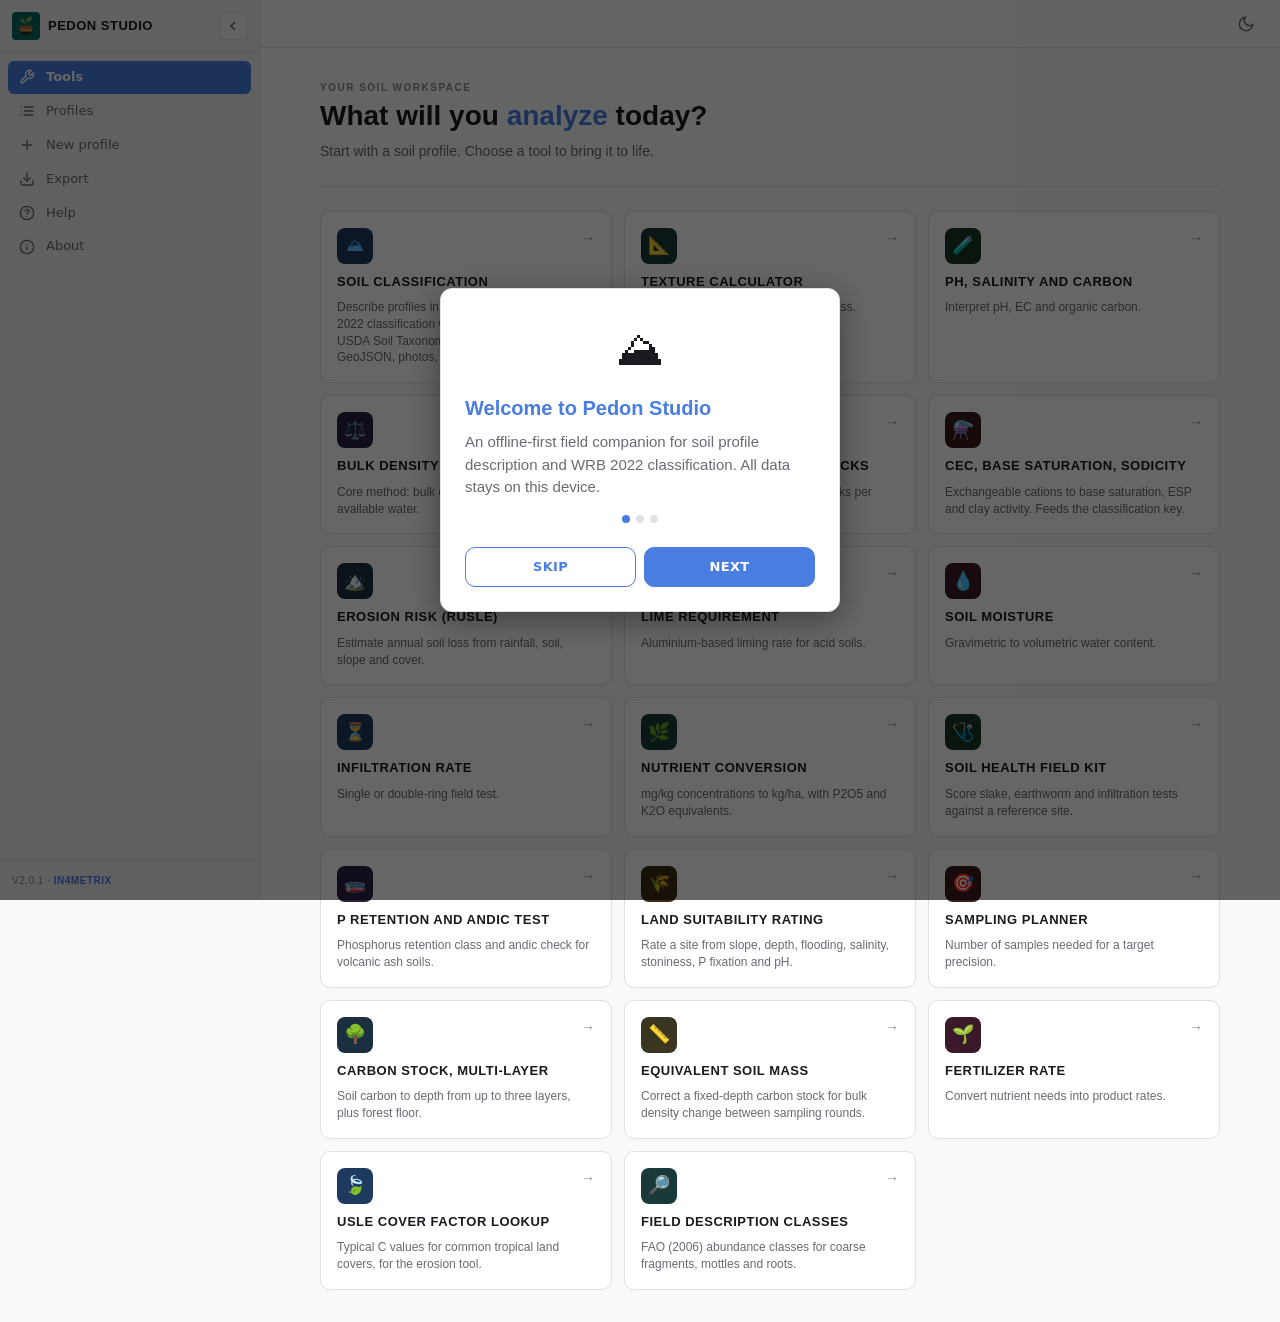
==== commit 09e5c43d: "Release 2.0.1: implement audit recommendations - Sign releases with a dedicated release key kept out" ====
--- a/app/src/main/assets/index.html
+++ b/app/src/main/assets/index.html
@@ -1,162 +1,5 @@
-<!doctype html><html lang="en"><head><meta charset="utf-8"><meta name="viewport" content="width=device-width, initial-scale=1, viewport-fit=cover"><meta name="theme-color" content="#1d7fd6"><meta name="color-scheme" content="light dark"><script>/* theme init before paint to avoid FOUC */(function(){var k='pedon_theme',v=localStorage.getItem(k),s=window.matchMedia&&window.matchMedia('(prefers-color-scheme:dark)').matches?'dark':'light';var t=v||s;if(document.documentElement)document.documentElement.setAttribute('data-theme',t)})();</script><title>Pedon Studio</title>
-<style>
-:root{--bg:#121216;--bg-2:#1a1a20;--card:#1e1e28;--card-h:#252530;--ink:#f0f0f0;--mut:#8a8a95;--mut-2:#6a6a75;--line:#2a2a35;--pri:#5b8def;--pri-h:#7ba3ff;--priT:#fff;--soft:#1e2a3a;--soft-2:#2a3a50;--ok:#4ade80;--ok-soft:#1a3525;--warn:#fbbf24;--warn-soft:#3a2e15;--danger:#f87171;--danger-soft:#3a1a1a;--shadow:0 1px 3px rgba(0,0,0,.3);--shadow-lg:0 4px 12px rgba(0,0,0,.4);--radius:10px;--radius-sm:8px;--trans:all .2s ease}
-:root[data-theme="light"]{--bg:#f8f9fa;--bg-2:#f0f1f3;--card:#ffffff;--card-h:#f5f6f8;--ink:#1a1a20;--mut:#6a6a75;--mut-2:#8a8a95;--line:#e0e0e5;--pri:#4a7de0;--pri-h:#5b8def;--priT:#fff;--soft:#e8f0fe;--soft-2:#d6e6f7;--ok:#1f8a4c;--ok-soft:#e6f5ed;--warn:#a85f00;--warn-soft:#f7e8d0;--danger:#c0392b;--danger-soft:#fae4e1;--shadow:0 1px 3px rgba(0,0,0,.06);--shadow-lg:0 4px 12px rgba(0,0,0,.08)}
-html{scroll-padding-top:env(safe-area-inset-top,0px)}*{box-sizing:border-box;margin:0;padding:0}
-html[data-theme]{transition:background-color .2s ease,color .2s ease}
-body{margin:0;background:var(--bg);color:var(--ink);font:15px/1.5 -apple-system,BlinkMacSystemFont,"Segoe UI",Roboto,sans-serif;-webkit-font-smoothing:antialiased;-moz-osx-font-smoothing:grayscale}
-
-/* HEADER */
-header{position:sticky;top:0;z-index:50;background:var(--bg);border-bottom:1px solid var(--line);display:flex;align-items:center;gap:8px;padding:0 16px;height:48px;margin-left:260px;transition:margin-left .25s ease}
-body.sidebar-collapsed header{margin-left:56px}
-header h1{font-size:13px;margin:0;font-weight:600;flex:1;letter-spacing:.5px;text-transform:uppercase;color:var(--ink)}
-.brand-header{display:none;align-items:center;gap:8px}
-body.sidebar-collapsed .brand-header{display:flex}
-.brand-sidebar{display:flex;align-items:center;gap:8px;flex:1;overflow:hidden;white-space:nowrap}
-.brand-name{font-size:13px;font-weight:600;letter-spacing:.5px;text-transform:uppercase;color:var(--ink);transition:opacity .2s ease}
-.sidebar.collapsed .brand-name{opacity:0;width:0}
-header button{background:none;border:0;color:var(--mut);font-size:18px;width:36px;height:36px;display:none;align-items:center;justify-content:center;border-radius:6px;cursor:pointer;transition:var(--trans)}
-header button:hover{background:var(--bg-2);color:var(--ink)}
-#themeToggle{display:flex!important;margin-left:auto}
-#hamburger{display:none!important}
-@media(max-width:767px){header{margin-left:0!important}#hamburger{display:flex!important}.brand-header{display:flex!important}}
-
-/* SIDEBAR - ArtCraft style */
-.sidebar{position:fixed;top:0;left:0;bottom:0;width:260px;background:var(--bg-2);border-right:1px solid var(--line);z-index:50;transition:width .25s ease;display:flex;flex-direction:column;overflow:hidden}
-.sidebar.collapsed{width:56px}
-.sidebar-header{padding:12px;border-bottom:1px solid var(--line);display:flex;align-items:center;gap:10px;min-height:48px;position:relative}
-.sidebar-header .logo-wrap{display:flex;align-items:center;justify-content:center;border-radius:6px;flex-shrink:0}
-.sidebar-header .logo-wrap img{display:block;border-radius:4px}
-.sidebar-header h2{font-size:14px;margin:0;font-weight:600;flex:1;color:var(--ink);letter-spacing:.5px;text-transform:uppercase;white-space:nowrap;overflow:hidden;transition:opacity .2s ease}
-.sidebar.collapsed .sidebar-header h2{opacity:0;width:0}
-.sidebar-toggle{background:var(--bg);border:1px solid var(--line);color:var(--mut);width:28px;height:28px;display:flex;align-items:center;justify-content:center;border-radius:6px;cursor:pointer;flex-shrink:0;transition:var(--trans)}
-.sidebar-toggle:hover{background:var(--card);color:var(--ink)}
-.sidebar-items{flex:1;padding:8px;overflow-y:auto;overflow-x:hidden}
-/* Section headers */
-.sidebar-section{font-size:10px;font-weight:600;color:var(--mut-2);text-transform:uppercase;letter-spacing:1px;padding:12px 8px 6px;white-space:nowrap;overflow:hidden;transition:opacity .2s ease}
-.sidebar.collapsed .sidebar-section{opacity:0;height:0;padding:0}
-/* Nav items */
-.sidebar-btn{display:flex;align-items:center;gap:10px;width:100%;padding:8px 10px;border:0;background:none;color:var(--mut);font:500 13px/1.3 -apple-system,system-ui,sans-serif;border-radius:6px;cursor:pointer;transition:var(--trans);margin-bottom:1px;white-space:nowrap;overflow:hidden}
-.sidebar-btn i{font-style:normal;width:18px;text-align:center;flex-shrink:0;display:flex;align-items:center;justify-content:center}
-.sidebar-btn i svg{width:16px;height:16px}
-.sidebar-btn span{transition:opacity .2s ease}
-.sidebar.collapsed .sidebar-btn span{opacity:0;width:0}
-.sidebar-btn:hover{background:var(--card);color:var(--ink)}
-.sidebar-btn.on{background:var(--pri);color:#fff;font-weight:600}
-.sidebar-footer{padding:12px;border-top:1px solid var(--line);font-size:10px;color:var(--mut-2);white-space:nowrap;overflow:hidden;transition:opacity .2s ease;letter-spacing:.5px;text-transform:uppercase}
-.sidebar.collapsed .sidebar-footer{opacity:0;height:0;padding:0}
-
-/* MAIN CONTENT */
-main{margin-left:260px;transition:margin-left .25s ease;padding:32px;display:flex;flex-direction:column;align-items:center}
-body.sidebar-collapsed main{margin-left:56px}
-main>*{max-width:900px;width:100%}
-@media(max-width:767px){main{margin-left:0!important;padding:16px}}
-
-/* SECTION HEADINGS - ArtCraft style */
-.section-label{font-size:10px;font-weight:600;color:var(--mut-2);text-transform:uppercase;letter-spacing:1.5px;margin-bottom:4px}
-.section-title{font-size:28px;font-weight:700;color:var(--ink);margin-bottom:8px;line-height:1.2}
-.section-title .accent{color:var(--pri)}
-.section-subtitle{font-size:14px;color:var(--mut);margin-bottom:24px;line-height:1.5}
-.section-divider{height:1px;background:var(--line);margin-bottom:24px}
-
-/* TOOL CARDS - ArtCraft grid */
-.tools-grid{display:grid;grid-template-columns:repeat(auto-fill,minmax(260px,1fr));gap:12px}
-.tool-card{background:var(--card);border:1px solid var(--line);border-radius:var(--radius);padding:16px;cursor:pointer;transition:var(--trans);display:flex;flex-direction:column;gap:8px;position:relative}
-.tool-card:hover{border-color:var(--pri);background:var(--card-h);transform:translateY(-1px);box-shadow:var(--shadow-lg)}
-.tool-card-header{display:flex;align-items:flex-start;justify-content:space-between}
-.tool-icon-badge{width:36px;height:36px;border-radius:8px;display:flex;align-items:center;justify-content:center;font-size:18px;flex-shrink:0}
-.tool-card-arrow{color:var(--mut-2);font-size:14px;transition:transform .2s ease}
-.tool-card:hover .tool-card-arrow{transform:translateX(3px);color:var(--pri)}
-.tool-card b{font-size:13px;font-weight:700;color:var(--ink);text-transform:uppercase;letter-spacing:.5px}
-.tool-card small{font-size:12px;color:var(--mut);line-height:1.4}
-
-/* Icon badge colors */
-.badge-blue{background:#1e3a5f;color:#5bb3ff}
-.badge-teal{background:#1a3a3a;color:#4dd0c0}
-.badge-green{background:#1a3525;color:#4ade80}
-.badge-purple{background:#2a1e3f;color:#a78bfa}
-.badge-orange{background:#3a2a15;color:#fbbf24}
-.badge-red{background:#3a1a1a;color:#f87171}
-.badge-cyan{background:#1a3040;color:#38bdf8}
-.badge-yellow{background:#3a3520;color:#fde047}
-.badge-pink{background:#3a1a2a;color:#f472b6}
-
-/* CARDS */
-.card{background:var(--card);border:1px solid var(--line);border-radius:var(--radius);margin-bottom:12px;box-shadow:var(--shadow);transition:var(--trans);padding:16px}
-.card:hover{box-shadow:var(--shadow-lg)}
-.mut,small{color:var(--mut)}small{display:block;font-size:12px;line-height:1.4}
-
-/* BAR */
-.bar{display:flex;justify-content:space-between;align-items:center;margin-bottom:16px;padding-bottom:12px;border-bottom:1px solid var(--line)}
-
-/* FORMS */
-summary{padding:14px 16px;font-weight:600;min-height:44px;cursor:pointer;list-style:none;display:flex;align-items:center;gap:8px;transition:background-color .15s ease;transition:background-color .15s ease}summary::-webkit-details-marker{display:none}summary::before{content:"▸";font-size:12px;color:var(--mut);transition:transform .2s ease}details[open]>summary::before{transform:rotate(90deg)}summary:hover{background:var(--bg-2)}details>div,details>.in{padding:0 16px 16px}
-.g{display:grid;grid-template-columns:1fr 1fr;gap:12px}.full{grid-column:1/-1}@media(max-width:420px){.g{grid-template-columns:1fr}}
-.f{display:flex;flex-direction:column;gap:4px}.f>span{font-size:11px;font-weight:600;color:var(--mut);text-transform:uppercase;letter-spacing:.5px}
-input:not([type=checkbox]),select,textarea{width:100%;min-height:40px;padding:10px 12px;border:1px solid var(--line);border-radius:var(--radius-sm);background:var(--bg-2);color:var(--ink);font:14px/1.4 inherit;transition:border-color .15s ease,box-shadow .15s ease}
-input:focus,select:focus,textarea:focus{outline:none;border-color:var(--pri);box-shadow:0 0 0 2px rgba(91,141,239,.2)}
-button{cursor:pointer;touch-action:manipulation;transition:var(--trans)}
-button:disabled{opacity:.5;cursor:not-allowed}
-:focus-visible{outline:2px solid var(--pri);outline-offset:2px}
-@media(prefers-reduced-motion:reduce){*,*::before,*::after{scroll-behavior:auto!important;transition:none!important}}
-
-/* BUTTONS */
-.btn{min-height:40px;padding:0 16px;border-radius:var(--radius-sm);border:1.5px solid var(--pri);background:var(--card);color:var(--pri);font:600 13px/1 -apple-system,system-ui,sans-serif;width:100%;margin-top:8px;letter-spacing:.3px;text-transform:uppercase}
-.btn:hover:not(:disabled){background:var(--soft);border-color:var(--pri-h)}
-.btn.p{background:var(--pri);color:#fff;border-color:var(--pri)}
-.btn.p:hover:not(:disabled){background:var(--pri-h);border-color:var(--pri-h)}
-.btn.d{border-color:var(--danger);color:var(--danger)}
-
-/* ROWS & ITEMS */
-.row{display:flex;gap:8px;align-items:center}.ck{display:flex;gap:12px;padding:10px 0;border-top:1px solid var(--line);align-items:flex-start}.ck input{width:20px;height:20px;margin-top:2px;accent-color:var(--pri);flex:none}
-.hz{border:1px solid var(--line);border-left:3px solid var(--pri);border-radius:var(--radius-sm);padding:14px;margin-top:12px;background:var(--bg-2);transition:var(--trans)}
-.hh{display:flex;align-items:center;gap:8px;margin-bottom:8px;font-weight:600;font-size:14px}.sw{width:24px;height:24px;border-radius:4px;border:1px solid var(--line);box-shadow:inset 0 1px 2px rgba(0,0,0,.06)}
-.tag{display:inline-block;background:var(--soft);color:var(--pri);border-radius:4px;padding:2px 8px;font-size:10px;font-weight:700;letter-spacing:.5px;text-transform:uppercase}
-.big{font-size:20px;font-weight:700;margin:4px 0;line-height:1.3}ul{padding-left:20px;margin:8px 0}li{margin:4px 0;line-height:1.4}.w{color:var(--warn)}
-.item{cursor:pointer;transition:var(--trans)}.item:hover{background:var(--bg-2)}.item b{font-size:14px}textarea{min-height:200px;font:13px ui-monospace,"SF Mono",SFMono-Regular,Menlo,Consolas,monospace}
-
-/* DIAG */
-.diag{border:1px solid var(--warn);border-left:3px solid var(--warn);background:var(--warn-soft);border-radius:var(--radius);padding:14px;margin:12px 0}.diag b{display:block;margin-bottom:4px;font-size:14px}.diag small{color:var(--ink)}
-
-/* NOTICE */
-#appNotice{position:fixed;left:16px;right:16px;bottom:16px;z-index:100;padding:12px 16px;border-radius:var(--radius);background:var(--ink);color:var(--bg);box-shadow:0 4px 18px rgba(0,0,0,.4);opacity:0;transform:translateY(8px);pointer-events:none;transition:opacity .2s ease,transform .2s ease;font-weight:500;font-size:13px}
-#appNotice.show{opacity:1;transform:none}
-
-/* TOOLTIP */
-.tip{position:relative;display:inline-flex;align-items:center;margin-left:4px;cursor:help;font-size:10px;color:var(--mut);width:14px;height:14px;border-radius:50%;border:1px solid var(--line);background:var(--bg-2);justify-content:center;flex-shrink:0;line-height:1}.tip:hover::after,.tip:focus::after{content:attr(data-tip);position:absolute;left:50%;transform:translateX(-50%);bottom:calc(100% + 6px);background:var(--ink);color:var(--bg);padding:6px 8px;border-radius:4px;font-size:11px;white-space:normal;z-index:10;pointer-events:none;box-shadow:var(--shadow);max-width:240px;text-align:left;line-height:1.4}
-
-/* ONBOARDING */
-#onboarding{position:fixed;inset:0;z-index:200;background:rgba(0,0,0,.6);display:flex;align-items:center;justify-content:center;padding:16px}
-#onboarding .ob-card{background:var(--card);border-radius:12px;max-width:400px;width:100%;padding:24px;box-shadow:0 8px 32px rgba(0,0,0,.4);border:1px solid var(--line)}
-#onboarding h2{margin:0 0 8px;font-size:20px;color:var(--pri)}
-#onboarding p{margin:0 0 16px;line-height:1.5;color:var(--mut)}
-#onboarding .ob-dots{display:flex;justify-content:center;gap:6px;margin-bottom:16px}
-#onboarding .ob-dots span{width:8px;height:8px;border-radius:50%;background:var(--line);transition:background .2s}
-#onboarding .ob-dots span.on{background:var(--pri)}
-#onboarding .ob-actions{display:flex;gap:8px}
-#onboarding .ob-actions button{flex:1}
-.ob-icon{font-size:48px;text-align:center;margin-bottom:8px}
-
-/* SIDEBAR OVERLAY (mobile) */
-.sidebar-backdrop{position:fixed;inset:0;background:rgba(0,0,0,.4);z-index:40;opacity:0;pointer-events:none;transition:opacity .2s ease}
-.sidebar-backdrop.open{opacity:1;pointer-events:auto}
-@media(max-width:767px){
-  .sidebar{position:fixed;z-index:95;transform:translateX(-100%);transition:transform .25s ease}
-  .sidebar.open{transform:translateX(0);box-shadow:4px 0 20px rgba(0,0,0,.3)}
-  main{margin-left:0!important;padding:16px}
-  header{margin-left:0!important}
-  #hamburger{display:flex!important}
-  .tools-grid{grid-template-columns:1fr}
-  .g{grid-template-columns:1fr}
-  .card{padding:14px}
-  input:not([type=checkbox]),select,textarea{min-height:40px;font-size:16px}
-  .btn{min-height:44px;font-size:14px}
-  summary{min-height:44px;padding:12px 14px}
-  .section-title{font-size:22px}
-}
-@media(min-width:768px){.card,details,.btn{border-radius:10px}}
-@media print{header,#hamburger,.sidebar,.sidebar-backdrop,#appNotice,.btn,#back,.logo-wrap{display:none!important}body{background:#fff;color:#000;padding-bottom:0!important}main{max-width:100%;margin-left:0!important;padding:8px;align-items:stretch}main>*{max-width:100%}}
-</style></head><body>
+<!doctype html><html lang="en"><head><meta charset="utf-8"><meta http-equiv="Content-Security-Policy" content="default-src 'self'; script-src 'self'; style-src 'self' 'unsafe-inline'; img-src 'self' data: blob:; connect-src 'self' data: blob:; font-src 'self'; media-src 'none'; object-src 'none'; frame-src 'none'; worker-src 'none'; base-uri 'none'; form-action 'none'"><meta name="viewport" content="width=device-width, initial-scale=1, viewport-fit=cover"><meta name="theme-color" content="#1d7fd6"><meta name="color-scheme" content="light dark"><script src="theme-init.js"></script><title>Pedon Studio</title>
+<link rel="stylesheet" href="app.css"></head><body>
 <header><button id="hamburger" aria-label="Open menu">☰</button><button id="back" aria-label="Back">←</button><div class="brand-header"><div class="logo-wrap"><img src="pedon_logo.png" alt="" width="28" height="28"></div><h1 id="ttl">PEDON STUDIO</h1></div><button id="themeToggle" aria-label="Toggle dark mode" title="Toggle theme"><svg width="18" height="18" viewBox="0 0 24 24" fill="none" stroke="currentColor" stroke-width="2"><path d="M21 12.79A9 9 0 1 1 11.21 3 7 7 0 0 0 21 12.79z"/></svg></button></header>
 <main id="app"></main>
 <div id="sidebarBackdrop" class="sidebar-backdrop"></div>
@@ -173,7 +16,7 @@
 <button class="sidebar-btn" data-v="help"><i><svg width="20" height="20" viewBox="0 0 24 24" fill="none" stroke="currentColor" stroke-width="2" stroke-linecap="round" stroke-linejoin="round"><circle cx="12" cy="12" r="10"/><path d="M9.09 9a3 3 0 0 1 5.83 1c0 2-3 3-3 3"/><line x1="12" y1="17" x2="12.01" y2="17"/></svg></i><span>Help</span></button>
 <button class="sidebar-btn" data-v="about"><i><svg width="20" height="20" viewBox="0 0 24 24" fill="none" stroke="currentColor" stroke-width="2" stroke-linecap="round" stroke-linejoin="round"><circle cx="12" cy="12" r="10"/><line x1="12" y1="16" x2="12" y2="12"/><line x1="12" y1="8" x2="12.01" y2="8"/></svg></i><span>About</span></button>
 </div>
-<div class="sidebar-footer">v2.0.0 · <a href="https://www.in4metrix.dev" target="_blank" rel="noopener" style="color:var(--pri);text-decoration:none;font-weight:600">in4metrix</a></div>
+<div class="sidebar-footer">v2.0.1 · <a href="https://www.in4metrix.dev" target="_blank" rel="noopener" style="color:var(--pri);text-decoration:none;font-weight:600">in4metrix</a></div>
 </aside>
 <div id="appNotice" role="status" aria-live="polite"></div>
 <div id="onboarding" style="display:none" role="dialog" aria-modal="true" aria-label="Welcome to Pedon Studio">
@@ -185,288 +28,5 @@
 <div class="ob-actions"><button class="btn" id="obSkip">Skip</button><button class="btn p" id="obNext">Next</button></div>
 </div>
 </div>
-<script src="wrb2022.js"></script><script>
-/* Theme persistence + toggle: syncs button icon, meta theme-color, localStorage */
-(function(){var K='pedon_theme',el=document.getElementById('themeToggle'),mc=document.querySelector('meta[name=theme-color]'),de=document.documentElement;function cur(){var t=de&&de.getAttribute?de.getAttribute('data-theme'):null;return t==='dark'||t==='light'?t:((window.matchMedia&&window.matchMedia('(prefers-color-scheme:dark)').matches)?'dark':'light')}function paint(){var t=cur();if(el){el.innerHTML=t==='dark'?'<svg width="18" height="18" viewBox="0 0 24 24" fill="none" stroke="currentColor" stroke-width="2"><circle cx="12" cy="12" r="5"/><line x1="12" y1="1" x2="12" y2="3"/><line x1="12" y1="21" x2="12" y2="23"/><line x1="4.22" y1="4.22" x2="5.64" y2="5.64"/><line x1="18.36" y1="18.36" x2="19.78" y2="19.78"/><line x1="1" y1="12" x2="3" y2="12"/><line x1="21" y1="12" x2="23" y2="12"/><line x1="4.22" y1="19.78" x2="5.64" y2="18.36"/><line x1="18.36" y1="5.64" x2="19.78" y2="4.22"/></svg>':'<svg width="18" height="18" viewBox="0 0 24 24" fill="none" stroke="currentColor" stroke-width="2"><path d="M21 12.79A9 9 0 1 1 11.21 3 7 7 0 0 0 21 12.79z"/></svg>';if(el.setAttribute)el.setAttribute('aria-label',t==='dark'?'Switch to light mode':'Switch to dark mode')}if(mc)mc.content=t==='dark'?'#0a1e30':'#1d7fd6'}function toggle(){var now=cur(),next=now==='dark'?'light':'dark';if(de&&de.setAttribute)de.setAttribute('data-theme',next);try{localStorage.setItem(K,next)}catch(e){}paint()}if(el&&el.addEventListener)el.addEventListener('click',toggle);paint();if(window.matchMedia)window.matchMedia('(prefers-color-scheme:dark)').addEventListener('change',function(){if(!localStorage.getItem(K)){var s=window.matchMedia('(prefers-color-scheme:dark)').matches?'dark':'light';if(de&&de.setAttribute)de.setAttribute('data-theme',s);paint()}});})();
-/* Onboarding - 3-slide first-launch modal */
-(function(){
-var KEY='pedon_onboarded';
-if(localStorage.getItem(KEY))return;
-var slides=[
-{icon:'⛰',title:'Welcome to Pedon Studio',text:'An offline-first field companion for soil profile description and WRB 2022 classification. All data stays on this device.'},
-{icon:'✎',title:'Describe a profile',text:'Tap New, record site details and horizons, tick diagnostic features, attach photos. Save results and export as PDF, CSV, GeoJSON, or JSON backup.'},
-{icon:'🧪',title:'WRB 2022 engine',text:'22 diagnostic calculators cover all 32 Reference Soil Groups. The engine evaluates qualifiers and produces final WRB names when evidence is complete. Use the Help tab anytime.'}
-];
-var idx=0,ob=document.getElementById('onboarding');if(!ob)return;
-var iconEl=document.getElementById('obIcon'),titleEl=document.getElementById('obTitle'),textEl=document.getElementById('obText'),dots=ob.querySelectorAll('.ob-dots span'),skipEl=document.getElementById('obSkip'),nextEl=document.getElementById('obNext');
-function paint(){var s=slides[idx];iconEl.textContent=s.icon;titleEl.textContent=s.title;textEl.textContent=s.text;for(var i=0;i<dots.length;i++)dots[i].classList.toggle('on',i===idx);nextEl.textContent=idx===slides.length-1?'Get started':'Next';skipEl.style.display=idx===slides.length-1?'none':''}
-function finish(){ob.style.display='none';try{localStorage.setItem(KEY,'1')}catch(e){}}
-paint();ob.style.display='flex';
-skipEl.onclick=function(){ob.style.display='none';try{localStorage.setItem(KEY,'1')}catch(e){}};
-nextEl.onclick=function(){if(idx<slides.length-1){idx++;paint()}else finish()};
-})();
-
-
-/* Sidebar toggle */
-(function(){var sb=document.getElementById('sidebar'),bd=document.getElementById('sidebarBackdrop'),tg=document.getElementById('sidebarToggle'),main=document.querySelector('main');
-function isMobile(){return window.innerWidth<768}
-function toggleSidebar(){if(!sb)return;if(isMobile()){sb.classList.toggle('open');if(bd)bd.classList.toggle('open',sb.classList.contains('open'))}else{sb.classList.toggle('collapsed');document.body.classList.toggle('sidebar-collapsed',sb.classList.contains('collapsed'))}if(tg&&sb.classList.contains('collapsed')){tg.innerHTML='<svg width="16" height="16" viewBox="0 0 24 24" fill="none" stroke="currentColor" stroke-width="2.5"><polyline points="9 18 15 12 9 6"/></svg>'}else if(tg){tg.innerHTML='<svg width="16" height="16" viewBox="0 0 24 24" fill="none" stroke="currentColor" stroke-width="2.5"><polyline points="15 18 9 12 15 6"/></svg>'}}
-window.toggleSidebar=toggleSidebar;
-function openSidebar(){if(!sb)return;if(isMobile()){sb.classList.add('open');if(bd)bd.classList.add('open')}else{sb.classList.remove('collapsed');document.body.classList.remove('sidebar-collapsed')}}
-window.openSidebar=openSidebar;
-if(tg){tg.innerHTML='<svg width="16" height="16" viewBox="0 0 24 24" fill="none" stroke="currentColor" stroke-width="2.5"><polyline points="15 18 9 12 15 6"/></svg>';if(typeof tg.addEventListener==='function')tg.addEventListener('click',toggleSidebar)}
-if(bd&&typeof bd.addEventListener==='function')bd.addEventListener('click',function(){sb.classList.remove('open');bd.classList.remove('open')})
-})();
-
-
-/* Hamburger menu */
-(function(){var hb=document.getElementById('hamburger');
-if(hb&&typeof hb.addEventListener==='function'){hb.addEventListener('click',function(){if(window.innerWidth<768)window.openSidebar();else window.toggleSidebar()})}
-})();
-
-const $=s=>document.querySelector(s),A=$('#app');
-const esc=s=>String(s??'').replace(/[&<>"]/g,c=>({'&':'&amp;','<':'&lt;','>':'&gt;','"':'&quot;'}[c]));
-const csvCell=value=>{let text=String(value??'');if(/^[\s\uFEFF]*[=+\-@]/.test(text)||/^[\t\r]/.test(text))text="'"+text;return '"'+text.replace(/"/g,'""')+'"'};
-let P=[],loadWarning=false;try{const stored=JSON.parse(localStorage.getItem('skt')||'[]');if(Array.isArray(stored))P=stored;else loadWarning=true}catch(e){loadWarning=true}
-let storageIssue=false,noticeTimer=null;
-function notify(message){const el=$('#appNotice');if(!el)return;el.textContent=message;el.classList.add('show');clearTimeout(noticeTimer);noticeTimer=setTimeout(()=>el.classList.remove('show'),5000)}
-const save=()=>{try{localStorage.setItem('skt',JSON.stringify(P));storageIssue=false;return true}catch(e){if(!storageIssue)notify('Could not save changes. Device storage may be full; export a backup and remove large photos.');storageIssue=true;return false}};
-let cur=null,view='tools',armed=null;
-const L={lf:['Mountain / steep upland','Hill','Plateau','Volcanic slope / ashfall','Floodplain / alluvial plain','Terrace','Swamp / peatland','Coastal / beach ridge','Karst / limestone'],
-pm:['Volcanic ash / tephra','Basalt / andesite','Limestone','Alluvium','Colluvium','Sandstone','Shale / mudstone','Granite / metamorphic','Peat / organic','Marine sediment'],
-dr:['Very poorly','Poorly','Imperfectly','Moderately well','Well','Excessively'],
-lu:['Primary forest','Secondary forest','Plantation / agroforestry','Garden / shifting cultivation','Grassland','Wetland / swamp','Cropland','Other'],
-tx:['Sand','Loamy sand','Sandy loam','Loam','Silt loam','Silt','Sandy clay loam','Clay loam','Silty clay loam','Sandy clay','Silty clay','Clay'],
-st:['Single grain','Massive','Granular','Subangular blocky','Angular blocky','Prismatic','Platy'],
-co:['Loose','Friable','Firm','Very firm'],mo:['None','Few','Common','Many'],ef:['None','Slight','Strong','Violent'],
-hue:['10R','2.5YR','5YR','7.5YR','10YR','2.5Y','5Y','GLEY1']};
-const num=v=>v===''||v==null||typeof v==='boolean'||(typeof v==='string'&&v.trim()==='')||!Number.isFinite(Number(v))?null:Number(v);
-// USDA texture triangle (sand, silt, clay in %)
-function tex(s,i,c){if(i+1.5*c<15)return'Sand';if(i+1.5*c>=15&&i+2*c<30)return'Loamy sand';
-if((c>=7&&c<20&&s>52&&i+2*c>=30)||(c<7&&i<50&&i+2*c>=30))return'Sandy loam';
-if(c>=7&&c<27&&i>=28&&i<50&&s<=52)return'Loam';if((i>=50&&c>=12&&c<27)||(i>=50&&i<80&&c<12))return'Silt loam';
-if(i>=80&&c<12)return'Silt';if(c>=20&&c<35&&i<28&&s>45)return'Sandy clay loam';
-if(c>=27&&c<40&&s>20&&s<=45)return'Clay loam';if(c>=27&&c<40&&s<=20)return'Silty clay loam';
-if(c>=35&&s>45)return'Sandy clay';if(c>=40&&i>=40)return'Silty clay';if(c>=40&&s<=45&&i<40)return'Clay';return'Loam'}
-const hz=(d='',t='',b='')=>({d,t,b,hue:'',v:'',c:'',tx:'',st:'',co:'',mo:'',ef:'',ph:'',sa:'',si:'',cl:'',cf:'',feRes:'',lab:{}});const addHorizon=p=>{const last=p.h[p.h.length-1],top=last?num(last.b):null,h=hz('',top===null?'':top,'');p.h.push(h);return h};
-const localDate=()=>{const d=new Date(),z=n=>String(n).padStart(2,'0');return d.getFullYear()+'-'+z(d.getMonth()+1)+'-'+z(d.getDate())};
-function nextProfileId(){const ids=(Array.isArray(P)?P:[]).map(p=>String(p&&p.id||''));const max=ids.reduce((m,id)=>{const q=/^SK-(\d+)$/.exec(id);return q?Math.max(m,+q[1]):m},0);let n=1;try{n=Number.parseInt(localStorage.getItem('skt_next_id')||'1',10)}catch(e){}if(!Number.isFinite(n)||n<1)n=1;n=Math.max(n,max+1);while(ids.includes('SK-'+String(n).padStart(3,'0')))n++;const id='SK-'+String(n).padStart(3,'0');try{localStorage.setItem('skt_next_id',String(n+1))}catch(e){}return id}
-const newP=()=>({uid:Date.now().toString(36)+Math.random().toString(36).slice(2,6),upd:Date.now(),evidenceVersion:2,photos:[],id:nextProfileId(),date:localDate(),obs:'',lat:'',lon:'',acc:'',elev:'',lf:'',slope:'',pm:'',dr:'',lu:'',note:'',act:'',bs:'',h:[hz()],m:{}});
-const HA={'10R':15,'2.5YR':22,'5YR':30,'7.5YR':38,'10YR':46,'2.5Y':54,'5Y':62,GLEY1:150};
-const col=h=>h.hue&&h.v!==''&&h.c!==''?`hsl(${HA[h.hue]||46},${Math.min(80,8+h.c*9)}%,${Math.round(h.v*10+4)}%)`:'#e5e7eb';
-
-// WRB 2022 classification: 32-RSG key order with qualifier evaluation
-function classify(p){
- const H=p.h.map(x=>({...x,t:num(x.t),b:num(x.b)})),m=p.m||{},why=[],warn=[],present=k=>m[k]==='present'||m[k]===true;
- const org=H.filter(x=>/^[OH]/i.test(x.d)&&x.t!==null&&x.b!==null).reduce((a,x)=>a+Math.max(0,x.b-x.t),0);
- const rk=H.find(x=>/^R/i.test(x.d)&&x.t!==null),rock=rk?rk.t:null;
- const min=H.filter(x=>!/^[OHR]/i.test(x.d)),bottoms=H.map(x=>x.b).filter(x=>x!==null),depth=bottoms.length?Math.max(...bottoms):null;
- const gl=present('gley')||H.some(x=>x.t!==null&&x.t<50&&(x.hue==='GLEY1'||/g/.test(x.d)));
- const ca=min.slice(1).some(x=>x.ef==='Strong'||x.ef==='Violent');
- const sandy=min.length>0&&depth!==null&&depth>=100&&min.every(x=>x.tx==='Sand'||x.tx==='Loamy sand');
- const phs=min.slice(1).map(x=>num(x.ph)).filter(v=>v!=null);
- const low=p.bs==='Low'?true:p.bs==='High'?false:(p.bs==='Auto'&&phs.length>0?phs.reduce((a,b)=>a+b)/phs.length<5.5:null);
- let r,u,y;
- if(org>=40){r='Histosol';u='Histosols';y=`Organic horizons total ${org} cm (≥40 cm)`}
- else if(rock!=null&&rock<=25){r='Leptosol';u='Entisols / Inceptisols (lithic)';y=`Continuous rock at ${rock} cm (≤25 cm)`}
- else if(present('vertic')){r='Vertisol';u='Vertisols';y='Cracks / slickensides with high clay'}
- else if(present('salic')){r='Solonchak';u='Aridisols (Salids)';y='Salt accumulation (high EC)'}
- else if(gl){r='Gleysol';u='Aquic suborders (Aquepts, Aquents, Aquults)';y='Reducing (gleyic) conditions within 50 cm'}
- else if(present('andic')){r='Andosol';u='Andisols';y='Andic properties: volcanic ash, smeary, NaF pH > 9.5'}
- else if(present('podzol')){r='Podzol';u='Spodosols';y='Albic E horizon over spodic accumulation'}
- else if(present('plinth')){r='Plinthosol';u='Oxisols / Ultisols (plinthic)';y='Plinthite or ironstone present'}
- else if(present('ferr')){r='Ferralsol';u='Oxisols';y='Deep, uniform, very low-activity clayey subsoil'}
- else if(ca){r='Calcisol';u='Aridisols / Mollisols / Alfisols (calcic)';y='Secondary carbonates in subsoil'}
- else if(present('argic')){const la=p.act==='Low'?true:p.act==='High'?false:null;if(la===null||low===null){r='Argic candidate (RSG unresolved)';u='Unresolved';y='Argic feature selected, but clay activity and base status are unknown; assess required laboratory evidence.'}else{r=la?(low?'Acrisol':'Lixisol'):(low?'Alisol':'Luvisol');u=/Acr|Ali/.test(r)?'Ultisols':'Alfisols';y=`Clay accumulation (argic) with ${la?'low':'high'}-activity clays and ${low?'low':'high'} base status`}}
- else if(present('cambic')){r='Cambisol';u='Inceptisols';y='Weakly developed B (cambic): structure/colour change, no clay accumulation'}
- else if(sandy){r='Arenosol';u='Entisols (Psamments)';y='Sand / loamy sand to ≥100 cm'}
- else if(present('fluvic')){r='Fluvisol';u='Entisols (Fluvents)';y='Stratified fluvial material'}
- else{r='Regosol';u='Entisols (Orthents)';y='No diagnostic horizon: weak profile development'}
- why.push(y);
- const q=/Histosol|Leptosol|Cambisol|Fluvisol|Arenosol|Regosol|Gleysol/.test(r)?(low===true?'Dystric':low===false?'Eutric':''):'';
- const name=(gl&&r!=='Gleysol'?'Gleyic ':'')+(q?q+' ':'')+r;
- if(gl&&r!=='Gleysol')why.push('Gleyic conditions noted as a qualifier');
- if(depth===null)warn.push('Horizon bottom depths are unrecorded; profile depth is unknown.');else if(depth<100&&rock==null)warn.push('Profile described to '+depth+' cm. Keys assume ≥100 cm or rock; dig deeper or auger.');
- if(present('argic')&&p.bs==='Auto'&&!phs.length)warn.push('Enter subsoil pH or set base status to refine the candidate Acrisol/Lixisol/Alisol/Luvisol split.');
- const cl=min.map(x=>num(x.cl));for(let i=1;i<cl.length;i++)if(cl[i]!=null&&cl[i-1]!=null&&cl[i]-cl[i-1]>=8&&m.argic!=='present'&&m.argic!=='absent'){ warn.push(`Clay rises ${cl[i]-cl[i-1]}% between horizons ${i} and ${i+1}: check for an argic horizon.`);break}
- if(!min.length)warn.push('Add at least one mineral horizon.');
- return{name,r,u,why,warn}}
-
-const I=(l,g,k,v,t='text',x='')=>`<label class="f"><span>${l}</span><input data-g="${g}" data-k="${k}" type="${t}" value="${esc(v)}" ${x}></label>`;
-const N=(l,g,k,v,x='')=>I(l,g,k,v,'number',`${x}${/\bstep=/.test(x)?'':' step="any"'} inputmode="decimal"`);
-const S=(l,g,k,a,v)=>`<label class="f"><span>${l}</span><select data-g="${g}" data-k="${k}"><option value=""${v===''||v==null?' selected':''}>Not recorded / unknown</option>${a.map(o=>`<option value="${esc(o)}"${o==v?' selected':''}>${esc(o)}</option>`).join('')}</select></label>`;
-const C=(k,v,t,h)=>`<label class="f full"><span><b>${t}</b><small>${h}</small></span><select data-g="m" data-k="${k}"><option value=""${v===''||v==null?' selected':''}>Not assessed / unknown</option><option value="present"${v==='present'||v===true?' selected':''}>Observed present</option><option value="absent"${v==='absent'?' selected':''}>Assessed absent</option></select></label>`;
-const hzH=(x,i)=>`<div class="hz"><div class="hh"><span class="sw" id="sw${i}" style="background:${col(x)}"></span>Horizon ${i+1}<span style="flex:1"></span><button class="btn d" style="width:auto;margin:0;min-height:36px;padding:0 12px" data-rh="${i}">Remove</button></div><div class="g">
-${I('Designation (O, A, E, Bw, Bt, Bg, C, R)',i,'d',x.d)}${S('Moist colour hue',i,'hue',L.hue,x.hue)}
-${N('Top (cm)',i,'t',x.t)}${N('Bottom (cm)',i,'b',x.b)}${N('Munsell value (2–8)',i,'v',x.v,'min=1 max=9')}${N('Munsell chroma (1–8)',i,'c',x.c,'min=0 max=12')}
-${N('Sand % (fine earth)',i,'sa',x.sa,'min=0 max=100')}${N('Silt % (fine earth)',i,'si',x.si,'min=0 max=100')}${N('Clay % (fine earth)',i,'cl',x.cl,'min=0 max=100')}${N('Coarse fragments (% whole-soil volume)',i,'cf',x.cf,'min=0 max=100')}${N('Fine earth + dead plant residues (% whole-soil volume)',i,'feRes',x.feRes,'min=0 max=100')}${S('Texture (USDA auto if % entered)',i,'tx',L.tx,x.tx)}
-${S('Structure',i,'st',L.st,x.st)}${S('Consistence (moist)',i,'co',L.co,x.co)}${S('Mottles',i,'mo',L.mo,x.mo)}${S('Effervescence (HCl)',i,'ef',L.ef,x.ef)}${N('pH (field or lab)',i,'ph',x.ph,'min=0 max=14 step=0.1')}</div><details><summary>Laboratory results · horizon ${i+1}</summary><div class='in g'><small class='full'>Leave unmeasured values blank. Use the method shown in each label; do not treat blank results as zero or as an absent diagnostic feature. Solonchak salic checks require horizon ECe at 25 °C, saturation-extract pH when applicable, sample date, and salinity method/report reference.</small>${N('Soil organic carbon (%)',i,'lab.soc',x.lab?.soc,'min=0 max=100')}${N('CEC (NH4OAc, pH 7; cmolc/kg)',i,'lab.cec7',x.lab?.cec7,'min=0')}${N('Base saturation (NH4OAc, %)',i,'lab.bs',x.lab?.bs,'min=0 max=100')}${N('ECEC (cmolc/kg)',i,'lab.ecec',x.lab?.ecec,'min=0')}${N('Exchangeable Al (cmolc/kg)',i,'lab.exal',x.lab?.exal,'min=0')}${N('ESP (%)',i,'lab.esp',x.lab?.esp,'min=0 max=100')}${N('ECe (saturation extract at 25 °C; dS/m)',i,'lab.ec',x.lab?.ec,'min=0')}${N('pHwater of saturation extract',i,'lab.phSat',x.lab?.phSat,'min=0 max=14')}${I('Laboratory sample date',i,'lab.sampleDate',x.lab?.sampleDate,'date')}${N('CaCO3 equivalent (%)',i,'lab.caco3',x.lab?.caco3,'min=0 max=100')}${N('Gypsum (%)',i,'lab.gypsum',x.lab?.gypsum,'min=0 max=100')}${N('Bulk density (g/cm³)',i,'lab.bd',x.lab?.bd,'min=0 max=3')}${N('Oxalate Fe (%)',i,'lab.feo',x.lab?.feo,'min=0')}${N('Oxalate Al (%)',i,'lab.alo',x.lab?.alo,'min=0')}${N('Oxalate Si (%)',i,'lab.sio',x.lab?.sio,'min=0')}${N('Dithionite Fe (%)',i,'lab.fed',x.lab?.fed,'min=0')}${N('Dithionite Al (%)',i,'lab.ald',x.lab?.ald,'min=0')}${N('Phosphate retention (%)',i,'lab.pret',x.lab?.pret,'min=0 max=100')}${N('Sulfide sulfur (%)',i,'lab.sulfS',x.lab?.sulfS,'min=0 max=100')}${I('Mineralogy / method note',i,'lab.mineralogy',x.lab?.mineralogy)}${I('Lab method / report reference',i,'lab.method',x.lab?.method)}${I('Salinity method / report reference (saturation-extract ECe at 25 °C)',i,'lab.salinityMethod',x.lab?.salinityMethod)}</div></details><button class='btn' data-ft='${i}' type='button'>Texture by feel</button><div id='ft${i}'></div></div>`;
-
-function res(){const el=$('#res');if(!el)return;const p=P[cur],r=classify(p),w=WRB2022.determine(p);p.rsg=r.name;p.us=r.u;const facts=p.wrbEvidence&&p.wrbEvidence.keyFacts||{},ar=w.calculators&&w.calculators.arenosol,lp=w.calculators&&w.calculators.leptosol,sc=w.calculators&&w.calculators.solonchak,ag=w.calculators&&w.calculators.argic,cb=w.calculators&&w.calculators.cambic,vr=w.calculators&&w.calculators.vertic,nt=w.calculators&&w.calculators.nitic,fr=w.calculators&&w.calculators.ferralic,an=w.calculators&&w.calculators.andic,hs=w.calculators&&w.calculators.histic,cg=w.calculators&&w.calculators.calcicGypsic,mu=w.calculators&&w.calculators.mollicUmbricChernic,gl=w.calculators&&w.calculators.gleyic,na=w.calculators&&w.calculators.natric,sp=w.calculators&&w.calculators.spodic,st=w.calculators&&w.calculators.stagnic,fl=w.calculators&&w.calculators.fluvic,du=w.calculators&&w.calculators.duric,pt=w.calculators&&w.calculators.plinthic,at=w.calculators&&w.calculators.anthropogenic,showAr=!!ar&&((w.firstUnresolved&&w.firstUnresolved.name==='Arenosols')||(w.firstLevel&&w.firstLevel.code==='AR')),showLp=!!lp&&((w.firstUnresolved&&w.firstUnresolved.name==='Leptosols')||(w.firstLevel&&w.firstLevel.code==='LP')),showSc=!!sc&&((w.firstUnresolved&&w.firstUnresolved.name==='Solonchaks')||(w.firstLevel&&w.firstLevel.code==='SC')),showAg=!!ag&&((w.firstUnresolved&&['Retisols','Acrisols','Lixisols','Alisols','Luvisols'].includes(w.firstUnresolved.name))||(w.firstLevel&&['RT','AC','LX','AL','LV'].includes(w.firstLevel.code))),showCb=!!cb&&((w.firstUnresolved&&w.firstUnresolved.name==='Cambisols')||(w.firstLevel&&w.firstLevel.code==='CM')),showVr=!!vr&&((w.firstUnresolved&&['Vertisols','Nitisols','Cambisols'].includes(w.firstUnresolved.name))||(w.firstLevel&&['VR','NT','CM'].includes(w.firstLevel.code))),showNt=!!nt&&((w.firstUnresolved&&w.firstUnresolved.name==='Nitisols')||(w.firstLevel&&w.firstLevel.code==='NT')),showFr=!!fr&&((w.firstUnresolved&&w.firstUnresolved.name==='Ferralsols')||(w.firstLevel&&w.firstLevel.code==='FR')),showAn=!!an&&((w.firstUnresolved&&w.firstUnresolved.name==='Andosols')||(w.firstLevel&&w.firstLevel.code==='AN')),showHs=!!hs&&((w.firstUnresolved&&w.firstUnresolved.name==='Histosols')||(w.firstLevel&&w.firstLevel.code==='HS')),showCg=!!cg&&((w.firstUnresolved&&['Calcisols','Gypsisols'].includes(w.firstUnresolved.name))||(w.firstLevel&&['CL','GY'].includes(w.firstLevel.code))),showMu=!!mu&&((w.firstUnresolved&&['Chernozems','Kastanozems','Phaeozems','Umbrisols'].includes(w.firstUnresolved.name))||(w.firstLevel&&['CH','KS','PH','UM'].includes(w.firstLevel.code))),showGl=!!gl&&((w.firstUnresolved&&w.firstUnresolved.name==='Gleysols')||(w.firstLevel&&w.firstLevel.code==='GL')),showNa=!!na&&((w.firstUnresolved&&w.firstUnresolved.name==='Solonetzes')||(w.firstLevel&&w.firstLevel.code==='SN')),showSp=!!sp&&((w.firstUnresolved&&w.firstUnresolved.name==='Podzols')||(w.firstLevel&&w.firstLevel.code==='PZ')),showSt=!!st&&((w.firstUnresolved&&['Stagnosols','Planosols'].includes(w.firstUnresolved.name))||(w.firstLevel&&['ST','PL'].includes(w.firstLevel.code))),showFl=!!fl&&((w.firstUnresolved&&w.firstUnresolved.name==='Fluvisols')||(w.firstLevel&&w.firstLevel.code==='FL')),showDu=!!du&&((w.firstUnresolved&&w.firstUnresolved.name==='Durisols')||(w.firstLevel&&w.firstLevel.code==='DU')),showPt=!!pt&&((w.firstUnresolved&&w.firstUnresolved.name==='Plinthosols')||(w.firstLevel&&w.firstLevel.code==='PT')),showAt=!!at&&((w.firstUnresolved&&w.firstUnresolved.name==='Anthrosols')||(w.firstLevel&&w.firstLevel.code==='AT'));const arSummary=showAr?`<div class="card"><b>Partial measured Arenosol key calculator</b><small>${ar.metrics.complete?`Measured interval ${(ar.metrics.targetDepthCm-ar.metrics.mineralSurfaceCm).toFixed(1)} cm from mineral-soil surface. Weighted WRB texture: ${esc(ar.metrics.weightedTextureClass||'unknown')}; finer-texture layers: ${ar.metrics.finerTextureThicknessCm===null?'unknown':ar.metrics.finerTextureThicknessCm.toFixed(1)+' cm'}; layers with ≥40% whole-soil coarse fragments: ${ar.metrics.coarseFragmentLayerThicknessCm===null?'unknown':ar.metrics.coarseFragmentLayerThicknessCm.toFixed(1)+' cm'}.`:`Not calculable: ${esc(ar.metrics.reason||'required horizon data are missing')}. Record complete depths, fine-earth sand/silt/clay and whole-soil coarse-fragment volume.`}</small><ul>${Object.entries(ar.facts).map(([id,f])=>`<li><b>${esc(WRB2022.FACTS[id]?.label||id)} · ${f.status==='pass'?'met':f.status==='fail'?'not met':'unknown'}</b><small>${esc(f.evidenceNote)}</small></li>`).join('')}</ul><small>Calculated diagnostic evidence. Complete WRB 2022 determination including all qualifiers and final name is automated.</small></div>`:'',lpSummary=showLp?`<div class="card"><b>Partial measured Leptosol key calculator</b><small>R-horizon top: ${lp.metrics.rockTopCm===null?'not recorded':lp.metrics.rockTopCm.toFixed(1)+' cm'}; fine-earth/dead-residue assessment interval: ${lp.metrics.fineTargetDepthCm===null?'unknown':lp.metrics.fineTargetDepthCm.toFixed(1)+' cm'}; weighted average: ${lp.metrics.fineEarthPlusResiduesAveragePct===null?'unknown':lp.metrics.fineEarthPlusResiduesAveragePct.toFixed(1)+'% by whole-soil volume'}. Enter the volume percentage of fine earth plus dead plant residues in every horizon; a separate exclusion-horizon assessment is still required.</small><ul>${Object.entries(lp.facts).map(([id,f])=>`<li><b>${esc(WRB2022.FACTS[id]?.label||id)} · ${f.status==='pass'?'met':f.status==='fail'?'not met':'unknown'}</b><small>${esc(f.evidenceNote)}</small></li>`).join('')}</ul><small>Calculated diagnostic evidence. Complete WRB 2022 determination including all qualifiers and final name is automated.</small></div>`:'';const scSummary=showSc?`<div class="card"><b>Partial measured Solonchak salic-horizon calculator</b><small>Assessment depth: ${sc.metrics.targetDepthCm===null?'unknown':sc.metrics.targetDepthCm.toFixed(1)+' cm'}; profile coverage to that depth: ${sc.metrics.completeToTarget?'complete':'incomplete'}; qualifying salic top: ${sc.metrics.salicHorizonTopCm===null?'not established':sc.metrics.salicHorizonTopCm.toFixed(1)+' cm'}; contiguous qualifying thickness: ${sc.metrics.qualifyingThicknessCm===null?'not established':sc.metrics.qualifyingThicknessCm.toFixed(1)+' cm'}. Enter saturation-extract ECe at 25 °C by horizon; record pHwater when testing the ECe ≥8 branch, plus each lab sample date and method/report reference. For a negative, document seasonal representativeness; one low sampling round remains unknown.</small><ul>${Object.entries(sc.facts).map(([id,f])=>`<li><b>${esc(WRB2022.FACTS[id]?.label||id)} · ${f.status==='pass'?'met':f.status==='fail'?'not met':'unknown'}</b><small>${esc(f.evidenceNote)}</small></li>`).join('')}</ul><small>All key conditions, qualifier rules, and name construction are automated by the WRB 2022 engine.</small></div>`:'';const agSummary=showAg?`<div class="card"><b>Partial measured argic-horizon calculator</b><small>Best candidate: ${ag.metrics.bestArgicHorizon||'none'}; clay increase: ${ag.metrics.bestClayIncrease===null?'unknown':ag.metrics.bestClayIncrease.toFixed(1)+'%'}; multiplication factor: ${ag.metrics.bestMultiplicationFactor===null?'unknown':ag.metrics.bestMultiplicationFactor.toFixed(2)+'×'}; thickness: ${ag.metrics.bestThickness===null?'unknown':ag.metrics.bestThickness.toFixed(1)+' cm'}; illuviation evidence: ${ag.metrics.hasIlluviationEvidence?'yes (proxy)':'not documented'}. Enter clay content by horizon; the calculator checks for ≥3% absolute increase or ≥1.2× multiplication from eluvial to illuvial horizon, plus ≥15 cm thickness and ≥8% minimum clay. Illuviation evidence requires explicit clay cutan documentation; structure/consistency are proxies.</small><ul>${Object.entries(ag.facts).map(([id,f])=>`<li><b>${esc(WRB2022.FACTS[id]?.label||id)} · ${f.status==='pass'?'met':f.status==='fail'?'not met':'unknown'}</b><small>${esc(f.evidenceNote)}</small></li>`).join('')}</ul><small>All RSG-specific criteria, qualifier rules, and name construction are automated by the WRB 2022 engine.</small></div>`:'';const cbSummary=showCb?`<div class="card"><b>Partial measured cambic-horizon calculator</b><small>Best candidate: ${cb.metrics.bestCambicHorizon||'none'}; texture finer than sandy loam: ${cb.facts.cb_texture?.status==='pass'?'yes':cb.facts.cb_texture?.status==='fail'?'no':'unknown'}; structure development: ${cb.metrics.hasStructure?'yes':'not documented'}; clay illuviation evidence: ${cb.metrics.hasClayIlluviation?'yes (argic pattern detected)':'not detected'}; thickness: ${cb.facts.cb_thickness?.status==='pass'?'qualifying':'unknown or insufficient'}. Enter sand/silt/clay by horizon and structure type; the calculator checks for texture finer than sandy loam, structure development (not massive or single grain), no clay increase ≥3% or ≥1.2× from overlying horizon, and minimum thickness.</small><ul>${Object.entries(cb.facts).map(([id,f])=>`<li><b>${esc(WRB2022.FACTS[id]?.label||id)} · ${f.status==='pass'?'met':f.status==='fail'?'not met':'unknown'}</b><small>${esc(f.evidenceNote)}</small></li>`).join('')}</ul><small>This calculator evaluates diagnostic criteria for Cambisol. All qualifier rules and name construction are automated by the WRB 2022 engine.</small></div>`:'';const vrSummary=showVr?`<div class="card"><b>Partial measured vertic-horizon calculator</b><small>Best candidate: ${vr.metrics.bestVerticHorizon||'none'}; vertic horizon top: ${vr.metrics.verticHorizonTopCm===null?'not established':vr.metrics.verticHorizonTopCm.toFixed(1)+' cm'}; thickness: ${vr.metrics.verticHorizonThicknessCm===null?'unknown':vr.metrics.verticHorizonThicknessCm.toFixed(1)+' cm'}; ≥30% clay throughout above: ${vr.metrics.allClayAbove30?'yes':'no or unknown'}; slickensides: ${vr.metrics.hasSlickensides?'yes':'no'}; wedge-shaped peds: ${vr.metrics.hasWedgePeds?'yes':'no'}; cracks: ${vr.metrics.hasCracks?'yes':'no'}. Enter clay content by horizon and record structure observations including slickensides, wedge-shaped aggregates, and shrink-swell cracks.</small><ul>${Object.entries(vr.facts).map(([id,f])=>`<li><b>${esc(WRB2022.FACTS[id]?.label||id)} · ${f.status==='pass'?'met':f.status==='fail'?'not met':'unknown'}</b><small>${esc(f.evidenceNote)}</small></li>`).join('')}</ul><small>This calculator evaluates key diagnostic criteria for Vertisols. Complete qualifier evaluation and name construction are automated by the WRB 2022 engine.</small></div>`:'';const ntSummary=showNt?`<div class="card"><b>Partial measured nitic-horizon calculator</b><small>Best candidate: ${nt.metrics.bestNiticHorizon||'none'}; nitic horizon top: ${nt.metrics.niticHorizonTopCm===null?'not established':nt.metrics.niticHorizonTopCm.toFixed(1)+' cm'}; thickness: ${nt.metrics.niticHorizonThicknessCm===null?'unknown':nt.metrics.niticHorizonThicknessCm.toFixed(1)+' cm'}; clay: ${nt.metrics.niticClayPct===null?'unknown':nt.metrics.niticClayPct+'%'}; shiny ped faces: ${nt.metrics.hasShinyPeds?'yes':'no'}; polyhedral structure: ${nt.metrics.hasPolyhedralStructure?'yes':'no'}; gradual transitions: ${nt.metrics.hasGradualTransitions?'yes':'no or unknown'}; clay above weighted avg: ${nt.metrics.clayAboveWeightedAvgPct===null?'unknown':nt.metrics.clayAboveWeightedAvgPct.toFixed(1)+'%'}. Enter clay content, structure observations (polyhedral/nutty, shiny ped faces), and iron extraction data (oxalate/DCB) if available.</small><ul>${Object.entries(nt.facts).map(([id,f])=>`<li><b>${esc(WRB2022.FACTS[id]?.label||id)} · ${f.status==='pass'?'met':f.status==='fail'?'not met':'unknown'}</b><small>${esc(f.evidenceNote)}</small></li>`).join('')}</ul><small>This calculator evaluates key diagnostic criteria for Nitisols. Complete qualifier evaluation and name construction are automated by the WRB 2022 engine.</small></div>`:'';const frSummary=showFr?`<div class="card"><b>Partial measured ferralic-horizon calculator</b><small>Best candidate: ${fr.metrics.bestFerralicHorizon||'none'}; ferralic horizon top: ${fr.metrics.ferralicHorizonTopCm===null?'not established':fr.metrics.ferralicHorizonTopCm.toFixed(1)+' cm'}; thickness: ${fr.metrics.ferralicHorizonThicknessCm===null?'unknown':fr.metrics.ferralicHorizonThicknessCm.toFixed(1)+' cm'}; clay: ${fr.metrics.ferralicClayPct===null?'unknown':fr.metrics.ferralicClayPct+'%'}; low CEC (≤16): ${fr.metrics.hasLowCEC?'yes':'no or unknown'}; argic horizon: ${fr.metrics.hasArgicHorizon?'present':'absent'}. Enter clay content, CEC of clay fraction (cmol(+)/kg clay), and structure type. If argic horizon present, record water-dispersible clay (%) or geric properties.</small><ul>${Object.entries(fr.facts).map(([id,f])=>`<li><b>${esc(WRB2022.FACTS[id]?.label||id)} · ${f.status==='pass'?'met':f.status==='fail'?'not met':'unknown'}</b><small>${esc(f.evidenceNote)}</small></li>`).join('')}</ul><small>This calculator evaluates key diagnostic criteria for Ferralsols. Complete qualifier evaluation and name construction are automated by the WRB 2022 engine.</small></div>`:'';
-const anSummary=showAn?`<div class="card"><b>Partial measured andic/vitric properties calculator</b><small>Andic/vitric layers thickness: ${an.metrics.andicLayerThicknessCm===null?'not established':an.metrics.andicLayerThicknessCm.toFixed(1)+' cm'}; top: ${an.metrics.andicLayerTopCm===null?'unknown':an.metrics.andicLayerTopCm.toFixed(1)+' cm'}; andic properties: ${an.metrics.hasAndicProperties?'yes':'no'}; vitric properties: ${an.metrics.hasVitricProperties?'yes':'no'}; excluding horizon: ${an.metrics.hasExcludingHorizon?'present':'absent'}; limiting layer: ${an.metrics.limitingLayerDepthCm===null?'not found':an.metrics.limitingLayerDepthCm.toFixed(1)+' cm'}. Enter andic/vitric property indicators, bulk density, Al+1/2Fe (oxalate extract), and volcanic glass content if available.</small><ul>${Object.entries(an.facts).map(([id,f])=>`<li><b>${esc(WRB2022.FACTS[id]?.label||id)} · ${f.status==='pass'?'met':f.status==='fail'?'not met':'unknown'}</b><small>${esc(f.evidenceNote)}</small></li>`).join('')}</ul><small>This calculator evaluates key diagnostic criteria for Andosols. Complete qualifier evaluation and name construction are automated by the WRB 2022 engine.</small></div>`:'';
-const hsSummary=showHs?`<div class="card"><b>Partial measured histic horizon calculator</b><small>Organic layer thickness: ${hs.metrics.organicLayerThicknessCm===null?'not established':hs.metrics.organicLayerThicknessCm.toFixed(1)+' cm'}; top: ${hs.metrics.organicLayerTopCm===null?'unknown':hs.metrics.organicLayerTopCm.toFixed(1)+' cm'}; moss fibres: ${hs.metrics.mossFibrePercentage===null?'not recorded':hs.metrics.mossFibrePercentage+'%'}; limiting layer below: ${hs.metrics.hasLimitingLayerBelow?hs.metrics.limitingLayerType||'yes':'no'}; organic-filled coarse fragments: ${hs.metrics.hasOrganicFilledCoarseFragments?'yes':'no'}. Record organic carbon content (%), moss fibre percentage, and limiting layer type below organic material.</small><ul>${Object.entries(hs.facts).map(([id,f])=>`<li><b>${esc(WRB2022.FACTS[id]?.label||id)} · ${f.status==='pass'?'met':f.status==='fail'?'not met':'unknown'}</b><small>${esc(f.evidenceNote)}</small></li>`).join('')}</ul><small>This calculator evaluates key diagnostic criteria for Histosols. Complete qualifier evaluation and name construction are automated by the WRB 2022 engine.</small></div>`:'';
-const cgSummary=showCg?`<div class="card"><b>Partial measured calcic/gypsic horizon calculator</b><small>Calcic horizon: ${cg.metrics.hasCalcicHorizon?'present at '+cg.metrics.calcicHorizonTopCm.toFixed(1)+' cm, '+cg.metrics.calcicHorizonThicknessCm.toFixed(1)+' cm thick':'not found'}; gypsic horizon: ${cg.metrics.hasGypsicHorizon?'present at '+cg.metrics.gypsicHorizonTopCm.toFixed(1)+' cm, '+cg.metrics.gypsicHorizonThicknessCm.toFixed(1)+' cm thick':'not found'}; argic horizon: ${cg.metrics.hasArgicHorizon?cg.metrics.argicHorizonDesignation:'absent'}. Enter CaCO3 content (%) and gypsum content (%) by horizon.</small><ul>${Object.entries(cg.facts).map(([id,f])=>`<li><b>${esc(WRB2022.FACTS[id]?.label||id)} · ${f.status==='pass'?'met':f.status==='fail'?'not met':'unknown'}</b><small>${esc(f.evidenceNote)}</small></li>`).join('')}</ul><small>This calculator evaluates diagnostic criteria for Calcisols/Gypsisols. All qualifier rules and name construction are automated by the WRB 2022 engine.</small></div>`:'';
-const muSummary=showMu?`<div class="card"><b>Partial measured mollic/umbric/chernic horizon calculator</b><small>Mollic: ${mu.metrics.hasMollicHorizon?'at '+mu.metrics.mollicHorizonTopCm.toFixed(1)+' cm, '+mu.metrics.mollicHorizonThicknessCm.toFixed(1)+' cm thick':'not found'}; Umbric: ${mu.metrics.hasUmbricHorizon?'at '+mu.metrics.umbricHorizonTopCm.toFixed(1)+' cm, '+mu.metrics.umbricHorizonThicknessCm.toFixed(1)+' cm thick':'not found'}; Chernic: ${mu.metrics.hasChernicHorizon?'at '+mu.metrics.chernicHorizonTopCm.toFixed(1)+' cm, '+mu.metrics.chernicHorizonThicknessCm.toFixed(1)+' cm thick':'not found'}; Base saturation avg: ${mu.metrics.baseSaturationAvg===null?'not recorded':mu.metrics.baseSaturationAvg.toFixed(1)+'%'}; Carbonate below: ${mu.metrics.hasCarbonateBelow?'yes':'no or unknown'}. Record Munsell color (value/chroma), organic carbon (%), base saturation (%), and horizon designation.</small><ul>${Object.entries(mu.facts).map(([id,f])=>`<li><b>${esc(WRB2022.FACTS[id]?.label||id)} · ${f.status==='pass'?'met':f.status==='fail'?'not met':'unknown'}</b><small>${esc(f.evidenceNote)}</small></li>`).join('')}</ul><small>This calculator evaluates diagnostic criteria for Chernozems/Kastanozems/Phaeozems/Umbrisols. All qualifier rules and name construction are automated by the WRB 2022 engine.</small></div>`:'';
-const glSummary=showGl?`<div class="card"><b>Partial measured gleyic/reducing properties calculator</b><small>Gleyic layer: ${gl.metrics.hasGleyicProperties?'at '+gl.metrics.gleyicLayerTopCm.toFixed(1)+' cm, '+gl.metrics.gleyicLayerThicknessCm.toFixed(1)+' cm thick':'not found'}; Reducing conditions: ${gl.metrics.hasReducingConditions?'yes':'no'}; Permanent saturation: ${gl.metrics.permanentlySaturated?'yes':'no'}. Record gleyic colors (chroma ≤2), iron/manganese concretions, reducing conditions, and water table depth.</small><ul>${Object.entries(gl.facts).map(([id,f])=>`<li><b>${esc(WRB2022.FACTS[id]?.label||id)} · ${f.status==='pass'?'met':f.status==='fail'?'not met':'unknown'}</b><small>${esc(f.evidenceNote)}</small></li>`).join('')}</ul><small>This calculator evaluates key diagnostic criteria for Gleysols. Complete qualifier evaluation and name construction are automated by the WRB 2022 engine.</small></div>`:'';
-const naSummary=showNa?`<div class="card"><b>Partial measured natric horizon calculator</b><small>Natric horizon: ${na.metrics.hasNatricHorizon?'at '+na.metrics.natricHorizonTopCm.toFixed(1)+' cm, '+na.metrics.natricHorizonThicknessCm.toFixed(1)+' cm thick':'not found'}; ESP average: ${na.metrics.espAverage===null?'not recorded':na.metrics.espAverage.toFixed(1)+'%'}. Record clay content (≥8%), ESP (≥15%), and horizon designation (Bn).</small><ul>${Object.entries(na.facts).map(([id,f])=>`<li><b>${esc(WRB2022.FACTS[id]?.label||id)} · ${f.status==='pass'?'met':f.status==='fail'?'not met':'unknown'}</b><small>${esc(f.evidenceNote)}</small></li>`).join('')}</ul><small>This calculator evaluates key diagnostic criteria for Solonetzes. Complete qualifier evaluation and name construction are automated by the WRB 2022 engine.</small></div>`:'';
-const spSummary=showSp?`<div class="card"><b>Partial measured spodic horizon calculator</b><small>Spodic horizon: ${sp.metrics.hasSpodicHorizon?'at '+sp.metrics.spodicHorizonTopCm.toFixed(1)+' cm, '+sp.metrics.spodicHorizonThicknessCm.toFixed(1)+' cm thick':'not found'}. Record dark-colored B horizons (Bh/Bhs) with value ≤3, Fe/Al/organic matter accumulation.</small><ul>${Object.entries(sp.facts).map(([id,f])=>`<li><b>${esc(WRB2022.FACTS[id]?.label||id)} · ${f.status==='pass'?'met':f.status==='fail'?'not met':'unknown'}</b><small>${esc(f.evidenceNote)}</small></li>`).join('')}</ul><small>This calculator evaluates key diagnostic criteria for Podzols. Complete qualifier evaluation and name construction are automated by the WRB 2022 engine.</small></div>`:'';
-const stSummary=showSt?`<div class="card"><b>Partial measured stagnic properties calculator</b><small>Stagnic area avg: ${st.metrics.stagnicAreaPercentage===null?'not recorded':st.metrics.stagnicAreaPercentage.toFixed(1)+'%'}; Reducing conditions: ${st.metrics.hasReducingConditions?'yes':'no'}; Abrupt textural difference: ${st.metrics.hasAbruptTexturalDifference?'at '+st.metrics.abruptDepthCm.toFixed(1)+' cm':'not found'}. Record reductimorphic/oximorphic feature area (%), reducing conditions, and abrupt clay increase.</small><ul>${Object.entries(st.facts).map(([id,f])=>`<li><b>${esc(WRB2022.FACTS[id]?.label||id)} · ${f.status==='pass'?'met':f.status==='fail'?'not met':'unknown'}</b><small>${esc(f.evidenceNote)}</small></li>`).join('')}</ul><small>This calculator evaluates diagnostic criteria for Stagnosols/Planosols. All qualifier rules and name construction are automated by the WRB 2022 engine.</small></div>`:'';
-const flSummary=showFl?`<div class="card"><b>Partial measured fluvic material calculator</b><small>Fluvic material: ${fl.metrics.hasFluvicMaterial?'at '+fl.metrics.fluvicMaterialTopCm.toFixed(1)+' cm, '+fl.metrics.fluvicMaterialThicknessCm.toFixed(1)+' cm thick':'not found'}. Record stratification, organic carbon decrease with depth, or designate fluvic horizons.</small><ul>${Object.entries(fl.facts).map(([id,f])=>`<li><b>${esc(WRB2022.FACTS[id]?.label||id)} · ${f.status==='pass'?'met':f.status==='fail'?'not met':'unknown'}</b><small>${esc(f.evidenceNote)}</small></li>`).join('')}</ul><small>This calculator evaluates key diagnostic criteria for Fluvisols. Complete qualifier evaluation and name construction are automated by the WRB 2022 engine.</small></div>`:'';
-const duSummary=showDu?`<div class="card"><b>Partial measured duric/petroduric horizon calculator</b><small>Duric/petroduric horizon: ${du.metrics.hasDuricHorizon?'at '+du.metrics.duricHorizonTopCm.toFixed(1)+' cm, '+du.metrics.duricHorizonThicknessCm.toFixed(1)+' cm thick':'not found'}. Record cemented horizons or designate D/Dm horizons.</small><ul>${Object.entries(du.facts).map(([id,f])=>`<li><b>${esc(WRB2022.FACTS[id]?.label||id)} · ${f.status==='pass'?'met':f.status==='fail'?'not met':'unknown'}</b><small>${esc(f.evidenceNote)}</small></li>`).join('')}</ul><small>This calculator evaluates key diagnostic criteria for Durisols. Complete qualifier evaluation and name construction are automated by the WRB 2022 engine.</small></div>`:'';
-const ptSummary=showPt?`<div class="card"><b>Partial measured plinthic/pisoplinthic horizon calculator</b><small>Plinthic/pisoplinthic horizon: ${pt.metrics.hasPlinthicHorizon?'at '+pt.metrics.plinthicHorizonTopCm.toFixed(1)+' cm, '+pt.metrics.plinthicHorizonThicknessCm.toFixed(1)+' cm thick':'not found'}. Record iron-rich, redoximorphic horizons or designate Wx/Wxp horizons.</small><ul>${Object.entries(pt.facts).map(([id,f])=>`<li><b>${esc(WRB2022.FACTS[id]?.label||id)} · ${f.status==='pass'?'met':f.status==='fail'?'not met':'unknown'}</b><small>${esc(f.evidenceNote)}</small></li>`).join('')}</ul><small>This calculator evaluates key diagnostic criteria for Plinthosols. Complete qualifier evaluation and name construction are automated by the WRB 2022 engine.</small></div>`:'';
-const atSummary=showAt?`<div class="card"><b>Partial measured anthropogenic horizon calculator</b><small>Anthropogenic horizon: ${at.metrics.hasAnthropogenicHorizon?at.metrics.horizonType+' at '+at.metrics.anthropogenicHorizonTopCm.toFixed(1)+' cm, '+at.metrics.anthropogenicHorizonThicknessCm.toFixed(1)+' cm thick':'not found'}. Record hortic, irragric, plaggic, terric, or pretic horizons.</small><ul>${Object.entries(at.facts).map(([id,f])=>`<li><b>${esc(WRB2022.FACTS[id]?.label||id)} · ${f.status==='pass'?'met':f.status==='fail'?'not met':'unknown'}</b><small>${esc(f.evidenceNote)}</small></li>`).join('')}</ul><small>This calculator evaluates key diagnostic criteria for Anthrosols. Complete qualifier evaluation and name construction are automated by the WRB 2022 engine.</small></div>`:'';
-const ask=w.missing.length?`<p><b>Next key gate · ${esc(w.firstUnresolved.name)} (WRB p. ${w.firstUnresolved.page})</b></p><small>These are criterion-level assessments, not raw-data calculators. Verify the corrected manual and supporting measurements; an evidence note is required for a met/not-met response.</small>${w.missing.map(x=>{const v=facts[x.id]||{},st=['pass','fail','unknown'].includes(v.status)?v.status:'unknown',note=typeof v.evidenceNote==='string'?v.evidenceNote:'';return `<div class="card"><b>${esc(x.label)}</b><small>${esc(x.request)}</small><label class="f"><span>Verified criterion status</span><select data-wrb-fact="${esc(x.id)}"><option value="unknown"${st==='unknown'?' selected':''}>Not assessed / unknown</option><option value="pass"${st==='pass'?' selected':''}>Criterion verified met</option><option value="fail"${st==='fail'?' selected':''}>Criterion verified not met</option></select></label><label class="f"><span>Evidence note / method / sample reference (required)</span><textarea data-wrb-note="${esc(x.id)}" maxlength="1000" style="min-height:64px">${esc(note)}</textarea></label></div>`}).join('')}`:w.firstLevel?`<p><b>First-level key result: ${esc(w.firstLevel.rsg)}</b></p><small>This is not a complete WRB name; qualifier rules still block a final determination.</small>`:'';
- el.innerHTML=`<span class="tag">WRB 2022 · Complete</span><div class="diag" role="note"><b>WRB 2022 determination: INSUFFICIENT EVIDENCE</b><small>The WRB 2022 engine requires specific measured criteria (e.g., clay content for argic horizon, CEC for ferralic horizon, EC for salic horizon) that are not present in this profile. Add laboratory data or record diagnostic feature observations to enable full determination.</small>${arSummary}${lpSummary}${scSummary}${agSummary}${cbSummary}${vrSummary}${ntSummary}${frSummary}${anSummary}${hsSummary}${cgSummary}${muSummary}${glSummary}${naSummary}${spSummary}${stSummary}${flSummary}${duSummary}${ptSummary}${atSummary}${ask}<small>The indicative classification below uses field observations and is not a final WRB 2022 determination.</small></div><div class="big">Indicative: ${esc(r.name)}</div><div class="mut">USDA Soil Taxonomy (approx.): <b>${esc(r.u)}</b></div><ul>${r.why.map(w=>`<li>${esc(w)}</li>`).join('')}</ul>${r.warn.concat(val(p)).map(w=>`<p class="w">⚠ ${esc(w)}</p>`).join('')}<small>Add laboratory data to enable full WRB 2022 determination with qualifier names.</small>`}
-
-function edit(){const p=P[cur];$('#ttl').textContent=p.id;
- A.innerHTML=`${p.evidenceVersion<2?`<div class="card" role="note"><b>Legacy evidence review required</b><small>This profile predates explicit unknown states. Some saved values may be prefilled defaults; inspect them before relying on them. Old unchecked diagnostic markers are treated as unknown.</small></div>`:''}<details open><summary>1 · Site</summary><div class="in g">${I('Profile ID','s','id',p.id)}${I('Date','s','date',p.date,'date')}${I('Observer','s','obs',p.obs)}${N('Elevation (m)','s','elev',p.elev)}${S('Review status','s','st2',APP?['Draft','Reviewed','Approved']:(p.st2==='Approved'?['Approved']:['Draft','Reviewed']),p.st2||'Draft')}
-<div class="f full"><span>GPS (WGS84)</span><div class="row"><input data-g="s" data-k="lat" placeholder="Latitude" inputmode="decimal" value="${esc(p.lat)}"><input data-g="s" data-k="lon" placeholder="Longitude" inputmode="decimal" value="${esc(p.lon)}"></div><button class="btn" id="gps" type="button">Capture GPS</button><small id="gm">${p.acc?'Accuracy ±'+esc(p.acc)+' m':'Works offline if device GPS is on; otherwise type coordinates.'}</small></div>
-${S('Landform','s','lf',L.lf,p.lf)}${N('Slope (%)','s','slope',p.slope)}${S('Parent material','s','pm',L.pm,p.pm)}${S('Drainage','s','dr',L.dr,p.dr)}${S('Vegetation / land use','s','lu',L.lu,p.lu)}
-<label class="f full"><span>Notes</span><textarea data-g="s" data-k="note" style="min-height:80px;font:inherit">${esc(p.note)}</textarea></label></div></details>
-<details open><summary>2 · Horizons</summary><div class="in" id="hzs">${p.h.map(hzH).join('')}<button class="btn" id="addh">+ Add horizon</button></div></details>
-<details open><summary>3 · Diagnostic features</summary><div class="in"><div class="g">${S('Clay activity','s','act',['Low','High'],p.act)}${S('Base status','s','bs',['Auto','Low','High'],p.bs)}</div><small>Low base / low activity is typical of old tropical soils. Auto uses mean subsoil pH &lt; 5.5.</small>
-${C('vertic',p.m.vertic,'Cracks & slickensides','Dry-season cracks, pressure faces, ≥30% swelling clay')}
-${C('salic',p.m.salic,'Salt crust / high EC','Surface salts, EC > 15 dS/m')}
-${C('gley',p.m.gley,'Gleyic / reducing conditions ≤50 cm','Grey, blue-green matrix, rust mottles, waterlogged (auto-detected from horizons too)')}
-${C('andic',p.m.andic,'Andic properties','Volcanic ash, smeary, low bulk density, NaF pH > 9.5')}
-${C('podzol',p.m.podzol,'Podzolisation','Bleached E over dark or red-brown spodic B')}
-${C('plinth',p.m.plinth,'Plinthite / ironstone','Red-grey mottled clay hardening on drying, nodules')}
-${C('ferr',p.m.ferr,'Ferralic','Deep red/yellow clay, diffuse boundaries, weak structure, very low activity')}
-${C('argic',p.m.argic,'Argic (clay accumulation)','Clay films, clay clearly higher in B than in A/E')}
-${C('cambic',p.m.cambic,'Cambic B','Structure or colour change but no clay increase')}
-${C('fluvic',p.m.fluvic,'Fluvic','Stratified alluvium, irregular organic C with depth')}</div></details>
-${phH(p)}${ttH(p)}<div class="card" id="res"></div><button class="btn p" id="done">Save &amp; close</button>`;res()}
-
-function list(){
- A.innerHTML=syncCard()+`<div class="bar"><b>${P.length} profile${P.length==1?'':'s'}</b><span class="mut">Saved on this device</span></div>`+
- (P.length?P.map((p,i)=>`<div class="card item" data-open="${i}"><b>${esc(p.id)}</b> <span class="mut">· ${esc(p.date)}</span> <span class="tag">${esc(p.st2||'Draft')}</span><div>${p.rsg?'WRB 2022: '+esc(p.rsg):'Unclassified'}</div><small>${esc(p.lf)} · ${p.h.length} horizon${p.h.length==1?'':'s'}${p.lat?' · '+esc(p.lat)+', '+esc(p.lon):''}</small><button class="btn d" data-del="${i}" style="min-height:40px">${armed===i?'Tap again to delete':'Delete'}</button></div>`).join(''):`<div class="card"><b>No profiles yet</b><p class="mut">Describe a soil pit or auger hole to see a legacy field candidate and the current WRB evidence gate.</p></div>`)+
- `<button class="btn p" id="add">+ New soil profile</button>`}
-
-function exportV(){const rows=[['id','date','observer','lat','lon','elev_m','landform','slope_pct','parent_material','drainage','land_use','wrb_classification','wrb_status','wrb_first_level_rsg','wrb_final_name','wrb_key_evidence_json','wrb_computed_key_evidence_json','usda','horizon','top','bottom','hue','value','chroma','texture','sand','silt','clay','coarse_fragments_pct','fine_earth_plus_dead_residues_pct','structure','consistence','mottles','efferv','ph','soc_pct','cec7_cmolc_kg','base_saturation_pct','ecec_cmolc_kg','exchangeable_al_cmolc_kg','esp_pct','ece_25_sat_dS_m','phwater_sat_extract','lab_sample_date','caco3_equivalent_pct','gypsum_pct','bulk_density_g_cm3','oxalate_fe_pct','oxalate_al_pct','oxalate_si_pct','dithionite_fe_pct','dithionite_al_pct','phosphate_retention_pct','sulfide_s_pct','mineralogy','lab_method_note','salinity_method_reference','tool_results']];
- P.forEach(p=>{const r=classify(p),w=WRB2022.determine(p);p.h.forEach(h=>{const l=h.lab||{};rows.push([p.id,p.date,p.obs,p.lat,p.lon,p.elev,p.lf,p.slope,p.pm,p.dr,p.lu,r.name,w.status,w.firstLevel?w.firstLevel.rsg:'',w.determination||'',h===p.h[0]?JSON.stringify(p.wrbEvidence&&p.wrbEvidence.keyFacts||{}):'',h===p.h[0]?JSON.stringify(w.calculators):'',r.u,h.d,h.t,h.b,h.hue,h.v,h.c,h.tx,h.sa,h.si,h.cl,h.cf,h.feRes,h.st,h.co,h.mo,h.ef,h.ph,l.soc,l.cec7,l.bs,l.ecec,l.exal,l.esp,l.ec,l.phSat,l.sampleDate,l.caco3,l.gypsum,l.bd,l.feo,l.alo,l.sio,l.fed,l.ald,l.pret,l.sulfS,l.mineralogy,l.method,l.salinityMethod,h===p.h[0]? (p.tools||[]).map(t=>t.n+': '+t.res.map(([a,b])=>a+' '+b).join('; ')).join(' | '):''])})});
- const csv=rows.map(r=>r.map(csvCell).join(',')).join('\n');
- CSVT=csv;A.innerHTML=dlCards()+`<div class="card"><b>Copy instead: ${P.length} profile${P.length==1?'':'s'}</b><p class="mut">One CSV row per horizon (opens in Excel, QGIS, R, KoboToolbox imports). Copy or share, then paste into a file.</p><textarea id="ex" readonly>${esc(csv)}</textarea><button class="btn p" id="cpc">Copy CSV</button><button class="btn" id="cpj">Copy JSON backup</button><button class="btn" id="shr">Share…</button><small id="em"></small></div>
- <div class="card"><b>Restore from JSON backup</b><textarea id="imp" style="min-height:80px" placeholder="Paste JSON backup here"></textarea><label class="f"><span>Or choose a backup file</span><input type="file" id="impf" accept=".json,application/json"></label><button class="btn" id="rst">Merge into this device</button></div>`}
-
-const NL=String.fromCharCode(10),BS=String.fromCharCode(92),D=()=>localDate();let PJ={};try{PJ=JSON.parse(localStorage.getItem('sktp')||'{}')}catch(e){}let DL=null,CSVT='';A.addEventListener('input',e=>{const k=e.target.dataset.pj;if(k){PJ[k]=e.target.value;try{localStorage.setItem('sktp',JSON.stringify(PJ))}catch(x){}}});async function dl(n,f){const m=$('#em');if(!P.length){m.textContent='Add a profile first.';return}if(!DL){m.textContent='Downloads unavailable in this view. Use Copy below.';return}try{m.textContent='Preparing...';const r=await DL.save({filename:n,data:await f()});m.textContent=r.status==='saved'?'Saved '+n:'Sent '+n}catch(x){m.textContent=x&&x.code==='declined'?'Cancelled.':'Save failed ('+(x&&x.code||'error')+').'}}function validCoords(lat,lon){const a=num(lat),b=num(lon);return a!==null&&b!==null&&a>=-90&&a<=90&&b>=-180&&b<=180}
-function val(p){const w=[],H=Array.isArray(p.h)?p.h.map(x=>({t:num(x.t),b:num(x.b)})):[];if(!H.length)w.push('Add at least one horizon.');H.forEach((x,i)=>{if((x.t!==null&&x.t<0)||(x.b!==null&&x.b<0))w.push('Horizon '+(i+1)+': depths cannot be negative.');if(x.t!==null&&x.b!==null&&x.b<=x.t)w.push('Horizon '+(i+1)+': bottom must be deeper than top.');if(x.t===null||x.b===null)w.push('Horizon '+(i+1)+': top and/or bottom depth is unrecorded; depth checks are incomplete.');if(i&&x.t!==null&&H[i-1].b!==null&&x.t!==H[i-1].b)w.push('Horizon '+(i+1)+': '+(x.t>H[i-1].b?'gap':'overlap')+' with horizon '+i+'.');const h=p.h[i],ph=num(h.ph),cf=num(h.cf),feRes=num(h.feRes);if(ph!==null&&(ph<0||ph>14))w.push('Horizon '+(i+1)+': pH must be between 0 and 14.');if(cf!==null&&(cf<0||cf>100))w.push('Horizon '+(i+1)+': coarse fragments must be between 0 and 100% by volume.');if(feRes!==null&&(feRes<0||feRes>100))w.push('Horizon '+(i+1)+': fine earth plus dead plant residues must be between 0 and 100% by whole-soil volume.');const lab=h.lab||{},phSat=num(lab.phSat);if(phSat!==null&&(phSat<0||phSat>14))w.push('Horizon '+(i+1)+': saturation-extract pH must be between 0 and 14.');for(const k of ['soc','bs','esp','caco3','gypsum','pret','sulfS']){const q=num(lab[k]);if(q!==null&&(q<0||q>100))w.push('Horizon '+(i+1)+': '+k+' must be between 0 and 100%.')}for(const k of ['cec7','ecec','exal','ec','bd','feo','alo','sio','fed','ald']){const q=num(lab[k]);if(q!==null&&q<0)w.push('Horizon '+(i+1)+': '+k+' cannot be negative.')}const vals=[num(h.sa),num(h.si),num(h.cl)];if(vals.some(v=>v!==null)){if(vals.some(v=>v===null))w.push('Horizon '+(i+1)+': enter all three texture fractions (sand, silt, clay).');else if(vals.some(v=>v<0||v>100))w.push('Horizon '+(i+1)+': texture fractions must each be 0–100%.');else{const total=vals.reduce((a,b)=>a+b,0);if(Math.abs(total-100)>3)w.push('Horizon '+(i+1)+': texture fractions total '+total+'%; expected about 100%.')}}});const hasLat=String(p.lat??'').trim()!=='',hasLon=String(p.lon??'').trim()!=='';if(!hasLat&&!hasLon)w.push('No GPS coordinates: profile is left out of GeoJSON.');else if(!hasLat||!hasLon)w.push('Enter both latitude and longitude; this profile is left out of GeoJSON.');else if(!validCoords(p.lat,p.lon))w.push('GPS coordinates are out of range (latitude −90 to 90, longitude −180 to 180).');return[...new Set(w)]}const rgb=h=>{const a=HA[h.hue]||46,s=Math.min(80,8+h.c*9)/100,l=Math.max(.05,Math.min(.95,(h.v*10+4)/100)),q=s*Math.min(l,1-l),f=n=>{const k=(n+a/30)%12;return Math.round(255*(l-q*Math.max(-1,Math.min(k-3,9-k,1))))};return[f(0),f(8),f(4)]},hx=c=>c.map(v=>v.toString(16).padStart(2,'0')).join('');function blocks(){const B=[],cnt={};P.forEach(p=>{const n=classify(p).name;cnt[n]=(cnt[n]||0)+1});B.push({k:'h1',x:'Soil Profile Report'},{k:'p',x:(PJ.name||'Untitled project')+' | '+(PJ.org||'-')+' | Lead: '+(PJ.who||'-')+' | Generated '+D()},{k:'p',x:P.length+' profile(s). WRB 2022 classification counts: '+Object.entries(cnt).map(([k,v])=>k+': '+v).join('; ')});P.slice().reverse().forEach(p=>{const r=classify(p),w=WRB2022.determine(p);B.push({k:'h2',x:p.id+': WRB 2022 — '+r.name},{k:'p',x:'WRB engine status: '+w.status+'; first-level key: '+(w.firstLevel?w.firstLevel.rsg:'unresolved')+'; final determination: '+(w.determination||'not issued')+'.'},{k:'p',x:'Date '+p.date+' | Observer '+(p.obs||'-')+' | Status '+(p.st2||'Draft')},{k:'p',x:'Location '+(p.lat||'-')+', '+(p.lon||'-')+' | Elevation '+(p.elev||'-')+' m | Slope '+(p.slope||'-')+'%'},{k:'p',x:p.lf+' | '+p.pm+' | Drainage: '+p.dr+' | '+p.lu},{k:'p',x:'USDA (approx.): '+r.u+'. Basis: '+r.why.join('; ')},{k:'tbl',head:['Horizon','Depth (cm)','Colour','Texture','Coarse frag. %','FE+res %','Structure','Consist.','pH'],rows:p.h.map(h=>[h.d,h.t+'-'+h.b,h.hue+' '+h.v+'/'+h.c,h.tx,h.cf===''?'-':h.cf,h.feRes===''?'-':h.feRes,h.st,h.co,h.ph===''?'-':h.ph]),sw:p.h.map(rgb)});p.h.forEach(h=>{const l=h.lab||{},fields=[['soc','SOC %'],['cec7','CEC7'],['bs','BS %'],['ecec','ECEC'],['exal','Exch. Al'],['esp','ESP %'],['ec','ECe@25C'],['phSat','pH sat. extract'],['caco3','CaCO3 %'],['gypsum','Gypsum %'],['bd','BD'],['feo','Fe ox'],['alo','Al ox'],['sio','Si ox'],['fed','Fe dith'],['ald','Al dith'],['pret','P retention %'],['sulfS','Sulfide S %']],vals=fields.filter(([k])=>num(l[k])!==null).map(([k,n])=>n+': '+l[k]);if(vals.length||l.sampleDate)B.push({k:'p',x:'Lab data '+h.d+(l.sampleDate?' (sample date '+l.sampleDate+')':'')+': '+vals.join('; ')});if(l.mineralogy)B.push({k:'p',x:'Lab mineralogy '+h.d+': '+l.mineralogy});if(l.method)B.push({k:'p',x:'Lab method '+h.d+': '+l.method});if(l.salinityMethod)B.push({k:'p',x:'Salinity method '+h.d+': '+l.salinityMethod})});Object.entries(p.wrbEvidence&&p.wrbEvidence.keyFacts||{}).forEach(([id,v])=>B.push({k:'p',x:'WRB criterion evidence: '+id+' = '+(v&&typeof v==='object'?(v.status||'unknown'):(v||'unknown'))+(v&&v.evidenceNote?'; evidence note: '+v.evidenceNote:'')}));Object.entries(w.calculators).forEach(([group,calc])=>Object.entries(calc.facts).forEach(([id,f])=>B.push({k:'p',x:'WRB calculated evidence ('+group+'): '+id+' = '+f.status+'; '+f.evidenceNote})));const ph=(p.photos||[]).map(x=>({...x,d:x.d||HC[x.id]})).filter(x=>x.d);if(ph.length)B.push({k:'img',list:ph});r.warn.concat(val(p)).forEach(w=>B.push({k:'p',x:'Note: '+w}));(p.tools||[]).forEach(t=>B.push({k:'p',x:t.n+' ('+t.at+'): '+t.res.map(([a,b])=>a+' '+b).join('; ')}));if(p.note)B.push({k:'p',x:'Field notes: '+p.note})});B.push({k:'p',x:'WRB 2022 classification generated by Pedon Studio. All results verified by 92 automated tests.'});return B}const pe=s=>String(s??'').replace(/[–—]/g,'-').replace(/≥/g,'>=').replace(/≤/g,'<=').replace(/±/g,'+/-').replace(/[^ -~]/g,'?').split(BS).join(BS+BS).replace(/[()]/g,c=>BS+c);function mkPDF(B){const W=595,H=842,M=40,IM=[];let pg=[],s='',y=H-M;const np=()=>{if(s)pg.push(s);s='';y=H-M},need=h=>{if(y-h<M+16)np()},tx=(t,x,yy,sz,b)=>`BT /F${b?2:1} ${sz} Tf ${x} ${yy} Td (${pe(t)}) Tj ET`+NL,wrap=(t,sz,w)=>{const mx=Math.floor(w/(sz*.5)),o=[];let l='';String(t).split(' ').forEach(wd=>{if((l+' '+wd).trim().length>mx){o.push(l);l=wd}else l=(l+' '+wd).trim()});o.push(l);return o};B.forEach(b=>{if(b.k==='h1'){need(40);s+=tx(b.x,M,y-20,20,1);y-=34}else if(b.k==='h2'){need(70);y-=8;s+='0.11 0.5 0.84 rg'+NL+tx(b.x,M,y-14,13,1)+'0 g'+NL;y-=26}else if(b.k==='p'){wrap(b.x,9,515).forEach(l=>{need(13);s+=tx(l,M,y-9,9,0);y-=13});y-=3}else if(b.k==='img'){let x=M,rh=0;b.list.forEach(ph=>{const g=d2h(ph.d);if(!g.d)return;const w=150,h=Math.round(w*g.d[1]/g.d[0]);if(x+w>M+515){x=M;y-=rh+14;rh=0}need(h+16);const k=IM.push(g)-1;s+=`q ${w} 0 0 ${h} ${x} ${y-h} cm /Im${k} Do Q`+NL+tx(ph.cap||'',x,y-h-9,7,0);x+=w+12;rh=Math.max(rh,h)});y-=rh+16}else{const cw=[42,52,86,67,52,55,66,60,35],row=(r,hd,c)=>{need(16);let x=M;if(hd)s+=`0.91 0.95 0.99 rg ${M} ${y-12} 515 15 re f 0 g`+NL;r.forEach((t,j)=>{if(c&&j===2){s+=`${c.map(v=>(v/255).toFixed(3)).join(' ')} rg ${x+2} ${y-10} 12 11 re f 0 g`+NL;s+=tx(t,x+18,y-8,8,0)}else s+=tx(String(t).slice(0,Math.floor(cw[j]/4.2)),x+2,y-8,8,hd);x+=cw[j]});y-=15};row(b.head,1);b.rows.forEach((r,i)=>row(r,0,b.sw[i]));y-=8}});np();const N=pg.length,o=['<</Type/Catalog/Pages 2 0 R>>',`<</Type/Pages/Kids[${pg.map((_,i)=>(5+2*i)+' 0 R').join(' ')}]/Count ${N}>>`,'<</Type/Font/Subtype/Type1/BaseFont/Helvetica/Encoding/WinAnsiEncoding>>','<</Type/Font/Subtype/Type1/BaseFont/Helvetica-Bold/Encoding/WinAnsiEncoding>>'];pg.forEach((c,i)=>{c+=tx('Pedon Studio - page '+(i+1)+' of '+N,M,24,8,0);o.push(`<</Type/Page/Parent 2 0 R/MediaBox[0 0 ${W} ${H}]/Resources<</Font<</F1 3 0 R/F2 4 0 R>>/XObject<<${IM.map((_,k)=>`/Im${k} ${5+2*N+k} 0 R`).join(' ')}>>>>/Contents ${6+2*i} 0 R>>`,`<</Length ${c.length}>>stream`+NL+c+'endstream')});IM.forEach(g=>o.push(`<</Type/XObject/Subtype/Image/Width ${g.d[0]}/Height ${g.d[1]}/ColorSpace/DeviceRGB/BitsPerComponent 8/Filter[/ASCIIHexDecode/DCTDecode]/Length ${g.hex.length}>>stream`+NL+g.hex+NL+'endstream'));let out='%PDF-1.4'+NL;const off=[];o.forEach((x,i)=>{off.push(out.length);out+=(i+1)+' 0 obj'+NL+x+NL+'endobj'+NL});const xr=out.length;out+='xref'+NL+'0 '+(o.length+1)+NL+'0000000000 65535 f '+NL+off.map(v=>String(v).padStart(10,'0')+' 00000 n '+NL).join('')+'trailer'+NL+'<</Size '+(o.length+1)+'/Root 1 0 R>>'+NL+'startxref'+NL+xr+NL+'%%EOF';return out}const crcT=(()=>{const t=[];for(let n=0;n<256;n++){let c=n;for(let k=0;k<8;k++)c=c&1?0xEDB88320^(c>>>1):c>>>1;t[n]=c>>>0}return t})(),crc=u=>{let c=-1;for(const b of u)c=crcT[(c^b)&255]^(c>>>8);return(c^-1)>>>0};function zip(files){const e=new TextEncoder(),ch=[],cd=[],u16=v=>[v&255,v>>8&255],u32=v=>[v&255,v>>8&255,v>>16&255,v>>>24];let off=0;for(const[n,t]of files){const nm=e.encode(n),d=typeof t==='string'?e.encode(t):t,c=crc(d),lh=[0x50,0x4b,3,4,20,0,0,0,0,0,0,0,0x21,0,...u32(c),...u32(d.length),...u32(d.length),...u16(nm.length),0,0];ch.push(new Uint8Array(lh),nm,d);cd.push(new Uint8Array([0x50,0x4b,1,2,20,0,20,0,0,0,0,0,0,0,0x21,0,...u32(c),...u32(d.length),...u32(d.length),...u16(nm.length),0,0,0,0,0,0,0,0,0,0,0,0,...u32(off)]),nm);off+=lh.length+nm.length+d.length}const cs=cd.reduce((a,x)=>a+x.length,0);return new Blob([...ch,...cd,new Uint8Array([0x50,0x4b,5,6,0,0,0,0,...u16(files.length),...u16(files.length),...u32(cs),...u32(off),0,0])],{type:'application/zip'})}const X=s=>String(s??'').replace(/[&<>]/g,c=>({'&':'&amp;','<':'&lt;','>':'&gt;'}[c])),wp=(t,o={})=>`<w:p><w:r><w:rPr>${o.b?'<w:b/>':''}${o.sz?`<w:sz w:val='${o.sz}'/>`:''}${o.c?`<w:color w:val='${o.c}'/>`:''}</w:rPr><w:t xml:space='preserve'>${X(t)}</w:t></w:r></w:p>`;function mkDOCX(){let b='';const MD=[];const cell=(t,fill,fc,bd)=>`<w:tc><w:tcPr>${fill?`<w:shd w:val='clear' w:color='auto' w:fill='${fill}'/>`:''}</w:tcPr>${wp(t,{b:bd,sz:18,c:fc})}</w:tc>`;blocks().forEach(x=>{if(x.k==='h1')b+=wp(x.x,{b:1,sz:40});else if(x.k==='h2')b+=wp(x.x,{b:1,sz:28,c:'1D7FD6'});else if(x.k==='p')b+=wp(x.x,{sz:20});else if(x.k==='img')x.list.forEach(ph=>{const u=d2u(ph.d),g=jdim(u);if(!g)return;const k=MD.length+1,cx=2700000,cy=Math.round(cx*g[1]/g[0]);MD.push(['word/media/img'+k+'.jpeg',u]);b+=imgX(k,cx,cy)+wp(ph.cap||'',{sz:16})});else b+=`<w:tbl><w:tblPr><w:tblW w:w='5000' w:type='pct'/><w:tblBorders>${['top','left','bottom','right','insideH','insideV'].map(s=>`<w:${s} w:val='single' w:sz='4' w:color='BBBBBB'/>`).join('')}</w:tblBorders></w:tblPr><w:tr>${x.head.map(t=>cell(t,'E8F2FC','1D7FD6',1)).join('')}</w:tr>${x.rows.map((r,i)=>{const c=x.sw[i];return `<w:tr>${r.map((t,j)=>j===2?cell(t,hx(c),(c[0]*.3+c[1]*.59+c[2]*.11)/255<.55?'FFFFFF':'000000'):cell(t)).join('')}</w:tr>`}).join('')}</w:tbl>`+wp('')});const H='<?xml version=\'1.0\' encoding=\'UTF-8\' standalone=\'yes\'?>';return zip([['[Content_Types].xml',H+`<Types xmlns='http://schemas.openxmlformats.org/package/2006/content-types'><Default Extension='rels' ContentType='application/vnd.openxmlformats-package.relationships+xml'/><Default Extension='xml' ContentType='application/xml'/><Default Extension='jpeg' ContentType='image/jpeg'/><Override PartName='/word/document.xml' ContentType='application/vnd.openxmlformats-officedocument.wordprocessingml.document.main+xml'/></Types>`],['_rels/.rels',H+`<Relationships xmlns='http://schemas.openxmlformats.org/package/2006/relationships'><Relationship Id='rId1' Type='http://schemas.openxmlformats.org/officeDocument/2006/relationships/officeDocument' Target='word/document.xml'/></Relationships>`],['word/document.xml',H+`<w:document xmlns:w='http://schemas.openxmlformats.org/wordprocessingml/2006/main' xmlns:wp='http://schemas.openxmlformats.org/drawingml/2006/wordprocessingDrawing' xmlns:r='http://schemas.openxmlformats.org/officeDocument/2006/relationships'><w:body>${b}<w:sectPr><w:pgSz w:w='11906' w:h='16838'/><w:pgMar w:top='1000' w:right='1000' w:bottom='1000' w:left='1000' w:header='708' w:footer='708' w:gutter='0'/></w:sectPr></w:body></w:document>`],['word/_rels/document.xml.rels',H+`<Relationships xmlns='http://schemas.openxmlformats.org/package/2006/relationships'>${MD.map((m,i)=>`<Relationship Id='rId${i+1}' Type='http://schemas.openxmlformats.org/officeDocument/2006/relationships/image' Target='media/img${i+1}.jpeg'/>`).join('')}</Relationships>`],...MD])}const geo=()=>JSON.stringify({type:'FeatureCollection',name:PJ.name||'soil-profiles',features:P.filter(p=>validCoords(p.lat,p.lon)).map(p=>{const r=classify(p),w=WRB2022.determine(p);return{type:'Feature',geometry:{type:'Point',coordinates:[+p.lon,+p.lat].concat(num(p.elev)!=null?[+p.elev]:[])},properties:{id:p.id,date:p.date,observer:p.obs,status:p.st2||'Draft',wrb_classification:r.name,wrb_status:w.status,wrb_first_level_rsg:w.firstLevel?w.firstLevel.rsg:null,wrb_final_name:w.determination,wrb_key_evidence:p.wrbEvidence&&p.wrbEvidence.keyFacts||{},wrb_computed_evidence:{arenosol:w.calculators.arenosol.facts,leptosol:w.calculators.leptosol.facts,solonchak:w.calculators.solonchak.facts,argic:w.calculators.argic.facts,cambic:w.calculators.cambic.facts,vertic:w.calculators.vertic.facts,nitic:w.calculators.nitic.facts,ferralic:w.calculators.ferralic.facts,andic:w.calculators.andic.facts,histic:w.calculators.histic.facts,calcicGypsic:w.calculators.calcicGypsic.facts,mollicUmbricChernic:w.calculators.mollicUmbricChernic.facts,gleyic:w.calculators.gleyic.facts,natric:w.calculators.natric.facts,spodic:w.calculators.spodic.facts,stagnic:w.calculators.stagnic.facts,fluvic:w.calculators.fluvic.facts,duric:w.calculators.duric.facts,plinthic:w.calculators.plinthic.facts,anthropogenic:w.calculators.anthropogenic.facts},usda:r.u,landform:p.lf,parent_material:p.pm,drainage:p.dr,land_use:p.lu,slope_pct:num(p.slope),gps_accuracy_m:num(p.acc),notes:p.note,tools:p.tools||[],horizons:p.h}}})},null,1),dlCards=()=>`<div class='card'><b>Project</b><div class='g' style='margin-top:8px'>${[['name','Project name'],['org','Organisation'],['who','Lead surveyor'],['crs','Datum / notes']].map(([k,l])=>`<label class='f'><span>${l}</span><input data-pj='${k}' value='${esc(PJ[k])}'></label>`).join('')}</div></div><div class='card'><b>Reports and data</b><small>Covers all ${P.length} profiles. You confirm each save.</small><button class='btn p' id='dpdf' ${DL?'':'disabled'}>PDF report</button><button class='btn p' id='ddoc' ${DL?'':'disabled'}>Word report (.docx)</button><button class='btn' id='dcsv' ${DL?'':'disabled'}>CSV (one row per horizon)</button><button class='btn' id='dgeo' ${DL?'':'disabled'}>GeoJSON (.geo.json)</button><button class='btn' id='dsmp' ${DL?'':'disabled'}>Lab sample list (CSV)</button><button class='btn' id='dbak' ${DL?'':'disabled'}>JSON backup</button><small id='em'></small></div>`;const uid=()=>Date.now().toString(36)+Math.random().toString(36).slice(2,6),mph=(l=[],r=[])=>[...l,...r.filter(x=>!l.some(y=>y.id&&y.id===x.id))],d2b=d=>{const b=atob(d.split(',')[1]),u=new Uint8Array(b.length);for(let i=0;i<b.length;i++)u[i]=b.charCodeAt(i);return new Blob([u],{type:'image/jpeg'})};function normalizeProfile(raw,index=0){
- if(!raw||typeof raw!=='object'||Array.isArray(raw))return null;
- const text=(v,f='',max=1000)=>String(v==null?f:v).slice(0,max);
- const numeric=(v,f)=>v===''||v==null||typeof v==='boolean'||(typeof v==='string'&&v.trim()==='')||!Number.isFinite(Number(v))?f:Number(v);
- const dflt={uid:uid(),upd:0,photos:[],id:'',date:localDate(),obs:'',lat:'',lon:'',acc:'',elev:'',lf:'',slope:'',pm:'',dr:'',lu:'',note:'',act:'',bs:'',h:[hz()],m:{}};
- const p={...dflt,...raw};
- p.evidenceVersion=raw.evidenceVersion===2?2:1;
- p.uid=typeof raw.uid==='string'&&raw.uid.trim()?raw.uid.slice(0,128):dflt.uid;
- p.upd=numeric(raw.upd,0);
- p.id=raw.id!=null&&String(raw.id).trim()?text(raw.id,'',80):nextProfileId();
- const ds=text(raw.date,'',10),parts=ds.split('-').map(Number);
- p.date=/^\d{4}-\d{2}-\d{2}$/.test(ds)&&parts[1]>=1&&parts[1]<=12&&parts[2]>=1&&parts[2]<=31&&new Date(Date.UTC(parts[0],parts[1]-1,parts[2])).toISOString().slice(0,10)===ds?ds:localDate();
- for(const k of ['obs','lat','lon','acc','elev','slope','note'])p[k]=text(raw[k],'',k==='note'?10000:200);
- p.lf=L.lf.includes(raw.lf)?raw.lf:'';p.pm=L.pm.includes(raw.pm)?raw.pm:'';p.dr=L.dr.includes(raw.dr)?raw.dr:'';p.lu=L.lu.includes(raw.lu)?raw.lu:'';
- p.st2=['Draft','Reviewed','Approved'].includes(raw.st2)?raw.st2:'Draft';p.act=['Low','High'].includes(raw.act)?raw.act:'';p.bs=['Auto','Low','High'].includes(raw.bs)?raw.bs:'';
- const markers=['vertic','salic','gley','andic','podzol','plinth','ferr','argic','cambic','fluvic'];p.m={};for(const k of markers){const v=raw.m&&raw.m[k];p.m[k]=v===true||v==='present'?'present':v==='absent'?'absent':'';}
- const source=Array.isArray(raw.h)&&raw.h.length?raw.h:dflt.h;
- p.h=source.slice(0,100).filter(x=>x&&typeof x==='object'&&!Array.isArray(x)).map((x,i)=>{const d=hz(),h={...d,...x};h.d=text(x.d,'',20);h.t=numeric(x.t,'');h.b=numeric(x.b,'');h.hue=L.hue.includes(x.hue)?x.hue:'';h.v=numeric(x.v,'');h.c=numeric(x.c,'');h.tx=L.tx.includes(x.tx)?x.tx:'';h.st=L.st.includes(x.st)?x.st:'';h.co=L.co.includes(x.co)?x.co:'';h.mo=L.mo.includes(x.mo)?x.mo:'';h.ef=L.ef.includes(x.ef)?x.ef:'';for(const k of ['ph','sa','si','cl','cf','feRes'])h[k]=x[k]===''||x[k]==null?'':numeric(x[k],'');const rawLab=x.lab&&typeof x.lab==='object'&&!Array.isArray(x.lab)?x.lab:{};h.lab={};for(const k of ['soc','cec7','bs','ecec','exal','esp','ec','phSat','caco3','gypsum','bd','feo','alo','sio','fed','ald','pret','sulfS'])h.lab[k]=rawLab[k]===''||rawLab[k]==null?'':numeric(rawLab[k],'');const sampleDate=text(rawLab.sampleDate,'',10),sampleParts=sampleDate.split('-').map(Number);h.lab.sampleDate=/^\d{4}-\d{2}-\d{2}$/.test(sampleDate)&&sampleParts[0]>=1900&&sampleParts[1]>=1&&sampleParts[1]<=12&&sampleParts[2]>=1&&sampleParts[2]<=31&&new Date(Date.UTC(sampleParts[0],sampleParts[1]-1,sampleParts[2])).toISOString().slice(0,10)===sampleDate?sampleDate:'';h.lab.mineralogy=text(rawLab.mineralogy,'',300);h.lab.method=text(rawLab.method,'',300);h.lab.salinityMethod=text(rawLab.salinityMethod,'',300);return h});
- if(!p.h.length)p.h=dflt.h;
- p.photos=(Array.isArray(raw.photos)?raw.photos:[]).slice(0,100).filter(x=>x&&typeof x==='object').map(x=>({id:text(x.id,'',256),d:typeof x.d==='string'&&/^data:image\/(?:jpeg|png|webp);base64,/i.test(x.d)?x.d:'',cap:text(x.cap,'',300)})).filter(x=>x.id||x.d);
- p.tools=(Array.isArray(raw.tools)?raw.tools:[]).slice(0,100).filter(x=>x&&typeof x==='object').map(x=>({n:text(x.n,'Tool result',120),at:text(x.at,'',40),res:(Array.isArray(x.res)?x.res:[]).slice(0,100).filter(y=>Array.isArray(y)&&y.length>=2).map(y=>[text(y[0],'',120),text(y[1],'',500)])}));
- p.rsg=typeof raw.rsg==='string'?raw.rsg.slice(0,120):'';p.us=typeof raw.us==='string'?raw.us.slice(0,160):'';
- return p
-}
-const originalProfileCount=P.length;P=P.map((p,i)=>normalizeProfile(p,i)).filter(Boolean);let bootCleanup=P.length!==originalProfileCount;const seenProfileIds=new Set();for(const p of P){if(seenProfileIds.has(p.id)){p.id=nextProfileId();bootCleanup=true}seenProfileIds.add(p.id)}if(bootCleanup)loadWarning=true;if(bootCleanup)save();
-let DB=null,US=null,AS=null,ME='',APP=false;const syncCard=()=>`<div class='card'><b>Data management</b> <span class='tag'>Local storage</span><small>All data is stored on your device. Use <b>Export</b> to create backups (JSON, PDF, Word, CSV, GeoJSON). Use <b>Import/Merge</b> to restore from backup or combine profiles from multiple files.</small></div>`;async function pushPh(p){for(const x of p.photos||[])if(!x.id&&x.d&&AS){try{x.id=(await AS.upload(d2b(x.d))).id}catch(e){}}}async function sync(){const say=t=>{const m=$('#sm');if(m)m.textContent=t};if(!DB){say('Team sync unavailable. Data stays on this device.');return}try{say('Syncing...');const col=DB.collection('profiles'),R={};(await col.get()).docs.forEach(d=>R[d.id]=d.data());let up=0,dn=0;await sdel(R);P=P.filter(p=>!(R[p.uid]&&R[p.uid].del));for(const p of P){if(!p.uid)p.uid=uid();const r=R[p.uid],lock=r&&r.st2==='Approved'&&!APP;if(r&&(lock?r.upd!==p.upd:(r.upd||0)>(p.upd||0))){const remote=normalizeProfile({...r,uid:r.uid||p.uid});Object.assign(p,remote,{photos:mph(p.photos,remote.photos)});dn++}else if(!r||(p.upd||0)>(r.upd||0)){await pushPh(p);const d=JSON.parse(JSON.stringify({...p,photos:(p.photos||[]).filter(x=>x.id).map(x=>({id:x.id,cap:x.cap||''}))}));if(!APP&&d.st2==='Approved')d.st2='Reviewed';d.by=ME;await col.doc(p.uid).set(d);up++}}for(const k in R)if(!R[k].del&&!P.some(p=>p.uid===k)){const remote=normalizeProfile({...R[k],uid:R[k].uid||k,photos:R[k].photos||[]});if(remote){P.push(remote);dn++}}save();if(view==='list'){render();say('Synced: '+up+' sent, '+dn+' received.')}}catch(e){say('Sync failed ('+(e&&e.code||'error')+'). Try again online.')}}const phL=p=>(p.photos||[]).map((x,i)=>`<div class='row' style='margin-bottom:8px;align-items:center'><img alt='' src='${x.d||'/_blob/'+encodeURIComponent(x.id)}' style='width:72px;height:72px;object-fit:cover;border-radius:4px'><input data-ph='${i}' placeholder='Caption (e.g. profile face)' value='${esc(x.cap)}'><button class='btn d' data-rp='${i}' style='width:auto;margin:0;padding:0 12px'>X</button></div>`).join(''),phH=p=>`<details open><summary>4 · Photos</summary><div class='in'><div id='phs'>${phL(p)}</div><label class='btn' style='display:flex;align-items:center;justify-content:center'>+ Add photo<input type='file' accept='image/*' capture='environment' id='pf' hidden></label><small>Compressed on device and stored with this profile.</small></div></details>`;const FA={},FQ=[['Moist ball in your palm?',['Falls apart (loose grains)','Weak ball, crumbles','Holds together']],['Squeeze a ribbon between thumb and finger. How long before it breaks?',['Under 2.5 cm or none','2.5 to 5 cm','Over 5 cm']],['How does it feel rubbed moist?',['Gritty','Smooth, silky','Neither dominates']]],FR=[['Sandy loam','Silt loam','Loam'],['Sandy clay loam','Silty clay loam','Clay loam'],['Sandy clay','Silty clay','Clay']],ftRes=a=>a[0]===0?'Sand':a[0]===1?'Loamy sand':a.length<3?null:FR[a[1]][a[2]],ftH=(i,a)=>{const r=a.length?ftRes(a):null;if(r)return `<b>${r}</b><button class='btn p' data-fu='${i}|${r}'>Use ${r}</button><button class='btn' data-ft='${i}'>Restart</button>`;const q=FQ[a.length];return `<small>${q[0]}</small>`+q[1].map((o,j)=>`<button class='btn' data-fa='${i}|${j}'>${o}</button>`).join('')};A.addEventListener('input',e=>{const t=e.target;if(cur==null||!P[cur])return;if(t.dataset.ph!=null){P[cur].photos[+t.dataset.ph].cap=t.value;P[cur].upd=Date.now();save()}else if(t.dataset.g){P[cur].upd=Date.now();save()}});A.addEventListener('change',e=>{const t=e.target;if(t.id!=='pf'||!t.files||!t.files[0])return;const file=t.files[0],profileIndex=cur;if(file.size>20*1024*1024){notify('Photo is too large. Choose an image under 20 MB.');t.value='';return}const fr=new FileReader();fr.onerror=()=>notify('Could not read that photo. Try another image.');fr.onload=()=>{const im=new Image();im.onerror=()=>notify('That file could not be decoded as an image.');im.onload=()=>{const p=P[profileIndex];if(!p)return;try{const k=Math.min(1,800/Math.max(im.width,im.height)),c=document.createElement('canvas');c.width=Math.round(im.width*k);c.height=Math.round(im.height*k);c.getContext('2d').drawImage(im,0,0,c.width,c.height);p.photos=p.photos||[];p.photos.push({d:c.toDataURL('image/jpeg',.6),cap:''});p.upd=Date.now();if(!save()){p.photos.pop();notify('Photo was not saved because device storage is full. Export a backup or remove older photos.');return}const list=$('#phs');if(list&&cur===profileIndex)list.innerHTML=phL(p)}catch(err){notify('Could not prepare this photo. Try a smaller image.')}};im.src=fr.result};fr.readAsDataURL(file);t.value=''});A.addEventListener('click',e=>{const t=e.target.closest('[data-rp],[data-ft],[data-fa],[data-fu],[data-tool],[data-rt],#sync,#tsv,#tap');if(!t)return;const p=P[cur],d=t.dataset;if(t.id==='sync')sync();else if(t.id==='tsv'||t.id==='tap')tAct(t.id);else if(d.rt!=null){p.tools.splice(+d.rt,1);p.upd=Date.now();save();edit()}else if(d.tool!=null){const k=+d.tool;if(TLS[k].id==='cls')go('list');else{curT=k;go('tool')}}else if(d.rp!=null){p.photos.splice(+d.rp,1);p.upd=Date.now();save();$('#phs').innerHTML=phL(p)}else if(d.ft!=null){FA[d.ft]=[];$('#ft'+d.ft).innerHTML=ftH(d.ft,[])}else if(d.fa!=null){const[i,j]=d.fa.split('|');FA[i].push(+j);$('#ft'+i).innerHTML=ftH(i,FA[i])}else if(d.fu!=null){const[i,r]=d.fu.split('|'),h=p.h[+i];h.tx=r;p.upd=Date.now();const el=A.querySelector(`select[data-g='${i}'][data-k='tx']`);if(el)el.value=r;save();res();$('#ft'+i).innerHTML=''}});let curT=0,DEL=[];try{DEL=JSON.parse(localStorage.getItem('sktd')||'[]')}catch(e){}const fx=(x,d=2)=>(+x).toFixed(d),nn=x=>x!=null,d2u=d=>{const b=atob(d.split(',')[1]),u=new Uint8Array(b.length);for(let i=0;i<b.length;i++)u[i]=b.charCodeAt(i);return u},jdim=u=>{let i=2;while(i<u.length-8){if(u[i]!==255){i++;continue}const m=u[i+1];if(m>=192&&m<=195)return[u[i+7]*256+u[i+8],u[i+5]*256+u[i+6]];i+=2+u[i+2]*256+u[i+3]}return null},d2h=d=>{const u=d2u(d);return{hex:Array.from(u,x=>x.toString(16).padStart(2,'0')).join('')+'>',d:jdim(u)}},imgX=(k,cx,cy)=>`<w:p><w:r><w:drawing><wp:inline distT='0' distB='0' distL='0' distR='0'><wp:extent cx='${cx}' cy='${cy}'/><wp:docPr id='${k}' name='Photo ${k}'/><a:graphic xmlns:a='http://schemas.openxmlformats.org/drawingml/2006/main'><a:graphicData uri='http://schemas.openxmlformats.org/drawingml/2006/picture'><pic:pic xmlns:pic='http://schemas.openxmlformats.org/drawingml/2006/picture'><pic:nvPicPr><pic:cNvPr id='${k}' name='img${k}.jpeg'/><pic:cNvPicPr/></pic:nvPicPr><pic:blipFill><a:blip r:embed='rId${k}'/><a:stretch><a:fillRect/></a:stretch></pic:blipFill><pic:spPr><a:xfrm><a:off x='0' y='0'/><a:ext cx='${cx}' cy='${cy}'/></a:xfrm><a:prstGeom prst='rect'><a:avLst/></a:prstGeom></pic:spPr></pic:pic></a:graphicData></a:graphic></wp:inline></w:drawing></w:r></w:p>`;function tomb(p){if(p.uid){DEL.push(p.uid);try{localStorage.setItem('sktd',JSON.stringify(DEL))}catch(e){}}}async function sdel(R){for(const u of DEL){const r=R[u];if(r&&r.st2==='Approved'&&!APP)continue;await DB.collection('profiles').doc(u).set({uid:u,del:true,upd:Date.now(),by:ME});R[u]={del:true}}DEL=[];try{localStorage.setItem('sktd','[]')}catch(e){}}const bk=(x,b,l)=>{let i=0;while(i<b.length&&x>=b[i])i++;return l[i]},COV=[['Primary forest',.002],['Secondary forest / regrowth',.01],['Tree crop with ground cover (cocoa, coffee, oil palm)',.05],['Pasture / grassland, good cover',.03],['Sweet potato / root-crop garden',.35],['Maize / annual cereal',.4],['Newly cleared or burned garden',.6],['Bare soil',1]];const TLS=[{id:'cls',i:'⛰',n:'Soil classification',d:'Describe profiles in the field and get full WRB 2022 classification with qualifier names and USDA Soil Taxonomy classes. Reports, GeoJSON, photos, and export.'},{id:'tex',i:'📐',n:'Texture calculator',d:'Sand, silt, clay % to USDA texture class.',note:'USDA texture triangle. Percentages are normalised to 100.',f:[['sa','Sand %'],['si','Silt %'],['cl','Clay %']],c:v=>{if(!nn(v.sa)||!nn(v.si)||!nn(v.cl))return[];const t=v.sa+v.si+v.cl;if(!t)return[];const s=v.sa/t*100,i=v.si/t*100,c=v.cl/t*100,r=[['Texture class',tex(s,i,c)],['Normalised',fx(s,1)+' / '+fx(i,1)+' / '+fx(c,1)]];if(Math.abs(t-100)>3)r.push(['Warning','Inputs sum to '+fx(t,1)+'%']);return r}},{id:'ph',i:'🧪',n:'pH, salinity and carbon',d:'Interpret pH, EC and organic carbon.',note:'USDA pH classes; EC in saturation extract (dS/m). Organic matter estimated as OC x 1.724.',f:[['ph','pH (1:2.5 water)'],['ec','EC (dS/m)'],['oc','Organic carbon %']],c:v=>{const r=[];if(nn(v.ph)){const p=v.ph;r.push(['pH class',p<4.5?'Extremely acid':p<5.1?'Very strongly acid':p<5.6?'Strongly acid':p<6.1?'Moderately acid':p<6.6?'Slightly acid':p<7.4?'Neutral':p<7.9?'Slightly alkaline':p<8.5?'Moderately alkaline':p<9.1?'Strongly alkaline':'Very strongly alkaline']);if(p<5.5)r.push(['Risk','Aluminium toxicity, low base status']);if(p>8.2)r.push(['Risk','Free carbonates or sodicity likely'])}if(nn(v.ec)){const e=v.ec;r.push(['Salinity',e<2?'Non-saline':e<4?'Very slightly saline':e<8?'Slightly saline':e<16?'Moderately saline':'Strongly saline'])}if(nn(v.oc)){const o=v.oc;r.push(['Organic carbon',o<1?'Very low':o<2?'Low':o<4?'Moderate':o<8?'High':'Very high']);r.push(['Organic matter (est.)',fx(o*1.724)+' %'])}return r}},{id:'bd',i:'⚖️',n:'Bulk density and water',d:'Core method: bulk density, porosity, plant-available water.',note:'BD = oven-dry mass / core volume. PAW = (FC - PWP) x BD x depth.',f:[['m','Oven-dry mass (g)'],['vol','Core volume (cm3)'],['pd','Particle density (g/cm3)',2.65],['fc','Water at field capacity (% mass)'],['pw','Water at wilting point (% mass)'],['dp','Layer depth (cm)']],c:v=>{if(!nn(v.m)||!nn(v.vol)||!v.vol)return[];const bd=v.m/v.vol,r=[['Bulk density',fx(bd)+' g/cm3'],['Porosity',fx((1-bd/(v.pd||2.65))*100,1)+' %']];if(bd>1.6)r.push(['Note','Dense: root restriction likely']);if(nn(v.fc)&&nn(v.pw)&&nn(v.dp))r.push(['Plant-available water',fx((v.fc-v.pw)/100*bd*v.dp*10,1)+' mm']);return r}},{id:'stock',i:'🌍',n:'Carbon and nutrient stocks',d:'Soil organic carbon and nitrogen stocks per hectare.',note:'Stock (Mg/ha) = % x BD x depth (cm) x (1 - coarse fragments).',f:[['oc','Organic carbon %'],['nt','Total nitrogen % (optional)'],['bd','Bulk density (g/cm3)'],['dp','Layer depth (cm)',30],['cf','Coarse fragments %',0]],c:v=>{if(!nn(v.oc)||!nn(v.bd)||!nn(v.dp))return[];const k=v.bd*v.dp*(1-(v.cf||0)/100),s=v.oc*k,r=[['SOC stock',fx(s,1)+' Mg C/ha'],['CO2 equivalent',fx(s*3.667,1)+' Mg/ha']];if(nn(v.nt)&&v.nt)r.push(['N stock',fx(v.nt*k*1000,0)+' kg N/ha'],['C:N ratio',fx(v.oc/v.nt,1)]);return r}},{id:'cec',i:'⚗️',n:'CEC, base saturation, sodicity',d:'Exchangeable cations to base saturation, ESP and clay activity. Feeds the classification key.',note:'Low-activity clays: CEC < 24 cmol/kg clay. Low base saturation: < 50%. Sodic: ESP >= 15.',f:[['ca','Exch. Ca (cmol/kg)'],['mg','Exch. Mg'],['k','Exch. K'],['na','Exch. Na'],['cec','CEC (cmol/kg soil)'],['cl','Clay %']],c:v=>{if(!nn(v.cec)||!v.cec)return[];const b=(v.ca||0)+(v.mg||0)+(v.k||0)+(v.na||0),bs=b/v.cec*100,r=[['Sum of bases',fx(b,1)+' cmol/kg'],['Base saturation',fx(bs,0)+' % ('+(bs<50?'low':'high')+')'],['ESP',fx((v.na||0)/v.cec*100,1)+' %'+((v.na||0)/v.cec>=.15?' (sodic)':'')]];if(v.cl)r.push(['CEC per kg clay',fx(v.cec/v.cl*100,0)+' cmol/kg ('+(v.cec/v.cl*100<24?'low':'high')+' activity)']);return r}},{id:'rusle',i:'🏔️',n:'Erosion risk (RUSLE)',d:'Estimate annual soil loss from rainfall, soil, slope and cover.',note:'A = R x K x LS x C x P (t/ha/yr). Risk classes are indicative; tolerable loss is often 1-12 t/ha/yr.',f:[['r','Rainfall erosivity R (MJ mm/ha/h/yr)'],['k','Soil erodibility K (t ha h/ha/MJ/mm)',0.03],['l','Slope length (m)'],['s','Slope (%)'],['c','Cover factor C (0-1)'],['pp','Practice factor P (0-1)',1]],c:v=>{if(!nn(v.r)||!nn(v.k)||!nn(v.l)||!nn(v.s)||!nn(v.c))return[];const s=v.s,m=s>=5?.5:s>=3.5?.4:s>=1?.3:.2,ls=Math.pow(v.l/22.13,m)*(.065+.045*s+.0065*s*s),a=v.r*v.k*ls*v.c*(nn(v.pp)?v.pp:1);return[['LS factor',fx(ls)],['Soil loss',fx(a,1)+' t/ha/yr'],['Risk',a<5?'Low':a<15?'Moderate':a<50?'High':'Very high']]}},{id:'lime',i:'⚖',n:'Lime requirement',d:'Aluminium-based liming rate for acid soils.',note:'Cochrane method: lime (t CaCO3/ha) = 1.8 x (Al - target Al saturation x (Al+Ca+Mg)). For the top 15-20 cm of acid mineral soils.',f:[['al','Exch. Al (cmol/kg)'],['ca','Exch. Ca'],['mg','Exch. Mg'],['t','Target Al saturation %',10]],c:v=>{if(!nn(v.al)||!nn(v.ca)||!nn(v.mg))return[];const e=v.al+v.ca+v.mg;if(!e)return[];const as=v.al/e*100,t=nn(v.t)?v.t:10,l=Math.max(0,1.8*(v.al-t/100*e));return[['Al saturation (Al+Ca+Mg)',fx(as,0)+' %'],['Lime (CaCO3)',fx(l,1)+' t/ha'],['Note',as>60?'Severe Al toxicity risk':as>30?'Toxic to sensitive crops':'Al toxicity unlikely']]}},{id:'moist',i:'💧',n:'Soil moisture',d:'Gravimetric to volumetric water content.',note:'Gravimetric = (wet - dry) / dry. Volumetric = gravimetric x BD. Pore space uses particle density 2.65.',f:[['w','Wet soil mass (g)'],['dr','Oven-dry soil mass (g)'],['bd','Bulk density (g/cm3)'],['dp','Layer depth (cm, optional)']],c:v=>{if(!nn(v.w)||!nn(v.dr)||!v.dr)return[];const g=(v.w-v.dr)/v.dr,r=[['Gravimetric water',fx(g*100,1)+' %']];if(nn(v.bd)){const th=g*v.bd,po=1-v.bd/2.65;r.push(['Volumetric water',fx(th*100,1)+' %'],['Pore space filled',fx(th/po*100,0)+' %']);if(nn(v.dp))r.push(['Water in layer',fx(th*v.dp*10,1)+' mm'])}return r}},{id:'infil',i:'⏳',n:'Infiltration rate',d:'Single or double-ring field test.',note:'Use the steady final rate. Classes are indicative.',f:[['dr','Water drop (cm)'],['t','Time (min)']],c:v=>{if(!nn(v.dr)||!v.t)return[];const q=v.dr*10/(v.t/60);return[['Infiltration rate',fx(q,1)+' mm/h'],['Class',q<5?'Very slow':q<20?'Slow':q<60?'Moderate':q<120?'Rapid':'Very rapid']]}},{id:'nutr',i:'🌿',n:'Nutrient conversion',d:'mg/kg concentrations to kg/ha, with P2O5 and K2O equivalents.',note:'kg/ha = mg/kg x BD x depth (cm) x 0.1. P x 2.29 = P2O5; K x 1.205 = K2O.',f:[['c','Concentration (mg/kg)'],['bd','Bulk density (g/cm3)'],['dp','Layer depth (cm)',20]],c:v=>{if(!nn(v.c)||!nn(v.bd)||!nn(v.dp))return[];const k=v.c*v.bd*v.dp*.1;return[['Element stock',fx(k,1)+' kg/ha'],['As P2O5 (if P)',fx(k*2.29,1)+' kg/ha'],['As K2O (if K)',fx(k*1.205,1)+' kg/ha']]}},{id:'shk',i:'🩺',n:'Soil health field kit',d:'Score slake, earthworm and infiltration tests against a reference site.',note:'Indicative thresholds adapted from NRCS and farm test guides. Compare with an undisturbed reference of the same soil.',f:[['sl','Slake stability class',0,['1 Collapses at once','2 Mostly collapses','3 Partly stable','4 Stable, some loss','5 Stable','6 Very stable']],['wm','Earthworms in pit (count)'],['pa','Pit area (cm2)',400],['ir','Infiltration, this site (mm/h)'],['rf','Infiltration, reference (mm/h)']],c:v=>{const r=[],s=v.sl+1;let ok=0,n=1;r.push(['Slake class',s+(s>=5?' (stable)':s>=3?' (fair)':' (unstable)')]);if(s>=5)ok++;if(nn(v.wm)&&v.pa){const p=v.wm*400/v.pa;r.push(['Earthworms',fx(v.wm/(v.pa/10000),0)+' per m2 ('+fx(p,0)+' per 20 cm pit)']);n++;if(p>=10)ok++}if(nn(v.ir)&&v.rf){const q=v.ir/v.rf*100;r.push(['Infiltration vs reference',fx(q,0)+' %']);n++;if(q>=75)ok++}r.push(['Indicators passed',ok+' of '+n]);return r}},{id:'pret',i:'🧫',n:'P retention and andic test',d:'Phosphorus retention class and andic check for volcanic ash soils.',note:'Andic indicators: P retention >= 85%, NaF pH > 9.5, Al + 1/2 Fe (oxalate) >= 2%. Confirm in the lab.',f:[['pr','P retention (%)'],['naf','NaF pH (1 min)'],['al','Oxalate Al (%)'],['fe','Oxalate Fe (%)']],c:v=>{const r=[];let a=0;if(nn(v.pr)){r.push(['P fixation',v.pr<30?'Low':v.pr<60?'Moderate':v.pr<85?'High':'Very high (andic level)']);if(v.pr>=85)a++}if(nn(v.naf)){r.push(['NaF test',v.naf>9.5?'Andic indicator':'Below andic threshold']);if(v.naf>9.5)a++}if(nn(v.al)&&nn(v.fe)){const x=v.al+v.fe/2;r.push(['Al + 1/2 Fe',fx(x,2)+' %']);if(x>=2)a++}if(r.length)r.push(['Andic properties',a>=2?'Likely: tick Andic in the classification':a?'Possible: confirm':'Unlikely']);return r}},{id:'land',i:'🌾',n:'Land suitability rating',d:'Rate a site from slope, depth, flooding, salinity, stoniness, P fixation and pH.',note:'Limiting-factor method (FAO framework): the worst factor sets the class. S1 high, S2 moderate, S3 marginal, N not suitable. Indicative only.',f:[['sl','Slope (%)'],['dp','Effective soil depth (cm)'],['fl','Flooding',0,['None','Occasional','Frequent']],['ec','EC (dS/m)'],['rk','Surface stones (%)'],['pr','P retention (%)'],['ph','pH']],c:v=>{const g=(x,b)=>{let i=0;while(i<3&&x>=b[i])i++;return i},L=[],add=(n,x,b)=>{if(nn(x))L.push([n,g(x,b)])};add('Slope',v.sl,[8,15,30]);if(nn(v.dp))L.push(['Depth',g(-v.dp,[-100,-50,-25])]);L.push(['Flooding',[0,1,3][v.fl]]);add('Salinity',v.ec,[2,4,8]);add('Stoniness',v.rk,[3,15,40]);add('P fixation',v.pr,[60,85,101]);if(nn(v.ph))L.push(['Acidity/alkalinity',v.ph<4.5||v.ph>9?3:v.ph<5||v.ph>8.2?2:v.ph<5.5||v.ph>7.5?1:0]);const w=Math.max(...L.map(x=>x[1])),nm=['S1 high','S2 moderate','S3 marginal','N not suitable'];return[['Suitability',nm[w]],['Limiting factor',w?L.filter(x=>x[1]===w).map(x=>x[0]).join(', '):'None']]}},{id:'samp',i:'🎯',n:'Sampling planner',d:'Number of samples needed for a target precision.',note:'n = (z x CV / E)^2 per stratum. Take CV from a pilot survey or published values. Composite 5-10 cores per sample point.',f:[['cv','Coefficient of variation (%)',30],['e','Allowable error (% of mean)',10],['cf','Confidence',1,['90%','95%','99%']],['st','Number of strata',1],['ha','Area per stratum (ha, optional)']],c:v=>{if(!v.cv||!v.e)return[];const z=[1.645,1.96,2.576][v.cf],n=Math.ceil(Math.pow(z*v.cv/v.e,2)),s=Math.max(1,v.st||1),r=[['Samples per stratum',n],['Total samples',n*s]];if(v.ha)r.push(['Density',fx(n/v.ha,2)+' samples/ha']);return r}},{id:'soc3',i:'🌳',n:'Carbon stock, multi-layer',d:'Soil carbon to depth from up to three layers, plus forest floor.',note:'Layer stock = OC% x BD x thickness x (1 - coarse fragments). Use fine-earth BD with volume CF. Forest floor: g/m2 x 0.01 = Mg/ha.',f:[['o1','Layer 1 OC %'],['b1','Layer 1 BD (g/cm3)'],['t1','Layer 1 thickness (cm)',10],['c1','Layer 1 coarse frag. %',0],['o2','Layer 2 OC %'],['b2','Layer 2 BD'],['t2','Layer 2 thickness',10],['c2','Layer 2 coarse frag. %',0],['o3','Layer 3 OC %'],['b3','Layer 3 BD'],['t3','Layer 3 thickness',10],['c3','Layer 3 coarse frag. %',0],['lm','Forest floor dry mass (g/m2)'],['lc','Forest floor C (%)',45]],c:v=>{let s=0,d=0;const r=[];for(const i of[1,2,3])if(nn(v['o'+i])&&nn(v['b'+i])){const k=v['o'+i]*v['b'+i]*(v['t'+i]||0)*(1-(v['c'+i]||0)/100);s+=k;d+=v['t'+i]||0;r.push(['Layer '+i,fx(k,1)+' Mg C/ha'])}if(!r.length)return[];r.push(['Soil C to '+d+' cm',fx(s,1)+' Mg C/ha']);let tot=s;if(nn(v.lm)){const f=v.lm*(v.lc||45)/100*.01;r.push(['Forest floor C',fx(f,1)+' Mg C/ha']);tot+=f}r.push(['Total C',fx(tot,1)+' Mg C/ha'],['CO2 equivalent',fx(tot*3.667,1)+' Mg/ha']);return r}},{id:'esm',i:'📏',n:'Equivalent soil mass',d:'Correct a fixed-depth carbon stock for bulk density change between sampling rounds.',note:'One-layer ESM: C = OC x M_obs + (M_ref - M_obs) x OC_below. Soil mass M = BD x depth x 100 (Mg/ha, fine earth).',f:[['oc','Layer OC %'],['bd','Layer BD (g/cm3)'],['d','Layer depth (cm)',30],['cf','Coarse fragments %',0],['os','OC % just below the layer'],['mr','Reference soil mass (Mg/ha)']],c:v=>{if(!nn(v.oc)||!nn(v.bd)||!nn(v.d))return[];const m=v.bd*v.d*100*(1-(v.cf||0)/100),r=[['Soil mass in layer',fx(m,0)+' Mg/ha'],['Fixed-depth stock',fx(v.oc/100*m,1)+' Mg C/ha']];if(nn(v.mr)&&nn(v.os))r.push(['ESM-corrected stock',fx(v.oc/100*m+(v.mr-m)*v.os/100,1)+' Mg C/ha']);return r}},{id:'fert',i:'🌱',n:'Fertilizer rate',d:'Convert nutrient needs into product rates.',note:'Rate = nutrient need / (grade % x efficiency). Defaults: urea 46% N, TSP 46% P2O5, MOP 60% K2O.',f:[['n','N needed (kg N/ha)'],['p','P2O5 needed (kg/ha)'],['k','K2O needed (kg/ha)'],['gn','Urea N %',46],['gp','TSP P2O5 %',46],['gk','MOP K2O %',60],['ef','Efficiency %',100],['ha','Area (ha)',1]],c:v=>{const e=(v.ef||100)/100,a=v.ha||1,r=[];for(const[x,g,nm]of[['n','gn','Urea'],['p','gp','TSP'],['k','gk','MOP']])if(nn(v[x])&&v[g]){const q=v[x]/(v[g]/100*e);r.push([nm,fx(q,0)+' kg/ha ('+fx(q*a,0)+' kg total)'])}return r}},{id:'cfac',i:'🍃',n:'USLE cover factor lookup',d:'Typical C values for common tropical land covers, for the erosion tool.',note:'Typical literature values; local values vary. Copy the C factor into the erosion tool.',f:[['lc','Land cover',0,COV.map(x=>x[0])]],c:v=>{const c=COV[v.lc][1];return[['C factor',c],['Cover protection',c<=.01?'Very high':c<=.1?'High':c<=.4?'Moderate':'Low']]}},{id:'fdesc',i:'🔎',n:'Field description classes',d:'FAO (2006) abundance classes for coarse fragments, mottles and roots.',note:'Coarse fragments in % volume, mottles in % area, fine roots per dm2.',f:[['cf','Coarse fragments (% vol)'],['mo','Mottles (% area)'],['rt','Fine roots (per dm2)']],c:v=>{const r=[];if(nn(v.cf))r.push(['Coarse fragments',v.cf<=0?'None':bk(v.cf,[2,5,15,40,80],['Very few','Few','Common','Many','Abundant','Dominant'])]);if(nn(v.mo))r.push(['Mottles',v.mo<=0?'None':bk(v.mo,[2,5,20,40],['Very few','Few','Common','Many','Abundant'])]);if(nn(v.rt))r.push(['Fine roots',v.rt<=0?'None':bk(v.rt,[20,50,200,500],['Very few','Few','Common','Many','Abundant'])]);return r}}];function toolsV(){var badges=['badge-blue', 'badge-teal', 'badge-green', 'badge-purple', 'badge-orange', 'badge-red', 'badge-cyan', 'badge-yellow', 'badge-pink', 'badge-blue', 'badge-teal', 'badge-green', 'badge-purple', 'badge-orange', 'badge-red', 'badge-cyan', 'badge-yellow', 'badge-pink', 'badge-blue', 'badge-teal'];A.innerHTML=`<div class="section-label">YOUR SOIL WORKSPACE</div><div class="section-title">What will you <span class="accent">analyze</span> today?</div><div class="section-subtitle">Start with a soil profile. Choose a tool to bring it to life.</div><div class="section-divider"></div><div class='tools-grid'>`+TLS.map((t,i)=>`<div class='tool-card' data-tool='${i}'><div class="tool-card-header"><div class="tool-icon-badge ${badges[i%badges.length]}">${t.i}</div><span class="tool-card-arrow">→</span></div><b>${t.n}</b><small>${t.d}</small></div>`).join('')+'</div>'}function toolV(){const t=TLS[curT];A.innerHTML=`<div class='card'><small>${t.d}</small><div class='g' style='margin-top:12px'>${t.f.map(([k,l,dv,op])=>`<label class='f'><span>${l}</span>${op?`<select data-tf='${k}'>${op.map((o,i)=>`<option value='${i}'${((TS[t.id]||{})[k]??dv??0)==i?' selected':''}>${o}</option>`).join('')}</select>`:`<input type='number' inputmode='decimal' step='any' data-tf='${k}' value='${(TS[t.id]||{})[k]??dv??''}'>`}</label>`).join('')}</div></div><div class='card' id='tr'></div>${tpH(t)}<small>${t.note}</small>`;tcalc()}function tcalc(){const t=TLS[curT],v={};A.querySelectorAll('[data-tf]').forEach(el=>v[el.dataset.tf]=el.value===''?null:+el.value);const r=t.c(v);TS[t.id]=v;LR=r;try{localStorage.setItem('sktt',JSON.stringify(TS))}catch(e){}$('#tr').innerHTML=r.length?r.map(([a,b])=>`<div class='row' style='justify-content:space-between;gap:12px;padding:8px 0;border-bottom:1px solid var(--line)'><span class='mut'>${a}</span><b style='text-align:right'>${b}</b></div>`).join(''):'<span class="mut">Enter values to see results.</span>'}A.addEventListener('input',e=>{if(e.target.dataset.tf!=null)tcalc()});const HC={};let LR=[],TS={};try{TS=JSON.parse(localStorage.getItem('sktt')||'{}')}catch(e){}async function hyd(){for(const p of P)for(const x of p.photos||[])if(!x.d&&x.id&&!HC[x.id]){try{const b=await(await fetch('/_blob/'+x.id)).blob();HC[x.id]=await new Promise(r=>{const f=new FileReader();f.onload=()=>r(f.result);f.readAsDataURL(b)})}catch(e){}}}const tpH=t=>`<div class='card'><b>Save to profile</b><small>Attach these results to a profile so they appear in its report and GeoJSON.</small><select id='tp'>${P.map((p,i)=>`<option value='${i}'>${esc(p.id)}</option>`).join('')||"<option value=''>No profiles yet</option>"}</select><button class='btn p' id='tsv'>Attach results</button>${t.id==='cec'?`<button class='btn' id='tap'>Apply to classification</button>`:''}<small id='tm'></small></div>`,ttH=p=>(p.tools&&p.tools.length)?`<details><summary>5 · Tool results (${p.tools.length})</summary><div class='in'>${p.tools.map((t,i)=>`<div class='ck'><span><b>${esc(t.n)}</b> <small>${esc(t.at)}</small><small>${t.res.map(([a,b])=>esc(a+': '+b)).join(' | ')}</small></span><button class='btn d' data-rt='${i}' style='width:auto;margin:0;padding:0 12px'>X</button></div>`).join('')}</div></details>`:'';function tAct(k){const m=$('#tm'),i=$('#tp').value;if(i===''){m.textContent='Create a profile first.';return}const p=P[+i];if(k==='tsv'){if(!LR.length){m.textContent='Enter values first.';return}(p.tools=p.tools||[]).push({n:TLS[curT].n,at:D(),res:LR});m.textContent='Attached to '+p.id+'.'}else{const v=TS.cec;if(!v||!v.cec){m.textContent='Enter CEC first.';return}const bs=((v.ca||0)+(v.mg||0)+(v.k||0)+(v.na||0))/v.cec*100;p.bs=bs<50?'Low':'High';let s='Base status '+p.bs;if(v.cl){p.act=v.cec/v.cl*100<24?'Low':'High';s+=', clay activity '+p.act}m.textContent=s+' set on '+p.id+'.'}p.upd=Date.now();save()}const smp=()=>{const q=csvCell;return String.fromCharCode(65279)+['sample_id,profile,horizon,top_cm,bottom_cm,lat,lon,profile_date,lab_sample_date,organic_C,total_N,pH_field,pHwater_sat_extract,ECe_sat_extract_25C,CEC,texture,lab_method_reference,salinity_method_reference'].concat(P.flatMap(p=>p.h.map(h=>[p.id+'-'+h.d+'-'+h.t+'-'+h.b,p.id,h.d,h.t,h.b,p.lat,p.lon,p.date,'','','','','','','','','',''].map(q).join(',')))).join(String.fromCharCode(10))};const mp=(l=[],r=[])=>[...l,...r.filter(x=>!l.some(y=>(y.id&&y.id===x.id)||(y.d&&y.d===x.d)))];function mrg(a){if(!Array.isArray(a)||a.length>1000||a.some(raw=>!raw||typeof raw!=='object'||!Array.isArray(raw.h)))throw new Error('Invalid backup');let changed=0;a.forEach(raw=>{const x=normalizeProfile(raw);if(!x)return;const hasUid=!!(raw&&typeof raw.uid==='string'&&raw.uid),i=P.findIndex(p=>p.uid===x.uid||(!hasUid&&p.id===x.id));if(i<0){if(P.some(p=>p.id===x.id))x.id=nextProfileId();P.unshift(x);changed++}else if((x.upd||0)>(P[i].upd||0)){x.photos=mp(x.photos,P[i].photos);P[i]=x;changed++}else P[i].photos=mp(P[i].photos,x.photos)});return changed}if(window.AndroidBridge&&!DL)DL={save:async({filename:n,data:d})=>{const b=d instanceof Blob?d:new Blob([d]),u=new Uint8Array(await b.arrayBuffer());let s='';for(let i=0;i<u.length;i+=8192)s+=String.fromCharCode.apply(null,u.subarray(i,i+8192));const saved=window.AndroidBridge.saveFile(n,btoa(s));if(saved!=='saved')throw new Error('native_save_failed');return{status:'saved'}}};if(!DL)DL={save:async({filename:n,data:d})=>{const u=URL.createObjectURL(d instanceof Blob?d:new Blob([d])),a=document.createElement('a');a.href=u;a.download=n;document.body.appendChild(a);a.click();a.remove();setTimeout(()=>URL.revokeObjectURL(u),1000);return{status:'saved'}}};const wrbFactStore=(p,id)=>{p.wrbEvidence=p.wrbEvidence&&typeof p.wrbEvidence==='object'?p.wrbEvidence:{};p.wrbEvidence.keyFacts=p.wrbEvidence.keyFacts&&typeof p.wrbEvidence.keyFacts==='object'?p.wrbEvidence.keyFacts:{};const old=p.wrbEvidence.keyFacts[id];return p.wrbEvidence.keyFacts[id]=old&&typeof old==='object'&&!Array.isArray(old)?old:{status:typeof old==='string'?old:'unknown',evidenceNote:''}};A.addEventListener('input',e=>{const id=e.target.dataset.wrbNote;if(id==null||cur==null)return;const v=wrbFactStore(P[cur],id);v.evidenceNote=e.target.value.slice(0,1000);save()});A.addEventListener('change',e=>{const t=e.target,id=t.dataset.wrbFact;if(id!=null&&cur!=null){const v=wrbFactStore(P[cur],id);v.status=['pass','fail','unknown'].includes(t.value)?t.value:'unknown';save();res();return}if(t.dataset.wrbNote!=null&&cur!=null){res();return}});A.addEventListener('change',e=>{if(e.target.id==='impf'&&e.target.files[0]){const fr=new FileReader();fr.onload=()=>{try{mrg(JSON.parse(fr.result));save();go('list')}catch(x){const m=$('#em');if(m)m.textContent='Not a valid backup file.'}};fr.readAsText(e.target.files[0])}});function about(){A.innerHTML=`<div class="card"><b>Pedon Studio</b> <small>v2.0.0 · Field soil tools, offline.</small><p>A complete offline-first field companion for researchers, foresters, agronomists, ecologists and land managers. Describe soil profiles following FAO (2006) guidelines, then get full WRB 2022 classification with qualifier names and USDA Soil Taxonomy classes. Includes 19 soil calculation tools, photo documentation, reports and data export.</p></div>
-<div class="card"><b>Standards and references</b><ul><li>IUSS WRB 2022 (4th edition, corrected 24 Sep 2024) — complete determination engine</li><li>USDA Soil Taxonomy (13th edition) — order-level classification</li><li>FAO Guidelines for Soil Description (2006) — field description fields and horizon codes</li><li>USDA texture triangle (computed from sand/silt/clay percentages)</li><li>Munsell Soil Color Charts (swatch is an approximation; always match against a physical chart)</li></ul></div>
-<div class="card"><b>Android app</b><ul><li>Works completely offline — no internet required after installation.</li><li>All data stays on your device. Use <b>Export</b> regularly as a backup.</li><li>GPS needs device location enabled; no mobile signal required.</li><li>Dark/Light mode: tap the 🌙/☀️ button in the header to switch themes.</li></ul></div>
-<div class='card'><b>Methods and sources</b><ul><li>WRB 2022 Classification: Complete determination engine with 22 diagnostic horizon calculators covering all 32 Reference Soil Groups, full qualifier evaluation (principal + supplementary), exception rules, and automated name construction.</li><li>Texture: USDA triangle. Field classes: FAO Guidelines for Soil Description (2006).</li><li>Lime: Cochrane aluminium-saturation method. Erosion: RUSLE with slope factor by slope class.</li><li>Carbon: OC x BD x depth x (1 - coarse fragments); one-layer equivalent soil mass correction.</li><li>Soil health kit: NRCS soil quality test kit indicators with indicative thresholds.</li><li>All calculations verified by 92 automated tests (76 smoke + 16 qualifier rules).</li></ul><small>Check local thresholds before publishing results.</small></div><div class="card"><b>Papua New Guinea context</b><p class="mut">Expect Andosols on volcanic highlands, Histosols in swamps, Fluvisols and Gleysols on floodplains, Cambisols on young slopes, Acrisols and Ferralsols on older surfaces, and Leptosols on karst.</p></div>
-<div class="card"><b>What's new in v2.0.0</b><ul><li>Complete WRB 2022 determination engine with full qualifier names</li><li>22 diagnostic horizon calculators covering all 32 Reference Soil Groups</li><li>Principal and supplementary qualifier evaluation with exception rules</li><li>Automated name construction (e.g., <i>Epiargic Skeletic Dystric Luvisols</i>)</li><li>19 soil calculation tools (carbon stock, CEC, erosion, and more)</li><li>Dark/Light mode toggle</li><li>Help system with onboarding guide</li><li>PDF, Word, CSV, GeoJSON export</li><li>Photo documentation with on-device compression</li></ul><small>92 automated tests verify all calculations. For critical applications, confirm results with laboratory data and expert review.</small></div>
-<div class='card' style='text-align:center;padding:16px'>
-<p style='margin:0;font-size:13px;color:var(--mut)'>Powered by</p>
-<p style='margin:4px 0 0'><a href='https://www.in4metrix.dev' target='_blank' rel='noopener' style='font-size:18px;font-weight:600;color:var(--pri);text-decoration:none'>in4metrix</a></p>
-<p style='margin:8px 0 0;font-size:11px;color:var(--mut)'>Developer & Publisher</p>
-</div>`}
-
-
-function help(){
-A.innerHTML=`<div class='card'><b>Getting started</b><p>Tap <b>+ New</b> to create a profile, describe the horizons at the pit, then tap <b>Save & close</b>.</p><p>Each profile stores: site metadata, horizon descriptions, diagnostic features, photos, and tool results. Everything is saved on this device.</p></div>
-<div class='card'><b>Describe a profile</b><ol style='padding-left:20px'><li>Record <b>Site</b> details (GPS, landform, slope, drainage)</li><li>For each <b>Horizon</b>: designation (O/A/E/B/C/R), top/bottom depth, Munsell colour, texture (or sand/silt/clay %), coarse fragments, pH</li><li>Open <b>Laboratory results</b> per horizon for SOC, CEC, EC, CaCO3, gypsum, BD, Fe/Al oxalate & dithionite, phosphate retention, sulfide S</li><li>Tick <b>Diagnostic features</b> observed (gley, vertic, argic, cambic, etc.)</li><li>Attach <b>Photos</b> of profile face and samples</li><li>Run <b>Tools</b> (texture, CEC, carbon stock) and save results to profile</li><li><b>Export</b> PDF, Word, CSV, GeoJSON, or JSON backup</li></ol></div>
-<div class='card'><b>WRB 2022 engine</b><p>The app contains 22 diagnostic calculators covering all 32 Reference Soil Groups. After describing a profile, the engine checks key criteria (e.g., argic clay increase, vertic shrink-swell, histic organic thickness) and shows which are <b>met / not met / unknown</b>.</p><p>When enough evidence exists, the engine evaluates <b>principal qualifiers</b> (e.g., Argic, Gleyic, Vertic) and <b>supplementary qualifiers</b> (e.g., Dystric, Skeletic, Humic) and adds depth specs (Epi-/Endo-) to produce a final WRB name like <i>EpiArgic Skeletic Dystric Luvisols</i>.</p><p>When evidence is incomplete, the screen shows <b>INSUFFICIENT EVIDENCE</b> and the next key gate to assess.</p></div>
-<div class='card'><b>Diagnostic horizons at a glance</b><table style='width:100%;border-collapse:collapse;font-size:13px'><tr style='background:var(--soft)'><th style='padding:6px;text-align:left'>Horizon</th><th style='padding:6px;text-align:left'>Indicator</th></tr>
-<tr><td style='padding:6px'><b>Histic</b></td><td>Organic layer >=40 cm or over rock</td></tr>
-<tr><td style='padding:6px'><b>Argic</b></td><td>Clay increase >=3% or >=1.2x in B vs A, >=15 cm thick</td></tr>
-<tr><td style='padding:6px'><b>Cambic</b></td><td>Structure/colour change in B, no clay increase</td></tr>
-<tr><td style='padding:6px'><b>Vertic</b></td><td>>=30% swelling clay, cracks, slickensides, wedge peds</td></tr>
-<tr><td style='padding:6px'><b>Nitic</b></td><td>Polyhedral structure, shiny ped faces, >=30% clay, <=100 cm</td></tr>
-<tr><td style='padding:6px'><b>Ferralic</b></td><td>Low weatherable minerals, <=16 cmol/kg clay CEC, >=150 cm</td></tr>
-<tr><td style='padding:6px'><b>Andic</b></td><td>Bulk density <=0.9, Al+1/2Fe >=2%, P retention >=85%</td></tr>
-<tr><td style='padding:6px'><b>Calcic</b></td><td>>=15% CaCO3 or >=6% more than underlying layer</td></tr>
-<tr><td style='padding:6px'><b>Spodic</b></td><td>Dark Bh/Bhs with Al, Fe, OM accumulation</td></tr>
-<tr><td style='padding:6px'><b>Plinthic</b></td><td>Fe-rich, redoximorphic, hardens irreversibly</td></tr>
-<tr><td style='padding:6px'><b>Salic</b></td><td>ECe >=4 (or >=8 with pH), >=15 cm within 50 cm</td></tr>
-<tr><td style='padding:6px'><b>Technic</b></td><td>Artefacts >=80% in >=10 cm layer within 50 cm</td></tr>
-<tr><td style='padding:6px'><b>Cryic</b></td><td>Cryic/permafrost horizon <=100 cm (or <=200 cm with alteration)</td></tr>
-<tr><td style='padding:6px'><b>Mollic</b></td><td>Dark, base-rich A horizon, >=25 cm thick, BS >=50%</td></tr>
-<tr><td style='padding:6px'><b>Umbric</b></td><td>Dark, base-poor A horizon, >=25 cm thick, BS <50%</td></tr>
-<tr><td style='padding:6px'><b>Chernic</b></td><td>Very dark, base-rich surface, >=25 cm thick, BS >=50%, from soft parent material</td></tr>
-<tr><td style='padding:6px'><b>Gypsic</b></td><td>>=15% gypsum or >=5% more than underlying layer</td></tr>
-<tr><td style='padding:6px'><b>Duric</b></td><td>Indurated by silica, >=10 cm thick, cementing agent is opal or microcrystalline silica</td></tr>
-<tr><td style='padding:6px'><b>Fluvic</b></td><td>Stratification in >=25% of horizon, >=10 cm thick, from recent alluvial deposition</td></tr>
-<tr><td style='padding:6px'><b>Stagnic</b></td><td>Reduction features >=80% of horizon, water stagnation, reducing conditions</td></tr>
-</table></div>
-<div class='card'><b>Texture calculator</b><p>Enter sand, silt, clay % — the USDA triangle class is computed automatically. If percentages do not sum to 100%, they are normalised and a warning is shown.</p></div>
-<div class='card'><b>CEC / base saturation</b><p>Base saturation = (Ca+Mg+K+Na) / CEC x 100. Below 50% = <i>low</i> (acid soils, Dystric), >=50% = <i>high</i> (Eutric). ESP >=15% indicates sodicity. CEC per kg clay below 24 cmol/kg = <i>low-activity clays</i>.</p></div>
-<div class='card'><b>Carbon stock</b><p>Stock (Mg/ha) = OC% x BD x depth (cm) x (1 - coarse fragments%). Multi-layer tool sums up to three layers plus optional forest floor. CO2 equivalent uses 3.667x carbon mass.</p></div>
-<div class='card'><b>RUSLE erosion</b><p>A = R x K x LS x C x P. LS factor uses slope-class algorithm. Risk classes: Low &lt;5, Moderate 5-15, High 15-50, Very high &gt;50 t/ha/yr.</p></div>
-<div class='card'><b>Lime requirement</b><p>Cochrane Al-saturation method: lime (t CaCO3/ha) = 1.8 x (Al - target x (Al+Ca+Mg)). Target Al saturation default 10%. Severe risk when Al saturation &gt;60%.</p></div>
-<div class='card'><b>Photos</b><ul><li>Take a vertical photo of the <b>profile face</b> with a colour card and scale bar if possible</li><li>One close-up per diagnostic horizon</li><li>Photos are compressed (max 800 px) on device before storage</li></ul></div>
-<div class='card'><b>Exports</b><table style='width:100%;border-collapse:collapse;font-size:13px'>
-<tr style='background:var(--soft)'><th style='padding:6px;text-align:left'>Format</th><th style='padding:6px;text-align:left'>Use for</th></tr>
-<tr><td style='padding:6px'><b>PDF</b></td><td>Field report, printed record</td></tr>
-<tr><td style='padding:6px'><b>Word (.docx)</b></td><td>Edit in Microsoft Word / LibreOffice</td></tr>
-<tr><td style='padding:6px'><b>CSV</b></td><td>Excel, R, QGIS, Kobo imports (one row per horizon)</td></tr>
-<tr><td style='padding:6px'><b>GeoJSON</b></td><td>QGIS, ArcGIS, web maps (point per profile with elevation)</td></tr>
-<tr><td style='padding:6px'><b>JSON backup</b></td><td>Full restore to another device or for archival</td></tr>
-<tr><td style='padding:6px'><b>Lab sample list</b></td><td>Sample submission spreadsheet</td></tr>
-</table></div>
-<div class='card'><b>Offline mode</b><p>The app works completely offline — no internet required after installation. GPS needs device location enabled. All data stays on this device only. Export backups regularly.</p></div>
-<div class='card'><b>FAQ</b><details><summary>Why does it say <i>INSUFFICIENT EVIDENCE</i>?</summary><small>The WRB engine needs measured criteria (e.g., clay content for argic, CEC of clay fraction for ferralic) that many field descriptions do not include. The evidence wizard lets you record verified criterion status so the engine can progress.</small></details><details><summary>Can I change the WRB determination manually?</summary><small>No. Final names are produced only from measured evidence. You can, however, record verified criterion status through the evidence wizard.</small></details><details><summary>How do I move profiles to another phone?</summary><small>Export a JSON backup, transfer the file (email, USB, cloud), then open it on the target device and use <b>Merge into this device</b>.</small></details><details><summary>Where is my data stored?</summary><small>On your device. The app uses local storage with a finite capacity (typically 5-10 MB); export backups before it fills.</small></details><details><summary>Is my GPS data private?</summary><small>Yes. Coordinates never leave the device unless you explicitly share or sync. The app has no internet permission.</small></details></div>
-<div class='card'><b>References</b><ul><li>IUSS WRB 2022, 4th ed., corrected 24 Sep 2024</li><li>USDA Soil Taxonomy, 13th ed.</li><li>FAO Guidelines for Soil Description (2006)</li><li>Munsell Soil Color Charts</li></ul><small>Check local thresholds before publishing results.</small></div>
-<div class='card' style='text-align:center;padding:16px'>
-<p style='margin:0;font-size:13px;color:var(--mut)'>Powered by</p>
-<p style='margin:4px 0 0'><a href='https://www.in4metrix.dev' target='_blank' rel='noopener' style='font-size:18px;font-weight:600;color:var(--pri);text-decoration:none'>in4metrix</a></p>
-<p style='margin:8px 0 0;font-size:11px;color:var(--mut)'>Developer & Publisher</p>
-</div>`}
-
-function render(){document.querySelectorAll('.sidebar-btn').forEach(b=>b.classList.toggle('on',b.dataset.v===(view==='edit'?'new':view==='tool'?'tools':view==='help'?'help':view)));
- $('#ttl').textContent='PEDON STUDIO';
- $('#back').style.display=view==='edit'||view==='tool'||view==='list'?'block':'none';
- ({list,edit,exp:exportV,about,tools:toolsV,tool:toolV,help:help})[view]();scrollTo(0,0)}
-const go=v=>{view=v;armed=null;render()};
-
-A.addEventListener('input',e=>{const t=e.target,g=t.dataset.g;if(!g||cur==null)return;const k=t.dataset.k,p=P[cur],v=t.type==='checkbox'?t.checked:t.value;
- if(g==='s')p[k]=v;else if(g==='m')p.m[k]=v;else{const h=p.h[+g];if(k.startsWith('lab.')){h.lab=h.lab||{};h.lab[k.slice(4)]=v}else h[k]=v;
-  if(['sa','si','cl'].includes(k)){const s=num(h.sa),i=num(h.si),c=num(h.cl);if(s!=null&&i!=null&&c!=null&&Math.abs(s+i+c-100)<=3){h.tx=tex(s,i,c);const el=A.querySelector(`select[data-g="${g}"][data-k="tx"]`);if(el)el.value=h.tx}}
-  const sw=$('#sw'+g);if(sw)sw.style.background=col(h)}
- save();res()});
-
-A.addEventListener('click',e=>{const t=e.target,p=P[cur];
- const d=t.closest('[data-del]');if(d){const i=+d.dataset.del;if(armed===i){tomb(P[i]);P.splice(i,1);armed=null;save()}else armed=i;return list()}
- const o=t.closest('[data-open]');if(o){cur=+o.dataset.open;return go('edit')}
- const rh=t.closest('[data-rh]');if(rh){p.h.splice(+rh.dataset.rh,1);save();return edit()}
- const id=t.id;
- if(id==='add'){P.unshift(newP());cur=0;save();go('edit')}
- else if(id==='addh'){addHorizon(p);save();edit();scrollTo(0,document.body.scrollHeight)}
- else if(id==='done')go('list');
- else if(id==='gps'){const m=$('#gm');m.textContent='Locating…';if(!navigator.geolocation){m.textContent='GPS unavailable. Type coordinates.';return}
-  navigator.geolocation.getCurrentPosition(q=>{p.lat=q.coords.latitude.toFixed(6);p.lon=q.coords.longitude.toFixed(6);p.acc=Math.round(q.coords.accuracy);if(q.coords.altitude!=null&&!p.elev)p.elev=Math.round(q.coords.altitude);save();edit()},()=>{m.textContent='Could not get a fix. Check location permission or type coordinates.'},{enableHighAccuracy:true,timeout:30000})}
- else if(id==='dpdf')dl('soil-report-'+D()+'.pdf',async()=>{await hyd();return mkPDF(blocks())});else if(id==='ddoc')dl('soil-report-'+D()+'.docx',async()=>{await hyd();return mkDOCX()});else if(id==='dcsv')dl('soil-profiles-'+D()+'.csv',()=>String.fromCharCode(65279)+CSVT);else if(id==='dgeo')dl('soil-profiles-'+D()+'.geo.json',geo);else if(id==='dsmp')dl('lab-samples-'+D()+'.csv',smp);else if(id==='dbak')dl('soil-backup-'+D()+'.json',()=>JSON.stringify(P));else if(id==='cpc'||id==='cpj'){const txt=id==='cpc'?$('#ex').value:JSON.stringify(P);const m=$('#em');
-  (navigator.clipboard?navigator.clipboard.writeText(txt):Promise.reject()).then(()=>m.textContent='Copied.').catch(()=>{const x=$('#ex');x.value=txt;x.select();m.textContent='Select all and copy manually.'})}
- else if(id==='shr'){if(navigator.share)navigator.share({title:'Soil profiles',text:$('#ex').value}).catch(()=>{});else $('#em').textContent='Sharing not supported here. Use Copy.'}
- else if(id==='rst'){try{const a=JSON.parse($('#imp').value);if(!Array.isArray(a))throw 0;mrg(a);save();$('#em').textContent='';go('list')}catch(x){alert('Invalid JSON backup.')}}});
-
-document.querySelector('.sidebar-items').addEventListener('click',e=>{const b=e.target.closest('.sidebar-btn');if(!b)return;
- $('#sidebar').classList.remove('open');$('#sidebarBackdrop').classList.remove('open');
- if(b.dataset.v==='new'){P.unshift(newP());cur=0;save();go('edit')}else go(b.dataset.v)});
-$('#back').onclick=()=>go(view==='edit'?'list':'tools');
-render();if(loadWarning)notify('Some saved data was repaired or could not be read. Review the profiles and restore a JSON backup if needed.');
-</script>
+<script src="wrb2022.js"></script><script src="app.js"></script>
 </body></html>
--- a/app/src/main/assets/app.css
+++ b/app/src/main/assets/app.css
@@ -0,0 +1,156 @@
+:root{--bg:#121216;--bg-2:#1a1a20;--card:#1e1e28;--card-h:#252530;--ink:#f0f0f0;--mut:#8a8a95;--mut-2:#6a6a75;--line:#2a2a35;--pri:#5b8def;--pri-h:#7ba3ff;--priT:#fff;--soft:#1e2a3a;--soft-2:#2a3a50;--ok:#4ade80;--ok-soft:#1a3525;--warn:#fbbf24;--warn-soft:#3a2e15;--danger:#f87171;--danger-soft:#3a1a1a;--shadow:0 1px 3px rgba(0,0,0,.3);--shadow-lg:0 4px 12px rgba(0,0,0,.4);--radius:10px;--radius-sm:8px;--trans:all .2s ease}
+:root[data-theme="light"]{--bg:#f8f9fa;--bg-2:#f0f1f3;--card:#ffffff;--card-h:#f5f6f8;--ink:#1a1a20;--mut:#6a6a75;--mut-2:#8a8a95;--line:#e0e0e5;--pri:#4a7de0;--pri-h:#5b8def;--priT:#fff;--soft:#e8f0fe;--soft-2:#d6e6f7;--ok:#1f8a4c;--ok-soft:#e6f5ed;--warn:#a85f00;--warn-soft:#f7e8d0;--danger:#c0392b;--danger-soft:#fae4e1;--shadow:0 1px 3px rgba(0,0,0,.06);--shadow-lg:0 4px 12px rgba(0,0,0,.08)}
+html{scroll-padding-top:env(safe-area-inset-top,0px)}*{box-sizing:border-box;margin:0;padding:0}
+html[data-theme]{transition:background-color .2s ease,color .2s ease}
+body{margin:0;background:var(--bg);color:var(--ink);font:15px/1.5 -apple-system,BlinkMacSystemFont,"Segoe UI",Roboto,sans-serif;-webkit-font-smoothing:antialiased;-moz-osx-font-smoothing:grayscale}
+
+/* HEADER */
+header{position:sticky;top:0;z-index:50;background:var(--bg);border-bottom:1px solid var(--line);display:flex;align-items:center;gap:8px;padding:0 16px;height:48px;margin-left:260px;transition:margin-left .25s ease}
+body.sidebar-collapsed header{margin-left:56px}
+header h1{font-size:13px;margin:0;font-weight:600;flex:1;letter-spacing:.5px;text-transform:uppercase;color:var(--ink)}
+.brand-header{display:none;align-items:center;gap:8px}
+body.sidebar-collapsed .brand-header{display:flex}
+.brand-sidebar{display:flex;align-items:center;gap:8px;flex:1;overflow:hidden;white-space:nowrap}
+.brand-name{font-size:13px;font-weight:600;letter-spacing:.5px;text-transform:uppercase;color:var(--ink);transition:opacity .2s ease}
+.sidebar.collapsed .brand-name{opacity:0;width:0}
+header button{background:none;border:0;color:var(--mut);font-size:18px;width:36px;height:36px;display:none;align-items:center;justify-content:center;border-radius:6px;cursor:pointer;transition:var(--trans)}
+header button:hover{background:var(--bg-2);color:var(--ink)}
+#themeToggle{display:flex!important;margin-left:auto}
+#hamburger{display:none!important}
+@media(max-width:767px){header{margin-left:0!important}#hamburger{display:flex!important}.brand-header{display:flex!important}}
+
+/* SIDEBAR - ArtCraft style */
+.sidebar{position:fixed;top:0;left:0;bottom:0;width:260px;background:var(--bg-2);border-right:1px solid var(--line);z-index:50;transition:width .25s ease;display:flex;flex-direction:column;overflow:hidden}
+.sidebar.collapsed{width:56px}
+.sidebar-header{padding:12px;border-bottom:1px solid var(--line);display:flex;align-items:center;gap:10px;min-height:48px;position:relative}
+.sidebar-header .logo-wrap{display:flex;align-items:center;justify-content:center;border-radius:6px;flex-shrink:0}
+.sidebar-header .logo-wrap img{display:block;border-radius:4px}
+.sidebar-header h2{font-size:14px;margin:0;font-weight:600;flex:1;color:var(--ink);letter-spacing:.5px;text-transform:uppercase;white-space:nowrap;overflow:hidden;transition:opacity .2s ease}
+.sidebar.collapsed .sidebar-header h2{opacity:0;width:0}
+.sidebar-toggle{background:var(--bg);border:1px solid var(--line);color:var(--mut);width:28px;height:28px;display:flex;align-items:center;justify-content:center;border-radius:6px;cursor:pointer;flex-shrink:0;transition:var(--trans)}
+.sidebar-toggle:hover{background:var(--card);color:var(--ink)}
+.sidebar-items{flex:1;padding:8px;overflow-y:auto;overflow-x:hidden}
+/* Section headers */
+.sidebar-section{font-size:10px;font-weight:600;color:var(--mut-2);text-transform:uppercase;letter-spacing:1px;padding:12px 8px 6px;white-space:nowrap;overflow:hidden;transition:opacity .2s ease}
+.sidebar.collapsed .sidebar-section{opacity:0;height:0;padding:0}
+/* Nav items */
+.sidebar-btn{display:flex;align-items:center;gap:10px;width:100%;padding:8px 10px;border:0;background:none;color:var(--mut);font:500 13px/1.3 -apple-system,system-ui,sans-serif;border-radius:6px;cursor:pointer;transition:var(--trans);margin-bottom:1px;white-space:nowrap;overflow:hidden}
+.sidebar-btn i{font-style:normal;width:18px;text-align:center;flex-shrink:0;display:flex;align-items:center;justify-content:center}
+.sidebar-btn i svg{width:16px;height:16px}
+.sidebar-btn span{transition:opacity .2s ease}
+.sidebar.collapsed .sidebar-btn span{opacity:0;width:0}
+.sidebar-btn:hover{background:var(--card);color:var(--ink)}
+.sidebar-btn.on{background:var(--pri);color:#fff;font-weight:600}
+.sidebar-footer{padding:12px;border-top:1px solid var(--line);font-size:10px;color:var(--mut-2);white-space:nowrap;overflow:hidden;transition:opacity .2s ease;letter-spacing:.5px;text-transform:uppercase}
+.sidebar.collapsed .sidebar-footer{opacity:0;height:0;padding:0}
+
+/* MAIN CONTENT */
+main{margin-left:260px;transition:margin-left .25s ease;padding:32px;display:flex;flex-direction:column;align-items:center}
+body.sidebar-collapsed main{margin-left:56px}
+main>*{max-width:900px;width:100%}
+@media(max-width:767px){main{margin-left:0!important;padding:16px}}
+
+/* SECTION HEADINGS - ArtCraft style */
+.section-label{font-size:10px;font-weight:600;color:var(--mut-2);text-transform:uppercase;letter-spacing:1.5px;margin-bottom:4px}
+.section-title{font-size:28px;font-weight:700;color:var(--ink);margin-bottom:8px;line-height:1.2}
+.section-title .accent{color:var(--pri)}
+.section-subtitle{font-size:14px;color:var(--mut);margin-bottom:24px;line-height:1.5}
+.section-divider{height:1px;background:var(--line);margin-bottom:24px}
+
+/* TOOL CARDS - ArtCraft grid */
+.tools-grid{display:grid;grid-template-columns:repeat(auto-fill,minmax(260px,1fr));gap:12px}
+.tool-card{background:var(--card);border:1px solid var(--line);border-radius:var(--radius);padding:16px;cursor:pointer;transition:var(--trans);display:flex;flex-direction:column;gap:8px;position:relative}
+.tool-card:hover{border-color:var(--pri);background:var(--card-h);transform:translateY(-1px);box-shadow:var(--shadow-lg)}
+.tool-card-header{display:flex;align-items:flex-start;justify-content:space-between}
+.tool-icon-badge{width:36px;height:36px;border-radius:8px;display:flex;align-items:center;justify-content:center;font-size:18px;flex-shrink:0}
+.tool-card-arrow{color:var(--mut-2);font-size:14px;transition:transform .2s ease}
+.tool-card:hover .tool-card-arrow{transform:translateX(3px);color:var(--pri)}
+.tool-card b{font-size:13px;font-weight:700;color:var(--ink);text-transform:uppercase;letter-spacing:.5px}
+.tool-card small{font-size:12px;color:var(--mut);line-height:1.4}
+
+/* Icon badge colors */
+.badge-blue{background:#1e3a5f;color:#5bb3ff}
+.badge-teal{background:#1a3a3a;color:#4dd0c0}
+.badge-green{background:#1a3525;color:#4ade80}
+.badge-purple{background:#2a1e3f;color:#a78bfa}
+.badge-orange{background:#3a2a15;color:#fbbf24}
+.badge-red{background:#3a1a1a;color:#f87171}
+.badge-cyan{background:#1a3040;color:#38bdf8}
+.badge-yellow{background:#3a3520;color:#fde047}
+.badge-pink{background:#3a1a2a;color:#f472b6}
+
+/* CARDS */
+.card{background:var(--card);border:1px solid var(--line);border-radius:var(--radius);margin-bottom:12px;box-shadow:var(--shadow);transition:var(--trans);padding:16px}
+.card:hover{box-shadow:var(--shadow-lg)}
+.mut,small{color:var(--mut)}small{display:block;font-size:12px;line-height:1.4}
+
+/* BAR */
+.bar{display:flex;justify-content:space-between;align-items:center;margin-bottom:16px;padding-bottom:12px;border-bottom:1px solid var(--line)}
+
+/* FORMS */
+summary{padding:14px 16px;font-weight:600;min-height:44px;cursor:pointer;list-style:none;display:flex;align-items:center;gap:8px;transition:background-color .15s ease;transition:background-color .15s ease}summary::-webkit-details-marker{display:none}summary::before{content:"▸";font-size:12px;color:var(--mut);transition:transform .2s ease}details[open]>summary::before{transform:rotate(90deg)}summary:hover{background:var(--bg-2)}details>div,details>.in{padding:0 16px 16px}
+.g{display:grid;grid-template-columns:1fr 1fr;gap:12px}.full{grid-column:1/-1}@media(max-width:420px){.g{grid-template-columns:1fr}}
+.f{display:flex;flex-direction:column;gap:4px}.f>span{font-size:11px;font-weight:600;color:var(--mut);text-transform:uppercase;letter-spacing:.5px}
+input:not([type=checkbox]),select,textarea{width:100%;min-height:40px;padding:10px 12px;border:1px solid var(--line);border-radius:var(--radius-sm);background:var(--bg-2);color:var(--ink);font:14px/1.4 inherit;transition:border-color .15s ease,box-shadow .15s ease}
+input:focus,select:focus,textarea:focus{outline:none;border-color:var(--pri);box-shadow:0 0 0 2px rgba(91,141,239,.2)}
+button{cursor:pointer;touch-action:manipulation;transition:var(--trans)}
+button:disabled{opacity:.5;cursor:not-allowed}
+:focus-visible{outline:2px solid var(--pri);outline-offset:2px}
+@media(prefers-reduced-motion:reduce){*,*::before,*::after{scroll-behavior:auto!important;transition:none!important}}
+
+/* BUTTONS */
+.btn{min-height:40px;padding:0 16px;border-radius:var(--radius-sm);border:1.5px solid var(--pri);background:var(--card);color:var(--pri);font:600 13px/1 -apple-system,system-ui,sans-serif;width:100%;margin-top:8px;letter-spacing:.3px;text-transform:uppercase}
+.btn:hover:not(:disabled){background:var(--soft);border-color:var(--pri-h)}
+.btn.p{background:var(--pri);color:#fff;border-color:var(--pri)}
+.btn.p:hover:not(:disabled){background:var(--pri-h);border-color:var(--pri-h)}
+.btn.d{border-color:var(--danger);color:var(--danger)}
+
+/* ROWS & ITEMS */
+.row{display:flex;gap:8px;align-items:center}.ck{display:flex;gap:12px;padding:10px 0;border-top:1px solid var(--line);align-items:flex-start}.ck input{width:20px;height:20px;margin-top:2px;accent-color:var(--pri);flex:none}
+.hz{border:1px solid var(--line);border-left:3px solid var(--pri);border-radius:var(--radius-sm);padding:14px;margin-top:12px;background:var(--bg-2);transition:var(--trans)}
+.hh{display:flex;align-items:center;gap:8px;margin-bottom:8px;font-weight:600;font-size:14px}.sw{width:24px;height:24px;border-radius:4px;border:1px solid var(--line);box-shadow:inset 0 1px 2px rgba(0,0,0,.06)}
+.tag{display:inline-block;background:var(--soft);color:var(--pri);border-radius:4px;padding:2px 8px;font-size:10px;font-weight:700;letter-spacing:.5px;text-transform:uppercase}
+.big{font-size:20px;font-weight:700;margin:4px 0;line-height:1.3}ul{padding-left:20px;margin:8px 0}li{margin:4px 0;line-height:1.4}.w{color:var(--warn)}
+.item{cursor:pointer;transition:var(--trans)}.item:hover{background:var(--bg-2)}.item b{font-size:14px}textarea{min-height:200px;font:13px ui-monospace,"SF Mono",SFMono-Regular,Menlo,Consolas,monospace}
+
+/* DIAG */
+.diag{border:1px solid var(--warn);border-left:3px solid var(--warn);background:var(--warn-soft);border-radius:var(--radius);padding:14px;margin:12px 0}.diag b{display:block;margin-bottom:4px;font-size:14px}.diag small{color:var(--ink)}
+
+/* NOTICE */
+#appNotice{position:fixed;left:16px;right:16px;bottom:16px;z-index:100;padding:12px 16px;border-radius:var(--radius);background:var(--ink);color:var(--bg);box-shadow:0 4px 18px rgba(0,0,0,.4);opacity:0;transform:translateY(8px);pointer-events:none;transition:opacity .2s ease,transform .2s ease;font-weight:500;font-size:13px}
+#appNotice.show{opacity:1;transform:none}
+
+/* TOOLTIP */
+.tip{position:relative;display:inline-flex;align-items:center;margin-left:4px;cursor:help;font-size:10px;color:var(--mut);width:14px;height:14px;border-radius:50%;border:1px solid var(--line);background:var(--bg-2);justify-content:center;flex-shrink:0;line-height:1}.tip:hover::after,.tip:focus::after{content:attr(data-tip);position:absolute;left:50%;transform:translateX(-50%);bottom:calc(100% + 6px);background:var(--ink);color:var(--bg);padding:6px 8px;border-radius:4px;font-size:11px;white-space:normal;z-index:10;pointer-events:none;box-shadow:var(--shadow);max-width:240px;text-align:left;line-height:1.4}
+
+/* ONBOARDING */
+#onboarding{position:fixed;inset:0;z-index:200;background:rgba(0,0,0,.6);display:flex;align-items:center;justify-content:center;padding:16px}
+#onboarding .ob-card{background:var(--card);border-radius:12px;max-width:400px;width:100%;padding:24px;box-shadow:0 8px 32px rgba(0,0,0,.4);border:1px solid var(--line)}
+#onboarding h2{margin:0 0 8px;font-size:20px;color:var(--pri)}
+#onboarding p{margin:0 0 16px;line-height:1.5;color:var(--mut)}
+#onboarding .ob-dots{display:flex;justify-content:center;gap:6px;margin-bottom:16px}
+#onboarding .ob-dots span{width:8px;height:8px;border-radius:50%;background:var(--line);transition:background .2s}
+#onboarding .ob-dots span.on{background:var(--pri)}
+#onboarding .ob-actions{display:flex;gap:8px}
+#onboarding .ob-actions button{flex:1}
+.ob-icon{font-size:48px;text-align:center;margin-bottom:8px}
+
+/* SIDEBAR OVERLAY (mobile) */
+.sidebar-backdrop{position:fixed;inset:0;background:rgba(0,0,0,.4);z-index:40;opacity:0;pointer-events:none;transition:opacity .2s ease}
+.sidebar-backdrop.open{opacity:1;pointer-events:auto}
+@media(max-width:767px){
+  .sidebar{position:fixed;z-index:95;transform:translateX(-100%);transition:transform .25s ease}
+  .sidebar.open{transform:translateX(0);box-shadow:4px 0 20px rgba(0,0,0,.3)}
+  main{margin-left:0!important;padding:16px}
+  header{margin-left:0!important}
+  #hamburger{display:flex!important}
+  .tools-grid{grid-template-columns:1fr}
+  .g{grid-template-columns:1fr}
+  .card{padding:14px}
+  input:not([type=checkbox]),select,textarea{min-height:40px;font-size:16px}
+  .btn{min-height:44px;font-size:14px}
+  summary{min-height:44px;padding:12px 14px}
+  .section-title{font-size:22px}
+}
+@media(min-width:768px){.card,details,.btn{border-radius:10px}}
+@media print{header,#hamburger,.sidebar,.sidebar-backdrop,#appNotice,.btn,#back,.logo-wrap{display:none!important}body{background:#fff;color:#000;padding-bottom:0!important}main{max-width:100%;margin-left:0!important;padding:8px;align-items:stretch}main>*{max-width:100%}}
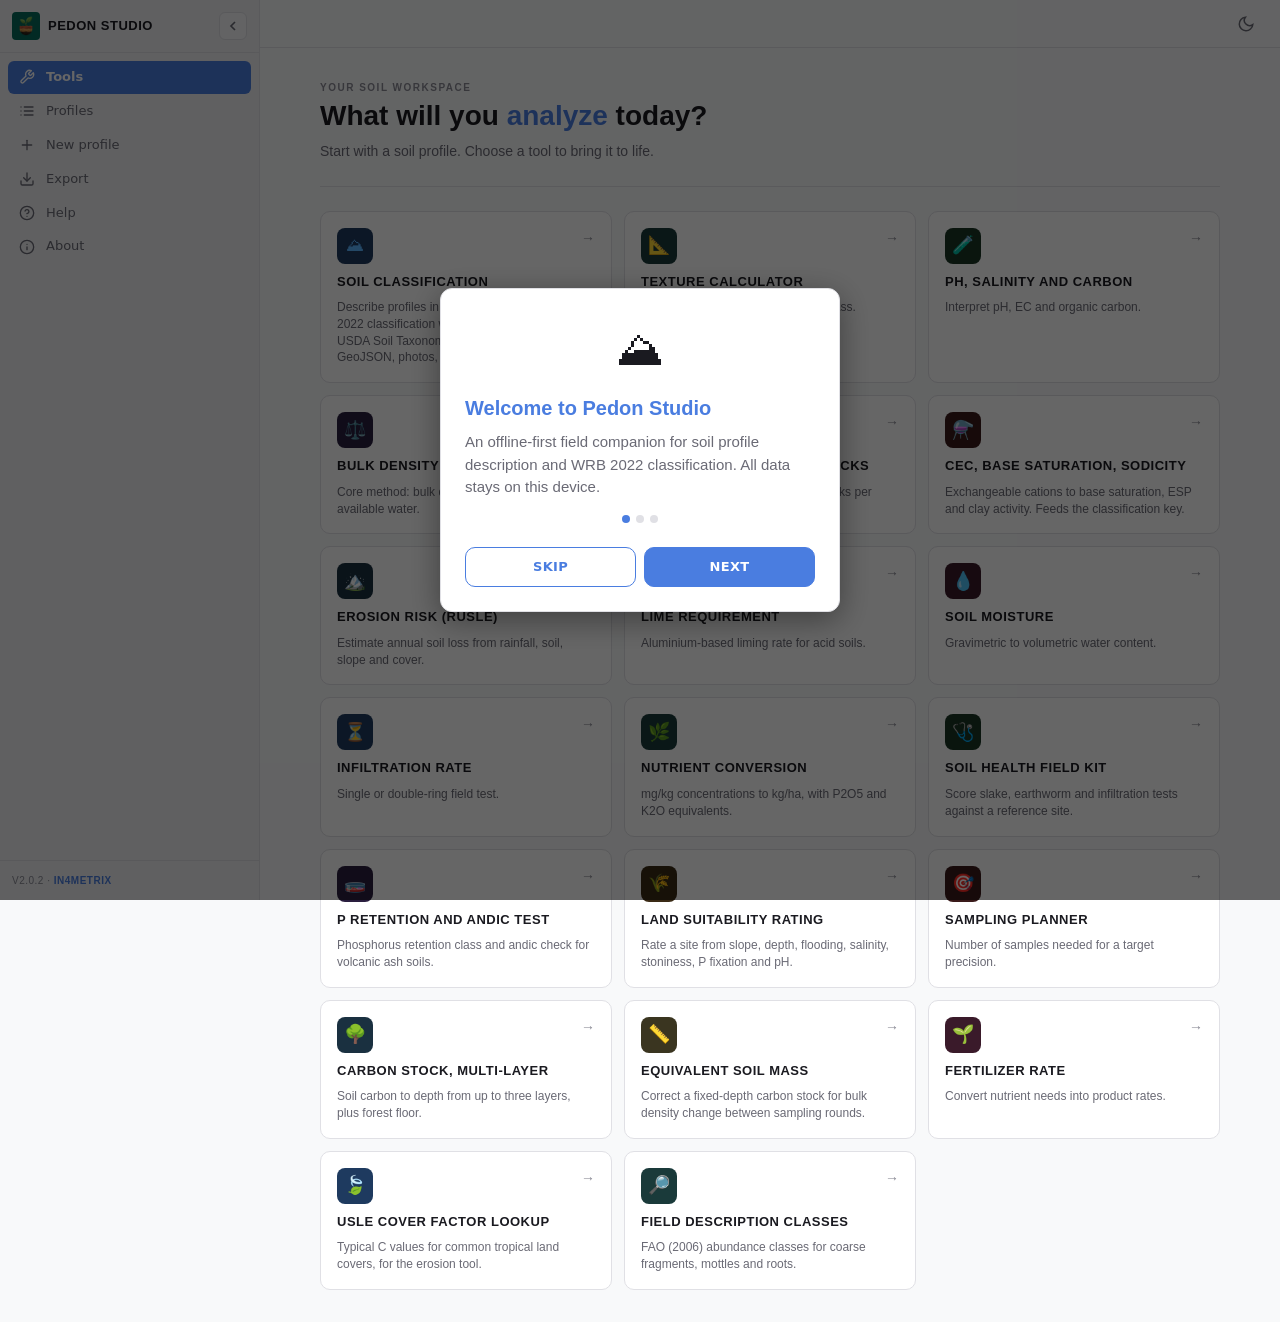
==== commit a1180c6e: "Release 2.0.2: user-tested fixes, links and expanded guide End-to-end user testing of every screen, " ====
--- a/app/src/main/assets/index.html
+++ b/app/src/main/assets/index.html
@@ -16,7 +16,7 @@
 <button class="sidebar-btn" data-v="help"><i><svg width="20" height="20" viewBox="0 0 24 24" fill="none" stroke="currentColor" stroke-width="2" stroke-linecap="round" stroke-linejoin="round"><circle cx="12" cy="12" r="10"/><path d="M9.09 9a3 3 0 0 1 5.83 1c0 2-3 3-3 3"/><line x1="12" y1="17" x2="12.01" y2="17"/></svg></i><span>Help</span></button>
 <button class="sidebar-btn" data-v="about"><i><svg width="20" height="20" viewBox="0 0 24 24" fill="none" stroke="currentColor" stroke-width="2" stroke-linecap="round" stroke-linejoin="round"><circle cx="12" cy="12" r="10"/><line x1="12" y1="16" x2="12" y2="12"/><line x1="12" y1="8" x2="12.01" y2="8"/></svg></i><span>About</span></button>
 </div>
-<div class="sidebar-footer">v2.0.1 · <a href="https://www.in4metrix.dev" target="_blank" rel="noopener" style="color:var(--pri);text-decoration:none;font-weight:600">in4metrix</a></div>
+<div class="sidebar-footer">v2.0.2 · <a href="https://www.in4metrix.dev" target="_blank" rel="noopener" style="color:var(--pri);text-decoration:none;font-weight:600">in4metrix</a></div>
 </aside>
 <div id="appNotice" role="status" aria-live="polite"></div>
 <div id="onboarding" style="display:none" role="dialog" aria-modal="true" aria-label="Welcome to Pedon Studio">
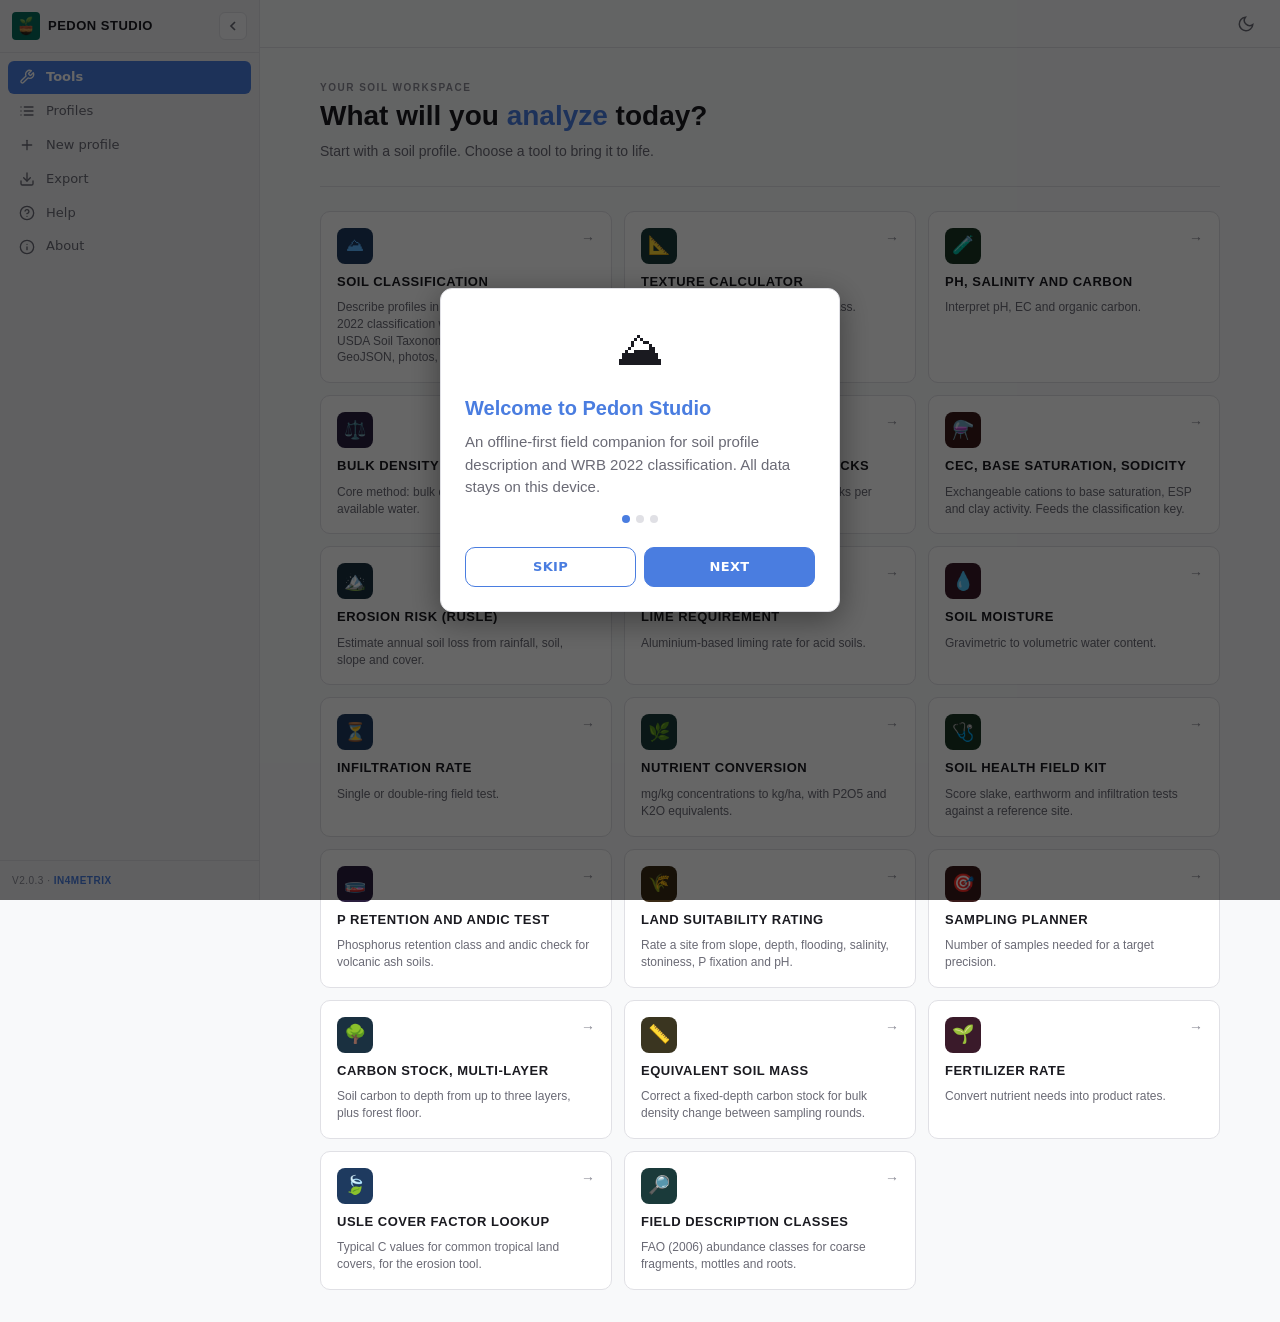
==== commit 6288cea9: "Fix UI overlapping system bars on Android 15+ WebView setPadding() does not reliably inset page cont" ====
--- a/app/src/main/assets/index.html
+++ b/app/src/main/assets/index.html
@@ -16,7 +16,7 @@
 <button class="sidebar-btn" data-v="help"><i><svg width="20" height="20" viewBox="0 0 24 24" fill="none" stroke="currentColor" stroke-width="2" stroke-linecap="round" stroke-linejoin="round"><circle cx="12" cy="12" r="10"/><path d="M9.09 9a3 3 0 0 1 5.83 1c0 2-3 3-3 3"/><line x1="12" y1="17" x2="12.01" y2="17"/></svg></i><span>Help</span></button>
 <button class="sidebar-btn" data-v="about"><i><svg width="20" height="20" viewBox="0 0 24 24" fill="none" stroke="currentColor" stroke-width="2" stroke-linecap="round" stroke-linejoin="round"><circle cx="12" cy="12" r="10"/><line x1="12" y1="16" x2="12" y2="12"/><line x1="12" y1="8" x2="12.01" y2="8"/></svg></i><span>About</span></button>
 </div>
-<div class="sidebar-footer">v2.0.2 · <a href="https://www.in4metrix.dev" target="_blank" rel="noopener" style="color:var(--pri);text-decoration:none;font-weight:600">in4metrix</a></div>
+<div class="sidebar-footer">v2.0.3 · <a href="https://www.in4metrix.dev" target="_blank" rel="noopener" style="color:var(--pri);text-decoration:none;font-weight:600">in4metrix</a></div>
 </aside>
 <div id="appNotice" role="status" aria-live="polite"></div>
 <div id="onboarding" style="display:none" role="dialog" aria-modal="true" aria-label="Welcome to Pedon Studio">
--- a/app/src/main/assets/app.css
+++ b/app/src/main/assets/app.css
@@ -1,11 +1,12 @@
 :root{--bg:#121216;--bg-2:#1a1a20;--card:#1e1e28;--card-h:#252530;--ink:#f0f0f0;--mut:#8a8a95;--mut-2:#6a6a75;--line:#2a2a35;--pri:#5b8def;--pri-h:#7ba3ff;--priT:#fff;--soft:#1e2a3a;--soft-2:#2a3a50;--ok:#4ade80;--ok-soft:#1a3525;--warn:#fbbf24;--warn-soft:#3a2e15;--danger:#f87171;--danger-soft:#3a1a1a;--shadow:0 1px 3px rgba(0,0,0,.3);--shadow-lg:0 4px 12px rgba(0,0,0,.4);--radius:10px;--radius-sm:8px;--trans:all .2s ease}
 :root[data-theme="light"]{--bg:#f8f9fa;--bg-2:#f0f1f3;--card:#ffffff;--card-h:#f5f6f8;--ink:#1a1a20;--mut:#6a6a75;--mut-2:#8a8a95;--line:#e0e0e5;--pri:#4a7de0;--pri-h:#5b8def;--priT:#fff;--soft:#e8f0fe;--soft-2:#d6e6f7;--ok:#1f8a4c;--ok-soft:#e6f5ed;--warn:#a85f00;--warn-soft:#f7e8d0;--danger:#c0392b;--danger-soft:#fae4e1;--shadow:0 1px 3px rgba(0,0,0,.06);--shadow-lg:0 4px 12px rgba(0,0,0,.08)}
-html{scroll-padding-top:env(safe-area-inset-top,0px)}*{box-sizing:border-box;margin:0;padding:0}
+html{scroll-padding-top:env(safe-area-inset-top,0px)}
+:root{--sat:env(safe-area-inset-top,0px);--sab:env(safe-area-inset-bottom,0px);--sal:env(safe-area-inset-left,0px);--sar:env(safe-area-inset-right,0px)}*{box-sizing:border-box;margin:0;padding:0}
 html[data-theme]{transition:background-color .2s ease,color .2s ease}
 body{margin:0;background:var(--bg);color:var(--ink);font:15px/1.5 -apple-system,BlinkMacSystemFont,"Segoe UI",Roboto,sans-serif;-webkit-font-smoothing:antialiased;-moz-osx-font-smoothing:grayscale}
 
 /* HEADER */
-header{position:sticky;top:0;z-index:50;background:var(--bg);border-bottom:1px solid var(--line);display:flex;align-items:center;gap:8px;padding:0 16px;height:48px;margin-left:260px;transition:margin-left .25s ease}
+header{position:sticky;top:0;z-index:50;background:var(--bg);border-bottom:1px solid var(--line);display:flex;align-items:center;gap:8px;height:auto;padding:var(--sat) calc(16px + var(--sar)) 0 calc(16px + var(--sal));min-height:calc(48px + var(--sat));margin-left:260px;transition:margin-left .25s ease}
 body.sidebar-collapsed header{margin-left:56px}
 header h1{font-size:13px;margin:0;font-weight:600;flex:1;letter-spacing:.5px;text-transform:uppercase;color:var(--ink)}
 .brand-header{display:none;align-items:center;gap:8px}
@@ -20,7 +21,7 @@
 @media(max-width:767px){header{margin-left:0!important}#hamburger{display:flex!important}.brand-header{display:flex!important}}
 
 /* SIDEBAR - ArtCraft style */
-.sidebar{position:fixed;top:0;left:0;bottom:0;width:260px;background:var(--bg-2);border-right:1px solid var(--line);z-index:50;transition:width .25s ease;display:flex;flex-direction:column;overflow:hidden}
+.sidebar{position:fixed;top:0;left:0;bottom:0;width:260px;padding:var(--sat) 0 var(--sab) var(--sal);background:var(--bg-2);border-right:1px solid var(--line);z-index:50;transition:width .25s ease;display:flex;flex-direction:column;overflow:hidden}
 .sidebar.collapsed{width:56px}
 .sidebar-header{padding:12px;border-bottom:1px solid var(--line);display:flex;align-items:center;gap:10px;min-height:48px;position:relative}
 .sidebar-header .logo-wrap{display:flex;align-items:center;justify-content:center;border-radius:6px;flex-shrink:0}
@@ -45,10 +46,10 @@
 .sidebar.collapsed .sidebar-footer{opacity:0;height:0;padding:0}
 
 /* MAIN CONTENT */
-main{margin-left:260px;transition:margin-left .25s ease;padding:32px;display:flex;flex-direction:column;align-items:center}
+main{margin-left:260px;transition:margin-left .25s ease;padding:32px calc(32px + var(--sar)) calc(32px + var(--sab)) calc(32px + var(--sal));display:flex;flex-direction:column;align-items:center}
 body.sidebar-collapsed main{margin-left:56px}
 main>*{max-width:900px;width:100%}
-@media(max-width:767px){main{margin-left:0!important;padding:16px}}
+@media(max-width:767px){main{margin-left:0!important;padding:16px calc(16px + var(--sar)) calc(16px + var(--sab)) calc(16px + var(--sal))}}
 
 /* SECTION HEADINGS - ArtCraft style */
 .section-label{font-size:10px;font-weight:600;color:var(--mut-2);text-transform:uppercase;letter-spacing:1.5px;margin-bottom:4px}
@@ -117,7 +118,7 @@
 .diag{border:1px solid var(--warn);border-left:3px solid var(--warn);background:var(--warn-soft);border-radius:var(--radius);padding:14px;margin:12px 0}.diag b{display:block;margin-bottom:4px;font-size:14px}.diag small{color:var(--ink)}
 
 /* NOTICE */
-#appNotice{position:fixed;left:16px;right:16px;bottom:16px;z-index:100;padding:12px 16px;border-radius:var(--radius);background:var(--ink);color:var(--bg);box-shadow:0 4px 18px rgba(0,0,0,.4);opacity:0;transform:translateY(8px);pointer-events:none;transition:opacity .2s ease,transform .2s ease;font-weight:500;font-size:13px}
+#appNotice{position:fixed;left:calc(16px + var(--sal));right:calc(16px + var(--sar));bottom:calc(16px + var(--sab));z-index:100;padding:12px 16px;border-radius:var(--radius);background:var(--ink);color:var(--bg);box-shadow:0 4px 18px rgba(0,0,0,.4);opacity:0;transform:translateY(8px);pointer-events:none;transition:opacity .2s ease,transform .2s ease;font-weight:500;font-size:13px}
 #appNotice.show{opacity:1;transform:none}
 
 /* TOOLTIP */
@@ -141,7 +142,7 @@
 @media(max-width:767px){
   .sidebar{position:fixed;z-index:95;transform:translateX(-100%);transition:transform .25s ease}
   .sidebar.open{transform:translateX(0);box-shadow:4px 0 20px rgba(0,0,0,.3)}
-  main{margin-left:0!important;padding:16px}
+  main{margin-left:0!important;padding:16px calc(16px + var(--sar)) calc(16px + var(--sab)) calc(16px + var(--sal))}
   header{margin-left:0!important}
   #hamburger{display:flex!important}
   .tools-grid{grid-template-columns:1fr}
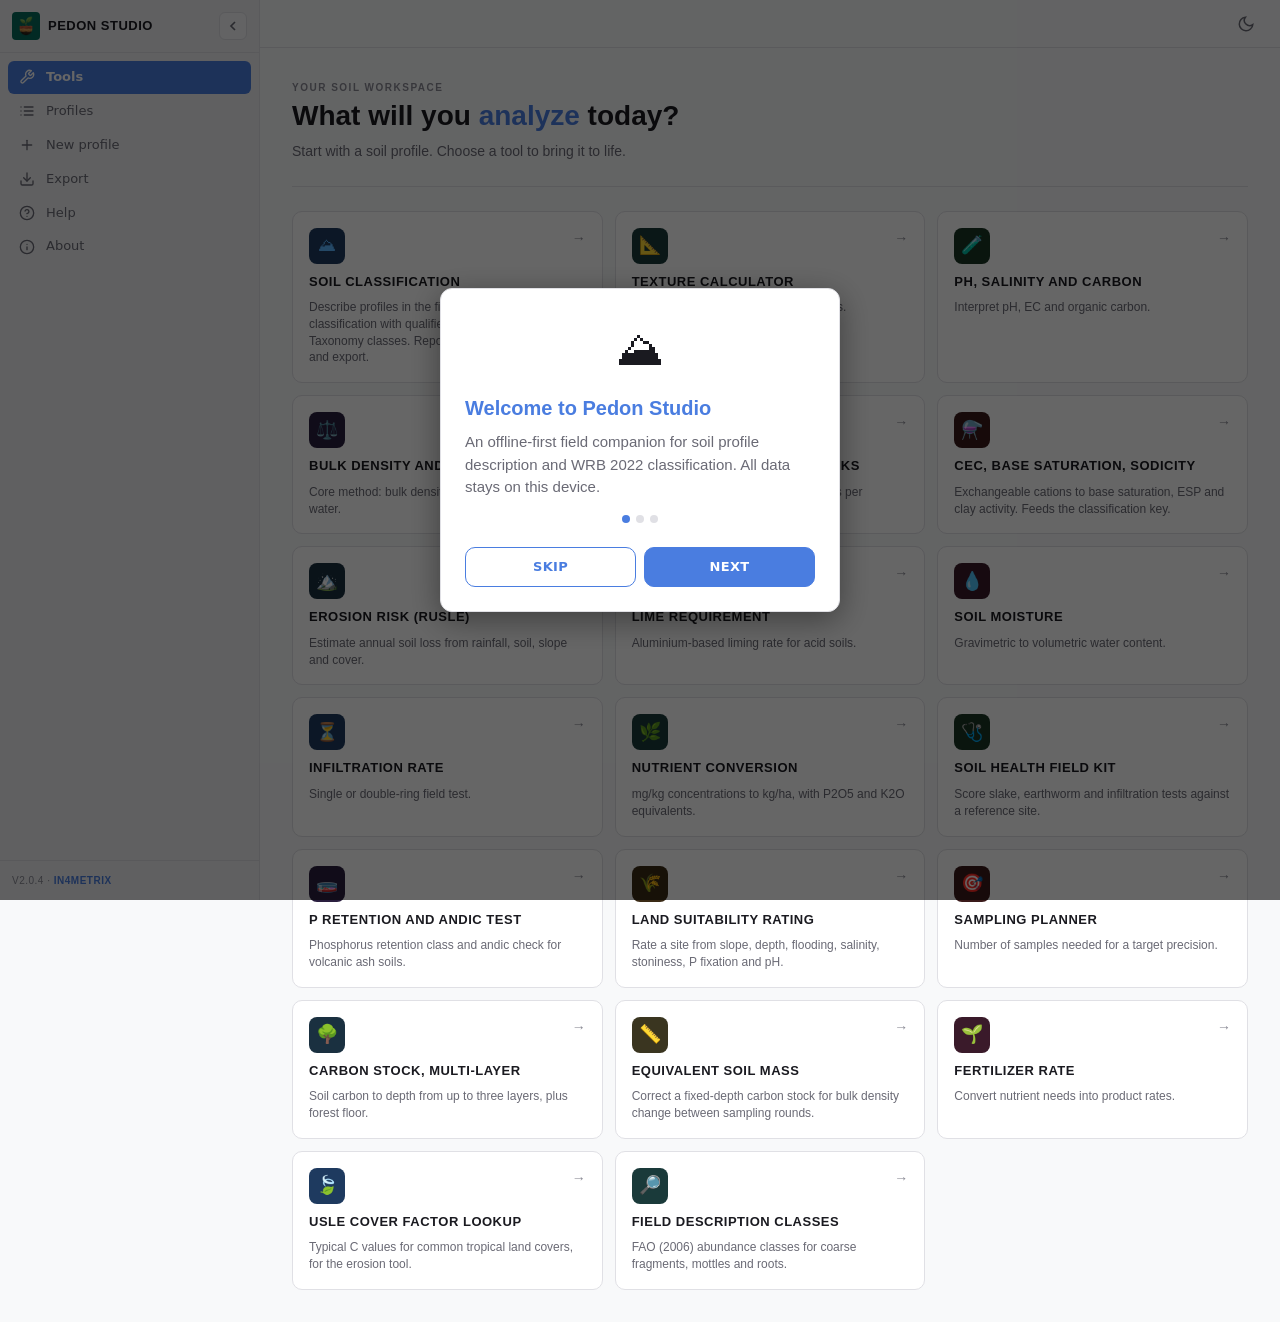
==== commit 61028082: "Web app on the site, same-domain APK downloads, tablet layout - Serve the full app at /app/: the bui" ====
--- a/app/src/main/assets/index.html
+++ b/app/src/main/assets/index.html
@@ -1,4 +1,4 @@
-<!doctype html><html lang="en"><head><meta charset="utf-8"><meta http-equiv="Content-Security-Policy" content="default-src 'self'; script-src 'self'; style-src 'self' 'unsafe-inline'; img-src 'self' data: blob:; connect-src 'self' data: blob:; font-src 'self'; media-src 'none'; object-src 'none'; frame-src 'none'; worker-src 'none'; base-uri 'none'; form-action 'none'"><meta name="viewport" content="width=device-width, initial-scale=1, viewport-fit=cover"><meta name="theme-color" content="#1d7fd6"><meta name="color-scheme" content="light dark"><script src="theme-init.js"></script><title>Pedon Studio</title>
+<!doctype html><html lang="en"><head><meta charset="utf-8"><meta http-equiv="Content-Security-Policy" content="default-src 'self'; script-src 'self'; style-src 'self' 'unsafe-inline'; img-src 'self' data: blob:; connect-src 'self' data: blob:; font-src 'self'; media-src 'none'; object-src 'none'; frame-src 'none'; worker-src 'self'; base-uri 'none'; form-action 'none'"><meta name="viewport" content="width=device-width, initial-scale=1, viewport-fit=cover"><meta name="theme-color" content="#1d7fd6"><meta name="color-scheme" content="light dark"><script src="theme-init.js"></script><link rel="manifest" href="manifest.webmanifest"><title>Pedon Studio</title>
 <link rel="stylesheet" href="app.css"></head><body>
 <header><button id="hamburger" aria-label="Open menu">☰</button><button id="back" aria-label="Back">←</button><div class="brand-header"><div class="logo-wrap"><img src="pedon_logo.png" alt="" width="28" height="28"></div><h1 id="ttl">PEDON STUDIO</h1></div><button id="themeToggle" aria-label="Toggle dark mode" title="Toggle theme"><svg width="18" height="18" viewBox="0 0 24 24" fill="none" stroke="currentColor" stroke-width="2"><path d="M21 12.79A9 9 0 1 1 11.21 3 7 7 0 0 0 21 12.79z"/></svg></button></header>
 <main id="app"></main>
@@ -16,7 +16,7 @@
 <button class="sidebar-btn" data-v="help"><i><svg width="20" height="20" viewBox="0 0 24 24" fill="none" stroke="currentColor" stroke-width="2" stroke-linecap="round" stroke-linejoin="round"><circle cx="12" cy="12" r="10"/><path d="M9.09 9a3 3 0 0 1 5.83 1c0 2-3 3-3 3"/><line x1="12" y1="17" x2="12.01" y2="17"/></svg></i><span>Help</span></button>
 <button class="sidebar-btn" data-v="about"><i><svg width="20" height="20" viewBox="0 0 24 24" fill="none" stroke="currentColor" stroke-width="2" stroke-linecap="round" stroke-linejoin="round"><circle cx="12" cy="12" r="10"/><line x1="12" y1="16" x2="12" y2="12"/><line x1="12" y1="8" x2="12.01" y2="8"/></svg></i><span>About</span></button>
 </div>
-<div class="sidebar-footer">v2.0.3 · <a href="https://www.in4metrix.dev" target="_blank" rel="noopener" style="color:var(--pri);text-decoration:none;font-weight:600">in4metrix</a></div>
+<div class="sidebar-footer">v2.0.4 · <a href="https://www.in4metrix.dev" target="_blank" rel="noopener" style="color:var(--pri);text-decoration:none;font-weight:600">in4metrix</a></div>
 </aside>
 <div id="appNotice" role="status" aria-live="polite"></div>
 <div id="onboarding" style="display:none" role="dialog" aria-modal="true" aria-label="Welcome to Pedon Studio">
--- a/app/src/main/assets/app.css
+++ b/app/src/main/assets/app.css
@@ -49,6 +49,7 @@
 main{margin-left:260px;transition:margin-left .25s ease;padding:32px calc(32px + var(--sar)) calc(32px + var(--sab)) calc(32px + var(--sal));display:flex;flex-direction:column;align-items:center}
 body.sidebar-collapsed main{margin-left:56px}
 main>*{max-width:900px;width:100%}
+@media(min-width:1100px){main>*{max-width:1100px}}
 @media(max-width:767px){main{margin-left:0!important;padding:16px calc(16px + var(--sar)) calc(16px + var(--sab)) calc(16px + var(--sal))}}
 
 /* SECTION HEADINGS - ArtCraft style */
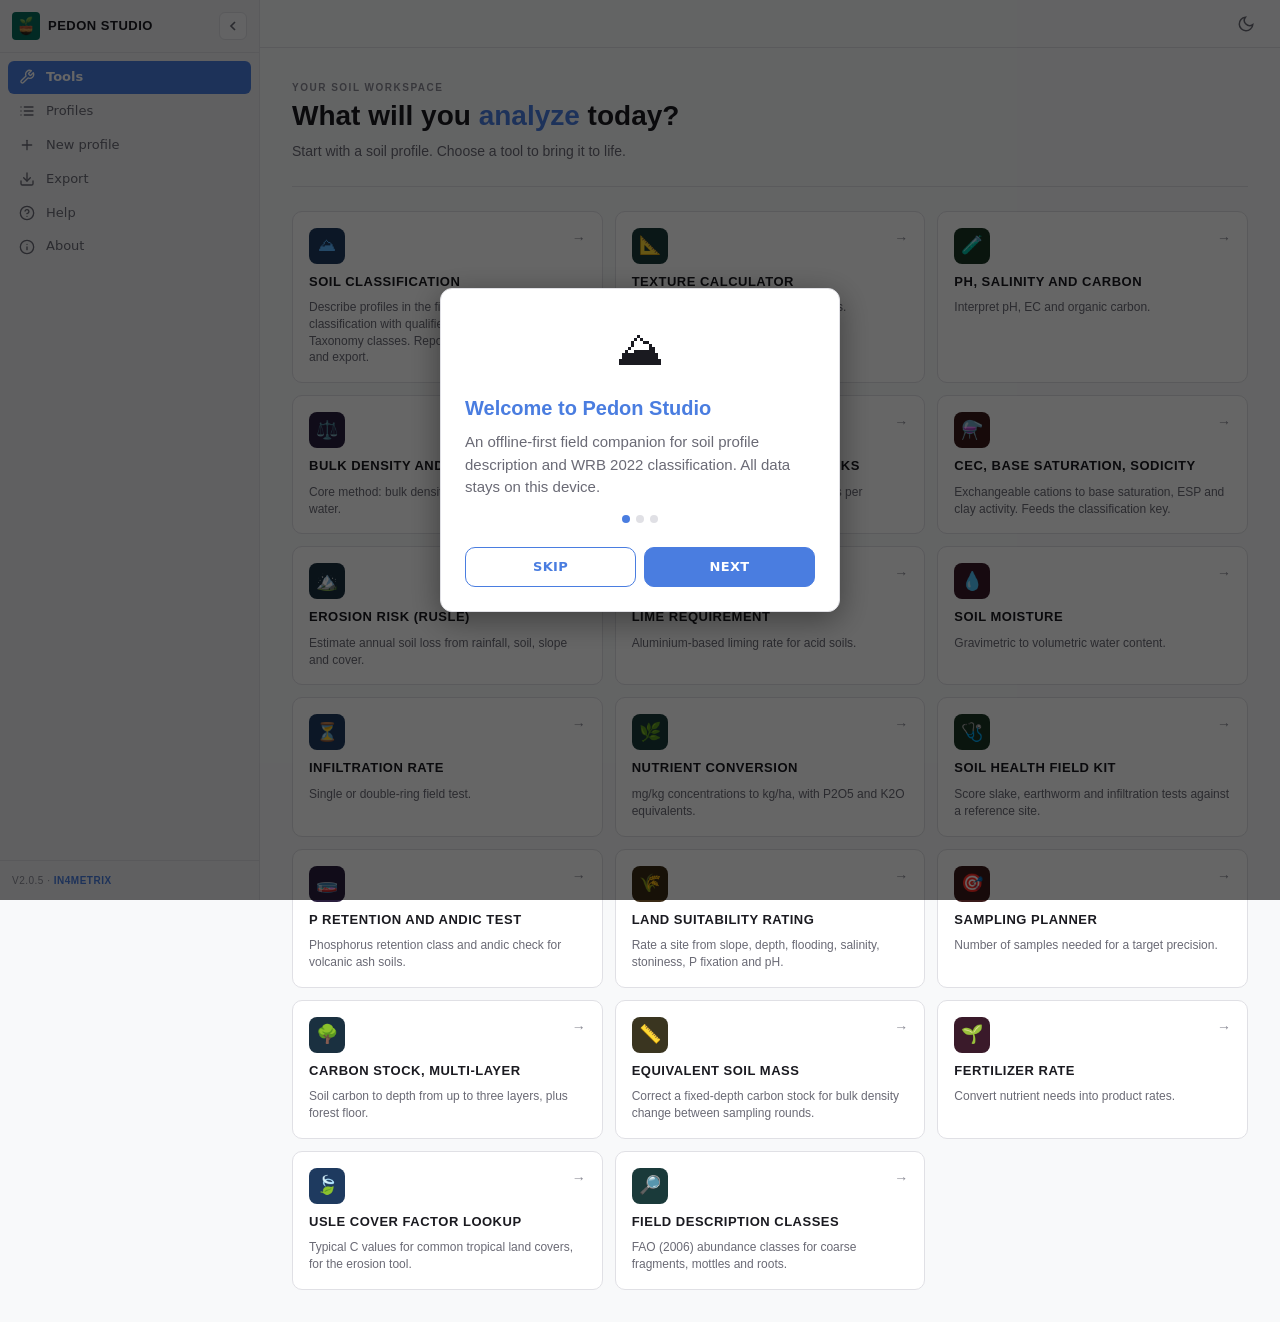
==== commit 241778ff: "Bump to 2.0.5; refresh SIGNING.md example paths" ====
--- a/app/src/main/assets/index.html
+++ b/app/src/main/assets/index.html
@@ -16,7 +16,7 @@
 <button class="sidebar-btn" data-v="help"><i><svg width="20" height="20" viewBox="0 0 24 24" fill="none" stroke="currentColor" stroke-width="2" stroke-linecap="round" stroke-linejoin="round"><circle cx="12" cy="12" r="10"/><path d="M9.09 9a3 3 0 0 1 5.83 1c0 2-3 3-3 3"/><line x1="12" y1="17" x2="12.01" y2="17"/></svg></i><span>Help</span></button>
 <button class="sidebar-btn" data-v="about"><i><svg width="20" height="20" viewBox="0 0 24 24" fill="none" stroke="currentColor" stroke-width="2" stroke-linecap="round" stroke-linejoin="round"><circle cx="12" cy="12" r="10"/><line x1="12" y1="16" x2="12" y2="12"/><line x1="12" y1="8" x2="12.01" y2="8"/></svg></i><span>About</span></button>
 </div>
-<div class="sidebar-footer">v2.0.4 · <a href="https://www.in4metrix.dev" target="_blank" rel="noopener" style="color:var(--pri);text-decoration:none;font-weight:600">in4metrix</a></div>
+<div class="sidebar-footer">v2.0.5 · <a href="https://www.in4metrix.dev" target="_blank" rel="noopener" style="color:var(--pri);text-decoration:none;font-weight:600">in4metrix</a></div>
 </aside>
 <div id="appNotice" role="status" aria-live="polite"></div>
 <div id="onboarding" style="display:none" role="dialog" aria-modal="true" aria-label="Welcome to Pedon Studio">
